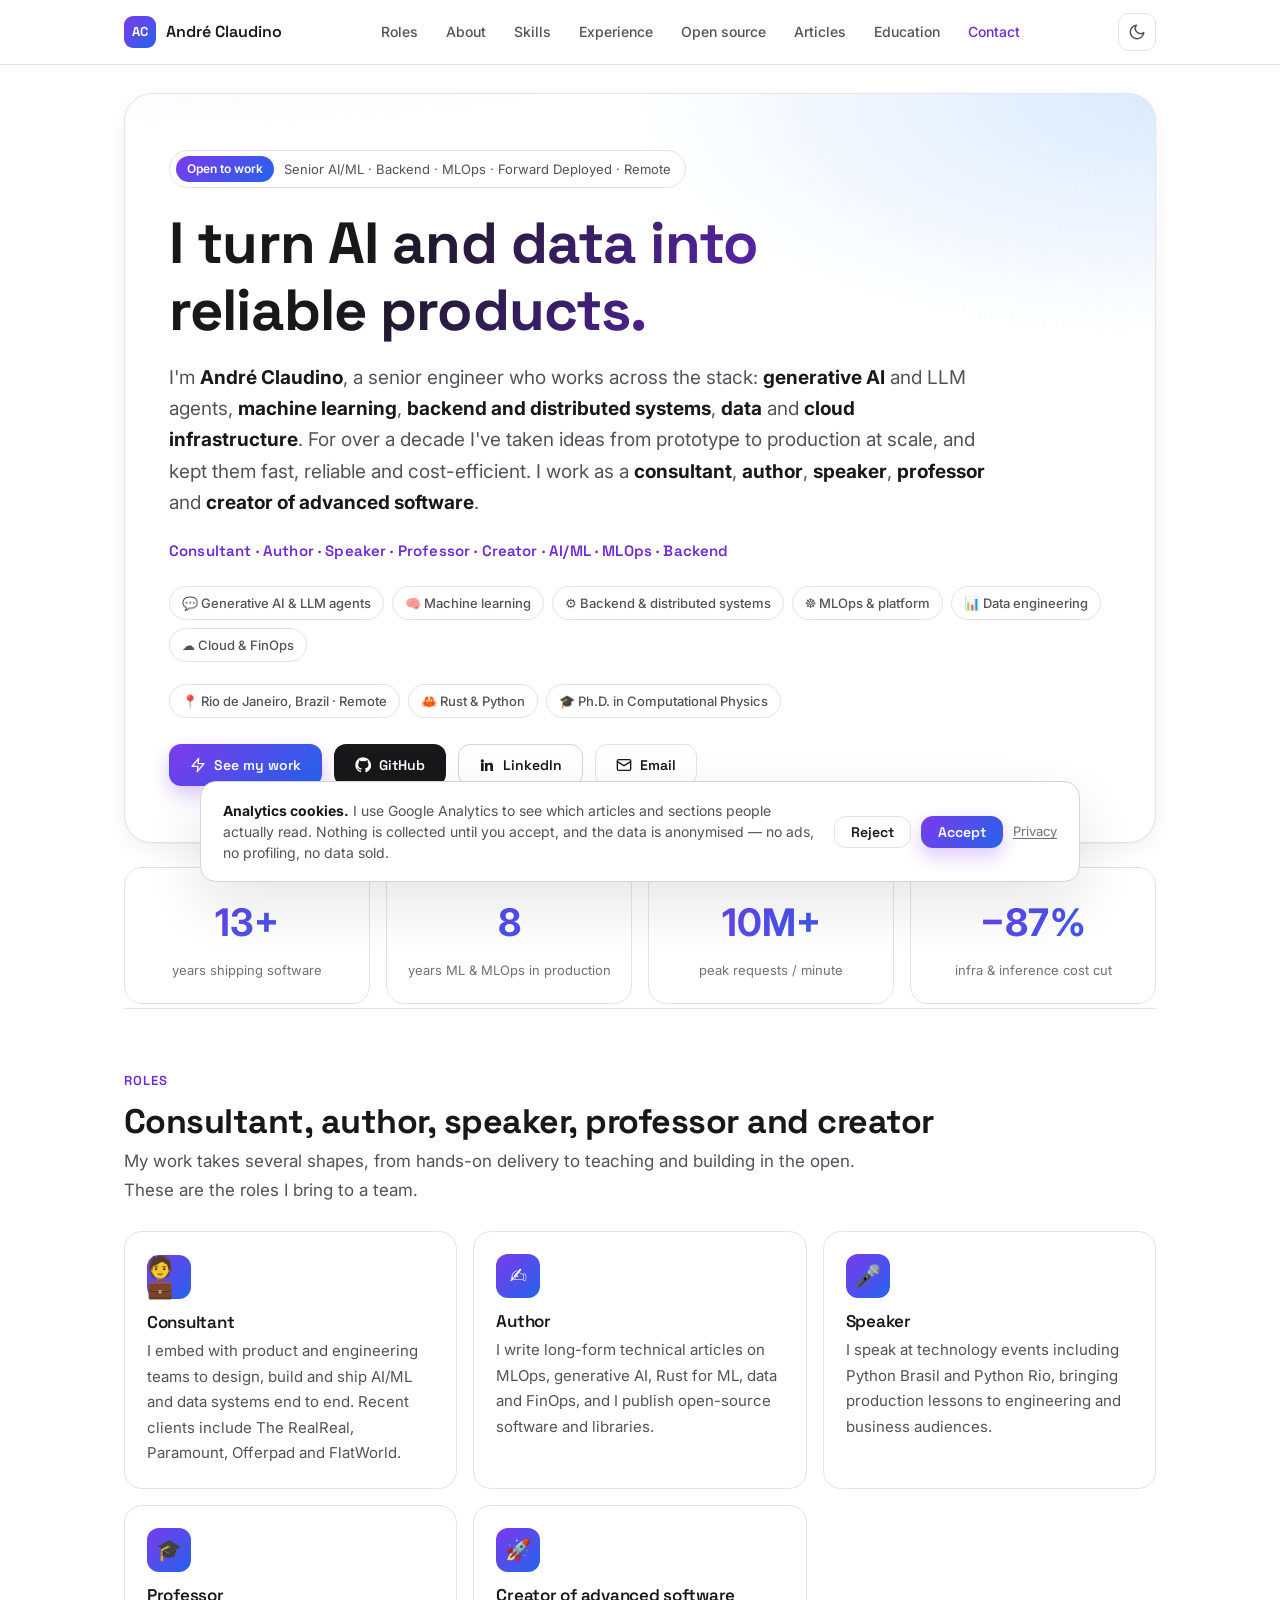
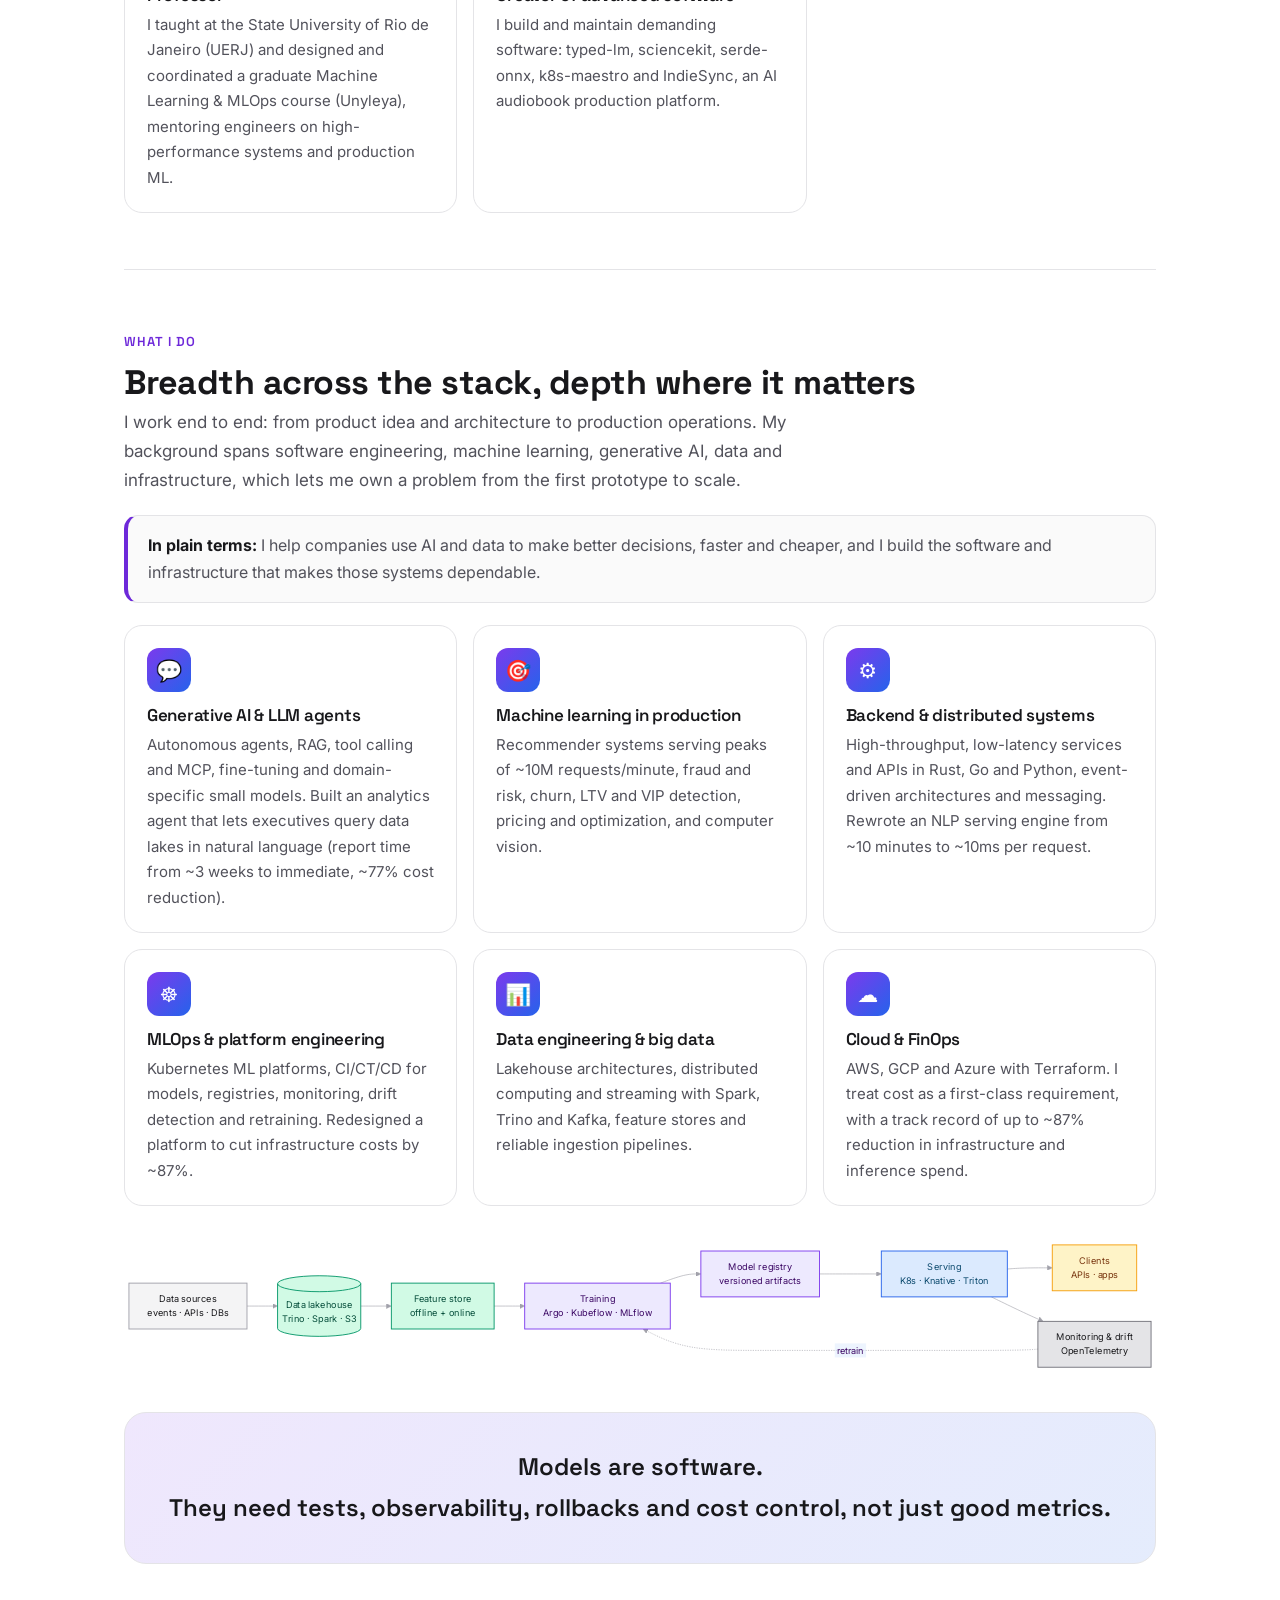
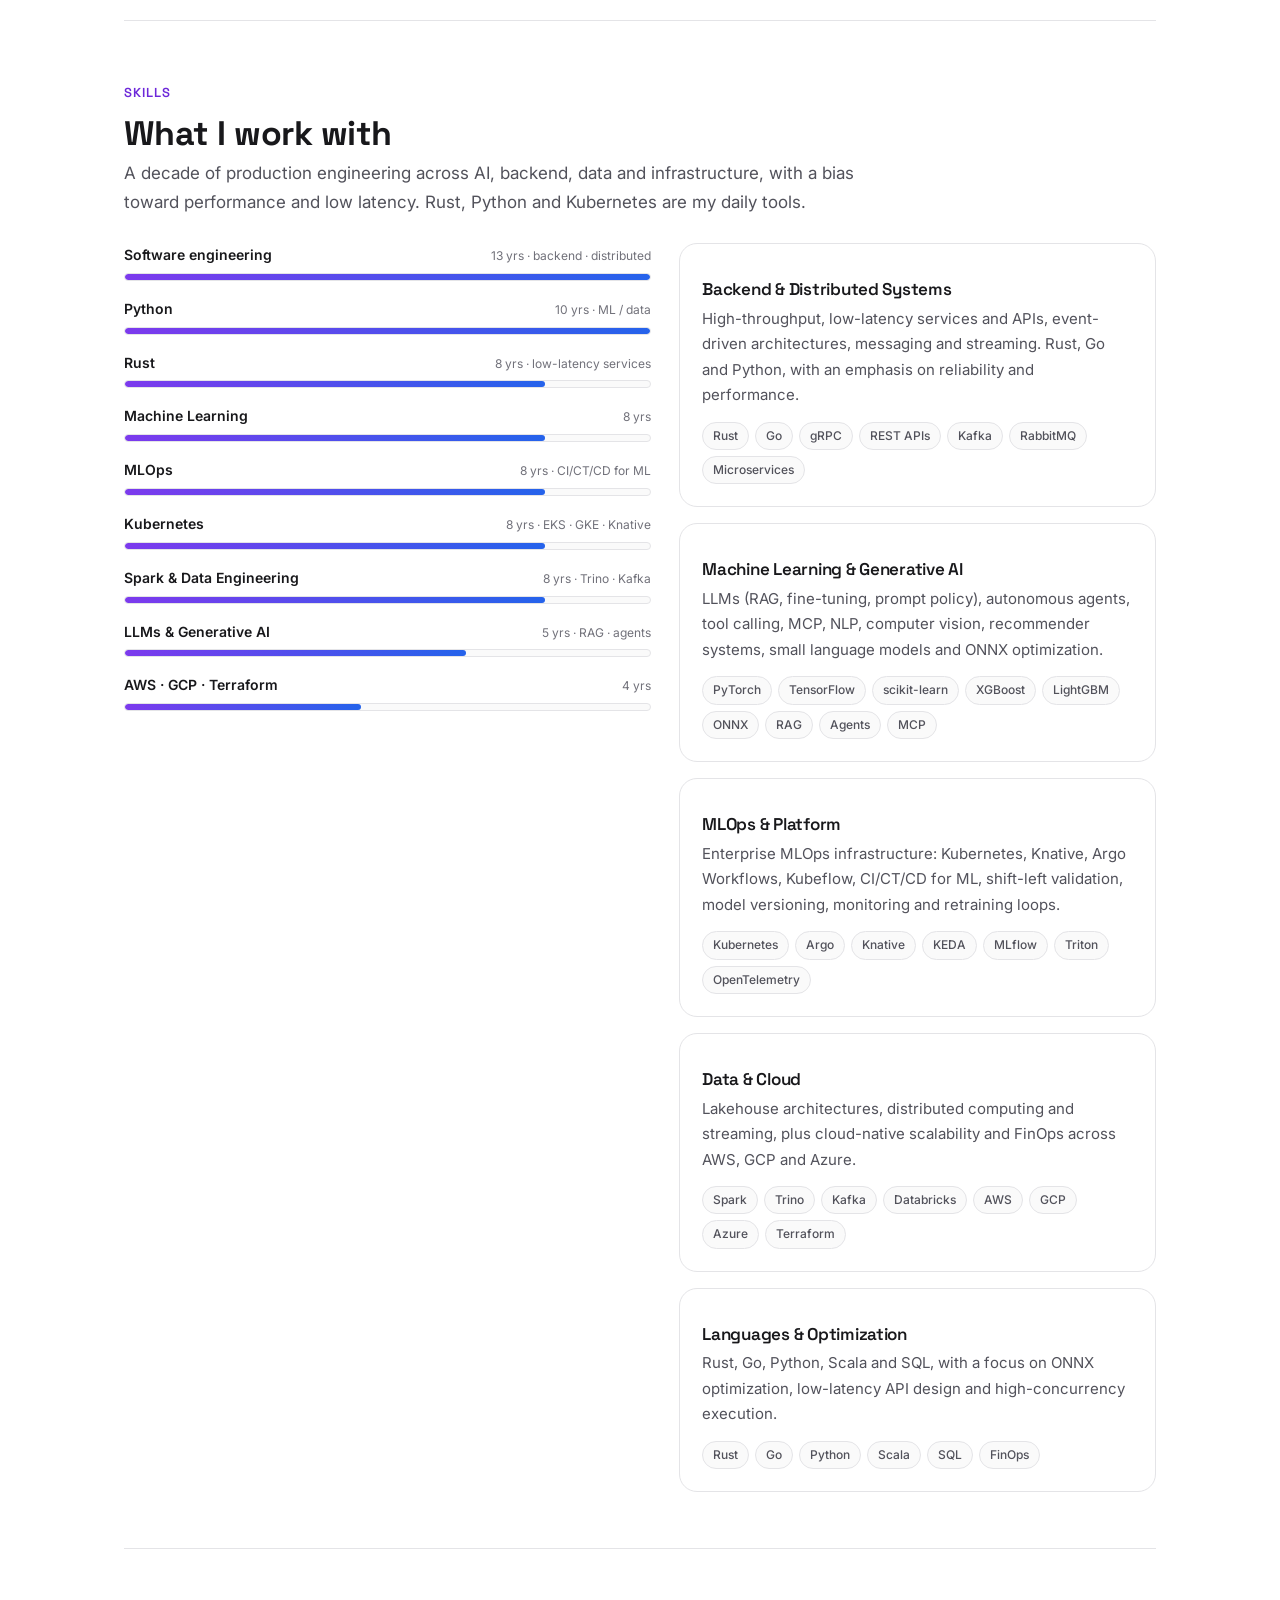
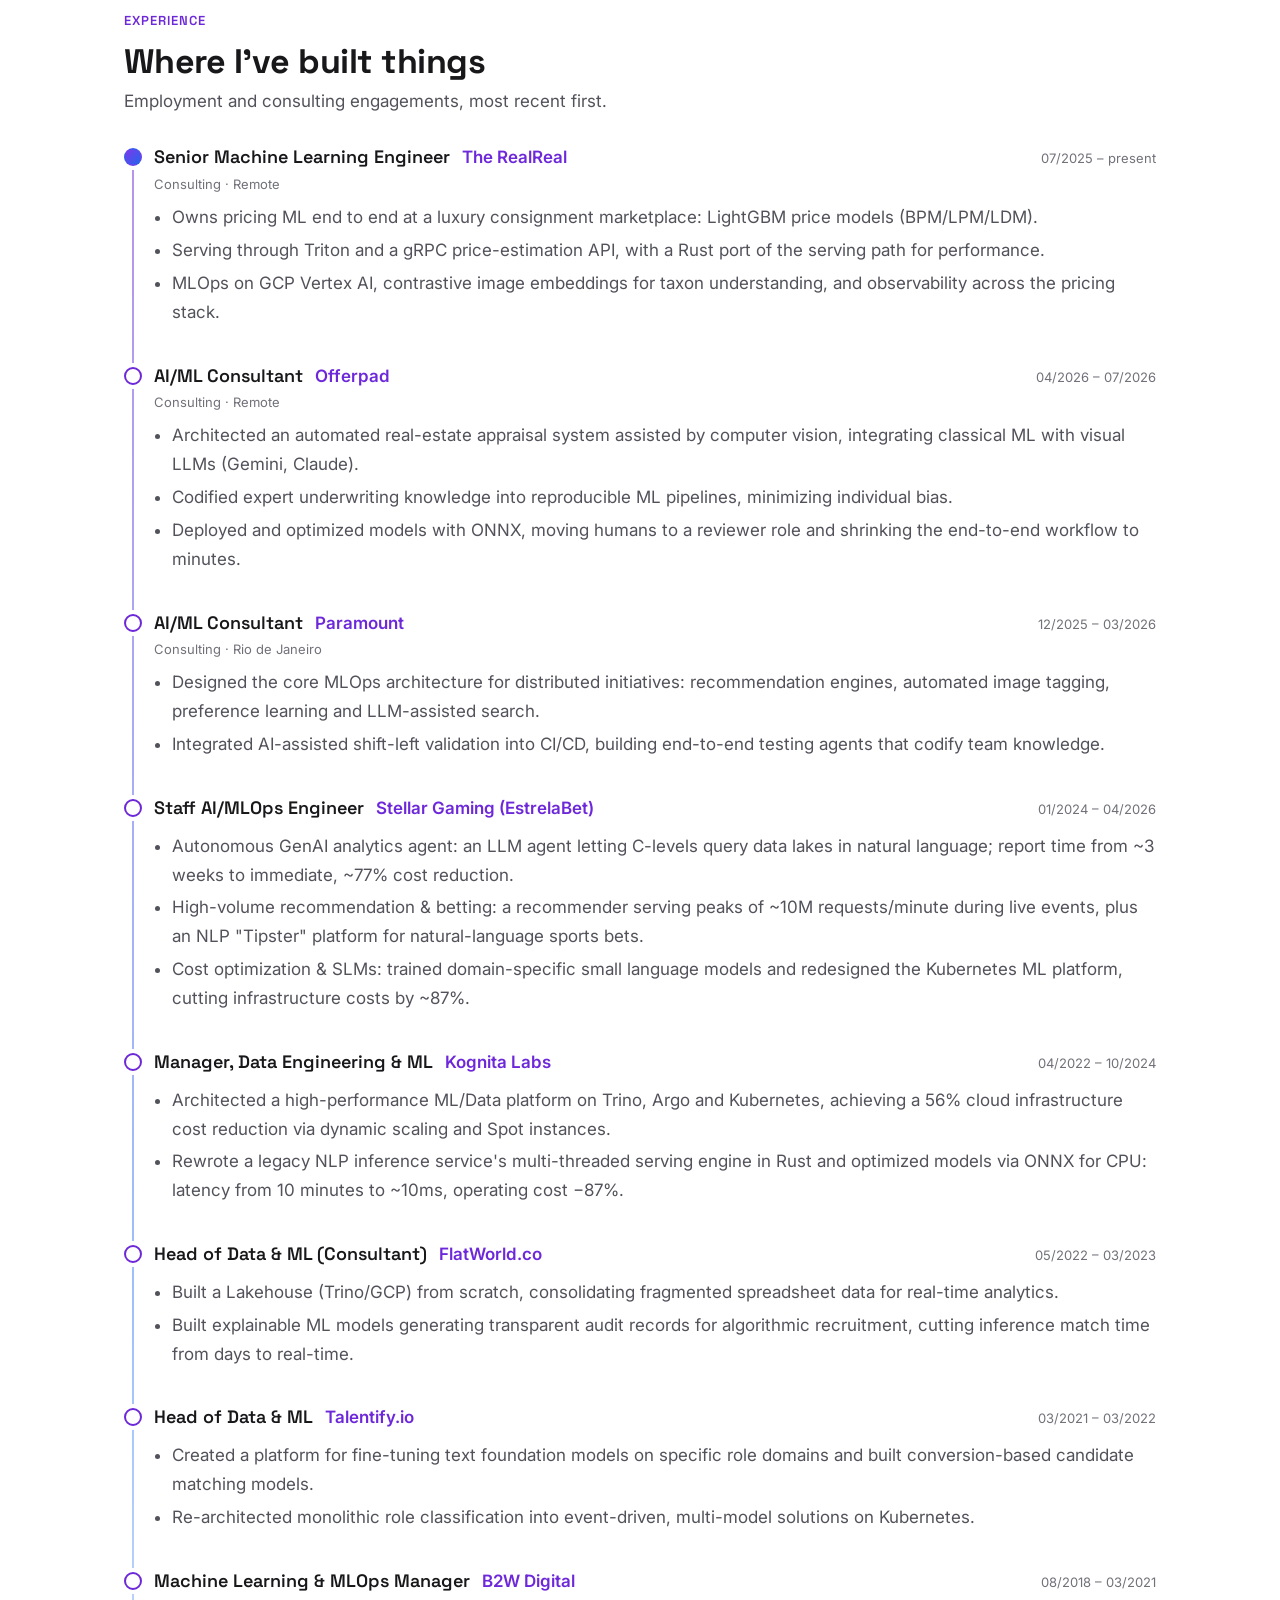
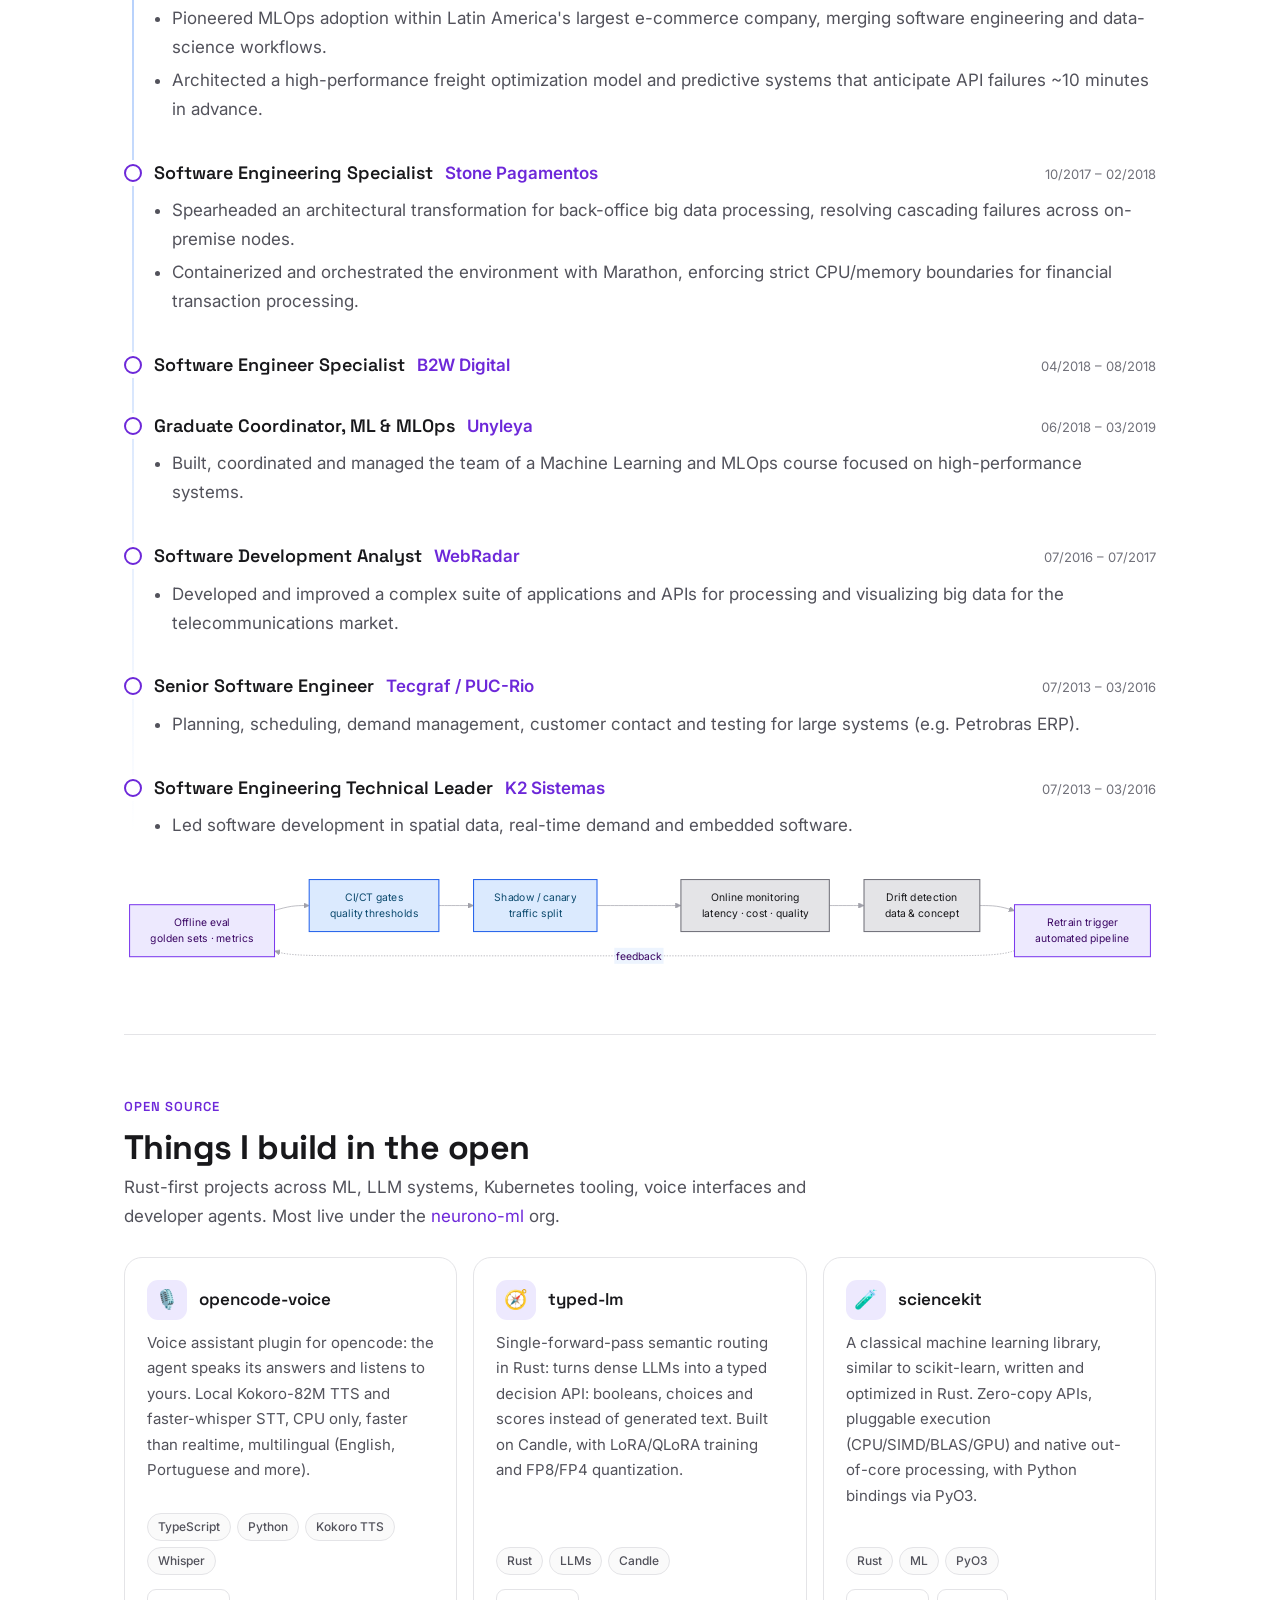
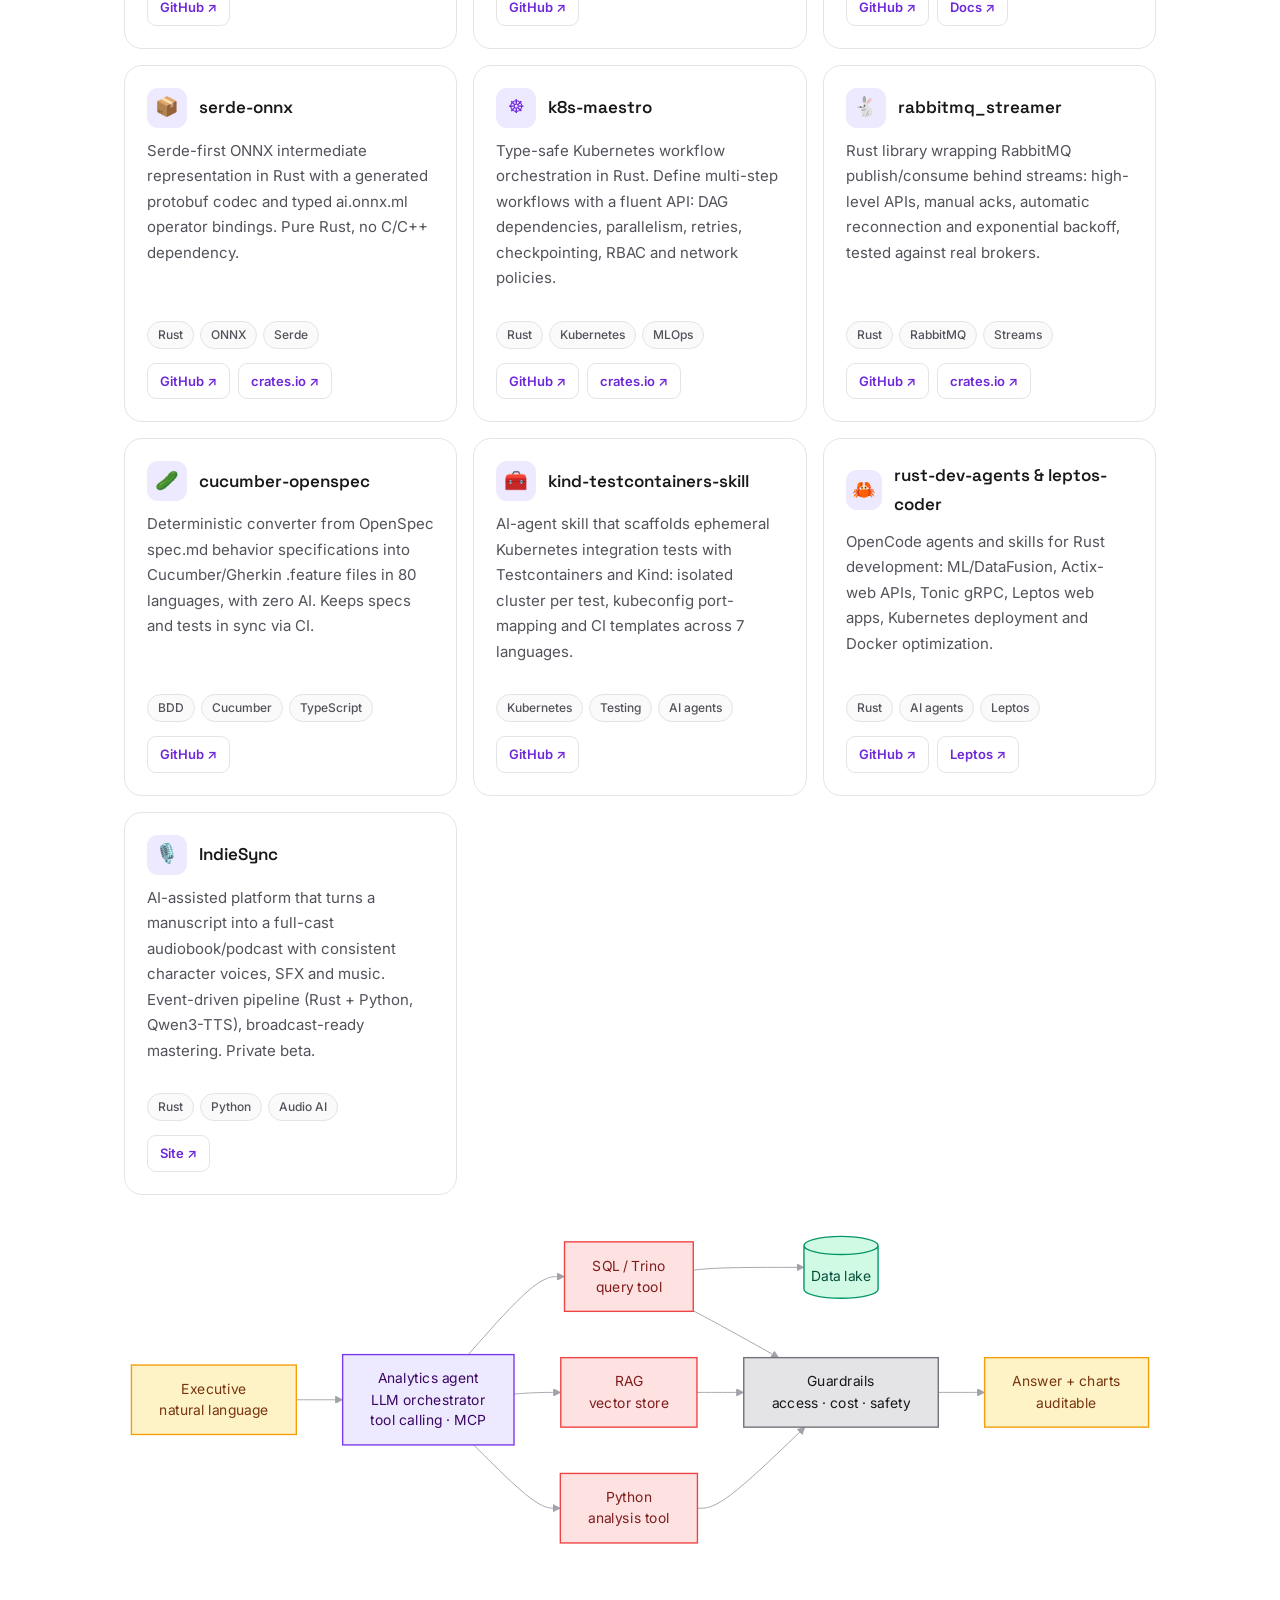
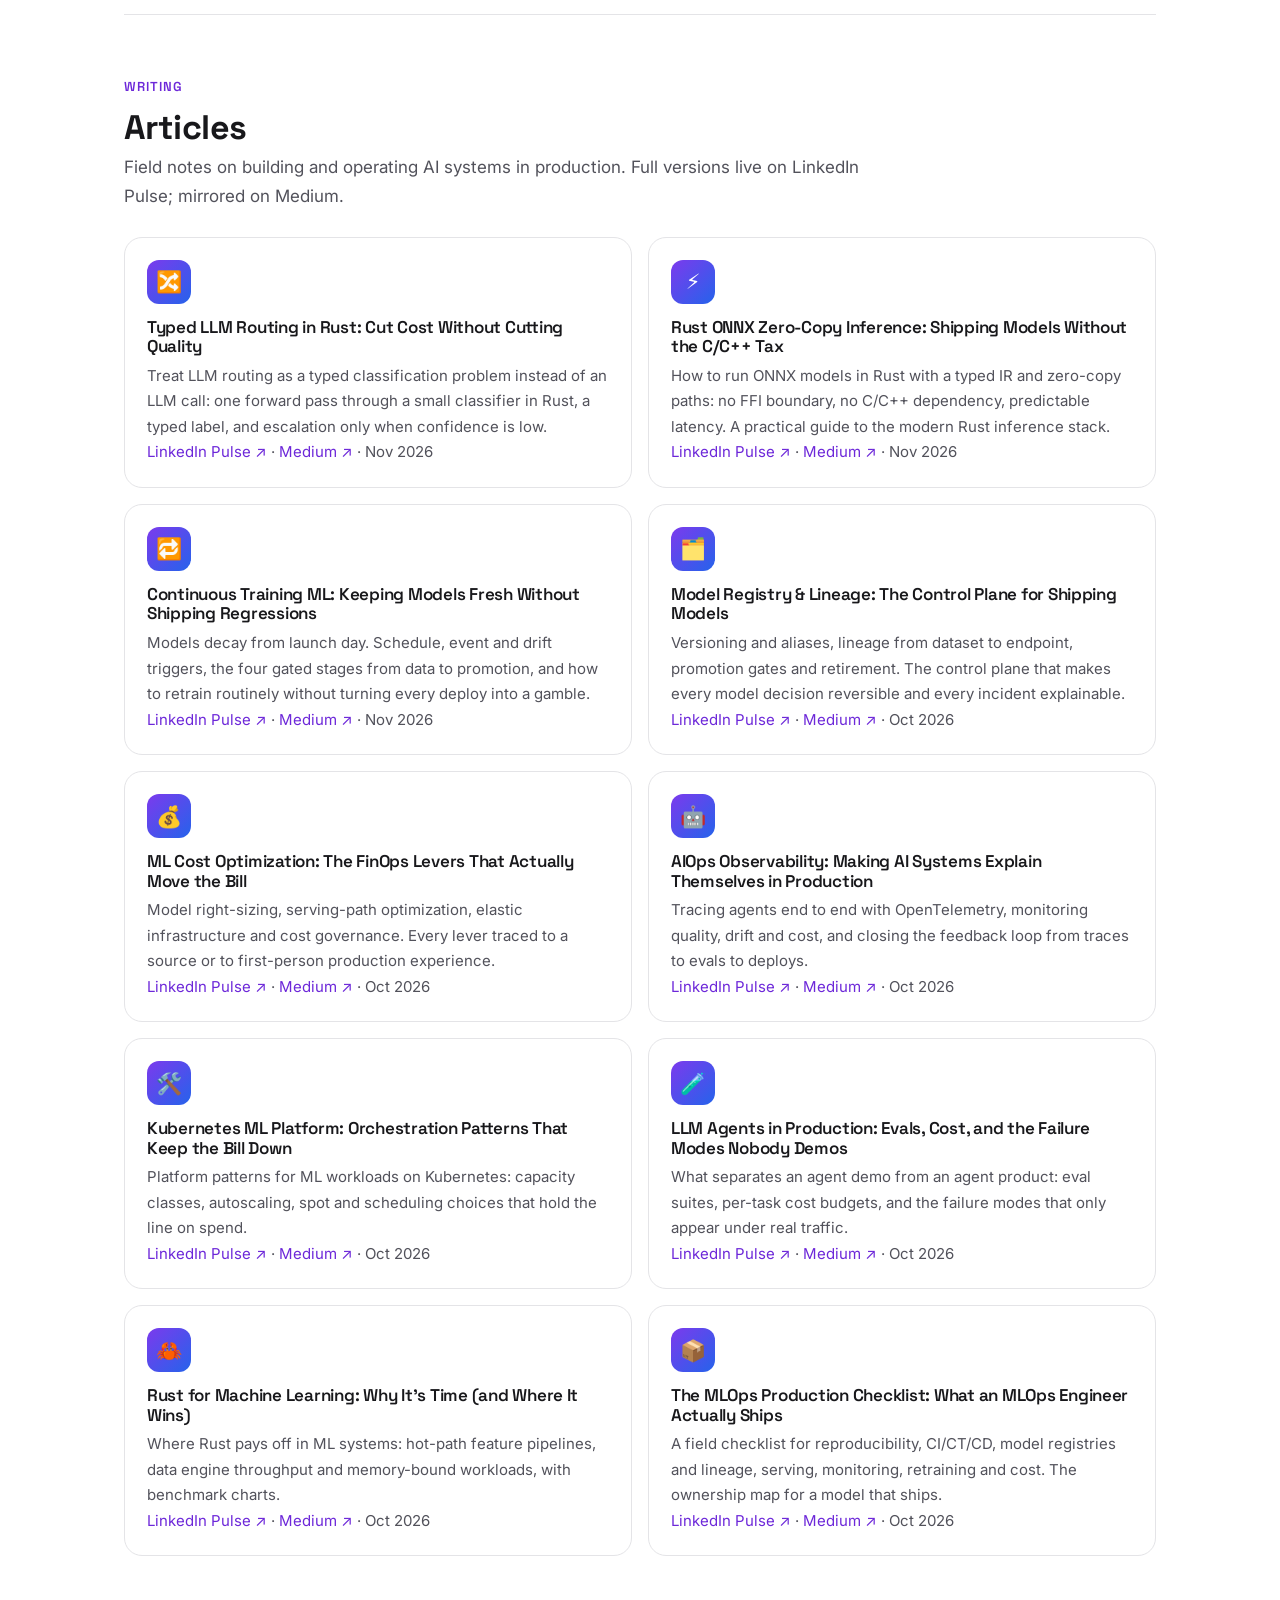
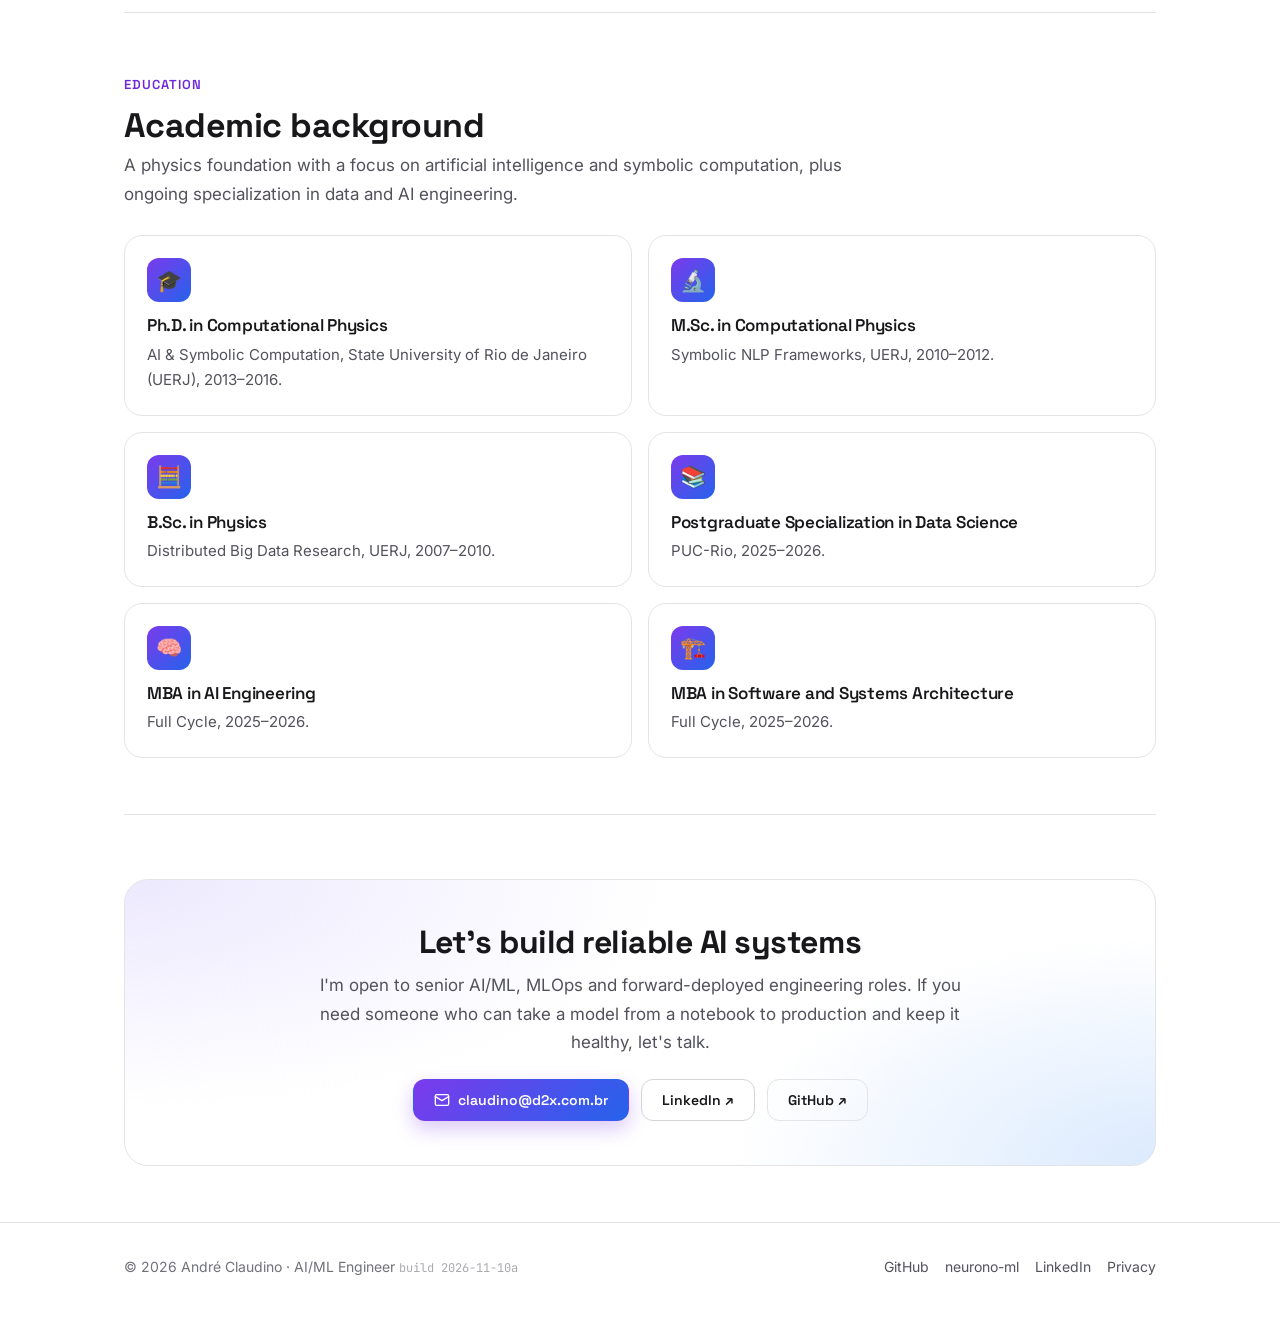
==== index.html @ b2ed4639 "content: add Typed LLM Routing in Rust article (LinkedIn + Medium)" ====
<!DOCTYPE html>
<html lang="en" data-theme="light">
<head>
  <meta charset="UTF-8" />
  <meta name="viewport" content="width=device-width, initial-scale=1" />
  <title>André Claudino · AI/ML Engineer · MLOps · Generative AI</title>
  <meta name="description" content="André Claudino, consultant, author, speaker, professor and creator of advanced software. Senior AI/ML, backend and MLOps engineer building generative AI, machine learning, data and cloud systems end to end, from prototype to production at scale. Rust · Python · Kubernetes. Ph.D. in Computational Physics." />
  <link rel="canonical" href="https://andreclaudino.com/" />
  <link rel="alternate" hreflang="en" href="https://andreclaudino.com/" />
  <link rel="alternate" hreflang="x-default" href="https://andreclaudino.com/" />
  <link rel="sitemap" type="application/xml" title="Sitemap" href="/sitemap.xml" />
  <meta name="author" content="André Claudino" />
  <meta name="google-site-verification" content="292mduwAueVsBA1PfSaZYf0FO817oGxtYTHn1RV4Vu8" />
  <meta name="robots" content="index, follow, max-image-preview:large, max-snippet:-1, max-video-preview:-1" />
  <meta name="googlebot" content="index, follow, max-image-preview:large, max-snippet:-1" />
  <meta name="theme-color" content="#ffffff" media="(prefers-color-scheme: light)" />
  <meta name="theme-color" content="#0b0b0f" media="(prefers-color-scheme: dark)" />

  <!-- Open Graph / Twitter -->
  <meta property="og:type" content="profile" />
  <meta property="og:site_name" content="André Claudino" />
  <meta property="og:locale" content="en_US" />
  <meta property="og:title" content="André Claudino · AI/ML Engineer · MLOps · Generative AI" />
  <meta property="og:description" content="Consultant, author, speaker, professor and creator of advanced software. Senior AI/ML, backend and MLOps engineer building generative AI, machine learning, data and cloud systems end to end. Rust · Python · Kubernetes." />
  <meta property="og:url" content="https://andreclaudino.com/" />
  <meta property="og:image" content="https://andreclaudino.com/assets/og-image.png" />
  <meta property="og:image:type" content="image/png" />
  <meta property="og:image:width" content="1200" />
  <meta property="og:image:height" content="630" />
  <meta property="og:image:alt" content="André Claudino — AI/ML, backend and MLOps engineer: I turn AI and data into reliable products." />
  <meta property="profile:first_name" content="André" />
  <meta property="profile:last_name" content="Claudino" />
  <meta property="profile:username" content="andreclaudino" />
  <meta name="twitter:card" content="summary_large_image" />
  <meta name="twitter:title" content="André Claudino · AI/ML Engineer · MLOps · Generative AI" />
  <meta name="twitter:description" content="Machine learning systems end to end, from the model to the product. Rust · Python · Kubernetes." />
  <meta name="twitter:image" content="https://andreclaudino.com/assets/og-image.png" />
  <meta name="twitter:image:alt" content="André Claudino — AI/ML, backend and MLOps engineer." />

  <link rel="icon" type="image/svg+xml" href="assets/favicon.svg" />
  <link rel="apple-touch-icon" sizes="180x180" href="assets/apple-touch-icon.png" />
  <link rel="manifest" href="/site.webmanifest" />

  <link rel="preconnect" href="https://fonts.googleapis.com" />
  <link rel="preconnect" href="https://fonts.gstatic.com" crossorigin />
  <link rel="dns-prefetch" href="https://www.googletagmanager.com" />
  <link rel="dns-prefetch" href="https://www.google-analytics.com" />
  <link href="https://fonts.googleapis.com/css2?family=Inter:wght@400;500;600;700&family=Space+Grotesk:wght@500;600;700&family=JetBrains+Mono:wght@400;500&display=swap" rel="stylesheet" />
  <style>
/* ==========================================================================
   André Claudino — profile page
   Design system inspired by the typed-lm (mdBook) skin: purple/blue gradients,
   Space Grotesk + Inter, hero, animated stats, cards, Mermaid, scroll reveal,
   light/dark themes.
   ========================================================================== */

/* ---------- Tokens (light) ---------- */
:root {
  --brand-primary: #6d28d9;
  --brand-primary-hover: #5b21b6;
  --brand-primary-light: #ede9fe;
  --brand-accent: #3b82f6;
  --brand-accent-hover: #2563eb;
  --brand-accent-light: #dbeafe;
  --brand-success: #10b981;
  --brand-success-light: #d1fae5;
  --brand-warning: #f59e0b;
  --brand-warning-light: #fef3c7;
  --brand-danger: #ef4444;
  --brand-danger-light: #fee2e2;
  --grad-from: #7c3aed;
  --grad-to: #2563eb;

  --font-body: Inter, system-ui, -apple-system, sans-serif;
  --font-display: "Space Grotesk", Inter, sans-serif;
  --font-mono: "JetBrains Mono", ui-monospace, SFMono-Regular, Menlo, monospace;

  --bg: #ffffff;
  --bg-soft: #fafafa;
  --bg-elevated: #ffffff;
  --fg: #18181b;
  --fg-muted: #52525b;
  --fg-subtle: #71717a;
  --border: #e4e4e7;
  --border-strong: #d4d4d8;
  --shadow: 0 1px 2px rgba(24, 24, 27, 0.04), 0 8px 24px rgba(24, 24, 27, 0.05);
  --shadow-lg: 0 24px 60px rgba(24, 24, 27, 0.10);
  --topbar-bg: rgba(255, 255, 255, 0.82);
  --links: #6d28d9;
  --content-max: 1080px;
}

/* ---------- Tokens (dark) ---------- */
html[data-theme="dark"] {
  --brand-primary-light: #2e1a4d;
  --brand-accent-light: #14263f;
  --brand-success-light: #0f2e26;
  --brand-warning-light: #33260d;
  --brand-danger-light: #3a1417;

  --bg: #0b0b0f;
  --bg-soft: #101015;
  --bg-elevated: #151519;
  --fg: #f4f4f5;
  --fg-muted: #c7c7d1;
  --fg-subtle: #a1a1aa;
  --border: #2a2a33;
  --border-strong: #3f3f46;
  --shadow: 0 1px 2px rgba(0, 0, 0, 0.5), 0 12px 32px rgba(0, 0, 0, 0.45);
  --shadow-lg: 0 28px 70px rgba(0, 0, 0, 0.55);
  --topbar-bg: rgba(11, 11, 15, 0.78);
  --links: #c4b5fd;
}

/* ---------- Base ---------- */
*,
*::before,
*::after {
  box-sizing: border-box;
}

html {
  scroll-behavior: smooth;
  scroll-padding-top: 84px;
  -webkit-text-size-adjust: 100%;
}

body {
  margin: 0;
  font-family: var(--font-body);
  font-size: 17px;
  line-height: 1.7;
  color: var(--fg);
  background: var(--bg);
  -webkit-font-smoothing: antialiased;
  text-rendering: optimizeLegibility;
}

@media (prefers-reduced-motion: reduce) {
  html {
    scroll-behavior: auto;
  }
}

h1,
h2,
h3,
h4,
h5,
h6,
.brand-name,
.sk-hero__title,
.sk-card__title,
.sk-stat__value {
  font-family: var(--font-display);
  letter-spacing: -0.015em;
  line-height: 1.15;
  color: var(--fg);
}

h2 {
  font-size: clamp(24px, 3.2vw, 34px);
  margin: 0 0 6px;
}

h3 {
  font-size: 20px;
  margin: 0 0 6px;
}

p {
  margin: 0 0 16px;
}

a {
  color: var(--links);
  text-decoration: none;
}

a:hover {
  text-decoration: underline;
}

code {
  font-family: var(--font-mono);
  font-size: 0.88em;
  background: var(--brand-primary-light);
  color: var(--brand-primary);
  border-radius: 6px;
  padding: 2px 6px;
}

img {
  max-width: 100%;
  height: auto;
}

::selection {
  background: var(--brand-primary);
  color: #fff;
}

/* ---------- Layout ---------- */
.container {
  width: 100%;
  max-width: var(--content-max);
  margin: 0 auto;
  padding: 0 24px;
}

.section {
  padding: 56px 0;
  border-top: 1px solid var(--border);
}

.section:first-of-type {
  border-top: 0;
}

.section__eyebrow {
  display: inline-block;
  font-family: var(--font-display);
  font-size: 13px;
  font-weight: 600;
  letter-spacing: 0.08em;
  text-transform: uppercase;
  color: var(--brand-primary);
  margin-bottom: 10px;
}

.section__lead {
  max-width: 760px;
  color: var(--fg-muted);
  font-size: 17px;
}

/* ---------- Top bar ---------- */
.topbar {
  position: sticky;
  top: 0;
  z-index: 100;
  backdrop-filter: saturate(180%) blur(12px);
  -webkit-backdrop-filter: saturate(180%) blur(12px);
  background: var(--topbar-bg);
  border-bottom: 1px solid var(--border);
}

.topbar__inner {
  display: flex;
  align-items: center;
  justify-content: space-between;
  gap: 16px;
  height: 64px;
}

.brand {
  display: inline-flex;
  align-items: center;
  gap: 10px;
  color: var(--fg);
  font-weight: 600;
}

.brand:hover {
  text-decoration: none;
}

.brand__mark {
  display: inline-flex;
  align-items: center;
  justify-content: center;
  width: 32px;
  height: 32px;
  border-radius: 9px;
  font-family: var(--font-display);
  font-weight: 700;
  font-size: 13px;
  color: #fff;
  background-image: linear-gradient(135deg, var(--grad-from), var(--grad-to));
}

.brand__name {
  font-family: var(--font-display);
  font-size: 16px;
  font-weight: 600;
}

.nav {
  display: flex;
  align-items: center;
  gap: 4px;
}

.nav__link {
  color: var(--fg-muted);
  font-size: 14px;
  font-weight: 500;
  padding: 8px 12px;
  border-radius: 9px;
  transition: background 0.15s ease, color 0.15s ease;
}

.nav__link:hover {
  text-decoration: none;
  color: var(--fg);
  background: var(--bg-soft);
}

.nav__link.is-active {
  color: var(--brand-primary);
}

.topbar__actions {
  display: flex;
  align-items: center;
  gap: 8px;
}

.icon-btn {
  display: inline-flex;
  align-items: center;
  justify-content: center;
  width: 38px;
  height: 38px;
  border-radius: 10px;
  border: 1px solid var(--border);
  background: var(--bg-elevated);
  color: var(--fg-muted);
  cursor: pointer;
  transition: all 0.15s ease;
}

.icon-btn:hover {
  color: var(--fg);
  border-color: var(--border-strong);
}

.icon-btn svg {
  width: 18px;
  height: 18px;
}

.nav-toggle {
  display: none;
}

/* ---------- Hero ---------- */
.hero {
  position: relative;
  margin: 28px 0 8px;
  padding: 56px 44px;
  border-radius: 28px;
  border: 1px solid var(--border);
  overflow: hidden;
  background:
    radial-gradient(1200px 420px at 8% -30%, var(--brand-primary-light), transparent 62%),
    radial-gradient(900px 420px at 100% 0%, var(--brand-accent-light), transparent 58%),
    var(--bg-elevated);
  box-shadow: var(--shadow);
}

.hero__announce {
  display: inline-flex;
  align-items: center;
  gap: 10px;
  font-size: 13px;
  color: var(--fg-muted);
  border: 1px solid var(--border);
  background: var(--bg);
  border-radius: 999px;
  padding: 5px 14px 5px 6px;
  margin-bottom: 22px;
}

.hero__tag {
  background-image: linear-gradient(135deg, var(--grad-from), var(--grad-to));
  color: #fff;
  border-radius: 999px;
  padding: 3px 11px;
  font-weight: 600;
  font-size: 12px;
}

.hero__title {
  font-size: clamp(32px, 5.2vw, 58px);
  margin: 0 0 18px;
  max-width: 18ch;
  background-image: linear-gradient(120deg, var(--fg) 30%, var(--brand-primary) 100%);
  -webkit-background-clip: text;
  background-clip: text;
  -webkit-text-fill-color: transparent;
}

html[data-theme="dark"] .hero__title {
  background-image: linear-gradient(120deg, #fff 20%, #c4b5fd 100%);
  -webkit-background-clip: text;
  background-clip: text;
  -webkit-text-fill-color: transparent;
}

.hero__subtitle {
  font-size: clamp(16px, 1.6vw, 19px);
  line-height: 1.65;
  color: var(--fg-muted);
  max-width: 68ch;
}

.hero__subtitle strong {
  color: var(--fg);
}

.hero__meta {
  display: flex;
  flex-wrap: wrap;
  gap: 8px;
  margin-top: 22px;
}

.hero__roles {
  margin: 20px 0 0;
  font-family: var(--font-display);
  font-size: 15px;
  font-weight: 600;
  letter-spacing: 0.01em;
  color: var(--brand-primary);
}

html[data-theme="dark"] .hero__roles {
  color: #c4b5fd;
}

.note {
  margin: 20px 0 0;
  padding: 16px 20px;
  border-radius: 14px;
  border: 1px solid var(--border);
  border-left: 4px solid var(--brand-primary);
  background: var(--bg-soft);
  color: var(--fg-muted);
  font-size: 16px;
}

.note strong {
  color: var(--fg);
}

.chip {
  display: inline-flex;
  align-items: center;
  gap: 6px;
  font-size: 13px;
  font-weight: 500;
  color: var(--fg-muted);
  background: var(--bg);
  border: 1px solid var(--border);
  border-radius: 999px;
  padding: 5px 12px;
}

/* ---------- Buttons ---------- */
.btn-row {
  display: flex;
  flex-wrap: wrap;
  gap: 12px;
  margin-top: 26px;
}

.btn {
  display: inline-flex;
  align-items: center;
  gap: 8px;
  font-family: var(--font-display);
  font-size: 14px;
  font-weight: 600;
  line-height: 1;
  padding: 12px 20px;
  border-radius: 12px;
  border: 1px solid transparent;
  cursor: pointer;
  transition: transform 0.15s ease, background 0.15s ease, border-color 0.15s ease;
}

.btn:hover {
  text-decoration: none;
  transform: translateY(-1px);
}

.btn svg {
  width: 16px;
  height: 16px;
}

.btn--primary {
  background-image: linear-gradient(135deg, var(--grad-from), var(--grad-to));
  color: #fff;
  box-shadow: 0 8px 20px rgba(124, 58, 237, 0.28);
}

.btn--secondary {
  background: var(--bg);
  color: var(--fg);
  border-color: var(--border-strong);
}

.btn--ghost {
  background: transparent;
  color: var(--fg);
  border-color: var(--border);
}

.btn--dark {
  background: #18181b;
  color: #fff;
}

html[data-theme="dark"] .btn--dark {
  background: #f4f4f5;
  color: #18181b;
}

/* ---------- Stats ---------- */
.stats {
  display: grid;
  grid-template-columns: repeat(4, 1fr);
  gap: 16px;
  margin: 24px 0 4px;
}

.stat {
  border: 1px solid var(--border);
  border-radius: 18px;
  padding: 22px 18px;
  background: var(--bg-elevated);
  text-align: center;
  transition: transform 0.2s ease, border-color 0.2s ease, box-shadow 0.2s ease;
}

.stat:hover {
  transform: translateY(-3px);
  border-color: var(--border-strong);
  box-shadow: var(--shadow);
}

.stat__value {
  font-size: clamp(28px, 3.4vw, 38px);
  font-weight: 700;
  background-image: linear-gradient(135deg, var(--grad-from), var(--grad-to));
  -webkit-background-clip: text;
  background-clip: text;
  -webkit-text-fill-color: transparent;
}

.stat__label {
  display: block;
  margin-top: 4px;
  font-size: 13px;
  color: var(--fg-subtle);
}

/* ---------- Grids ---------- */
.grid {
  display: grid;
  gap: 16px;
}

.grid--2 {
  grid-template-columns: repeat(2, 1fr);
}

.grid--3 {
  grid-template-columns: repeat(3, 1fr);
}

.grid--4 {
  grid-template-columns: repeat(4, 1fr);
}

/* ---------- Cards ---------- */
.card {
  border: 1px solid var(--border);
  border-radius: 18px;
  padding: 22px;
  background: var(--bg-elevated);
  transition: transform 0.2s ease, border-color 0.2s ease, box-shadow 0.2s ease;
}

.card:hover {
  transform: translateY(-3px);
  border-color: var(--border-strong);
  box-shadow: var(--shadow);
}

.card__icon {
  display: inline-flex;
  align-items: center;
  justify-content: center;
  width: 44px;
  height: 44px;
  border-radius: 12px;
  font-size: 21px;
  line-height: 1;
  background-image: linear-gradient(135deg, var(--grad-from), var(--grad-to));
  color: #fff;
}

.card__title {
  font-size: 17px;
  font-weight: 600;
  margin: 14px 0 6px;
}

.card p {
  margin: 0;
  color: var(--fg-muted);
  font-size: 15px;
}

/* ---------- Highlight cards (metrics) ---------- */
.metric-card {
  border: 1px solid var(--border);
  border-radius: 18px;
  padding: 22px;
  background: var(--bg-elevated);
}

.metric-card__value {
  font-family: var(--font-display);
  font-size: 30px;
  font-weight: 700;
  color: var(--brand-primary);
  line-height: 1;
}

html[data-theme="dark"] .metric-card__value {
  color: #c4b5fd;
}

.metric-card__label {
  font-size: 14px;
  color: var(--fg-muted);
  margin-top: 8px;
}

/* ---------- Tags / chips ---------- */
.tags {
  display: flex;
  flex-wrap: wrap;
  gap: 6px;
  margin-top: 14px;
}

.tag {
  font-size: 12px;
  font-weight: 500;
  color: var(--fg-muted);
  background: var(--bg-soft);
  border: 1px solid var(--border);
  border-radius: 999px;
  padding: 3px 10px;
}

html[data-theme="dark"] .tag {
  background: #1c1c22;
}

/* ---------- Skill bars ---------- */
.skills-layout {
  display: grid;
  grid-template-columns: 1.05fr 0.95fr;
  gap: 28px;
  align-items: start;
}

.skillbar {
  margin-bottom: 16px;
}

.skillbar__head {
  display: flex;
  justify-content: space-between;
  align-items: baseline;
  font-size: 14px;
  margin-bottom: 6px;
}

.skillbar__name {
  font-weight: 600;
}

.skillbar__years {
  color: var(--fg-subtle);
  font-size: 12px;
}

.skillbar__track {
  height: 8px;
  border-radius: 999px;
  background: var(--bg-soft);
  border: 1px solid var(--border);
  overflow: hidden;
}

html[data-theme="dark"] .skillbar__track {
  background: #1c1c22;
}

.skillbar__fill {
  height: 100%;
  width: 0;
  border-radius: 999px;
  background-image: linear-gradient(90deg, var(--grad-from), var(--grad-to));
  transition: width 1s cubic-bezier(0.22, 1, 0.36, 1);
}

.skills-side .card + .card {
  margin-top: 16px;
}

/* ---------- Diagrams (borderless: part of the page, not an embedded frame) ---------- */
.diagram {
  margin: 26px 0 0;
  padding: 8px 0;
  border: 0;
  background: transparent;
  overflow: hidden;
}

.diagram .mermaid {
  display: flex;
  justify-content: center;
  align-items: center;
  min-height: 40px;
  min-width: 0;
  overflow: hidden;
}

.diagram pre.mermaid {
  margin: 0;
  white-space: pre-wrap;
  word-break: break-word;
  color: var(--fg-subtle);
  font-size: 13px;
}

.diagram svg {
  max-width: 100% !important;
  height: auto !important;
}

/* ---------- Timeline ---------- */
.timeline {
  position: relative;
  margin-top: 8px;
  padding-left: 30px;
}

.timeline::before {
  content: "";
  position: absolute;
  left: 8px;
  top: 6px;
  bottom: 6px;
  width: 2px;
  background: linear-gradient(180deg, var(--brand-primary), var(--brand-accent), transparent);
  opacity: 0.5;
}

.timeline__item {
  position: relative;
  padding: 0 0 30px;
}

.timeline__item:last-child {
  padding-bottom: 0;
}

.timeline__item::before {
  content: "";
  position: absolute;
  left: -30px;
  top: 6px;
  width: 18px;
  height: 18px;
  border-radius: 50%;
  background: var(--bg);
  border: 2px solid var(--brand-primary);
  box-shadow: 0 0 0 4px var(--bg);
}

.timeline__item--current::before {
  background-image: linear-gradient(135deg, var(--grad-from), var(--grad-to));
  border-color: transparent;
}

.timeline__head {
  display: flex;
  flex-wrap: wrap;
  align-items: baseline;
  gap: 8px 12px;
}

.timeline__role {
  font-family: var(--font-display);
  font-size: 18px;
  font-weight: 600;
}

.timeline__company {
  color: var(--brand-primary);
  font-weight: 600;
}

html[data-theme="dark"] .timeline__company {
  color: #c4b5fd;
}

.timeline__period {
  margin-left: auto;
  font-size: 13px;
  color: var(--fg-subtle);
  white-space: nowrap;
}

.timeline__place {
  font-size: 13px;
  color: var(--fg-subtle);
}

.timeline__body {
  margin-top: 8px;
}

.timeline__body ul {
  margin: 0;
  padding-left: 18px;
}

.timeline__body li {
  color: var(--fg-muted);
  margin-bottom: 4px;
}

/* ---------- Project cards ---------- */
.project {
  display: flex;
  flex-direction: column;
  border: 1px solid var(--border);
  border-radius: 18px;
  padding: 22px;
  background: var(--bg-elevated);
  transition: transform 0.2s ease, border-color 0.2s ease, box-shadow 0.2s ease;
}

.project:hover {
  transform: translateY(-3px);
  border-color: var(--border-strong);
  box-shadow: var(--shadow);
}

.project__top {
  display: flex;
  align-items: center;
  gap: 12px;
  margin-bottom: 10px;
}

.project__icon {
  display: inline-flex;
  align-items: center;
  justify-content: center;
  width: 40px;
  height: 40px;
  border-radius: 11px;
  font-size: 19px;
  background: var(--brand-primary-light);
  color: var(--brand-primary);
}

html[data-theme="dark"] .project__icon {
  color: #c4b5fd;
}

.project__name {
  font-family: var(--font-display);
  font-size: 17px;
  font-weight: 600;
}

.project__desc {
  color: var(--fg-muted);
  font-size: 15px;
  flex: 1;
}

.project__links {
  display: flex;
  flex-wrap: wrap;
  gap: 8px;
  margin-top: 14px;
}

.project__link {
  display: inline-flex;
  align-items: center;
  gap: 6px;
  font-size: 13px;
  font-weight: 600;
  color: var(--brand-primary);
  border: 1px solid var(--border);
  border-radius: 9px;
  padding: 6px 12px;
  transition: all 0.15s ease;
}

html[data-theme="dark"] .project__link {
  color: #c4b5fd;
}

.project__link:hover {
  text-decoration: none;
  border-color: var(--brand-primary);
  background: var(--brand-primary-light);
}

.project__link svg {
  width: 14px;
  height: 14px;
}

/* ---------- Statement / CTA ---------- */
.statement {
  margin: 32px 0 0;
  padding: 34px;
  border-radius: 22px;
  text-align: center;
  border: 1px solid var(--border);
  background-image: linear-gradient(135deg, rgba(124, 58, 237, 0.12), rgba(37, 99, 235, 0.12));
}

.statement__text {
  font-family: var(--font-display);
  font-size: clamp(18px, 2.4vw, 24px);
  font-weight: 600;
  margin: 0;
}

.cta {
  margin-top: 8px;
  padding: 44px;
  border-radius: 24px;
  border: 1px solid var(--border);
  background:
    radial-gradient(900px 380px at 0% 0%, var(--brand-primary-light), transparent 60%),
    radial-gradient(700px 380px at 100% 100%, var(--brand-accent-light), transparent 60%),
    var(--bg-elevated);
  text-align: center;
}

.cta__title {
  font-size: clamp(24px, 3vw, 32px);
  margin: 0 0 10px;
}

.cta p {
  color: var(--fg-muted);
  max-width: 60ch;
  margin: 0 auto 22px;
}

.cta .btn-row {
  justify-content: center;
  margin-top: 0;
}

/* ---------- Footer ---------- */
.footer {
  border-top: 1px solid var(--border);
  padding: 32px 0;
  color: var(--fg-subtle);
  font-size: 14px;
}

.footer__inner {
  display: flex;
  flex-wrap: wrap;
  align-items: center;
  justify-content: space-between;
  gap: 12px;
}

.footer__links {
  display: flex;
  gap: 16px;
}

.footer a {
  color: var(--fg-muted);
}

.footer__build {
  opacity: 0.6;
  font-family: var(--font-mono);
  font-size: 12px;
}

/* ---------- Scroll reveal ---------- */
.reveal {
  opacity: 0;
  transform: translateY(18px);
  transition: opacity 0.4s ease-out, transform 0.4s ease-out;
}

.reveal.is-visible {
  opacity: 1;
  transform: translateY(0);
}

@media (prefers-reduced-motion: reduce) {
  .reveal {
    opacity: 1;
    transform: none;
    transition: none;
  }
}

/* ---------- Responsive ---------- */
@media (max-width: 900px) {
  .grid--4 {
    grid-template-columns: repeat(2, 1fr);
  }
  .grid--3 {
    grid-template-columns: repeat(2, 1fr);
  }
  .skills-layout {
    grid-template-columns: 1fr;
  }
}

@media (max-width: 880px) {
  .nav {
    display: none;
    position: absolute;
    top: 64px;
    left: 0;
    right: 0;
    flex-direction: column;
    align-items: stretch;
    gap: 2px;
    padding: 12px 18px 18px;
    background: var(--bg-elevated);
    border-bottom: 1px solid var(--border);
    box-shadow: var(--shadow);
  }
  .nav.is-open {
    display: flex;
  }
  .nav-toggle {
    display: inline-flex;
  }
}

@media (max-width: 720px) {
  body {
    font-size: 16px;
  }
  .container {
    padding: 0 18px;
  }
  .hero {
    padding: 40px 24px;
    border-radius: 22px;
  }
  .stats {
    grid-template-columns: repeat(2, 1fr);
  }
  .grid--2,
  .grid--3,
  .grid--4 {
    grid-template-columns: 1fr;
  }
  .timeline__period {
    margin-left: 0;
  }
  .cta {
    padding: 32px 22px;
  }
}

@media (max-width: 420px) {
  .stats {
    grid-template-columns: 1fr;
  }
}

/* ---------- Cookie consent banner ---------- */
.consent {
  position: fixed;
  left: 50%;
  bottom: 18px;
  transform: translateX(-50%) translateY(0);
  width: min(880px, calc(100% - 32px));
  z-index: 120;
  display: flex;
  flex-wrap: wrap;
  align-items: center;
  gap: 14px 20px;
  padding: 18px 22px;
  background: var(--bg-elevated);
  border: 1px solid var(--border-strong);
  border-radius: 16px;
  box-shadow: var(--shadow-lg);
  font-size: 14px;
  color: var(--fg-muted);
  transition: opacity 0.25s ease, transform 0.25s ease;
}

.consent[hidden] {
  display: none;
}

.consent.is-hiding {
  opacity: 0;
  transform: translateX(-50%) translateY(12px);
}

.consent__text {
  flex: 1 1 340px;
  margin: 0;
  line-height: 1.5;
}

.consent__text strong {
  color: var(--fg);
}

.consent__actions {
  display: flex;
  align-items: center;
  gap: 10px;
  margin-left: auto;
}

.consent__link {
  font-size: 13px;
  color: var(--fg-subtle);
  text-decoration: underline;
  text-underline-offset: 2px;
}

.btn--sm {
  padding: 8px 16px;
  font-size: 14px;
}

@media (max-width: 640px) {
  .consent__actions {
    margin-left: 0;
    width: 100%;
  }
}

/* ---------- Print ---------- */
@media print {
  .topbar,
  .btn-row,
  .consent,
  .footer__links {
    display: none;
  }
  .reveal {
    opacity: 1;
    transform: none;
  }
  body {
    font-size: 12pt;
  }
}

  </style>

  <script>
    /* Set theme before first paint to avoid a flash. */
    (function () {
      try {
        var t = localStorage.getItem("ac-theme");
        if (t !== "light" && t !== "dark") {
          t = window.matchMedia("(prefers-color-scheme: dark)").matches ? "dark" : "light";
        }
        document.documentElement.setAttribute("data-theme", t);
      } catch (e) {}
    })();
  </script>

  <!-- =================== Analytics (Google Analytics 4) ===================
       Consent Mode v2: everything is denied until the visitor opts in through
       the cookie banner. No cookie is written and no hit is sent before that.
       Replace GA4_ID in one place to point at another property. -->
  <script>
    (function () {
      window.GA4_ID = "G-N0STBT71P9";

      window.dataLayer = window.dataLayer || [];
      window.gtag = function () { window.dataLayer.push(arguments); };

      var stored = null;
      try { stored = localStorage.getItem("ac-consent"); } catch (e) {}
      var granted = stored === "granted";

      gtag("consent", "default", {
        ad_storage: "denied",
        ad_user_data: "denied",
        ad_personalization: "denied",
        analytics_storage: "denied",
        functionality_storage: "granted",
        security_storage: "granted",
        wait_for_update: 500
      });
      gtag("set", "ads_data_redaction", true);
      gtag("set", "url_passthrough", true);

      if (granted) {
        gtag("consent", "update", {
          ad_storage: "granted",
          ad_user_data: "granted",
          ad_personalization: "granted",
          analytics_storage: "granted"
        });
      }

      gtag("js", new Date());
      gtag("config", window.GA4_ID, { anonymize_ip: true, send_page_view: true });

      /* Injects gtag.js only after consent, so a rejecting visitor downloads nothing. */
      window.loadAnalytics = function () {
        if (window.__gaLoaded || !window.GA4_ID || window.GA4_ID.indexOf("X") !== -1) return;
        window.__gaLoaded = true;
        var s = document.createElement("script");
        s.async = true;
        s.src = "https://www.googletagmanager.com/gtag/js?id=" + encodeURIComponent(window.GA4_ID);
        document.head.appendChild(s);
      };
      if (granted) window.loadAnalytics();
    })();
  </script>
  <noscript>
    <img src="https://www.googletagmanager.com/ns.html?id=G-N0STBT71P9" height="1" width="1" style="display:none" alt="" />
  </noscript>

  <!-- ================= Structured data (schema.org) ================= -->
  <script type="application/ld+json">
  {
    "@context": "https://schema.org",
    "@graph": [
      {
        "@type": "Person",
        "@id": "https://andreclaudino.com/#person",
        "name": "André Claudino",
        "givenName": "André",
        "familyName": "Claudino",
        "url": "https://andreclaudino.com/",
        "mainEntityOfPage": { "@id": "https://andreclaudino.com/#profilepage" },
        "image": "https://andreclaudino.com/assets/og-image.png",
        "description": "Senior AI/ML, backend and MLOps engineer building generative AI, machine learning, data and cloud systems end to end, from prototype to production at scale.",
        "jobTitle": "AI/ML Engineer",
        "email": "claudino@d2x.com.br",
        "worksFor": { "@type": "Organization", "name": "D2X" },
        "address": {
          "@type": "PostalAddress",
          "addressLocality": "Rio de Janeiro",
          "addressCountry": "BR"
        },
        "knowsLanguage": ["pt-BR", "en"],
        "alumniOf": [
          { "@type": "CollegeOrUniversity", "name": "State University of Rio de Janeiro (UERJ)" },
          { "@type": "CollegeOrUniversity", "name": "PUC-Rio" }
        ],
        "hasCredential": {
          "@type": "EducationalOccupationalCredential",
          "credentialCategory": "degree",
          "name": "Ph.D. in Computational Physics"
        },
        "knowsAbout": [
          "Machine Learning", "MLOps", "Generative AI", "Large Language Models",
          "AI agents", "Recommender Systems", "Retrieval-Augmented Generation",
          "Kubernetes", "Rust", "Python", "Data Engineering", "Observability", "FinOps"
        ],
        "sameAs": [
          "https://github.com/andreclaudino",
          "https://github.com/neurono-ml",
          "https://www.linkedin.com/in/andreclaudino",
          "https://medium.com/@andrelgcclaudino"
        ]
      },
      {
        "@type": "WebSite",
        "@id": "https://andreclaudino.com/#website",
        "url": "https://andreclaudino.com/",
        "name": "André Claudino",
        "description": "André Claudino — AI/ML, backend and MLOps engineer. Articles, open source and experience.",
        "inLanguage": "en",
        "publisher": { "@id": "https://andreclaudino.com/#person" }
      },
      {
        "@type": "ProfilePage",
        "@id": "https://andreclaudino.com/#profilepage",
        "url": "https://andreclaudino.com/",
        "name": "André Claudino · AI/ML Engineer · MLOps · Generative AI",
        "isPartOf": { "@id": "https://andreclaudino.com/#website" },
        "mainEntity": { "@id": "https://andreclaudino.com/#person" },
        "inLanguage": "en",
        "primaryImageOfPage": { "@type": "ImageObject", "url": "https://andreclaudino.com/assets/og-image.png" }
      },
      {
        "@type": "ItemList",
        "@id": "https://andreclaudino.com/#articles",
        "name": "Articles by André Claudino",
        "itemListOrder": "https://schema.org/ItemListOrderDescending",
        "numberOfItems": 7,
        "itemListElement": [
          {
            "@type": "ListItem", "position": 1,
            "item": {
              "@type": "BlogPosting",
              "headline": "Model Registry & Lineage: The Control Plane for Shipping Models",
              "datePublished": "2026-10",
              "inLanguage": "en",
              "author": { "@id": "https://andreclaudino.com/#person" },
              "url": "https://www.linkedin.com/pulse/model-registry-lineage-control-plane-shipping-models-andr%C3%A9-claudino-liwef/",
              "sameAs": "https://medium.com/@andrelgcclaudino/model-registry-lineage-the-control-plane-for-shipping-models-4fe692e5a862"
            }
          },
          {
            "@type": "ListItem", "position": 2,
            "item": {
              "@type": "BlogPosting",
              "headline": "ML Cost Optimization: The FinOps Levers That Actually Move the Bill",
              "datePublished": "2026-10",
              "inLanguage": "en",
              "author": { "@id": "https://andreclaudino.com/#person" },
              "url": "https://www.linkedin.com/pulse/ml-cost-optimization-finops-levers-actually-move-bill-andr%C3%A9-claudino-vvfdf/"
            }
          },
          {
            "@type": "ListItem", "position": 3,
            "item": {
              "@type": "BlogPosting",
              "headline": "AIOps Observability: Making AI Systems Explain Themselves in Production",
              "datePublished": "2026-10",
              "inLanguage": "en",
              "author": { "@id": "https://andreclaudino.com/#person" },
              "url": "https://www.linkedin.com/pulse/aiops-observability-making-ai-systems-explain-andr%C3%A9-claudino-injif/"
            }
          },
          {
            "@type": "ListItem", "position": 4,
            "item": {
              "@type": "BlogPosting",
              "headline": "Kubernetes ML Platform: Orchestration Patterns That Keep the Bill Down",
              "datePublished": "2026-10",
              "inLanguage": "en",
              "author": { "@id": "https://andreclaudino.com/#person" },
              "url": "https://www.linkedin.com/pulse/kubernetes-ml-platform-orchestration-patterns-keep-bill-claudino-1er3c/"
            }
          },
          {
            "@type": "ListItem", "position": 5,
            "item": {
              "@type": "BlogPosting",
              "headline": "LLM Agents in Production: Evals, Cost, and the Failure Modes Nobody Demos",
              "datePublished": "2026-10",
              "inLanguage": "en",
              "author": { "@id": "https://andreclaudino.com/#person" },
              "url": "https://www.linkedin.com/pulse/llm-agents-production-evals-cost-failure-modes-nobody-andr%C3%A9-claudino-l5xvf/"
            }
          },
          {
            "@type": "ListItem", "position": 6,
            "item": {
              "@type": "BlogPosting",
              "headline": "Rust for Machine Learning: Why It's Time (and Where It Wins)",
              "datePublished": "2026-10",
              "inLanguage": "en",
              "author": { "@id": "https://andreclaudino.com/#person" },
              "url": "https://www.linkedin.com/pulse/rust-machine-learning-why-its-time-where-wins-andr%C3%A9-claudino-swbxf/"
            }
          },
          {
            "@type": "ListItem", "position": 7,
            "item": {
              "@type": "BlogPosting",
              "headline": "The MLOps Production Checklist: What an MLOps Engineer Actually Ships",
              "datePublished": "2026-10",
              "inLanguage": "en",
              "author": { "@id": "https://andreclaudino.com/#person" },
              "url": "https://www.linkedin.com/pulse/mlops-production-checklist-what-engineer-actually-ships-claudino-6htaf/"
            }
          }
        ]
      }
    ]
  }
  </script>
</head>

<body>
  <header class="topbar">
    <div class="container topbar__inner">
      <a class="brand" href="#top" aria-label="André Claudino, home">
        <span class="brand__mark">AC</span>
        <span class="brand__name">André Claudino</span>
      </a>

      <nav class="nav" id="nav" aria-label="Primary">
        <a class="nav__link" href="#roles">Roles</a>
        <a class="nav__link" href="#about">About</a>
        <a class="nav__link" href="#skills">Skills</a>
        <a class="nav__link" href="#experience">Experience</a>
        <a class="nav__link" href="#projects">Open source</a>
        <a class="nav__link" href="#articles">Articles</a>
        <a class="nav__link" href="#education">Education</a>
        <a class="nav__link" href="#contact">Contact</a>
      </nav>

      <div class="topbar__actions">
        <button class="icon-btn nav-toggle" id="nav-toggle" type="button" aria-label="Toggle menu" aria-expanded="false" aria-controls="nav">
          <svg viewBox="0 0 24 24" fill="none" stroke="currentColor" stroke-width="2" stroke-linecap="round"><path d="M4 6h16M4 12h16M4 18h16"/></svg>
        </button>
        <button class="icon-btn" id="theme-toggle" type="button" aria-label="Switch theme" title="Switch theme">
          <svg viewBox="0 0 24 24" fill="none" stroke="currentColor" stroke-width="2" stroke-linecap="round" stroke-linejoin="round"><path d="M21 12.79A9 9 0 1 1 11.21 3 7 7 0 0 0 21 12.79z"/></svg>
        </button>
      </div>
    </div>
  </header>

  <main class="container" id="top">

    <!-- ================= HERO ================= -->
    <section class="hero reveal" aria-labelledby="hero-title">
      <span class="hero__announce">
        <span class="hero__tag">Open to work</span>
        Senior AI/ML · Backend · MLOps · Forward Deployed · Remote
      </span>
      <h1 class="hero__title" id="hero-title">I turn AI and data into reliable products.</h1>
      <p class="hero__subtitle">
        I'm <strong>André Claudino</strong>, a senior engineer who works across the stack:
        <strong>generative AI</strong> and LLM agents, <strong>machine learning</strong>,
        <strong>backend and distributed systems</strong>, <strong>data</strong> and
        <strong>cloud infrastructure</strong>. For over a decade I've taken ideas from
        prototype to production at scale, and kept them fast, reliable and cost-efficient.
        I work as a <strong>consultant</strong>, <strong>author</strong>,
        <strong>speaker</strong>, <strong>professor</strong> and
        <strong>creator of advanced software</strong>.
      </p>

      <p class="hero__roles">Consultant · Author · Speaker · Professor · Creator · AI/ML · MLOps · Backend</p>

      <div class="hero__meta">
        <span class="chip">💬 Generative AI &amp; LLM agents</span>
        <span class="chip">🧠 Machine learning</span>
        <span class="chip">⚙️ Backend &amp; distributed systems</span>
        <span class="chip">☸️ MLOps &amp; platform</span>
        <span class="chip">📊 Data engineering</span>
        <span class="chip">☁️ Cloud &amp; FinOps</span>
      </div>
      <div class="hero__meta">
        <span class="chip">📍 Rio de Janeiro, Brazil · Remote</span>
        <span class="chip">🦀 Rust &amp; Python</span>
        <span class="chip">🎓 Ph.D. in Computational Physics</span>
      </div>

      <div class="btn-row">
        <a class="btn btn--primary" href="#projects">
          <svg viewBox="0 0 24 24" fill="none" stroke="currentColor" stroke-width="2" stroke-linecap="round" stroke-linejoin="round"><path d="M13 2 3 14h9l-1 8 10-12h-9l1-8z"/></svg>
          See my work
        </a>
        <a class="btn btn--dark" href="https://github.com/andreclaudino" target="_blank" rel="noopener">
          <svg viewBox="0 0 24 24" fill="currentColor"><path d="M12 .5C5.7.5.5 5.7.5 12c0 5.1 3.3 9.4 7.9 10.9.6.1.8-.2.8-.6v-2c-3.2.7-3.9-1.5-3.9-1.5-.5-1.3-1.3-1.7-1.3-1.7-1.1-.7.1-.7.1-.7 1.2.1 1.8 1.2 1.8 1.2 1 1.8 2.8 1.3 3.5 1 .1-.8.4-1.3.7-1.6-2.6-.3-5.3-1.3-5.3-5.7 0-1.3.5-2.3 1.2-3.1-.1-.3-.5-1.5.1-3.1 0 0 1-.3 3.3 1.2a11.5 11.5 0 0 1 6 0C17.9 4.6 18.9 5 18.9 5c.6 1.6.2 2.8.1 3.1.8.8 1.2 1.8 1.2 3.1 0 4.4-2.7 5.4-5.3 5.7.4.4.8 1.1.8 2.2v3.3c0 .3.2.7.8.6 4.6-1.5 7.9-5.8 7.9-10.9C23.5 5.7 18.3.5 12 .5z"/></svg>
          GitHub
        </a>
        <a class="btn btn--secondary" href="https://www.linkedin.com/in/andreclaudino" target="_blank" rel="noopener">
          <svg viewBox="0 0 24 24" fill="currentColor"><path d="M4.98 3.5a2.5 2.5 0 1 1 0 5 2.5 2.5 0 0 1 0-5zM3 9h4v12H3V9zm6 0h3.8v1.7h.05c.53-1 1.83-2.05 3.77-2.05C20.4 8.65 21 11 21 14.1V21h-4v-6.1c0-1.45-.03-3.3-2-3.3-2 0-2.3 1.57-2.3 3.2V21H9V9z"/></svg>
          LinkedIn
        </a>
        <a class="btn btn--ghost" href="mailto:claudino@d2x.com.br">
          <svg viewBox="0 0 24 24" fill="none" stroke="currentColor" stroke-width="2" stroke-linecap="round" stroke-linejoin="round"><rect x="2" y="4" width="20" height="16" rx="2"/><path d="m2 7 10 6 10-6"/></svg>
          Email
        </a>
      </div>
    </section>

    <!-- ================= STATS ================= -->
    <section class="stats reveal" aria-label="Highlights">
      <div class="stat">
        <div class="stat__value js-count" data-target="13" data-suffix="+">13+</div>
        <span class="stat__label">years shipping software</span>
      </div>
      <div class="stat">
        <div class="stat__value js-count" data-target="8">8</div>
        <span class="stat__label">years ML &amp; MLOps in production</span>
      </div>
      <div class="stat">
        <div class="stat__value js-count" data-target="10" data-suffix="M+">10M+</div>
        <span class="stat__label">peak requests / minute</span>
      </div>
      <div class="stat">
        <div class="stat__value js-count" data-target="87" data-prefix="−" data-suffix="%">−87%</div>
        <span class="stat__label">infra &amp; inference cost cut</span>
      </div>
    </section>

    <!-- ================= ROLES ================= -->
    <section class="section reveal" id="roles" aria-labelledby="roles-title">
      <span class="section__eyebrow">Roles</span>
      <h2 id="roles-title">Consultant, author, speaker, professor and creator</h2>
      <p class="section__lead">
        My work takes several shapes, from hands-on delivery to teaching and building in the
        open. These are the roles I bring to a team.
      </p>

      <div class="grid grid--3" style="margin-top:26px">
        <article class="card">
          <span class="card__icon">🧑💼</span>
          <h3 class="card__title">Consultant</h3>
          <p>I embed with product and engineering teams to design, build and ship AI/ML and data systems end to end. Recent clients include The RealReal, Paramount, Offerpad and FlatWorld.</p>
        </article>
        <article class="card">
          <span class="card__icon">✍️</span>
          <h3 class="card__title">Author</h3>
          <p>I write long-form technical articles on MLOps, generative AI, Rust for ML, data and FinOps, and I publish open-source software and libraries.</p>
        </article>
        <article class="card">
          <span class="card__icon">🎤</span>
          <h3 class="card__title">Speaker</h3>
          <p>I speak at technology events including Python Brasil and Python Rio, bringing production lessons to engineering and business audiences.</p>
        </article>
        <article class="card">
          <span class="card__icon">🎓</span>
          <h3 class="card__title">Professor</h3>
          <p>I taught at the State University of Rio de Janeiro (UERJ) and designed and coordinated a graduate Machine Learning &amp; MLOps course (Unyleya), mentoring engineers on high-performance systems and production ML.</p>
        </article>
        <article class="card">
          <span class="card__icon">🚀</span>
          <h3 class="card__title">Creator of advanced software</h3>
          <p>I build and maintain demanding software: typed-lm, sciencekit, serde-onnx, k8s-maestro and IndieSync, an AI audiobook production platform.</p>
        </article>
      </div>
    </section>

    <!-- ================= ABOUT ================= -->
    <section class="section reveal" id="about" aria-labelledby="about-title">
      <span class="section__eyebrow">What I do</span>
      <h2 id="about-title">Breadth across the stack, depth where it matters</h2>
      <p class="section__lead">
        I work end to end: from product idea and architecture to production operations.
        My background spans software engineering, machine learning, generative AI, data and
        infrastructure, which lets me own a problem from the first prototype to scale.
      </p>

      <div class="note">
        <strong>In plain terms:</strong> I help companies use AI and data to make better
        decisions, faster and cheaper, and I build the software and infrastructure that makes
        those systems dependable.
      </div>

      <div class="grid grid--3" style="margin-top:22px">
        <article class="card">
          <span class="card__icon">💬</span>
          <h3 class="card__title">Generative AI &amp; LLM agents</h3>
          <p>Autonomous agents, RAG, tool calling and MCP, fine-tuning and domain-specific small models. Built an analytics agent that lets executives query data lakes in natural language (report time from ~3 weeks to immediate, ~77% cost reduction).</p>
        </article>
        <article class="card">
          <span class="card__icon">🎯</span>
          <h3 class="card__title">Machine learning in production</h3>
          <p>Recommender systems serving peaks of ~10M requests/minute, fraud and risk, churn, LTV and VIP detection, pricing and optimization, and computer vision.</p>
        </article>
        <article class="card">
          <span class="card__icon">⚙️</span>
          <h3 class="card__title">Backend &amp; distributed systems</h3>
          <p>High-throughput, low-latency services and APIs in Rust, Go and Python, event-driven architectures and messaging. Rewrote an NLP serving engine from ~10 minutes to ~10ms per request.</p>
        </article>
        <article class="card">
          <span class="card__icon">☸️</span>
          <h3 class="card__title">MLOps &amp; platform engineering</h3>
          <p>Kubernetes ML platforms, CI/CT/CD for models, registries, monitoring, drift detection and retraining. Redesigned a platform to cut infrastructure costs by ~87%.</p>
        </article>
        <article class="card">
          <span class="card__icon">📊</span>
          <h3 class="card__title">Data engineering &amp; big data</h3>
          <p>Lakehouse architectures, distributed computing and streaming with Spark, Trino and Kafka, feature stores and reliable ingestion pipelines.</p>
        </article>
        <article class="card">
          <span class="card__icon">☁️</span>
          <h3 class="card__title">Cloud &amp; FinOps</h3>
          <p>AWS, GCP and Azure with Terraform. I treat cost as a first-class requirement, with a track record of up to ~87% reduction in infrastructure and inference spend.</p>
        </article>
      </div>

      <!-- Architecture diagram -->
      <div class="diagram reveal">
        <pre class="mermaid">
flowchart LR
  src["Data sources&lt;br/&gt;events · APIs · DBs"]:::neutral
  lake[("Data lakehouse&lt;br/&gt;Trino · Spark · S3")]:::data
  feat["Feature store&lt;br/&gt;offline + online"]:::data
  train["Training&lt;br/&gt;Argo · Kubeflow · MLflow"]:::ai
  reg["Model registry&lt;br/&gt;versioned artifacts"]:::ai
  serve["Serving&lt;br/&gt;K8s · Knative · Triton"]:::system
  obs["Monitoring &amp; drift&lt;br/&gt;OpenTelemetry"]:::infra
  client["Clients&lt;br/&gt;APIs · apps"]:::actor

  src --&gt; lake --&gt; feat --&gt; train --&gt; reg --&gt; serve --&gt; client
  serve --&gt; obs
  obs -. retrain .-&gt; train

  classDef actor fill:#fef3c7,stroke:#f59e0b,color:#78350f,stroke-width:1.5px
  classDef system fill:#dbeafe,stroke:#2563eb,color:#0c4a6e,stroke-width:1.5px
  classDef data fill:#d1fae5,stroke:#059669,color:#064e3b,stroke-width:1.5px
  classDef ai fill:#ede9fe,stroke:#7c3aed,color:#3b0764,stroke-width:1.5px
  classDef infra fill:#e4e4e7,stroke:#71717a,color:#18181b,stroke-width:1.5px
          classDef neutral fill:#f4f4f5,stroke:#a1a1aa,color:#18181b,stroke-width:1.5px
        </pre>
      </div>

      <div class="statement reveal">
        <p class="statement__text">Models are software.<br />They need tests, observability, rollbacks and cost control, not just good metrics.</p>
      </div>
    </section>

    <!-- ================= SKILLS ================= -->
    <section class="section reveal" id="skills" aria-labelledby="skills-title">
      <span class="section__eyebrow">Skills</span>
      <h2 id="skills-title">What I work with</h2>
      <p class="section__lead">
        A decade of production engineering across AI, backend, data and infrastructure,
        with a bias toward performance and low latency. Rust, Python and Kubernetes are
        my daily tools.
      </p>

      <div class="skills-layout" style="margin-top:26px">
        <div class="skills-bars">
          <div class="skillbar">
            <div class="skillbar__head"><span class="skillbar__name">Software engineering</span><span class="skillbar__years">13 yrs · backend · distributed</span></div>
            <div class="skillbar__track"><div class="skillbar__fill" data-value="100"></div></div>
          </div>
          <div class="skillbar">
            <div class="skillbar__head"><span class="skillbar__name">Python</span><span class="skillbar__years">10 yrs · ML / data</span></div>
            <div class="skillbar__track"><div class="skillbar__fill" data-value="100"></div></div>
          </div>
          <div class="skillbar">
            <div class="skillbar__head"><span class="skillbar__name">Rust</span><span class="skillbar__years">8 yrs · low-latency services</span></div>
            <div class="skillbar__track"><div class="skillbar__fill" data-value="80"></div></div>
          </div>
          <div class="skillbar">
            <div class="skillbar__head"><span class="skillbar__name">Machine Learning</span><span class="skillbar__years">8 yrs</span></div>
            <div class="skillbar__track"><div class="skillbar__fill" data-value="80"></div></div>
          </div>
          <div class="skillbar">
            <div class="skillbar__head"><span class="skillbar__name">MLOps</span><span class="skillbar__years">8 yrs · CI/CT/CD for ML</span></div>
            <div class="skillbar__track"><div class="skillbar__fill" data-value="80"></div></div>
          </div>
          <div class="skillbar">
            <div class="skillbar__head"><span class="skillbar__name">Kubernetes</span><span class="skillbar__years">8 yrs · EKS · GKE · Knative</span></div>
            <div class="skillbar__track"><div class="skillbar__fill" data-value="80"></div></div>
          </div>
          <div class="skillbar">
            <div class="skillbar__head"><span class="skillbar__name">Spark &amp; Data Engineering</span><span class="skillbar__years">8 yrs · Trino · Kafka</span></div>
            <div class="skillbar__track"><div class="skillbar__fill" data-value="80"></div></div>
          </div>
          <div class="skillbar">
            <div class="skillbar__head"><span class="skillbar__name">LLMs &amp; Generative AI</span><span class="skillbar__years">5 yrs · RAG · agents</span></div>
            <div class="skillbar__track"><div class="skillbar__fill" data-value="65"></div></div>
          </div>
          <div class="skillbar">
            <div class="skillbar__head"><span class="skillbar__name">AWS · GCP · Terraform</span><span class="skillbar__years">4 yrs</span></div>
            <div class="skillbar__track"><div class="skillbar__fill" data-value="45"></div></div>
          </div>
        </div>

        <div class="skills-side">
          <article class="card">
            <h3 class="card__title">Backend &amp; Distributed Systems</h3>
            <p>High-throughput, low-latency services and APIs, event-driven architectures, messaging and streaming. Rust, Go and Python, with an emphasis on reliability and performance.</p>
            <div class="tags">
              <span class="tag">Rust</span><span class="tag">Go</span><span class="tag">gRPC</span>
              <span class="tag">REST APIs</span><span class="tag">Kafka</span><span class="tag">RabbitMQ</span>
              <span class="tag">Microservices</span>
            </div>
          </article>
          <article class="card">
            <h3 class="card__title">Machine Learning &amp; Generative AI</h3>
            <p>LLMs (RAG, fine-tuning, prompt policy), autonomous agents, tool calling, MCP, NLP, computer vision, recommender systems, small language models and ONNX optimization.</p>
            <div class="tags">
              <span class="tag">PyTorch</span><span class="tag">TensorFlow</span><span class="tag">scikit-learn</span>
              <span class="tag">XGBoost</span><span class="tag">LightGBM</span><span class="tag">ONNX</span>
              <span class="tag">RAG</span><span class="tag">Agents</span><span class="tag">MCP</span>
            </div>
          </article>
          <article class="card">
            <h3 class="card__title">MLOps &amp; Platform</h3>
            <p>Enterprise MLOps infrastructure: Kubernetes, Knative, Argo Workflows, Kubeflow, CI/CT/CD for ML, shift-left validation, model versioning, monitoring and retraining loops.</p>
            <div class="tags">
              <span class="tag">Kubernetes</span><span class="tag">Argo</span><span class="tag">Knative</span>
              <span class="tag">KEDA</span><span class="tag">MLflow</span><span class="tag">Triton</span>
              <span class="tag">OpenTelemetry</span>
            </div>
          </article>
          <article class="card">
            <h3 class="card__title">Data &amp; Cloud</h3>
            <p>Lakehouse architectures, distributed computing and streaming, plus cloud-native scalability and FinOps across AWS, GCP and Azure.</p>
            <div class="tags">
              <span class="tag">Spark</span><span class="tag">Trino</span><span class="tag">Kafka</span>
              <span class="tag">Databricks</span><span class="tag">AWS</span><span class="tag">GCP</span>
              <span class="tag">Azure</span><span class="tag">Terraform</span>
            </div>
          </article>
          <article class="card">
            <h3 class="card__title">Languages &amp; Optimization</h3>
            <p>Rust, Go, Python, Scala and SQL, with a focus on ONNX optimization, low-latency API design and high-concurrency execution.</p>
            <div class="tags">
              <span class="tag">Rust</span><span class="tag">Go</span><span class="tag">Python</span>
              <span class="tag">Scala</span><span class="tag">SQL</span><span class="tag">FinOps</span>
            </div>
          </article>
        </div>
      </div>
    </section>

    <!-- ================= EXPERIENCE ================= -->
    <section class="section reveal" id="experience" aria-labelledby="experience-title">
      <span class="section__eyebrow">Experience</span>
      <h2 id="experience-title">Where I've built things</h2>
      <p class="section__lead">Employment and consulting engagements, most recent first.</p>

      <div class="timeline" style="margin-top:26px">
        <article class="timeline__item timeline__item--current">
          <div class="timeline__head">
            <span class="timeline__role">Senior Machine Learning Engineer</span>
            <span class="timeline__company">The RealReal</span>
            <span class="timeline__period">07/2025 – present</span>
          </div>
          <div class="timeline__place">Consulting · Remote</div>
          <div class="timeline__body">
            <ul>
              <li>Owns pricing ML end to end at a luxury consignment marketplace: LightGBM price models (BPM/LPM/LDM).</li>
              <li>Serving through Triton and a gRPC price-estimation API, with a Rust port of the serving path for performance.</li>
              <li>MLOps on GCP Vertex AI, contrastive image embeddings for taxon understanding, and observability across the pricing stack.</li>
            </ul>
          </div>
        </article>

        <article class="timeline__item">
          <div class="timeline__head">
            <span class="timeline__role">AI/ML Consultant</span>
            <span class="timeline__company">Offerpad</span>
            <span class="timeline__period">04/2026 – 07/2026</span>
          </div>
          <div class="timeline__place">Consulting · Remote</div>
          <div class="timeline__body">
            <ul>
              <li>Architected an automated real-estate appraisal system assisted by computer vision, integrating classical ML with visual LLMs (Gemini, Claude).</li>
              <li>Codified expert underwriting knowledge into reproducible ML pipelines, minimizing individual bias.</li>
              <li>Deployed and optimized models with ONNX, moving humans to a reviewer role and shrinking the end-to-end workflow to minutes.</li>
            </ul>
          </div>
        </article>

        <article class="timeline__item">
          <div class="timeline__head">
            <span class="timeline__role">AI/ML Consultant</span>
            <span class="timeline__company">Paramount</span>
            <span class="timeline__period">12/2025 – 03/2026</span>
          </div>
          <div class="timeline__place">Consulting · Rio de Janeiro</div>
          <div class="timeline__body">
            <ul>
              <li>Designed the core MLOps architecture for distributed initiatives: recommendation engines, automated image tagging, preference learning and LLM-assisted search.</li>
              <li>Integrated AI-assisted shift-left validation into CI/CD, building end-to-end testing agents that codify team knowledge.</li>
            </ul>
          </div>
        </article>

        <article class="timeline__item">
          <div class="timeline__head">
            <span class="timeline__role">Staff AI/MLOps Engineer</span>
            <span class="timeline__company">Stellar Gaming (EstrelaBet)</span>
            <span class="timeline__period">01/2024 – 04/2026</span>
          </div>
          <div class="timeline__body">
            <ul>
              <li>Autonomous GenAI analytics agent: an LLM agent letting C-levels query data lakes in natural language; report time from ~3 weeks to immediate, ~77% cost reduction.</li>
              <li>High-volume recommendation &amp; betting: a recommender serving peaks of ~10M requests/minute during live events, plus an NLP "Tipster" platform for natural-language sports bets.</li>
              <li>Cost optimization &amp; SLMs: trained domain-specific small language models and redesigned the Kubernetes ML platform, cutting infrastructure costs by ~87%.</li>
            </ul>
          </div>
        </article>

        <article class="timeline__item">
          <div class="timeline__head">
            <span class="timeline__role">Manager, Data Engineering &amp; ML</span>
            <span class="timeline__company">Kognita Labs</span>
            <span class="timeline__period">04/2022 – 10/2024</span>
          </div>
          <div class="timeline__body">
            <ul>
              <li>Architected a high-performance ML/Data platform on Trino, Argo and Kubernetes, achieving a 56% cloud infrastructure cost reduction via dynamic scaling and Spot instances.</li>
              <li>Rewrote a legacy NLP inference service's multi-threaded serving engine in Rust and optimized models via ONNX for CPU: latency from 10 minutes to ~10ms, operating cost −87%.</li>
            </ul>
          </div>
        </article>

        <article class="timeline__item">
          <div class="timeline__head">
            <span class="timeline__role">Head of Data &amp; ML (Consultant)</span>
            <span class="timeline__company">FlatWorld.co</span>
            <span class="timeline__period">05/2022 – 03/2023</span>
          </div>
          <div class="timeline__body">
            <ul>
              <li>Built a Lakehouse (Trino/GCP) from scratch, consolidating fragmented spreadsheet data for real-time analytics.</li>
              <li>Built explainable ML models generating transparent audit records for algorithmic recruitment, cutting inference match time from days to real-time.</li>
            </ul>
          </div>
        </article>

        <article class="timeline__item">
          <div class="timeline__head">
            <span class="timeline__role">Head of Data &amp; ML</span>
            <span class="timeline__company">Talentify.io</span>
            <span class="timeline__period">03/2021 – 03/2022</span>
          </div>
          <div class="timeline__body">
            <ul>
              <li>Created a platform for fine-tuning text foundation models on specific role domains and built conversion-based candidate matching models.</li>
              <li>Re-architected monolithic role classification into event-driven, multi-model solutions on Kubernetes.</li>
            </ul>
          </div>
        </article>

        <article class="timeline__item">
          <div class="timeline__head">
            <span class="timeline__role">Machine Learning &amp; MLOps Manager</span>
            <span class="timeline__company">B2W Digital</span>
            <span class="timeline__period">08/2018 – 03/2021</span>
          </div>
          <div class="timeline__body">
            <ul>
              <li>Pioneered MLOps adoption within Latin America's largest e-commerce company, merging software engineering and data-science workflows.</li>
              <li>Architected a high-performance freight optimization model and predictive systems that anticipate API failures ~10 minutes in advance.</li>
            </ul>
          </div>
        </article>

        <article class="timeline__item">
          <div class="timeline__head">
            <span class="timeline__role">Software Engineering Specialist</span>
            <span class="timeline__company">Stone Pagamentos</span>
            <span class="timeline__period">10/2017 – 02/2018</span>
          </div>
          <div class="timeline__body">
            <ul>
              <li>Spearheaded an architectural transformation for back-office big data processing, resolving cascading failures across on-premise nodes.</li>
              <li>Containerized and orchestrated the environment with Marathon, enforcing strict CPU/memory boundaries for financial transaction processing.</li>
            </ul>
          </div>
        </article>

        <article class="timeline__item">
          <div class="timeline__head">
            <span class="timeline__role">Software Engineer Specialist</span>
            <span class="timeline__company">B2W Digital</span>
            <span class="timeline__period">04/2018 – 08/2018</span>
          </div>
        </article>

        <article class="timeline__item">
          <div class="timeline__head">
            <span class="timeline__role">Graduate Coordinator, ML &amp; MLOps</span>
            <span class="timeline__company">Unyleya</span>
            <span class="timeline__period">06/2018 – 03/2019</span>
          </div>
          <div class="timeline__body">
            <ul>
              <li>Built, coordinated and managed the team of a Machine Learning and MLOps course focused on high-performance systems.</li>
            </ul>
          </div>
        </article>

        <article class="timeline__item">
          <div class="timeline__head">
            <span class="timeline__role">Software Development Analyst</span>
            <span class="timeline__company">WebRadar</span>
            <span class="timeline__period">07/2016 – 07/2017</span>
          </div>
          <div class="timeline__body">
            <ul>
              <li>Developed and improved a complex suite of applications and APIs for processing and visualizing big data for the telecommunications market.</li>
            </ul>
          </div>
        </article>

        <article class="timeline__item">
          <div class="timeline__head">
            <span class="timeline__role">Senior Software Engineer</span>
            <span class="timeline__company">Tecgraf / PUC-Rio</span>
            <span class="timeline__period">07/2013 – 03/2016</span>
          </div>
          <div class="timeline__body">
            <ul>
              <li>Planning, scheduling, demand management, customer contact and testing for large systems (e.g. Petrobras ERP).</li>
            </ul>
          </div>
        </article>

        <article class="timeline__item">
          <div class="timeline__head">
            <span class="timeline__role">Software Engineering Technical Leader</span>
            <span class="timeline__company">K2 Sistemas</span>
            <span class="timeline__period">07/2013 – 03/2016</span>
          </div>
          <div class="timeline__body">
            <ul>
              <li>Led software development in spatial data, real-time demand and embedded software.</li>
            </ul>
          </div>
        </article>
      </div>

      <!-- Eval / observability pipeline diagram -->
      <div class="diagram reveal">
        <pre class="mermaid">
flowchart LR
  offline["Offline eval&lt;br/&gt;golden sets · metrics"]:::ai
  gate["CI/CT gates&lt;br/&gt;quality thresholds"]:::system
  canary["Shadow / canary&lt;br/&gt;traffic split"]:::system
  online["Online monitoring&lt;br/&gt;latency · cost · quality"]:::infra
  drift["Drift detection&lt;br/&gt;data &amp; concept"]:::infra
  retrain["Retrain trigger&lt;br/&gt;automated pipeline"]:::ai

  offline --&gt; gate --&gt; canary --&gt; online --&gt; drift --&gt; retrain
  retrain -. feedback .-&gt; offline

  classDef system fill:#dbeafe,stroke:#2563eb,color:#0c4a6e,stroke-width:1.5px
  classDef ai fill:#ede9fe,stroke:#7c3aed,color:#3b0764,stroke-width:1.5px
  classDef infra fill:#e4e4e7,stroke:#71717a,color:#18181b,stroke-width:1.5px
        </pre>
      </div>
    </section>

    <!-- ================= PROJECTS ================= -->
    <section class="section reveal" id="projects" aria-labelledby="projects-title">
      <span class="section__eyebrow">Open source</span>
      <h2 id="projects-title">Things I build in the open</h2>
      <p class="section__lead">
        Rust-first projects across ML, LLM systems, Kubernetes tooling, voice interfaces and developer agents.
        Most live under the <a href="https://github.com/neurono-ml" target="_blank" rel="noopener">neurono-ml</a> org.
      </p>

      <div class="grid grid--3" style="margin-top:26px">
        <article class="project">
          <div class="project__top">
            <span class="project__icon">🎙️</span>
            <span class="project__name">opencode-voice</span>
          </div>
          <p class="project__desc">Voice assistant plugin for opencode: the agent speaks its answers and listens to yours. Local Kokoro-82M TTS and faster-whisper STT, CPU only, faster than realtime, multilingual (English, Portuguese and more).</p>
          <div class="tags"><span class="tag">TypeScript</span><span class="tag">Python</span><span class="tag">Kokoro TTS</span><span class="tag">Whisper</span></div>
          <div class="project__links">
            <a class="project__link" href="https://github.com/neurono-ml/opencode-voice" target="_blank" rel="noopener">GitHub ↗</a>
          </div>
        </article>

        <article class="project">
          <div class="project__top">
            <span class="project__icon">🧭</span>
            <span class="project__name">typed-lm</span>
          </div>
          <p class="project__desc">Single-forward-pass semantic routing in Rust: turns dense LLMs into a typed decision API: booleans, choices and scores instead of generated text. Built on Candle, with LoRA/QLoRA training and FP8/FP4 quantization.</p>
          <div class="tags"><span class="tag">Rust</span><span class="tag">LLMs</span><span class="tag">Candle</span></div>
          <div class="project__links">
            <a class="project__link" href="https://github.com/neurono-ml/typed-lm" target="_blank" rel="noopener">GitHub ↗</a>
          </div>
        </article>

        <article class="project">
          <div class="project__top">
            <span class="project__icon">🧪</span>
            <span class="project__name">sciencekit</span>
          </div>
          <p class="project__desc">A classical machine learning library, similar to scikit-learn, written and optimized in Rust. Zero-copy APIs, pluggable execution (CPU/SIMD/BLAS/GPU) and native out-of-core processing, with Python bindings via PyO3.</p>
          <div class="tags"><span class="tag">Rust</span><span class="tag">ML</span><span class="tag">PyO3</span></div>
          <div class="project__links">
            <a class="project__link" href="https://github.com/neurono-ml/sciencekit" target="_blank" rel="noopener">GitHub ↗</a>
            <a class="project__link" href="https://neurono-ml.github.io/sciencekit/" target="_blank" rel="noopener">Docs ↗</a>
          </div>
        </article>

        <article class="project">
          <div class="project__top">
            <span class="project__icon">📦</span>
            <span class="project__name">serde-onnx</span>
          </div>
          <p class="project__desc">Serde-first ONNX intermediate representation in Rust with a generated protobuf codec and typed ai.onnx.ml operator bindings. Pure Rust, no C/C++ dependency.</p>
          <div class="tags"><span class="tag">Rust</span><span class="tag">ONNX</span><span class="tag">Serde</span></div>
          <div class="project__links">
            <a class="project__link" href="https://github.com/neurono-ml/serde-onnx" target="_blank" rel="noopener">GitHub ↗</a>
            <a class="project__link" href="https://crates.io/crates/serde-onnx" target="_blank" rel="noopener">crates.io ↗</a>
          </div>
        </article>

        <article class="project">
          <div class="project__top">
            <span class="project__icon">☸️</span>
            <span class="project__name">k8s-maestro</span>
          </div>
          <p class="project__desc">Type-safe Kubernetes workflow orchestration in Rust. Define multi-step workflows with a fluent API: DAG dependencies, parallelism, retries, checkpointing, RBAC and network policies.</p>
          <div class="tags"><span class="tag">Rust</span><span class="tag">Kubernetes</span><span class="tag">MLOps</span></div>
          <div class="project__links">
            <a class="project__link" href="https://github.com/neurono-ml/k8s-maestro" target="_blank" rel="noopener">GitHub ↗</a>
            <a class="project__link" href="https://crates.io/crates/k8s-maestro" target="_blank" rel="noopener">crates.io ↗</a>
          </div>
        </article>

        <article class="project">
          <div class="project__top">
            <span class="project__icon">🐇</span>
            <span class="project__name">rabbitmq_streamer</span>
          </div>
          <p class="project__desc">Rust library wrapping RabbitMQ publish/consume behind streams: high-level APIs, manual acks, automatic reconnection and exponential backoff, tested against real brokers.</p>
          <div class="tags"><span class="tag">Rust</span><span class="tag">RabbitMQ</span><span class="tag">Streams</span></div>
          <div class="project__links">
            <a class="project__link" href="https://github.com/neurono-ml/rabbitmq_streamer" target="_blank" rel="noopener">GitHub ↗</a>
            <a class="project__link" href="https://crates.io/crates/rabbitmq_streamer" target="_blank" rel="noopener">crates.io ↗</a>
          </div>
        </article>

        <article class="project">
          <div class="project__top">
            <span class="project__icon">🥒</span>
            <span class="project__name">cucumber-openspec</span>
          </div>
          <p class="project__desc">Deterministic converter from OpenSpec spec.md behavior specifications into Cucumber/Gherkin .feature files in 80 languages, with zero AI. Keeps specs and tests in sync via CI.</p>
          <div class="tags"><span class="tag">BDD</span><span class="tag">Cucumber</span><span class="tag">TypeScript</span></div>
          <div class="project__links">
            <a class="project__link" href="https://github.com/neurono-ml/cucumber-openspec" target="_blank" rel="noopener">GitHub ↗</a>
          </div>
        </article>

        <article class="project">
          <div class="project__top">
            <span class="project__icon">🧰</span>
            <span class="project__name">kind-testcontainers-skill</span>
          </div>
          <p class="project__desc">AI-agent skill that scaffolds ephemeral Kubernetes integration tests with Testcontainers and Kind: isolated cluster per test, kubeconfig port-mapping and CI templates across 7 languages.</p>
          <div class="tags"><span class="tag">Kubernetes</span><span class="tag">Testing</span><span class="tag">AI agents</span></div>
          <div class="project__links">
            <a class="project__link" href="https://github.com/neurono-ml/kind-testcontainers-skill" target="_blank" rel="noopener">GitHub ↗</a>
          </div>
        </article>

        <article class="project">
          <div class="project__top">
            <span class="project__icon">🦀</span>
            <span class="project__name">rust-dev-agents &amp; leptos-coder</span>
          </div>
          <p class="project__desc">OpenCode agents and skills for Rust development: ML/DataFusion, Actix-web APIs, Tonic gRPC, Leptos web apps, Kubernetes deployment and Docker optimization.</p>
          <div class="tags"><span class="tag">Rust</span><span class="tag">AI agents</span><span class="tag">Leptos</span></div>
          <div class="project__links">
            <a class="project__link" href="https://github.com/andreclaudino/rust-dev-agents" target="_blank" rel="noopener">GitHub ↗</a>
            <a class="project__link" href="https://github.com/andreclaudino/leptos-coder" target="_blank" rel="noopener">Leptos ↗</a>
          </div>
        </article>

        <article class="project">
          <div class="project__top">
            <span class="project__icon">🎙️</span>
            <span class="project__name">IndieSync</span>
          </div>
          <p class="project__desc">AI-assisted platform that turns a manuscript into a full-cast audiobook/podcast with consistent character voices, SFX and music. Event-driven pipeline (Rust + Python, Qwen3-TTS), broadcast-ready mastering. Private beta.</p>
          <div class="tags"><span class="tag">Rust</span><span class="tag">Python</span><span class="tag">Audio AI</span></div>
          <div class="project__links">
            <a class="project__link" href="https://indie-sync.pages.dev/" target="_blank" rel="noopener">Site ↗</a>
          </div>
        </article>
      </div>

      <!-- Agent architecture diagram -->
      <div class="diagram reveal">
        <pre class="mermaid">
flowchart LR
  user["Executive&lt;br/&gt;natural language"]:::actor
  agent["Analytics agent&lt;br/&gt;LLM orchestrator&lt;br/&gt;tool calling · MCP"]:::ai
  sql["SQL / Trino&lt;br/&gt;query tool"]:::tool
  rag["RAG&lt;br/&gt;vector store"]:::tool
  code["Python&lt;br/&gt;analysis tool"]:::tool
  guard["Guardrails&lt;br/&gt;access · cost · safety"]:::infra
  lake[("Data lake")]:::data
  answer["Answer + charts&lt;br/&gt;auditable"]:::actor

  user --&gt; agent
  agent --&gt; sql --&gt; lake
  agent --&gt; rag
  agent --&gt; code
  sql --&gt; guard
  rag --&gt; guard
  code --&gt; guard
  guard --&gt; answer

  classDef actor fill:#fef3c7,stroke:#f59e0b,color:#78350f,stroke-width:1.5px
  classDef ai fill:#ede9fe,stroke:#7c3aed,color:#3b0764,stroke-width:1.5px
  classDef tool fill:#fee2e2,stroke:#ef4444,color:#7f1d1d,stroke-width:1.5px
  classDef data fill:#d1fae5,stroke:#059669,color:#064e3b,stroke-width:1.5px
  classDef infra fill:#e4e4e7,stroke:#71717a,color:#18181b,stroke-width:1.5px
        </pre>
      </div>
    </section>

    <!-- ================= ARTICLES ================= -->
    <section class="section reveal" id="articles" aria-labelledby="articles-title">
      <span class="section__eyebrow">Writing</span>
      <h2 id="articles-title">Articles</h2>
      <p class="section__lead">Field notes on building and operating AI systems in production. Full versions live on LinkedIn Pulse; mirrored on Medium.</p>

      <div class="grid grid--2" style="margin-top:26px">
        <article class="card">
          <span class="card__icon">🔀</span>
          <h3 class="card__title">Typed LLM Routing in Rust: Cut Cost Without Cutting Quality</h3>
          <p>Treat LLM routing as a typed classification problem instead of an LLM call: one forward pass through a small classifier in Rust, a typed label, and escalation only when confidence is low.</p>
          <p><a href="https://www.linkedin.com/pulse/typed-llm-routing-rust-cut-cost-without-cutting-quality-claudino-q4iof/" target="_blank" rel="noopener">LinkedIn Pulse ↗</a> · <a href="https://medium.com/@andrelgcclaudino/typed-llm-routing-in-rust-cut-cost-without-cutting-quality-2045ee92dab4" target="_blank" rel="noopener">Medium ↗</a> · Nov 2026</p>
        </article>
        <article class="card">
          <span class="card__icon">⚡</span>
          <h3 class="card__title">Rust ONNX Zero-Copy Inference: Shipping Models Without the C/C++ Tax</h3>
          <p>How to run ONNX models in Rust with a typed IR and zero-copy paths: no FFI boundary, no C/C++ dependency, predictable latency. A practical guide to the modern Rust inference stack.</p>
          <p><a href="https://www.linkedin.com/pulse/rust-onnx-zero-copy-inference-shipping-models-without-andr%C3%A9-claudino-xszef/" target="_blank" rel="noopener">LinkedIn Pulse ↗</a> · <a href="https://medium.com/@andrelgcclaudino/rust-onnx-zero-copy-inference-shipping-models-without-the-c-c-tax-04642dabdbd4" target="_blank" rel="noopener">Medium ↗</a> · Nov 2026</p>
        </article>
        <article class="card">
          <span class="card__icon">🔁</span>
          <h3 class="card__title">Continuous Training ML: Keeping Models Fresh Without Shipping Regressions</h3>
          <p>Models decay from launch day. Schedule, event and drift triggers, the four gated stages from data to promotion, and how to retrain routinely without turning every deploy into a gamble.</p>
          <p><a href="https://www.linkedin.com/pulse/continuous-training-ml-keeping-models-fresh-without-andr%C3%A9-claudino-two0f/" target="_blank" rel="noopener">LinkedIn Pulse ↗</a> · <a href="https://medium.com/@andrelgcclaudino/continuous-training-ml-keeping-models-fresh-without-shipping-regressions-abab3241f01b" target="_blank" rel="noopener">Medium ↗</a> · Nov 2026</p>
        </article>
        <article class="card">
          <span class="card__icon">🗂️</span>
          <h3 class="card__title">Model Registry &amp; Lineage: The Control Plane for Shipping Models</h3>
          <p>Versioning and aliases, lineage from dataset to endpoint, promotion gates and retirement. The control plane that makes every model decision reversible and every incident explainable.</p>
          <p><a href="https://www.linkedin.com/pulse/model-registry-lineage-control-plane-shipping-models-andr%C3%A9-claudino-liwef/" target="_blank" rel="noopener">LinkedIn Pulse ↗</a> · <a href="https://medium.com/@andrelgcclaudino/model-registry-lineage-the-control-plane-for-shipping-models-4fe692e5a862" target="_blank" rel="noopener">Medium ↗</a> · Oct 2026</p>
        </article>
        <article class="card">
          <span class="card__icon">💰</span>
          <h3 class="card__title">ML Cost Optimization: The FinOps Levers That Actually Move the Bill</h3>
          <p>Model right-sizing, serving-path optimization, elastic infrastructure and cost governance. Every lever traced to a source or to first-person production experience.</p>
          <p><a href="https://www.linkedin.com/pulse/ml-cost-optimization-finops-levers-actually-move-bill-andr%C3%A9-claudino-vvfdf/" target="_blank" rel="noopener">LinkedIn Pulse ↗</a> · <a href="https://medium.com/@andrelgcclaudino/ml-cost-optimization-the-finops-levers-that-actually-move-the-bill-3b1b7f122809" target="_blank" rel="noopener">Medium ↗</a> · Oct 2026</p>
        </article>
        <article class="card">
          <span class="card__icon">🤖</span>
          <h3 class="card__title">AIOps Observability: Making AI Systems Explain Themselves in Production</h3>
          <p>Tracing agents end to end with OpenTelemetry, monitoring quality, drift and cost, and closing the feedback loop from traces to evals to deploys.</p>
          <p><a href="https://www.linkedin.com/pulse/aiops-observability-making-ai-systems-explain-andr%C3%A9-claudino-injif/" target="_blank" rel="noopener">LinkedIn Pulse ↗</a> · <a href="https://medium.com/@andrelgcclaudino/aiops-observability-making-ai-systems-explain-themselves-in-production-0816c95ab546" target="_blank" rel="noopener">Medium ↗</a> · Oct 2026</p>
        </article>
        <article class="card">
          <span class="card__icon">🛠️</span>
          <h3 class="card__title">Kubernetes ML Platform: Orchestration Patterns That Keep the Bill Down</h3>
          <p>Platform patterns for ML workloads on Kubernetes: capacity classes, autoscaling, spot and scheduling choices that hold the line on spend.</p>
          <p><a href="https://www.linkedin.com/pulse/kubernetes-ml-platform-orchestration-patterns-keep-bill-claudino-1er3c/" target="_blank" rel="noopener">LinkedIn Pulse ↗</a> · <a href="https://medium.com/@andrelgcclaudino/kubernetes-ml-platform-orchestration-patterns-that-keep-the-bill-down-06b24d283556" target="_blank" rel="noopener">Medium ↗</a> · Oct 2026</p>
        </article>
        <article class="card">
          <span class="card__icon">🧪</span>
          <h3 class="card__title">LLM Agents in Production: Evals, Cost, and the Failure Modes Nobody Demos</h3>
          <p>What separates an agent demo from an agent product: eval suites, per-task cost budgets, and the failure modes that only appear under real traffic.</p>
          <p><a href="https://www.linkedin.com/pulse/llm-agents-production-evals-cost-failure-modes-nobody-andr%C3%A9-claudino-l5xvf/" target="_blank" rel="noopener">LinkedIn Pulse ↗</a> · <a href="https://medium.com/@andrelgcclaudino/llm-agents-in-production-evals-cost-and-the-failure-modes-nobody-demos-bf0d2db10366" target="_blank" rel="noopener">Medium ↗</a> · Oct 2026</p>
        </article>
        <article class="card">
          <span class="card__icon">🦀</span>
          <h3 class="card__title">Rust for Machine Learning: Why It's Time (and Where It Wins)</h3>
          <p>Where Rust pays off in ML systems: hot-path feature pipelines, data engine throughput and memory-bound workloads, with benchmark charts.</p>
          <p><a href="https://www.linkedin.com/pulse/rust-machine-learning-why-its-time-where-wins-andr%C3%A9-claudino-swbxf/" target="_blank" rel="noopener">LinkedIn Pulse ↗</a> · <a href="https://medium.com/@andrelgcclaudino/rust-for-machine-learning-why-its-time-and-where-it-wins-660bb779c3fe" target="_blank" rel="noopener">Medium ↗</a> · Oct 2026</p>
        </article>
        <article class="card">
          <span class="card__icon">📦</span>
          <h3 class="card__title">The MLOps Production Checklist: What an MLOps Engineer Actually Ships</h3>
          <p>A field checklist for reproducibility, CI/CT/CD, model registries and lineage, serving, monitoring, retraining and cost. The ownership map for a model that ships.</p>
          <p><a href="https://www.linkedin.com/pulse/mlops-production-checklist-what-engineer-actually-ships-claudino-6htaf/" target="_blank" rel="noopener">LinkedIn Pulse ↗</a> · <a href="https://medium.com/@andrelgcclaudino/the-mlops-production-checklist-what-an-mlops-engineer-actually-ships-8375fa683577" target="_blank" rel="noopener">Medium ↗</a> · Oct 2026</p>
        </article>
      </div>
    </section>

    <!-- ================= EDUCATION ================= -->
    <section class="section reveal" id="education" aria-labelledby="education-title">
      <span class="section__eyebrow">Education</span>
      <h2 id="education-title">Academic background</h2>
      <p class="section__lead">A physics foundation with a focus on artificial intelligence and symbolic computation, plus ongoing specialization in data and AI engineering.</p>

      <div class="grid grid--2" style="margin-top:26px">
        <article class="card">
          <span class="card__icon">🎓</span>
          <h3 class="card__title">Ph.D. in Computational Physics</h3>
          <p>AI &amp; Symbolic Computation, State University of Rio de Janeiro (UERJ), 2013–2016.</p>
        </article>
        <article class="card">
          <span class="card__icon">🔬</span>
          <h3 class="card__title">M.Sc. in Computational Physics</h3>
          <p>Symbolic NLP Frameworks, UERJ, 2010–2012.</p>
        </article>
        <article class="card">
          <span class="card__icon">🧮</span>
          <h3 class="card__title">B.Sc. in Physics</h3>
          <p>Distributed Big Data Research, UERJ, 2007–2010.</p>
        </article>
        <article class="card">
          <span class="card__icon">📚</span>
          <h3 class="card__title">Postgraduate Specialization in Data Science</h3>
          <p>PUC-Rio, 2025–2026.</p>
        </article>
        <article class="card">
          <span class="card__icon">🧠</span>
          <h3 class="card__title">MBA in AI Engineering</h3>
          <p>Full Cycle, 2025–2026.</p>
        </article>
        <article class="card">
          <span class="card__icon">🏗️</span>
          <h3 class="card__title">MBA in Software and Systems Architecture</h3>
          <p>Full Cycle, 2025–2026.</p>
        </article>
      </div>
    </section>

    <!-- ================= CONTACT ================= -->
    <section class="section reveal" id="contact" aria-labelledby="contact-title">
      <div class="cta">
        <h2 class="cta__title" id="contact-title">Let's build reliable AI systems</h2>
        <p>
          I'm open to senior AI/ML, MLOps and forward-deployed engineering roles.
          If you need someone who can take a model from a notebook to production and keep it
          healthy, let's talk.
        </p>
        <div class="btn-row">
          <a class="btn btn--primary" href="mailto:claudino@d2x.com.br">
            <svg viewBox="0 0 24 24" fill="none" stroke="currentColor" stroke-width="2" stroke-linecap="round" stroke-linejoin="round"><rect x="2" y="4" width="20" height="16" rx="2"/><path d="m2 7 10 6 10-6"/></svg>
            claudino@d2x.com.br
          </a>
          <a class="btn btn--secondary" href="https://www.linkedin.com/in/andreclaudino" target="_blank" rel="noopener">LinkedIn ↗</a>
          <a class="btn btn--ghost" href="https://github.com/andreclaudino" target="_blank" rel="noopener">GitHub ↗</a>
        </div>
      </div>
    </section>
  </main>

  <footer class="footer">
    <div class="container footer__inner">
      <span>© <span id="year">2026</span> André Claudino · AI/ML Engineer <span class="footer__build">build 2026-11-10a</span></span>
      <span class="footer__links">
        <a href="https://github.com/andreclaudino" target="_blank" rel="noopener">GitHub</a>
        <a href="https://github.com/neurono-ml" target="_blank" rel="noopener">neurono-ml</a>
        <a href="https://www.linkedin.com/in/andreclaudino" target="_blank" rel="noopener">LinkedIn</a>
        <a href="/privacy.html">Privacy</a>
      </span>
    </div>
  </footer>

  <div class="consent" id="consent" role="dialog" aria-labelledby="consent-text" aria-live="polite" hidden>
    <p class="consent__text" id="consent-text">
      <strong>Analytics cookies.</strong> I use Google Analytics to see which articles and
      sections people actually read. Nothing is collected until you accept, and the data is
      anonymised — no ads, no profiling, no data sold.
    </p>
    <div class="consent__actions">
      <button type="button" class="btn btn--ghost btn--sm" data-consent="denied">Reject</button>
      <button type="button" class="btn btn--primary btn--sm" data-consent="granted">Accept</button>
      <a class="consent__link" href="/privacy.html">Privacy</a>
    </div>
  </div>

  <script>
    /* Cookie consent (Consent Mode v2) + lightweight engagement tracking. */
    (function () {
      "use strict";

      var KEY = "ac-consent";
      var banner = document.getElementById("consent");

      function read() {
        try { return localStorage.getItem(KEY); } catch (e) { return null; }
      }

      function store(value) {
        try { localStorage.setItem(KEY, value); } catch (e) {}
      }

      function apply(value) {
        if (typeof window.gtag === "function") {
          window.gtag("consent", "update", {
            ad_storage: value,
            ad_user_data: value,
            ad_personalization: value,
            analytics_storage: value
          });
        }
        if (value === "granted" && typeof window.loadAnalytics === "function") {
          window.loadAnalytics();
        }
      }

      function hide() {
        if (!banner) return;
        banner.classList.add("is-hiding");
        window.setTimeout(function () { banner.hidden = true; }, 250);
      }

      if (banner) {
        banner.addEventListener("click", function (event) {
          var btn = event.target.closest("[data-consent]");
          if (!btn) return;
          var value = btn.getAttribute("data-consent");
          store(value);
          apply(value);
          hide();
          if (typeof window.gtag === "function") {
            window.gtag("event", "consent_choice", { choice: value });
          }
        });

        if (read() === null) {
          window.setTimeout(function () { banner.hidden = false; }, 1200);
        }
      }

      /* Outbound + engagement events for Google Analytics. */
      document.addEventListener("click", function (event) {
        var link = event.target.closest && event.target.closest("a[href]");
        if (!link || typeof window.gtag !== "function") return;

        var href = link.getAttribute("href") || "";
        if (/^mailto:/i.test(href)) {
          window.gtag("event", "contact_click", { method: "email" });
          return;
        }
        if (href.indexOf("http") !== 0) return;

        var url;
        try { url = new URL(href); } catch (e) { return; }
        if (url.hostname === window.location.hostname) return;

        var inArticles = !!link.closest("#articles");
        var payload = {
          link_domain: url.hostname,
          link_url: url.href,
          link_text: (link.textContent || "").trim().slice(0, 80)
        };
        var card = link.closest("article");
        if (card) {
          var title = card.querySelector(".card__title");
          if (title) payload.article_title = title.textContent.trim();
        }
        window.gtag("event", inArticles ? "article_click" : "click_outbound", payload);
      }, true);
    })();
  </script>

  <script>document.getElementById("year").textContent = new Date().getFullYear();</script>
  <script src="assets/vendor/mermaid.min.js"></script>
  <script>
/* André Claudino — profile page interactions:
   theme toggle, mobile nav, scroll reveal, animated counters, skill bars,
   Mermaid rendering (re-rendered on theme change) and active-nav highlight. */
(function () {
  "use strict";

  var root = document.documentElement;
  var STORAGE_KEY = "ac-theme";

  /* ---------- Theme ---------- */
  function preferredTheme() {
    try {
      var stored = window.localStorage.getItem(STORAGE_KEY);
      if (stored === "light" || stored === "dark") return stored;
    } catch (e) {
      /* storage unavailable */
    }
    return window.matchMedia("(prefers-color-scheme: dark)").matches ? "dark" : "light";
  }

  function applyTheme(theme) {
    root.setAttribute("data-theme", theme);
    try {
      window.localStorage.setItem(STORAGE_KEY, theme);
    } catch (e) {
      /* storage unavailable */
    }
    var button = document.getElementById("theme-toggle");
    if (button) {
      button.setAttribute("aria-label", theme === "dark" ? "Switch to light theme" : "Switch to dark theme");
      button.setAttribute("title", theme === "dark" ? "Switch to light theme" : "Switch to dark theme");
    }
    if (window.mermaid && typeof window.renderMermaid === "function") {
      window.renderMermaid();
    }
  }

  applyTheme(preferredTheme());

  document.addEventListener("DOMContentLoaded", function () {
    var toggle = document.getElementById("theme-toggle");
    if (toggle) {
      toggle.addEventListener("click", function () {
        applyTheme(root.getAttribute("data-theme") === "dark" ? "light" : "dark");
      });
    }

    /* ---------- Mobile nav ---------- */
    var navToggle = document.getElementById("nav-toggle");
    var nav = document.getElementById("nav");
    if (navToggle && nav) {
      navToggle.addEventListener("click", function () {
        var open = nav.classList.toggle("is-open");
        navToggle.setAttribute("aria-expanded", open ? "true" : "false");
      });
      nav.querySelectorAll("a").forEach(function (link) {
        link.addEventListener("click", function () {
          nav.classList.remove("is-open");
          navToggle.setAttribute("aria-expanded", "false");
        });
      });
    }

    /* ---------- Scroll reveal ---------- */
    var reveals = document.querySelectorAll(".reveal");
    var reduceMotion = window.matchMedia("(prefers-reduced-motion: reduce)").matches;

    function animateCount(element) {
      var target = parseFloat(element.getAttribute("data-target")) || 0;
      var prefix = element.getAttribute("data-prefix") || "";
      var suffix = element.getAttribute("data-suffix") || "";
      var decimals = parseInt(element.getAttribute("data-decimals") || "0", 10);
      if (reduceMotion) {
        element.textContent = prefix + target.toFixed(decimals) + suffix;
        return;
      }
      var start = null;
      function step(timestamp) {
        if (!start) start = timestamp;
        var progress = Math.min((timestamp - start) / 1100, 1);
        var eased = 1 - Math.pow(1 - progress, 3);
        element.textContent = prefix + (target * eased).toFixed(decimals) + suffix;
        if (progress < 1) requestAnimationFrame(step);
      }
      requestAnimationFrame(step);
    }

    function fillBar(bar) {
      var value = bar.getAttribute("data-value") || "0";
      requestAnimationFrame(function () {
        bar.style.width = value + "%";
      });
    }

    if ("IntersectionObserver" in window && !reduceMotion) {
      var observer = new IntersectionObserver(
        function (entries) {
          entries.forEach(function (entry) {
            if (!entry.isIntersecting) return;
            entry.target.classList.add("is-visible");
            observer.unobserve(entry.target);
            entry.target.querySelectorAll(".js-count").forEach(animateCount);
            entry.target.querySelectorAll(".skillbar__fill").forEach(fillBar);
          });
        },
        { threshold: 0.12 }
      );
      reveals.forEach(function (element) {
        observer.observe(element);
      });
    } else {
      reveals.forEach(function (element) {
        element.classList.add("is-visible");
      });
      document.querySelectorAll(".js-count").forEach(animateCount);
      document.querySelectorAll(".skillbar__fill").forEach(fillBar);
    }

    /* ---------- Active nav link ---------- */
    var sections = Array.prototype.slice.call(document.querySelectorAll("section[id]"));
    var navLinks = Array.prototype.slice.call(document.querySelectorAll('.nav__link[href^="#"]'));
    if (sections.length && navLinks.length && "IntersectionObserver" in window) {
      var spy = new IntersectionObserver(
        function (entries) {
          entries.forEach(function (entry) {
            if (!entry.isIntersecting) return;
            var id = entry.target.getAttribute("id");
            navLinks.forEach(function (link) {
              link.classList.toggle("is-active", link.getAttribute("href") === "#" + id);
            });
          });
        },
        { rootMargin: "-45% 0px -50% 0px" }
      );
      sections.forEach(function (section) {
        spy.observe(section);
      });
    }
  });

  /* ---------- Mermaid ---------- */
  var diagramSources = [];

  function captureDiagrams() {
    document.querySelectorAll("pre.mermaid").forEach(function (node) {
      diagramSources.push({ node: node, source: node.textContent.trim() });
    });
  }

  function mermaidVariables() {
    var dark = root.getAttribute("data-theme") === "dark";
    return dark
      ? {
          background: "#151519",
          primaryColor: "#2e1a4d",
          primaryTextColor: "#ede9fe",
          primaryBorderColor: "#7c3aed",
          lineColor: "#71717a",
          secondaryColor: "#14263f",
          secondaryTextColor: "#dbeafe",
          secondaryBorderColor: "#3b82f6",
          tertiaryColor: "#0f2e26",
          tertiaryTextColor: "#d1fae5",
          tertiaryBorderColor: "#10b981",
          fontSize: "15px",
          fontFamily: "Inter, system-ui, sans-serif"
        }
      : {
          background: "#ffffff",
          primaryColor: "#ede9fe",
          primaryTextColor: "#3b0764",
          primaryBorderColor: "#7c3aed",
          lineColor: "#a1a1aa",
          secondaryColor: "#dbeafe",
          secondaryTextColor: "#0c4a6e",
          secondaryBorderColor: "#3b82f6",
          tertiaryColor: "#d1fae5",
          tertiaryTextColor: "#064e3b",
          tertiaryBorderColor: "#10b981",
          fontSize: "15px",
          fontFamily: "Inter, system-ui, sans-serif"
        };
  }

  window.renderMermaid = function () {
    if (!window.mermaid) return;
    window.mermaid.initialize({
      startOnLoad: false,
      securityLevel: "loose",
      theme: "base",
      themeVariables: mermaidVariables(),
      flowchart: { curve: "basis", htmlLabels: false },
      sequence: { useMaxWidth: true },
      state: { useMaxWidth: true },
      er: { useMaxWidth: true }
    });
    diagramSources.forEach(function (entry) {
      entry.node.removeAttribute("data-processed");
      entry.node.innerHTML = entry.source;
    });
    try {
      window.mermaid.run({ nodes: diagramSources.map(function (e) { return e.node; }) });
    } catch (e) {
      /* leave sources visible as text if rendering fails */
    }
  };

  function bootMermaid() {
    captureDiagrams();
    function start() {
      if (window.mermaid) {
        window.renderMermaid();
        return;
      }
      // Mermaid may still be loading. Wait briefly; if it never arrives, hide
      // the raw source so no code block is shown.
      var tries = 0;
      var timer = setInterval(function () {
        if (window.mermaid) {
          clearInterval(timer);
          window.renderMermaid();
          return;
        }
        if (++tries > 40) {
          clearInterval(timer);
          document.querySelectorAll("pre.mermaid").forEach(function (node) {
            node.style.display = "none";
          });
        }
      }, 250);
    }
    // Wait for web fonts first: Mermaid measures label widths with the actual
    // font, so the node boxes fit the text instead of overflowing.
    if (document.fonts && document.fonts.ready) {
      document.fonts.ready.then(start);
    } else {
      start();
    }
  }

  if (document.readyState === "loading") {
    document.addEventListener("DOMContentLoaded", bootMermaid);
  } else {
    bootMermaid();
  }
})();

  </script>
</body>
</html>
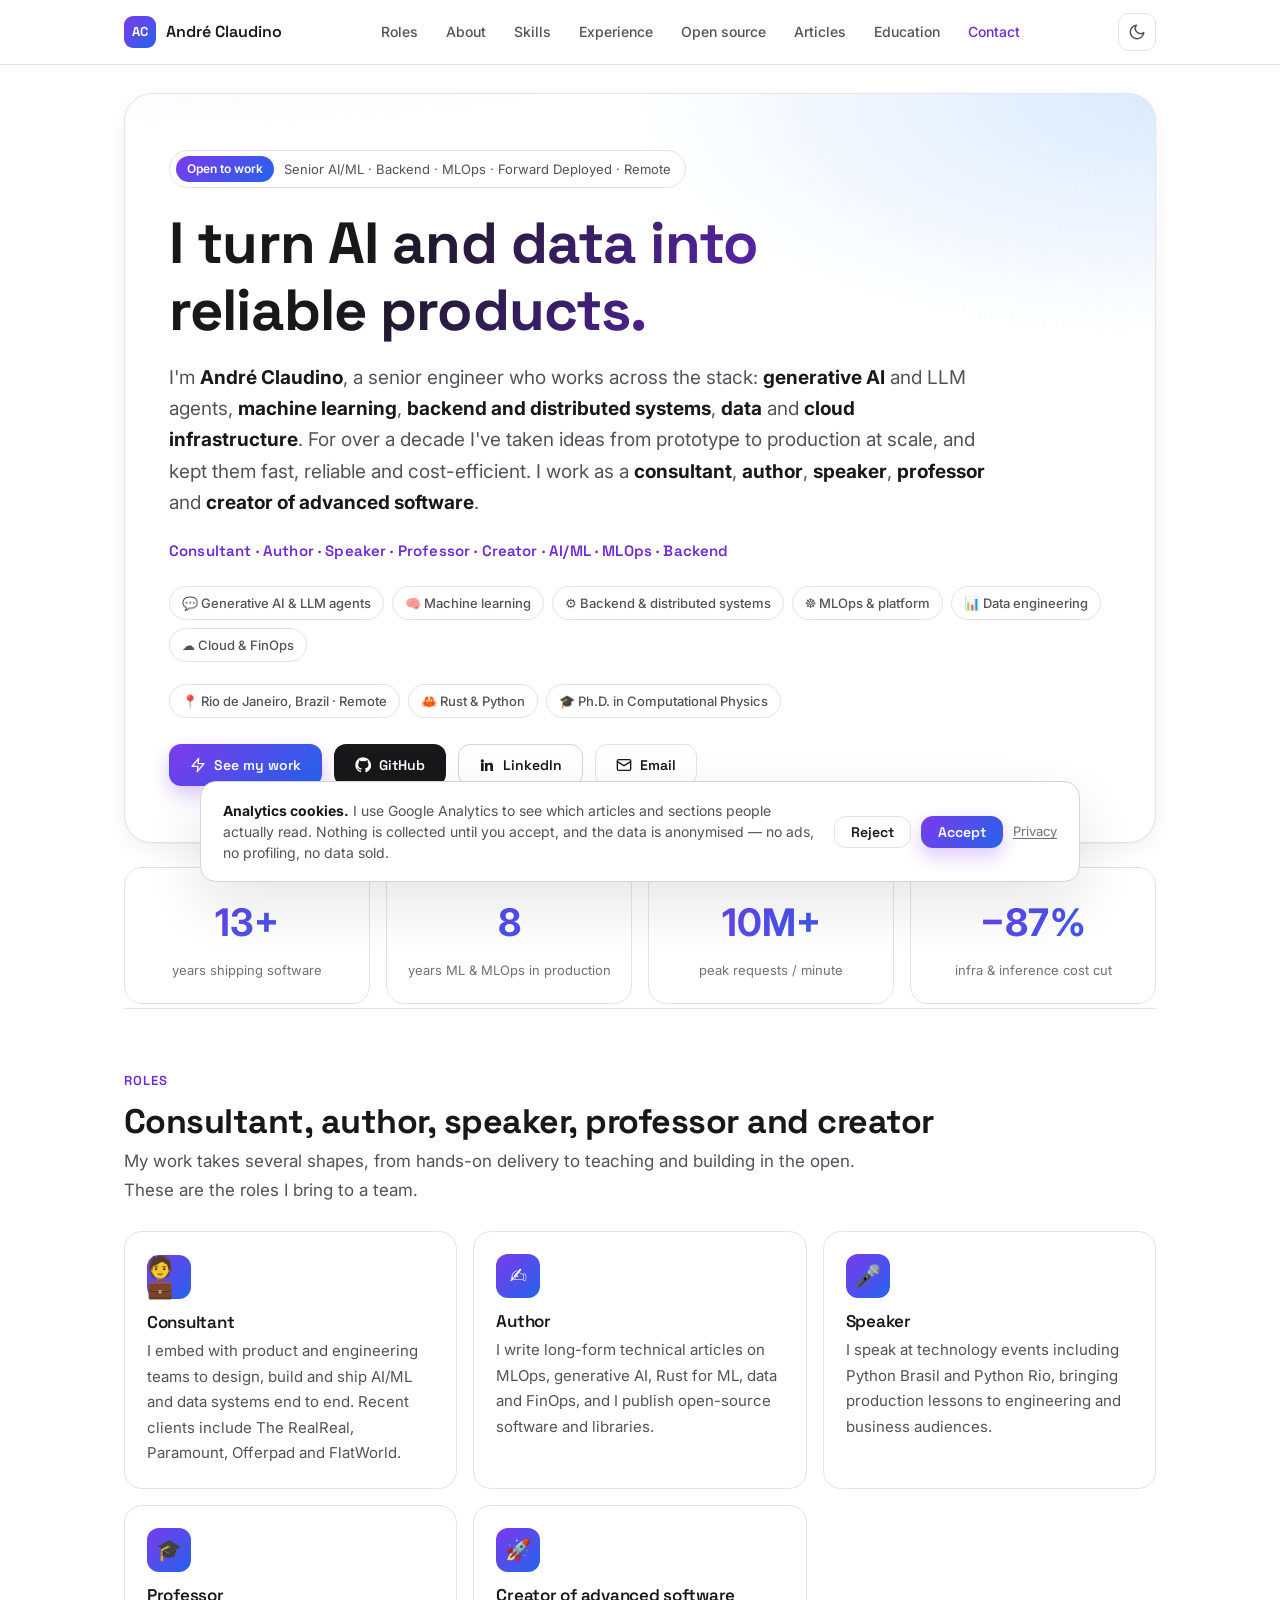
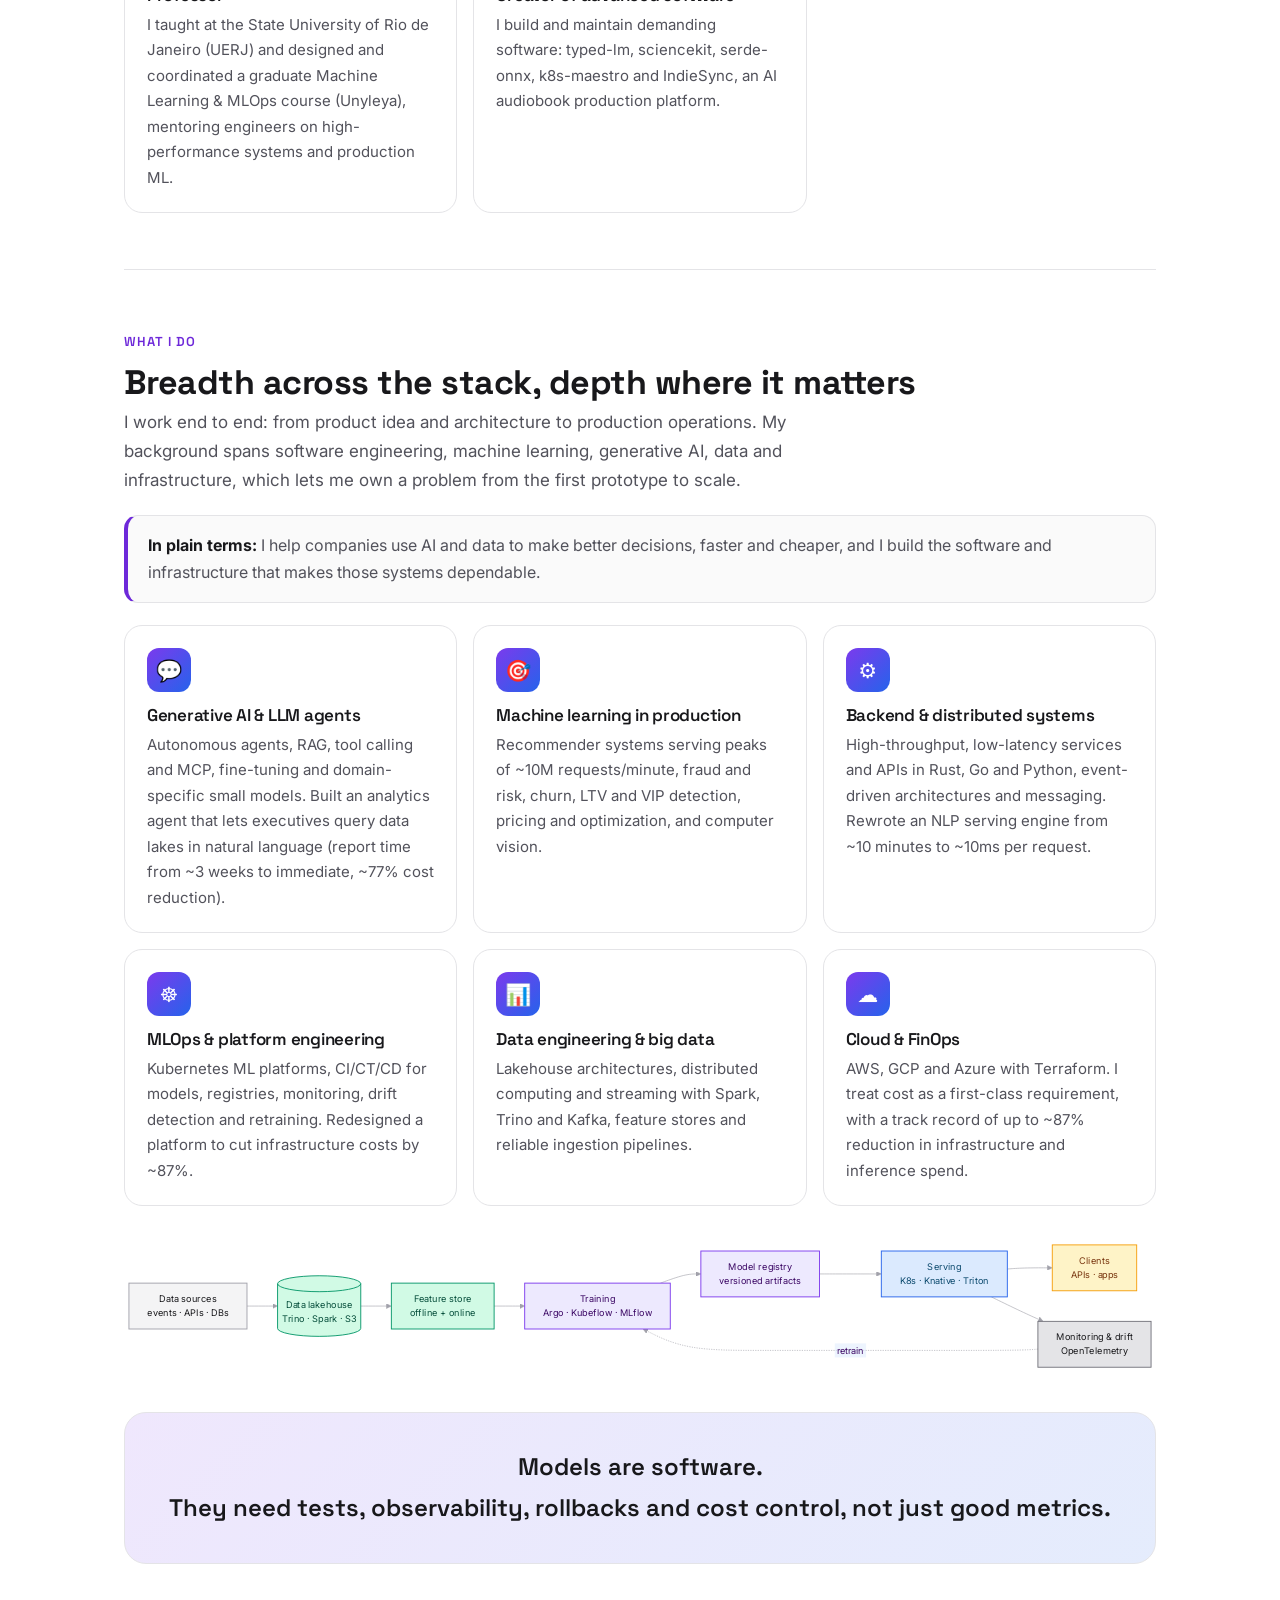
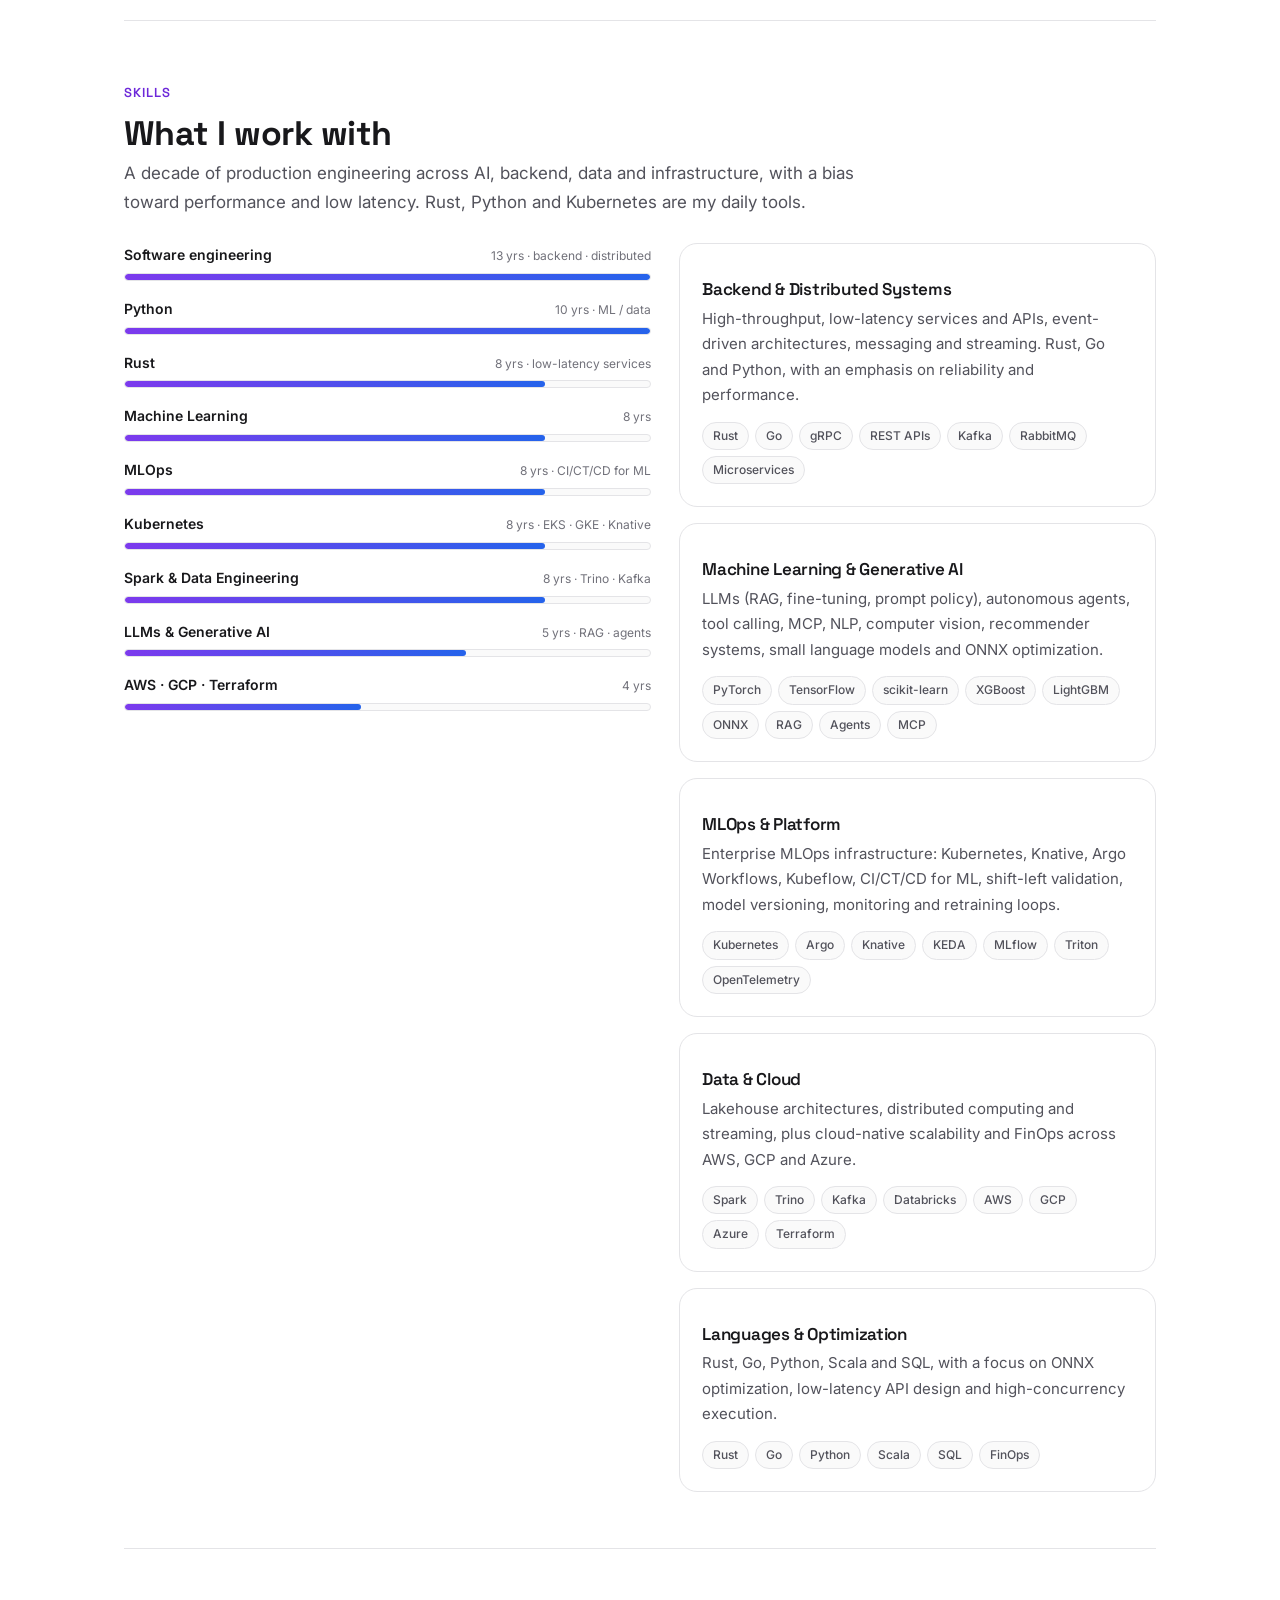
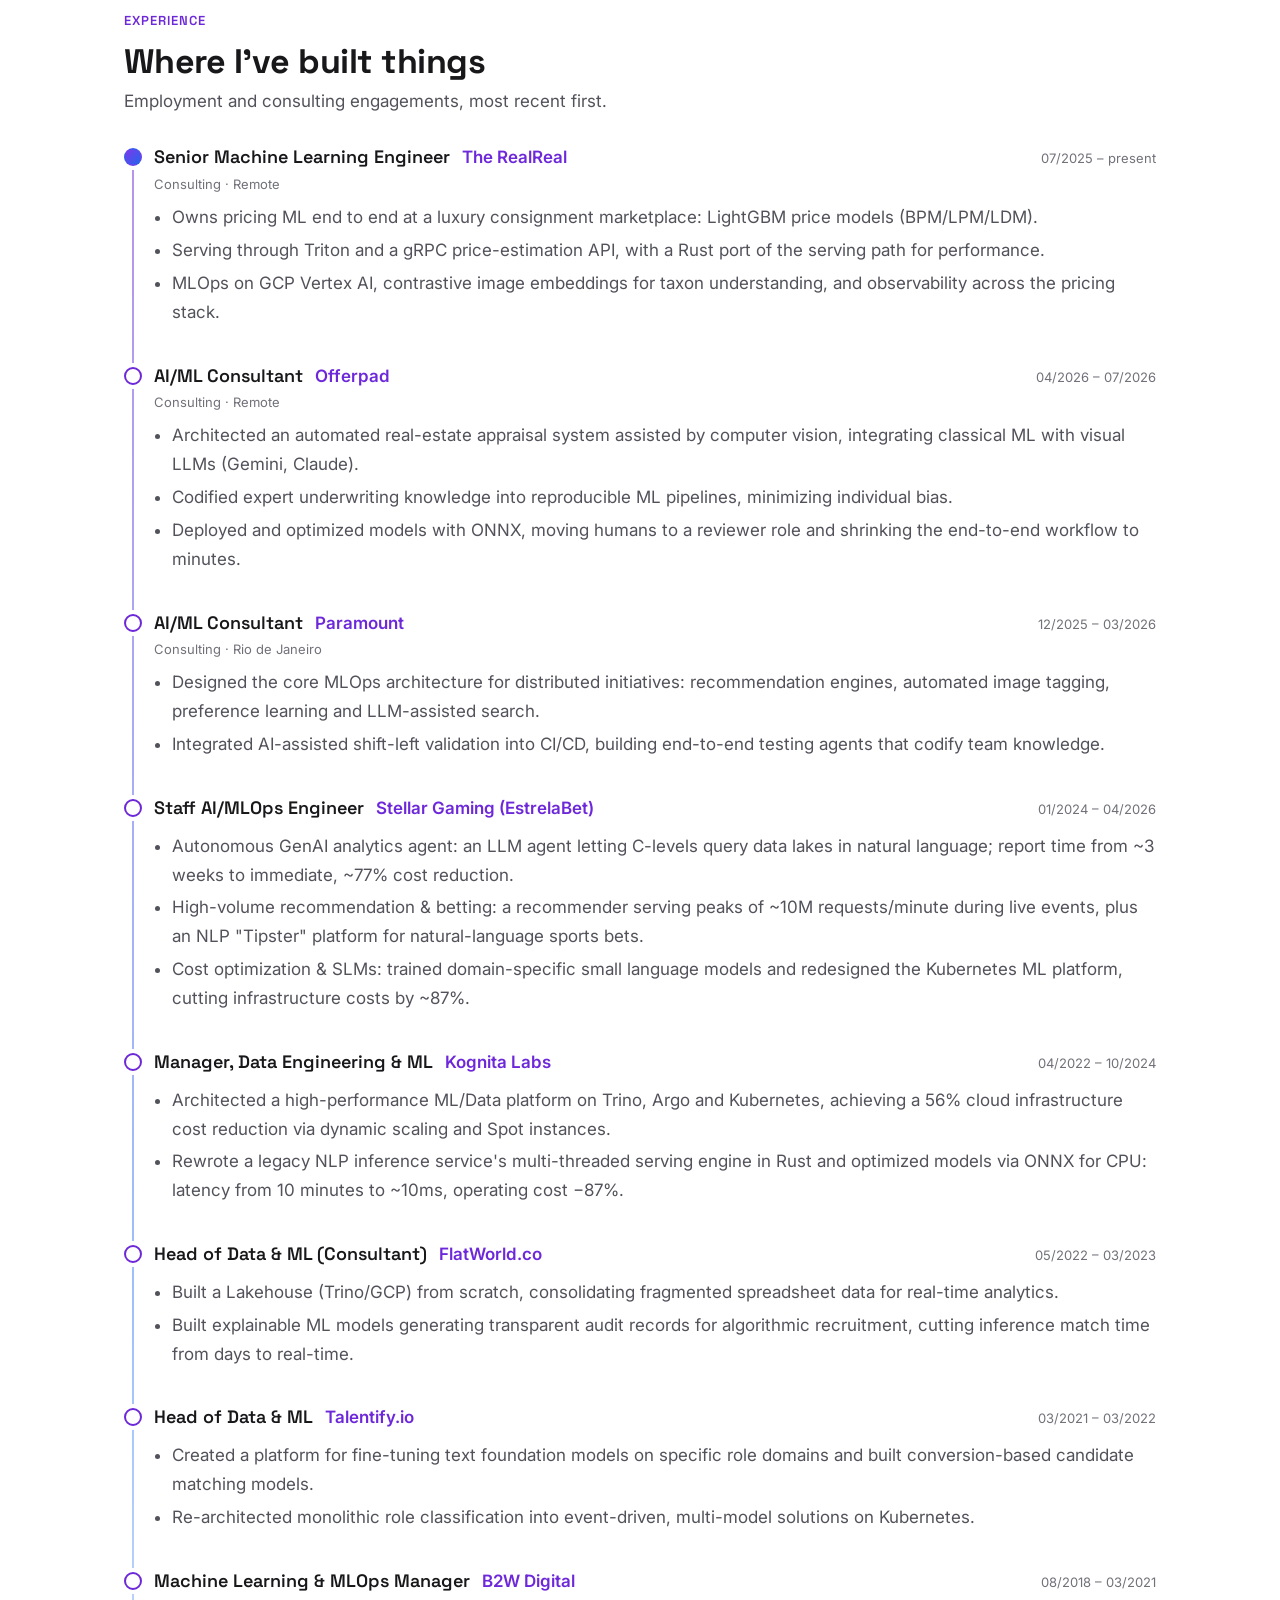
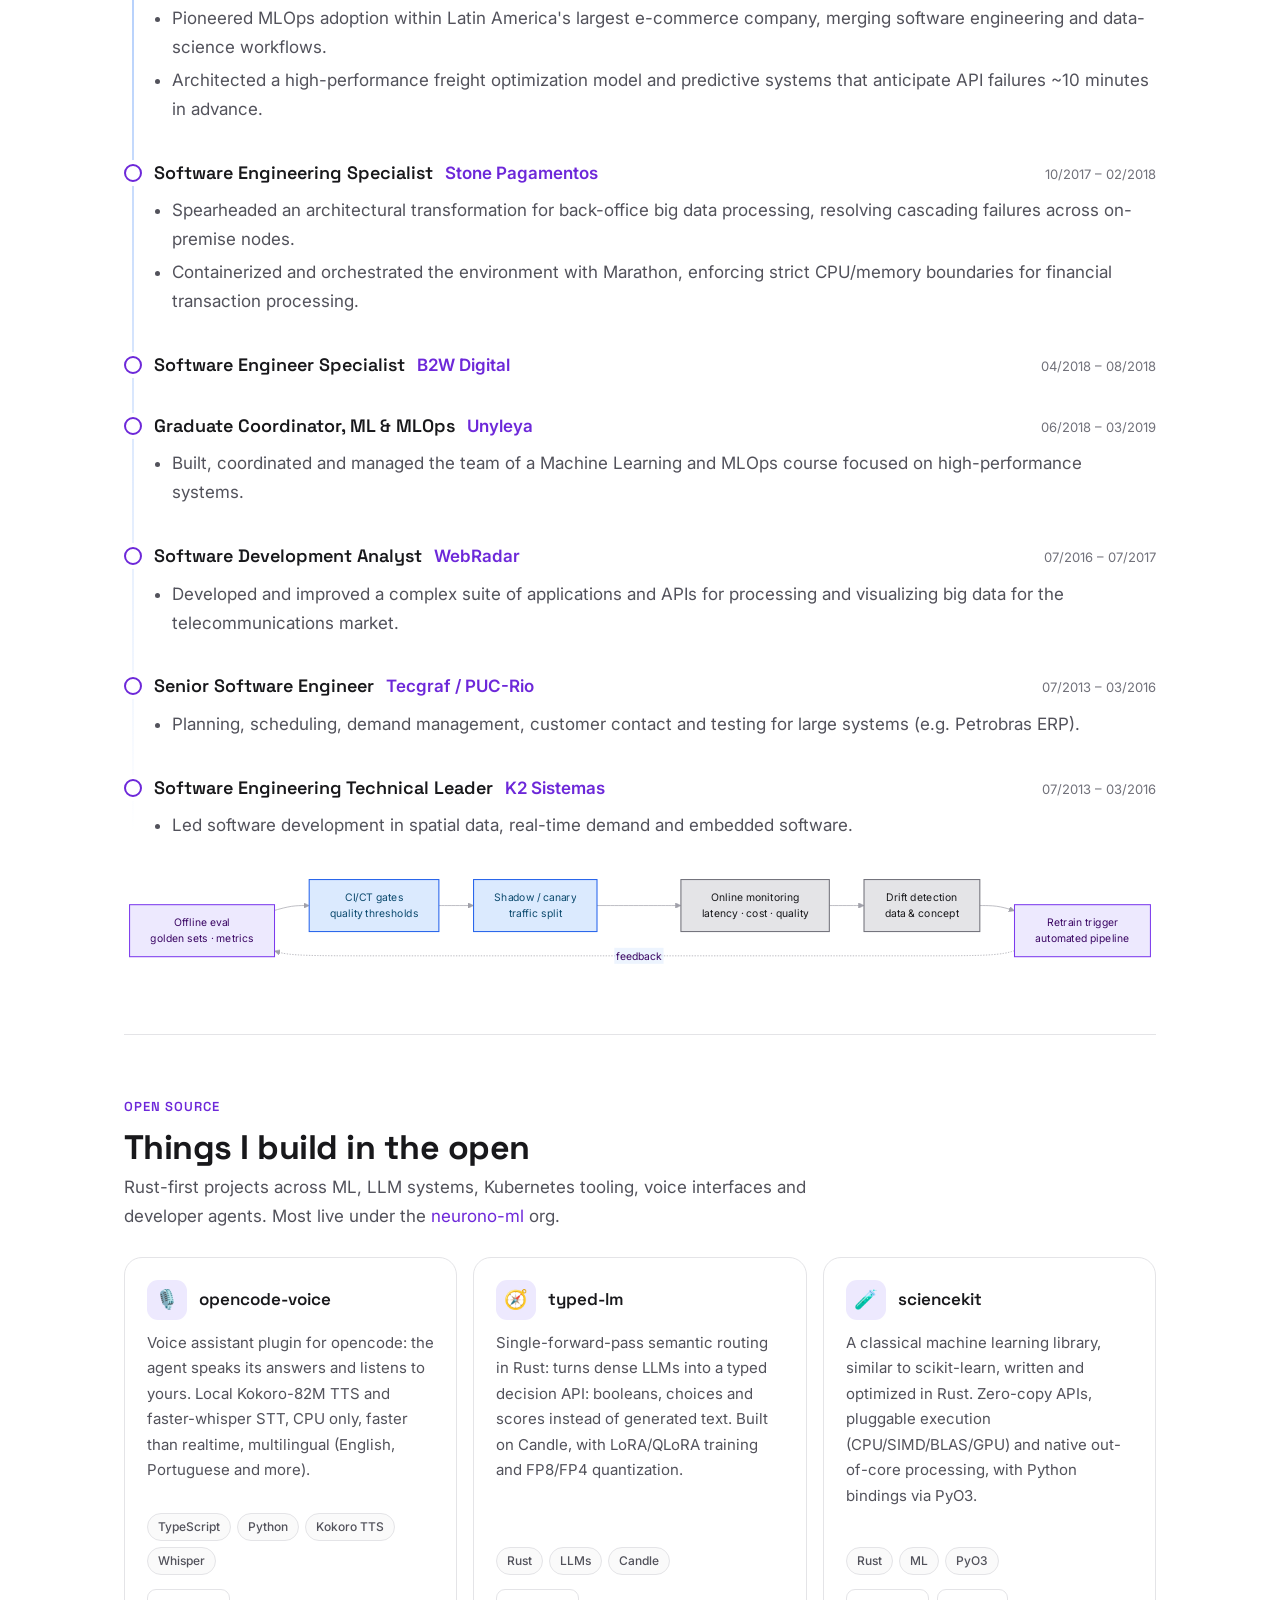
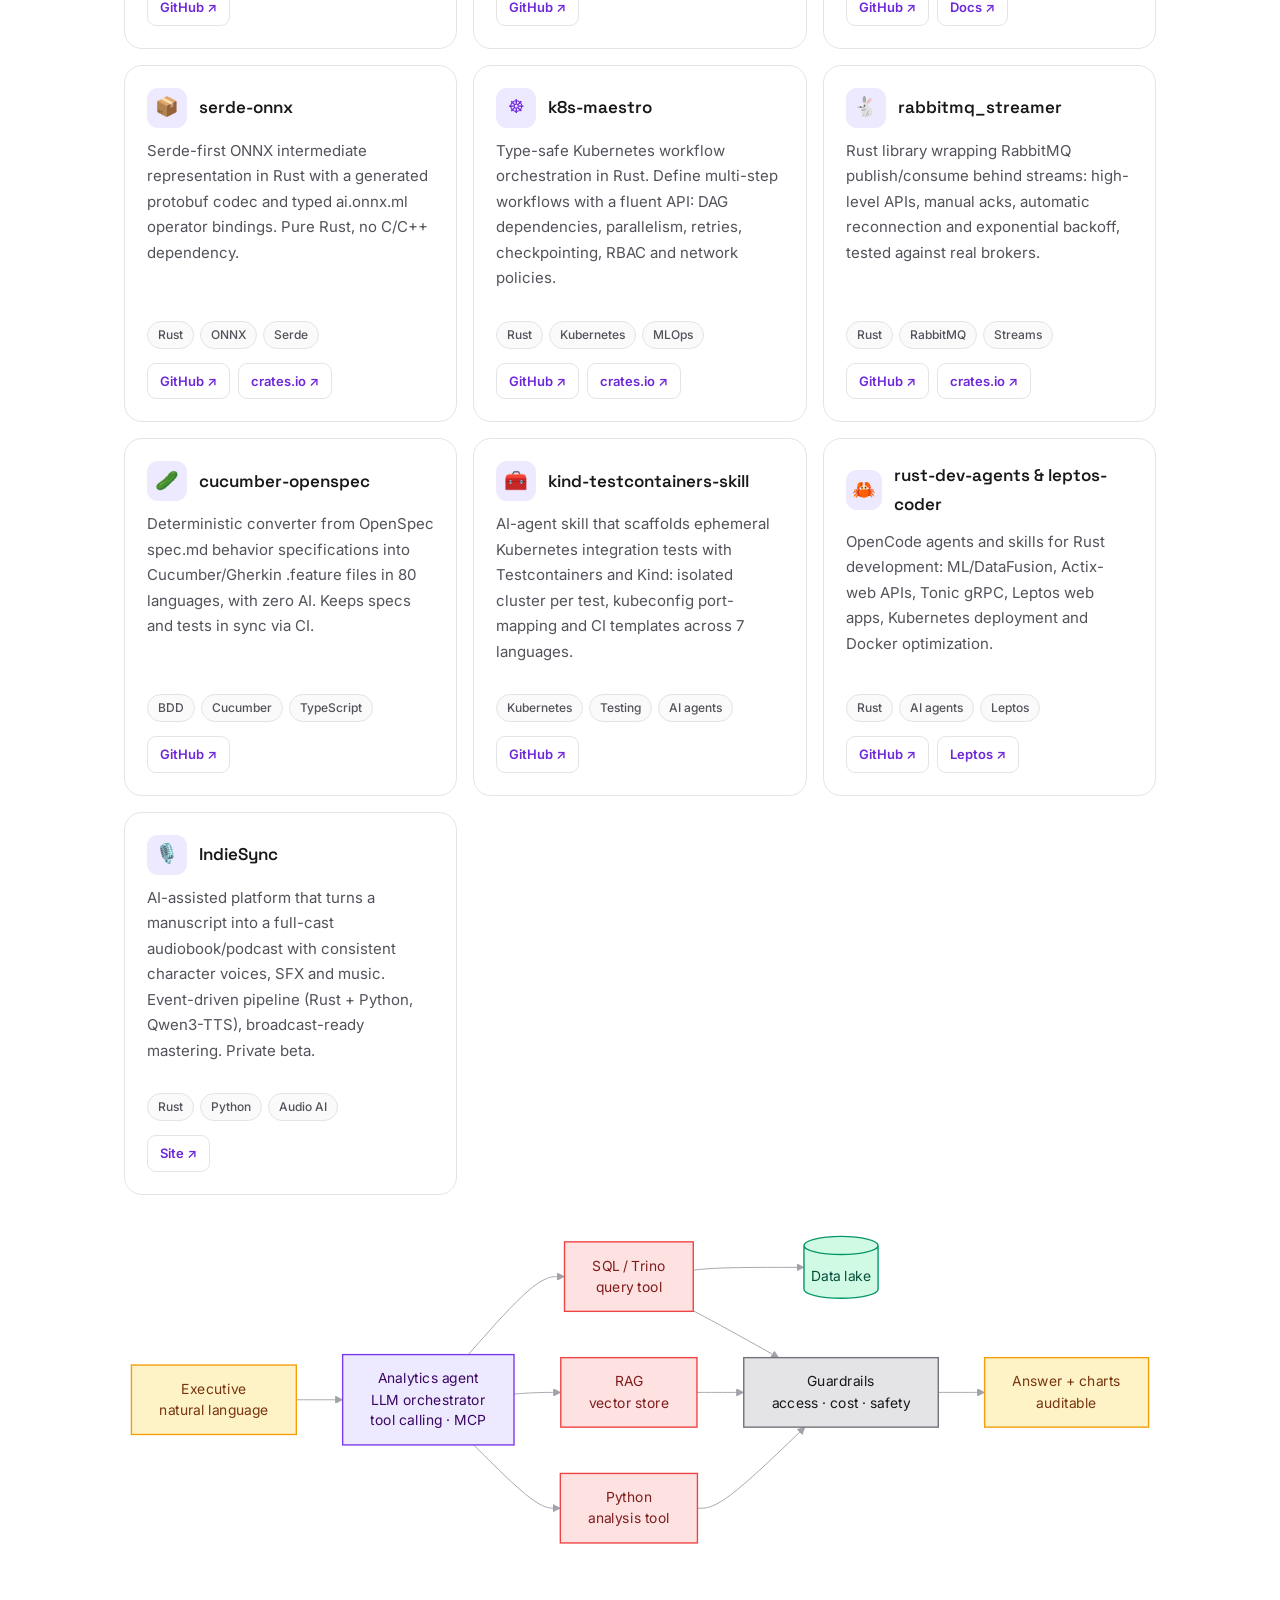
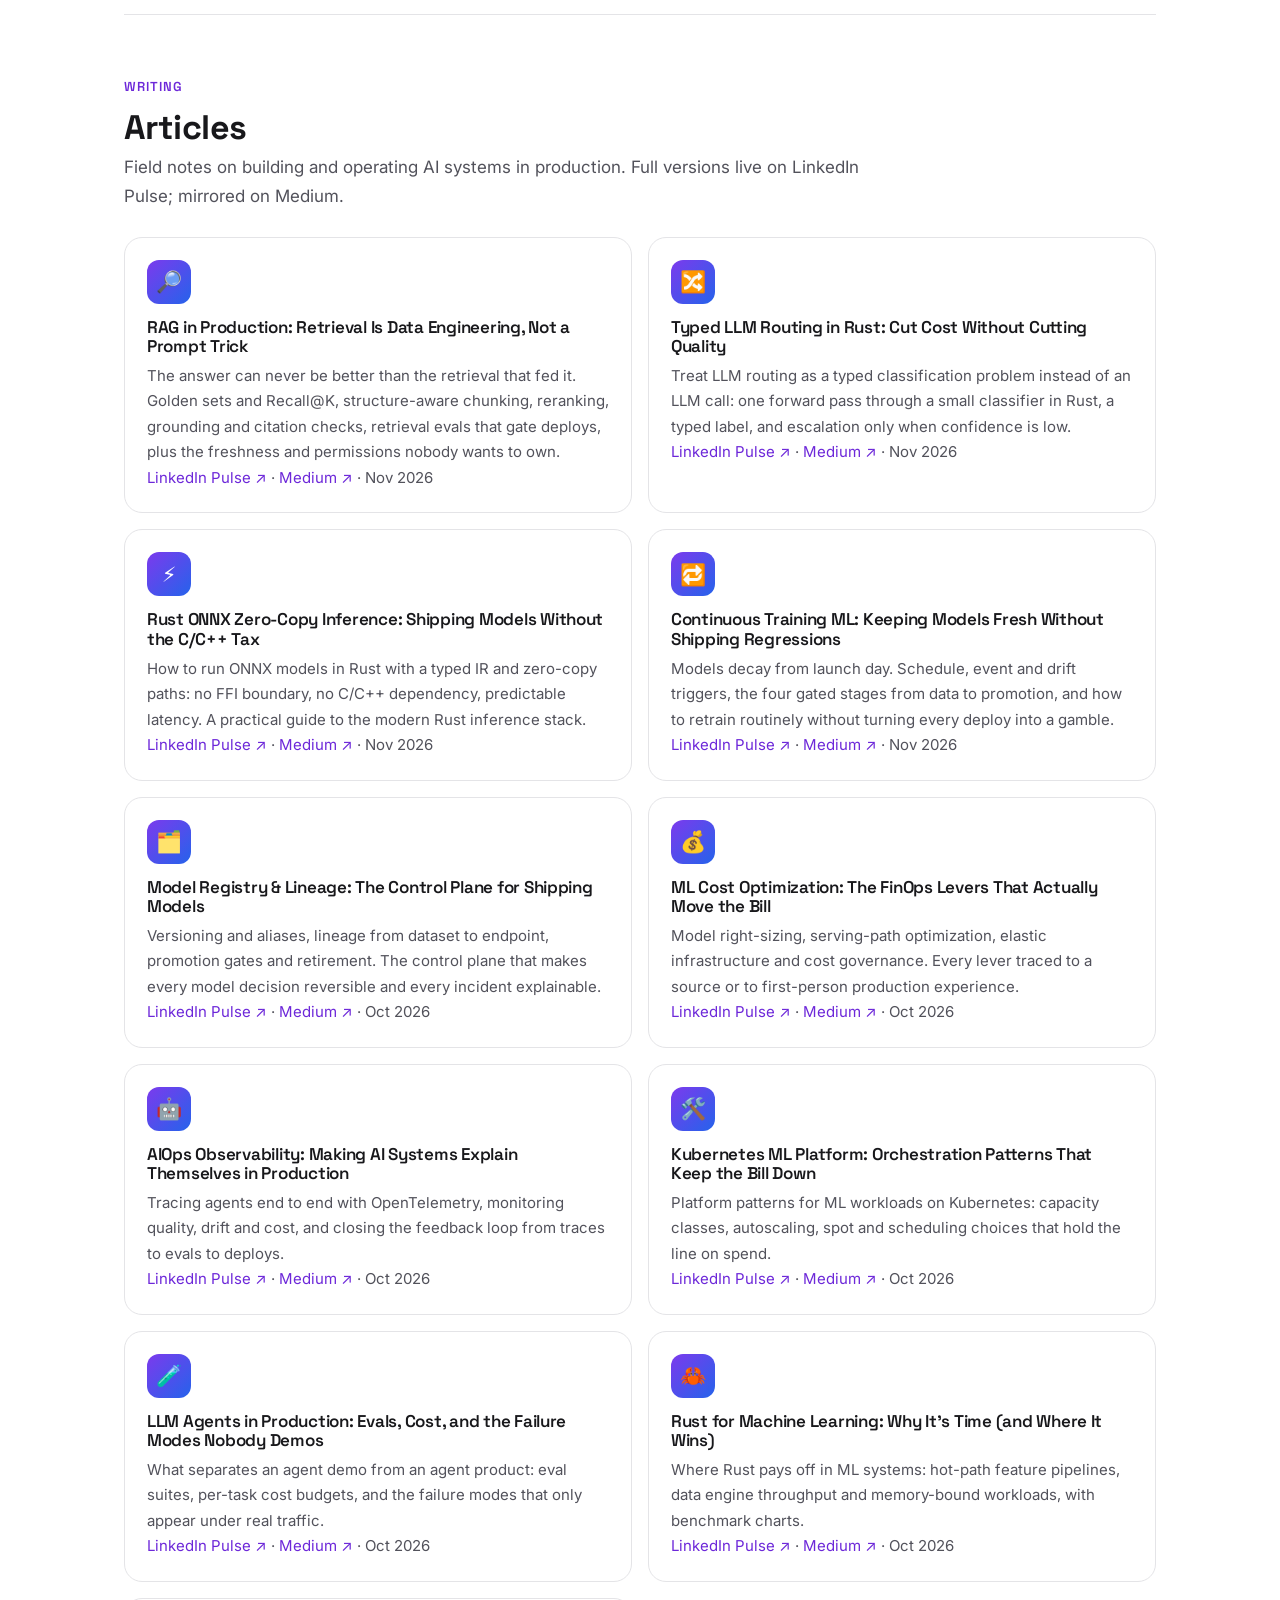
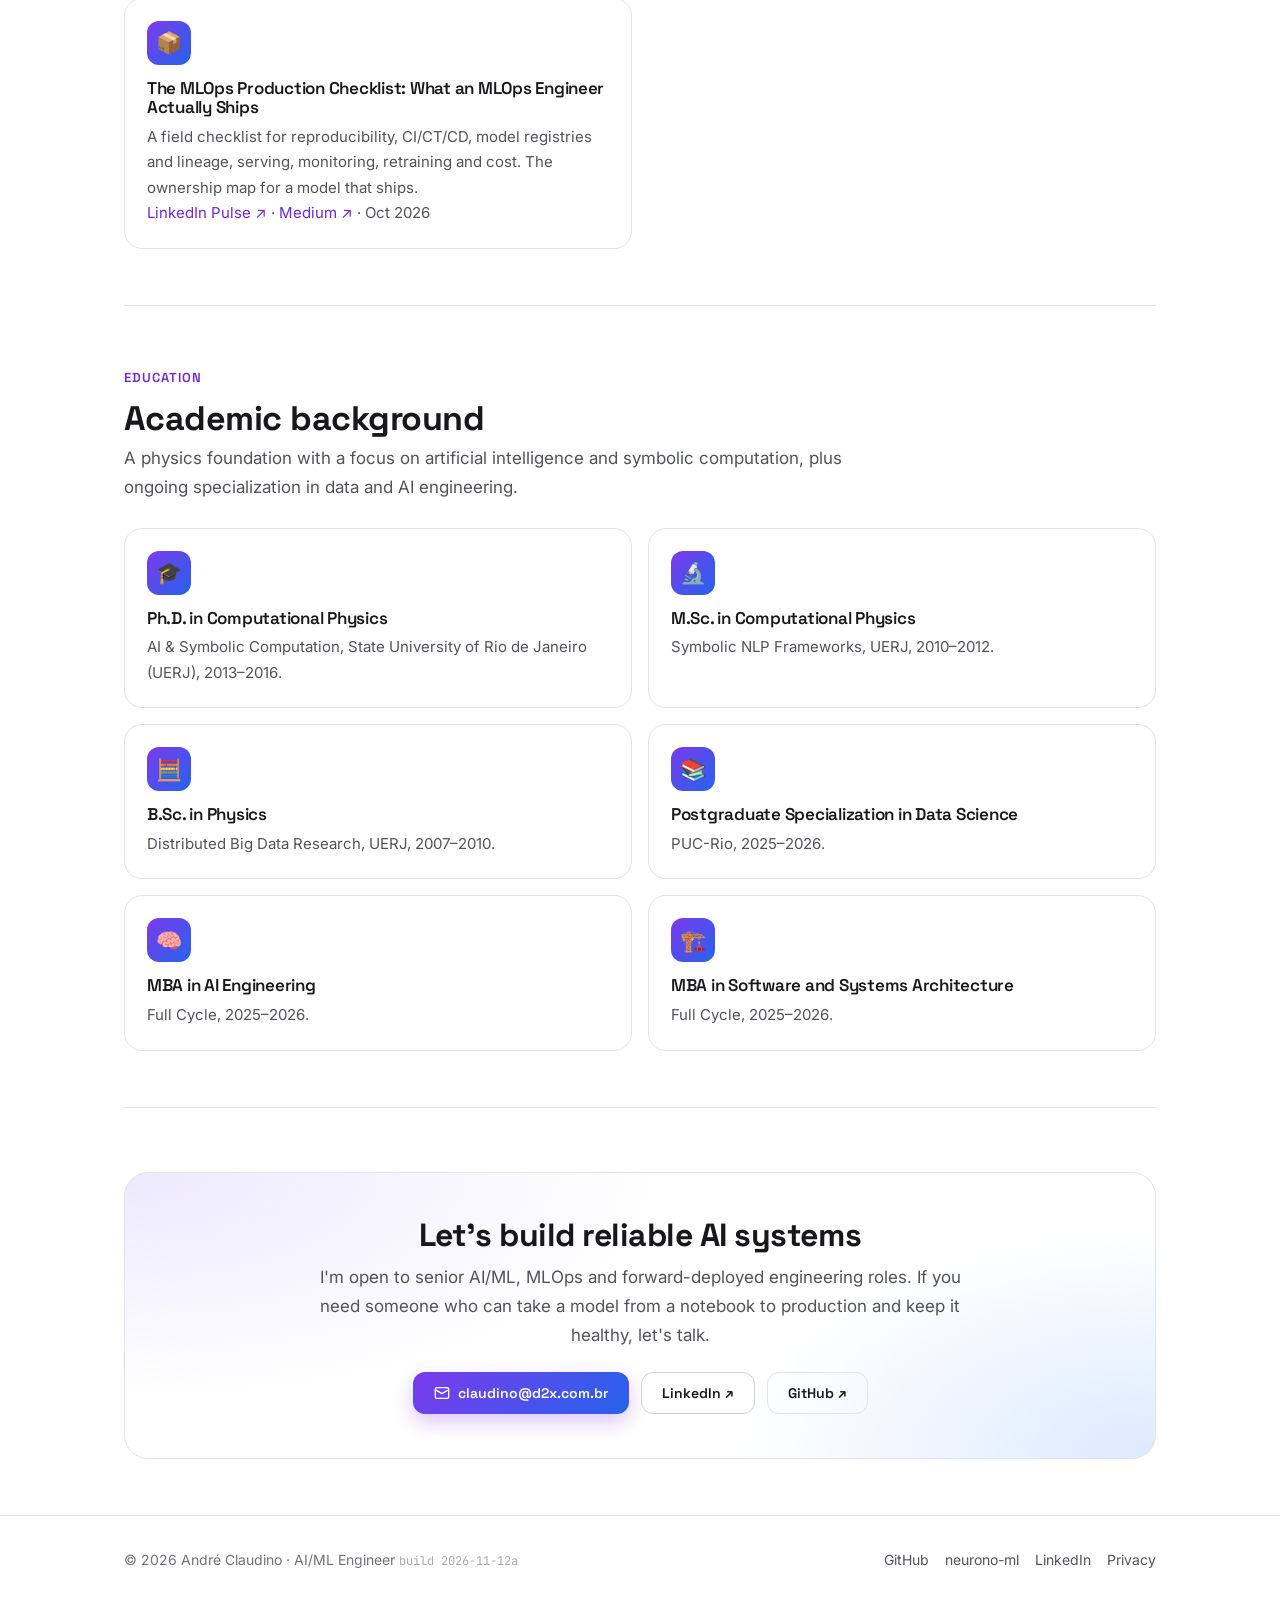
==== commit e39f1ce5: "content: add RAG in Production article (LinkedIn + Medium)" ====
--- a/index.html
+++ b/index.html
@@ -2121,6 +2121,12 @@
 
       <div class="grid grid--2" style="margin-top:26px">
         <article class="card">
+          <span class="card__icon">🔎</span>
+          <h3 class="card__title">RAG in Production: Retrieval Is Data Engineering, Not a Prompt Trick</h3>
+          <p>The answer can never be better than the retrieval that fed it. Golden sets and Recall@K, structure-aware chunking, reranking, grounding and citation checks, retrieval evals that gate deploys, plus the freshness and permissions nobody wants to own.</p>
+          <p><a href="https://www.linkedin.com/pulse/rag-production-retrieval-data-engineering-prompt-trick-andr%C3%A9-claudino-bujwf/" target="_blank" rel="noopener">LinkedIn Pulse ↗</a> · <a href="https://medium.com/@andrelgcclaudino/rag-in-production-retrieval-is-data-engineering-not-a-prompt-trick-d07c3defe223" target="_blank" rel="noopener">Medium ↗</a> · Nov 2026</p>
+        </article>
+        <article class="card">
           <span class="card__icon">🔀</span>
           <h3 class="card__title">Typed LLM Routing in Rust: Cut Cost Without Cutting Quality</h3>
           <p>Treat LLM routing as a typed classification problem instead of an LLM call: one forward pass through a small classifier in Rust, a typed label, and escalation only when confidence is low.</p>
@@ -2246,7 +2252,7 @@
 
   <footer class="footer">
     <div class="container footer__inner">
-      <span>© <span id="year">2026</span> André Claudino · AI/ML Engineer <span class="footer__build">build 2026-11-10a</span></span>
+      <span>© <span id="year">2026</span> André Claudino · AI/ML Engineer <span class="footer__build">build 2026-11-12a</span></span>
       <span class="footer__links">
         <a href="https://github.com/andreclaudino" target="_blank" rel="noopener">GitHub</a>
         <a href="https://github.com/neurono-ml" target="_blank" rel="noopener">neurono-ml</a>
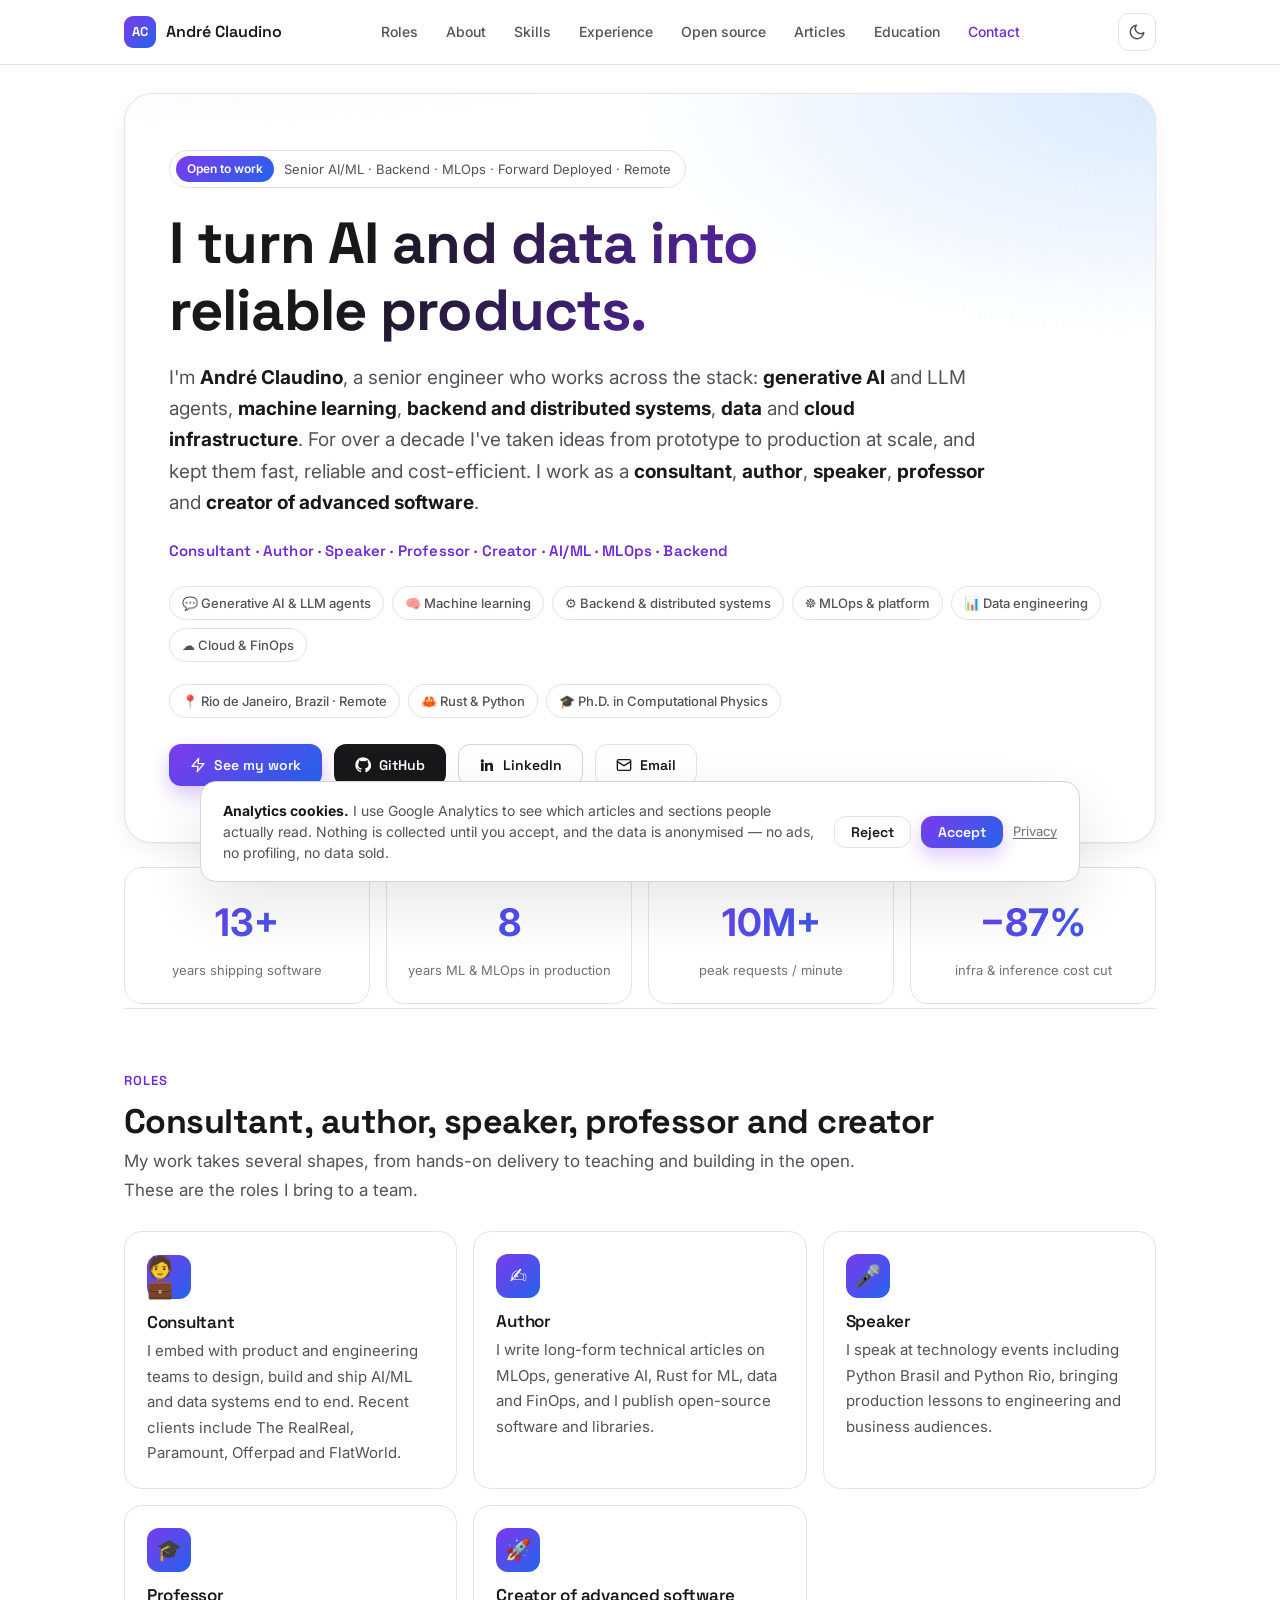
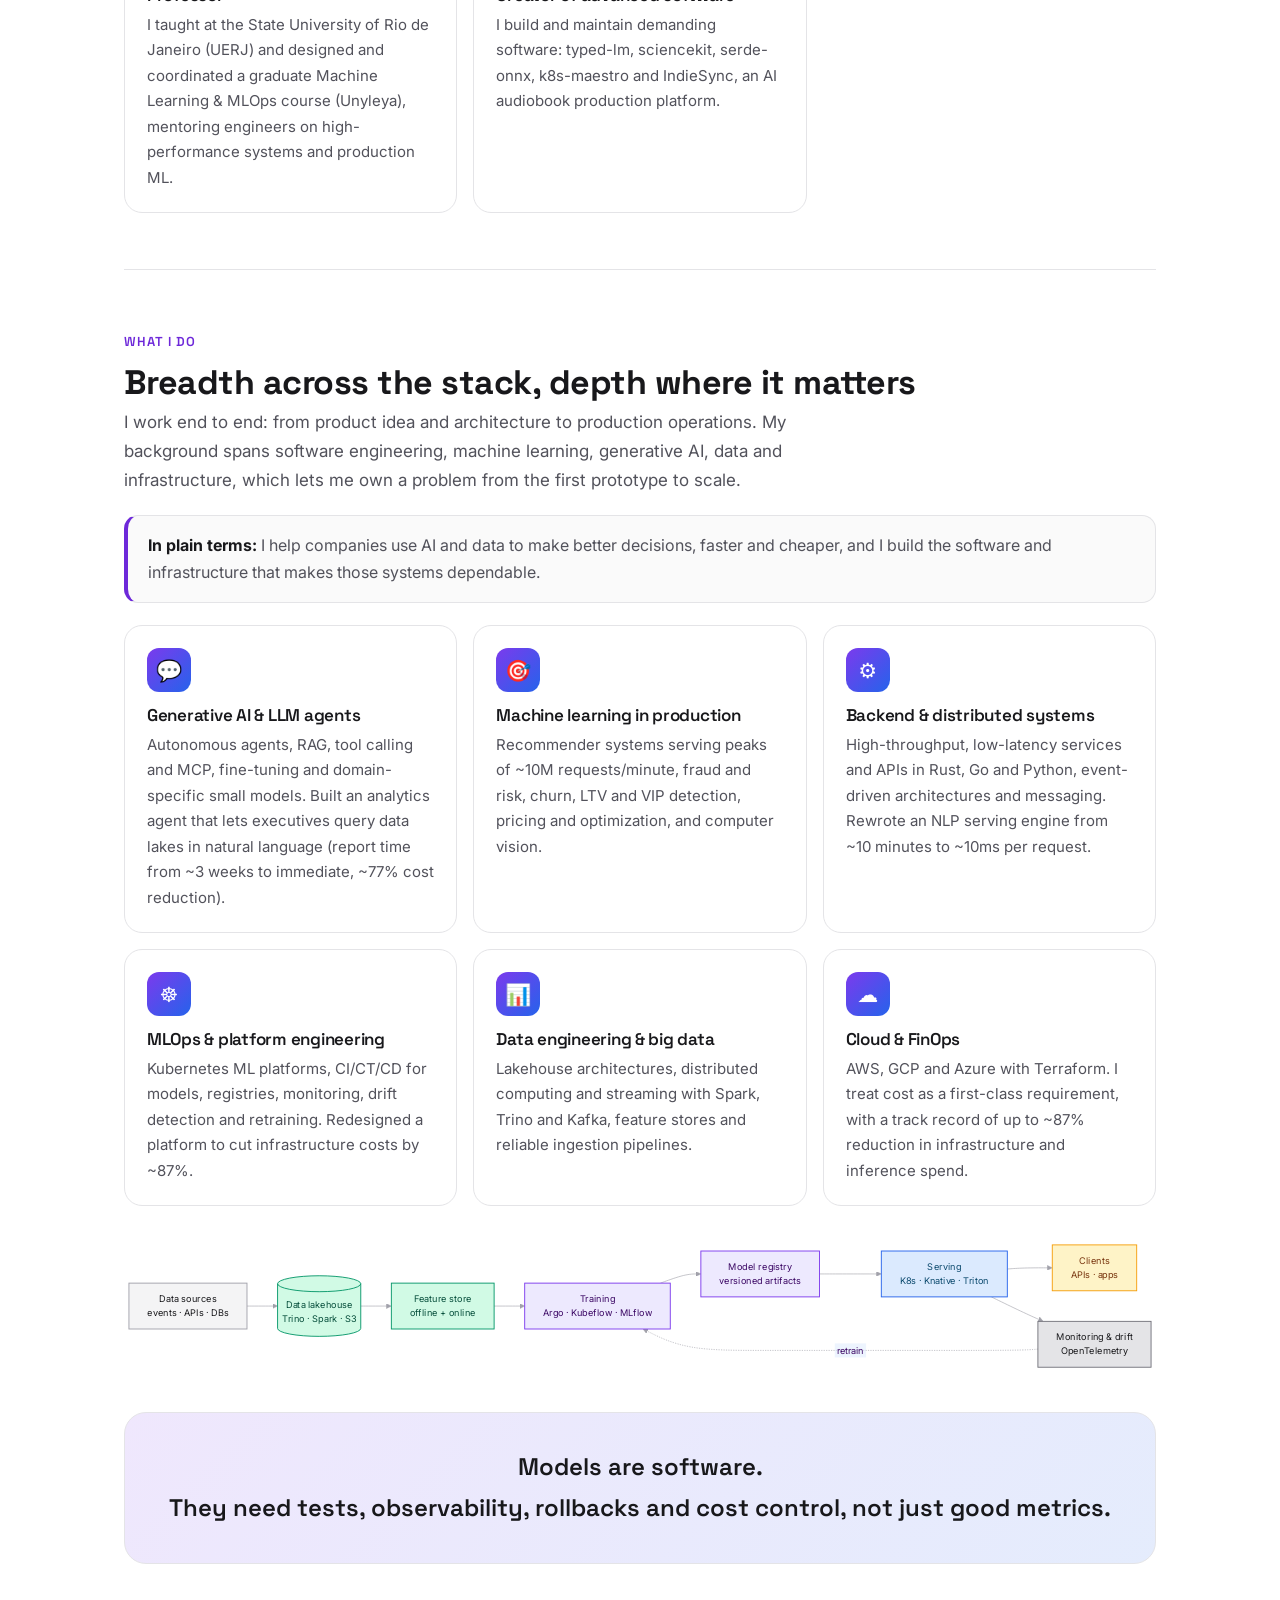
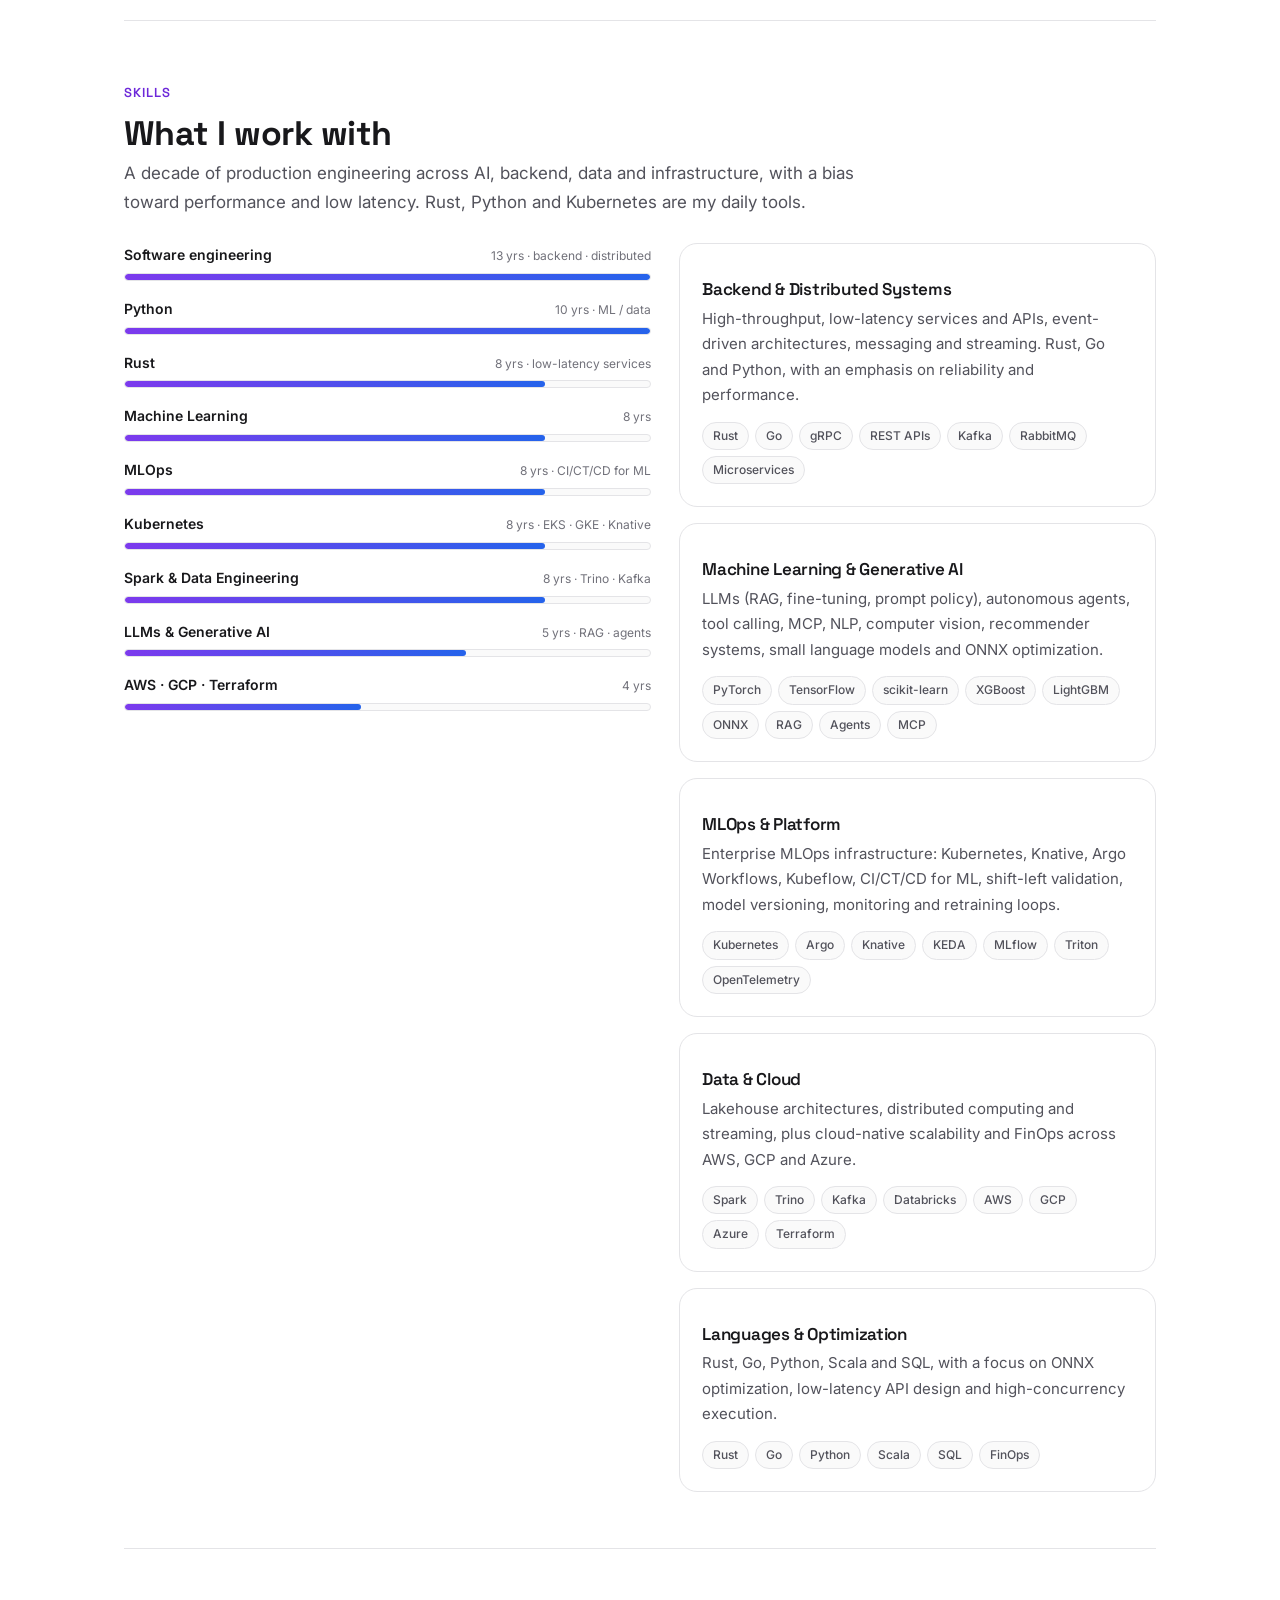
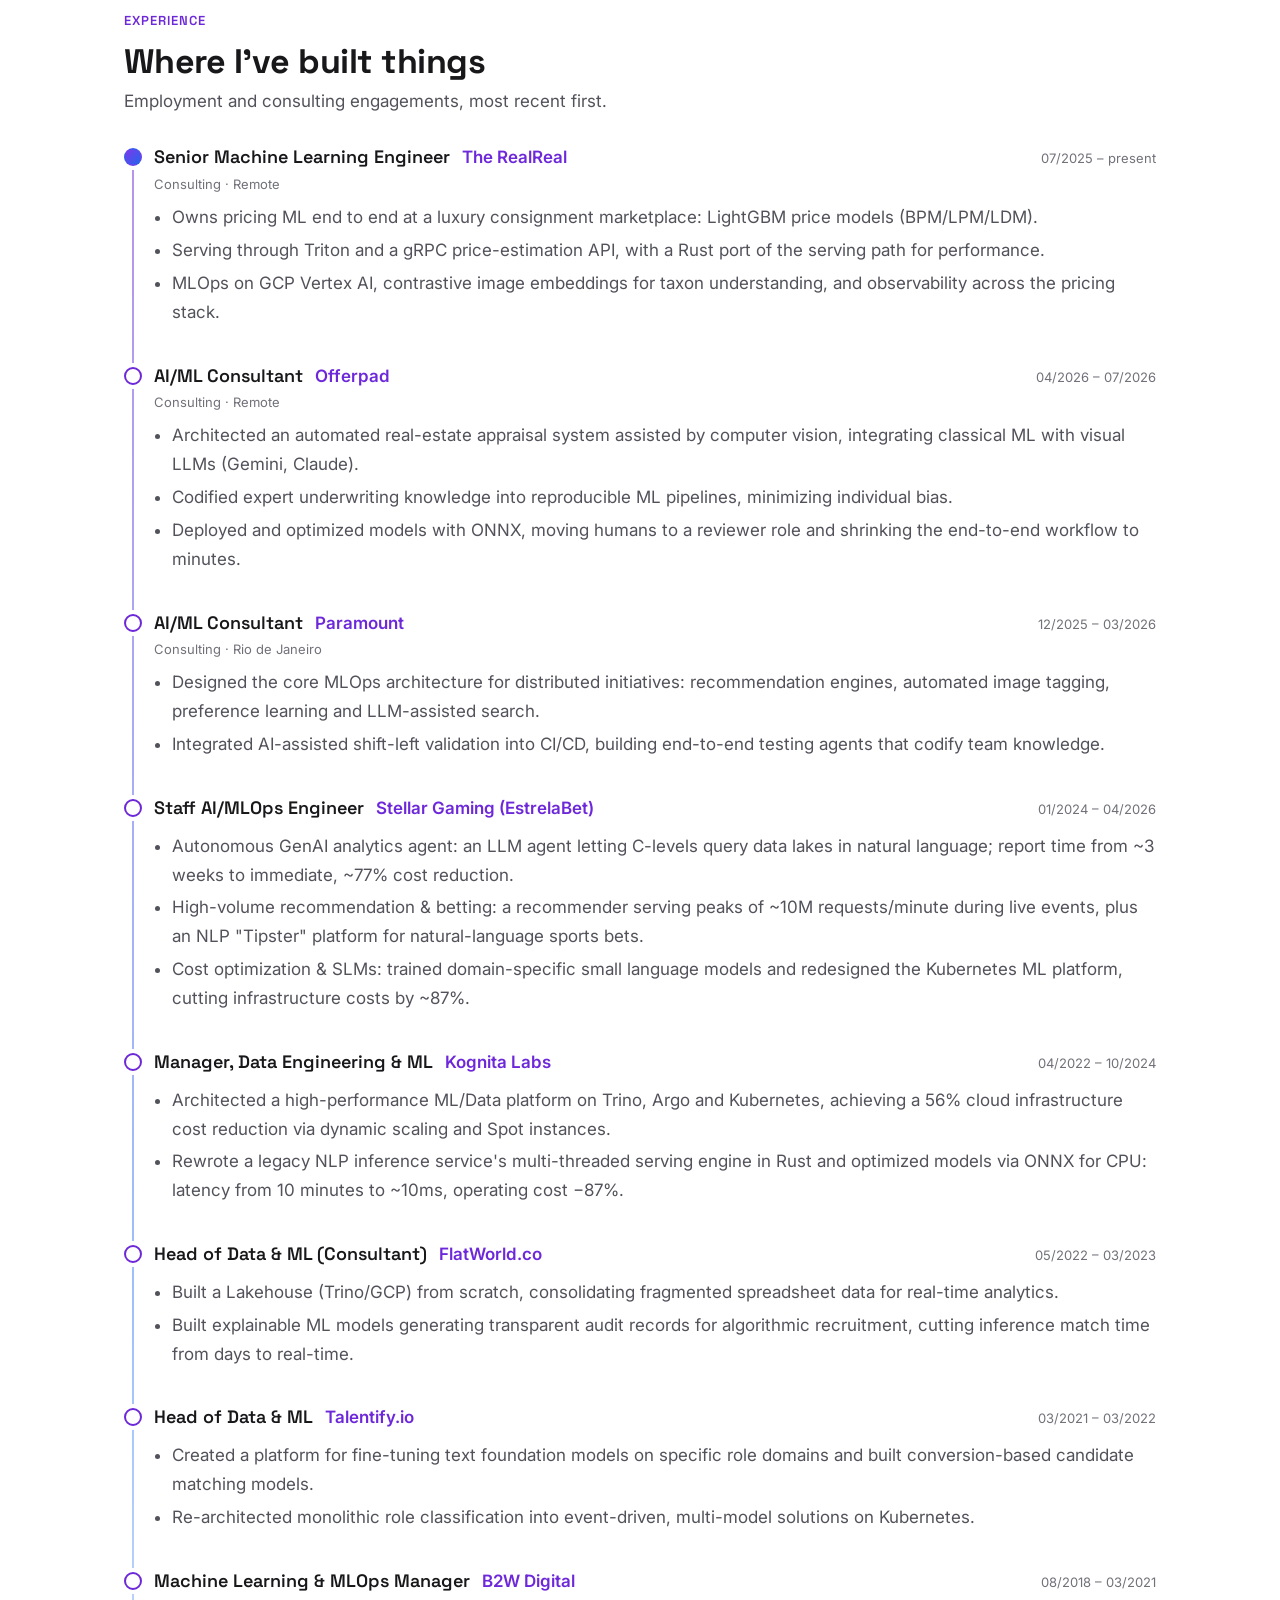
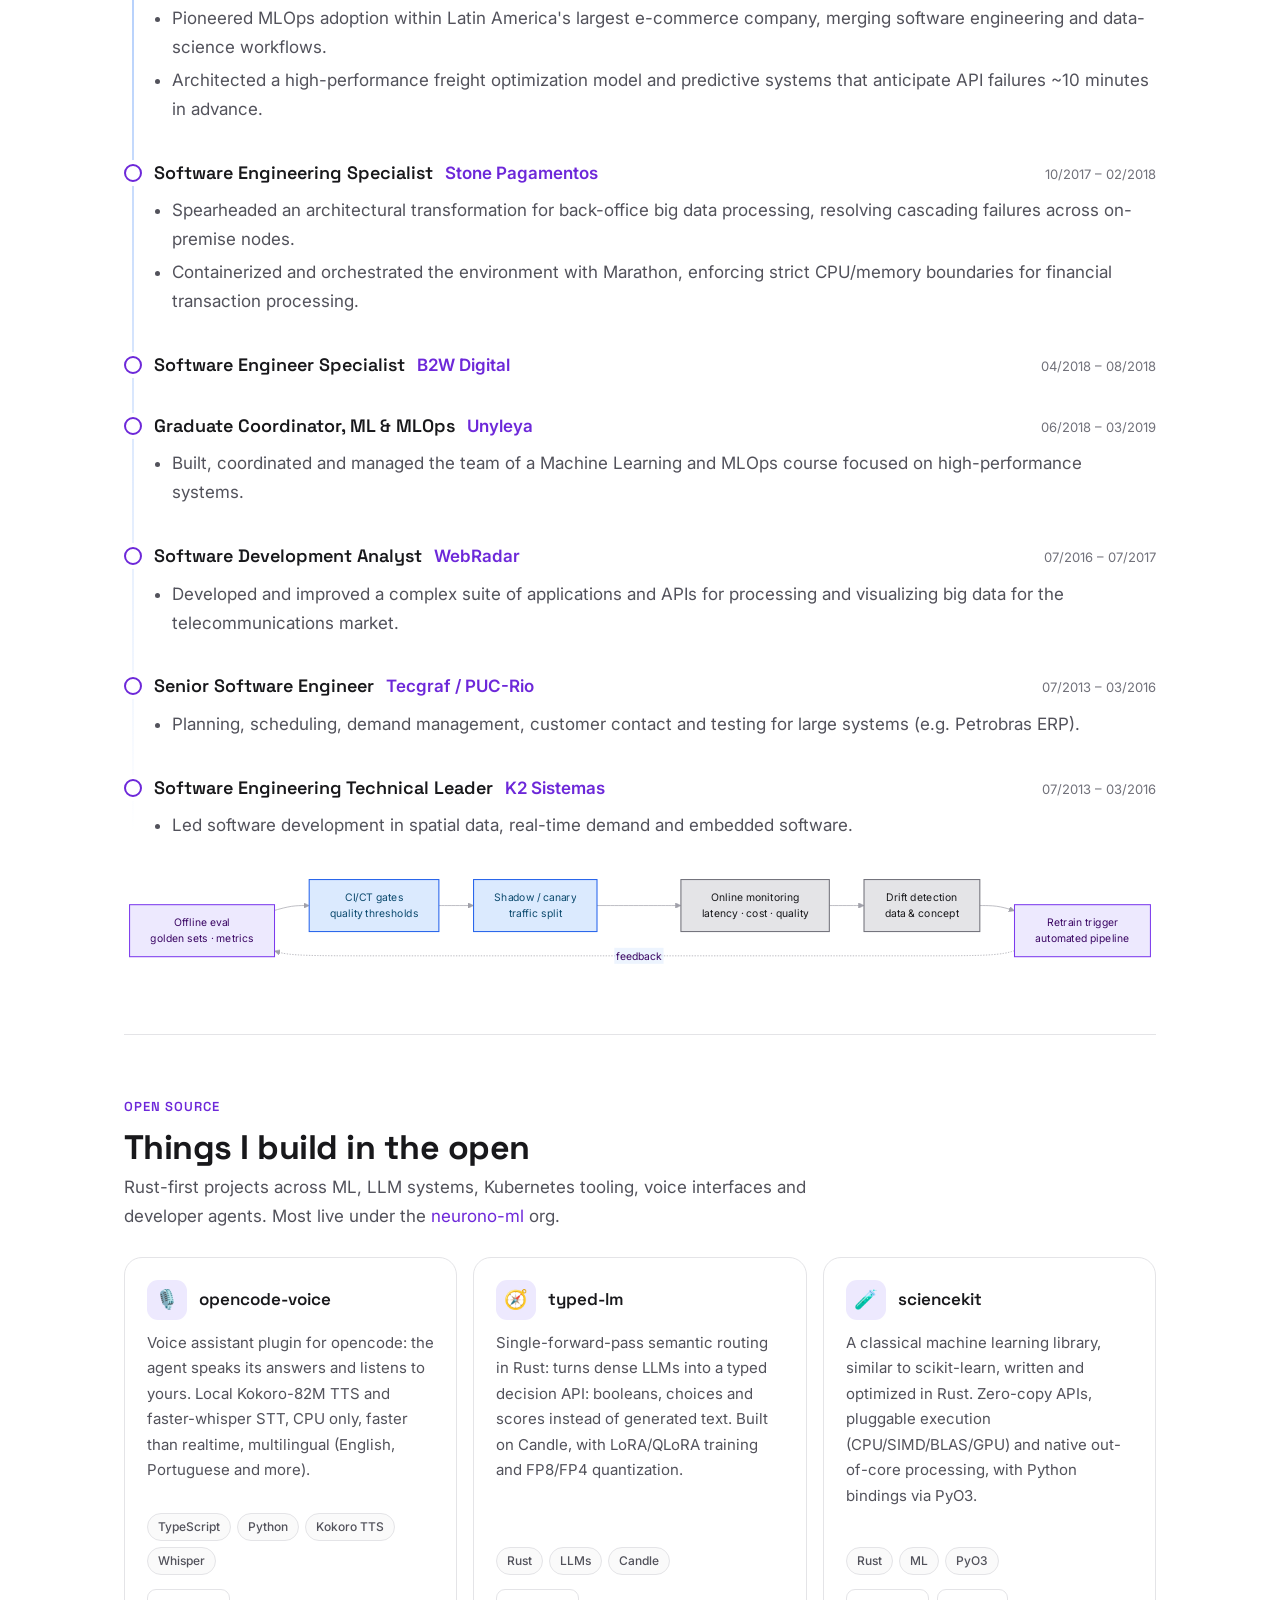
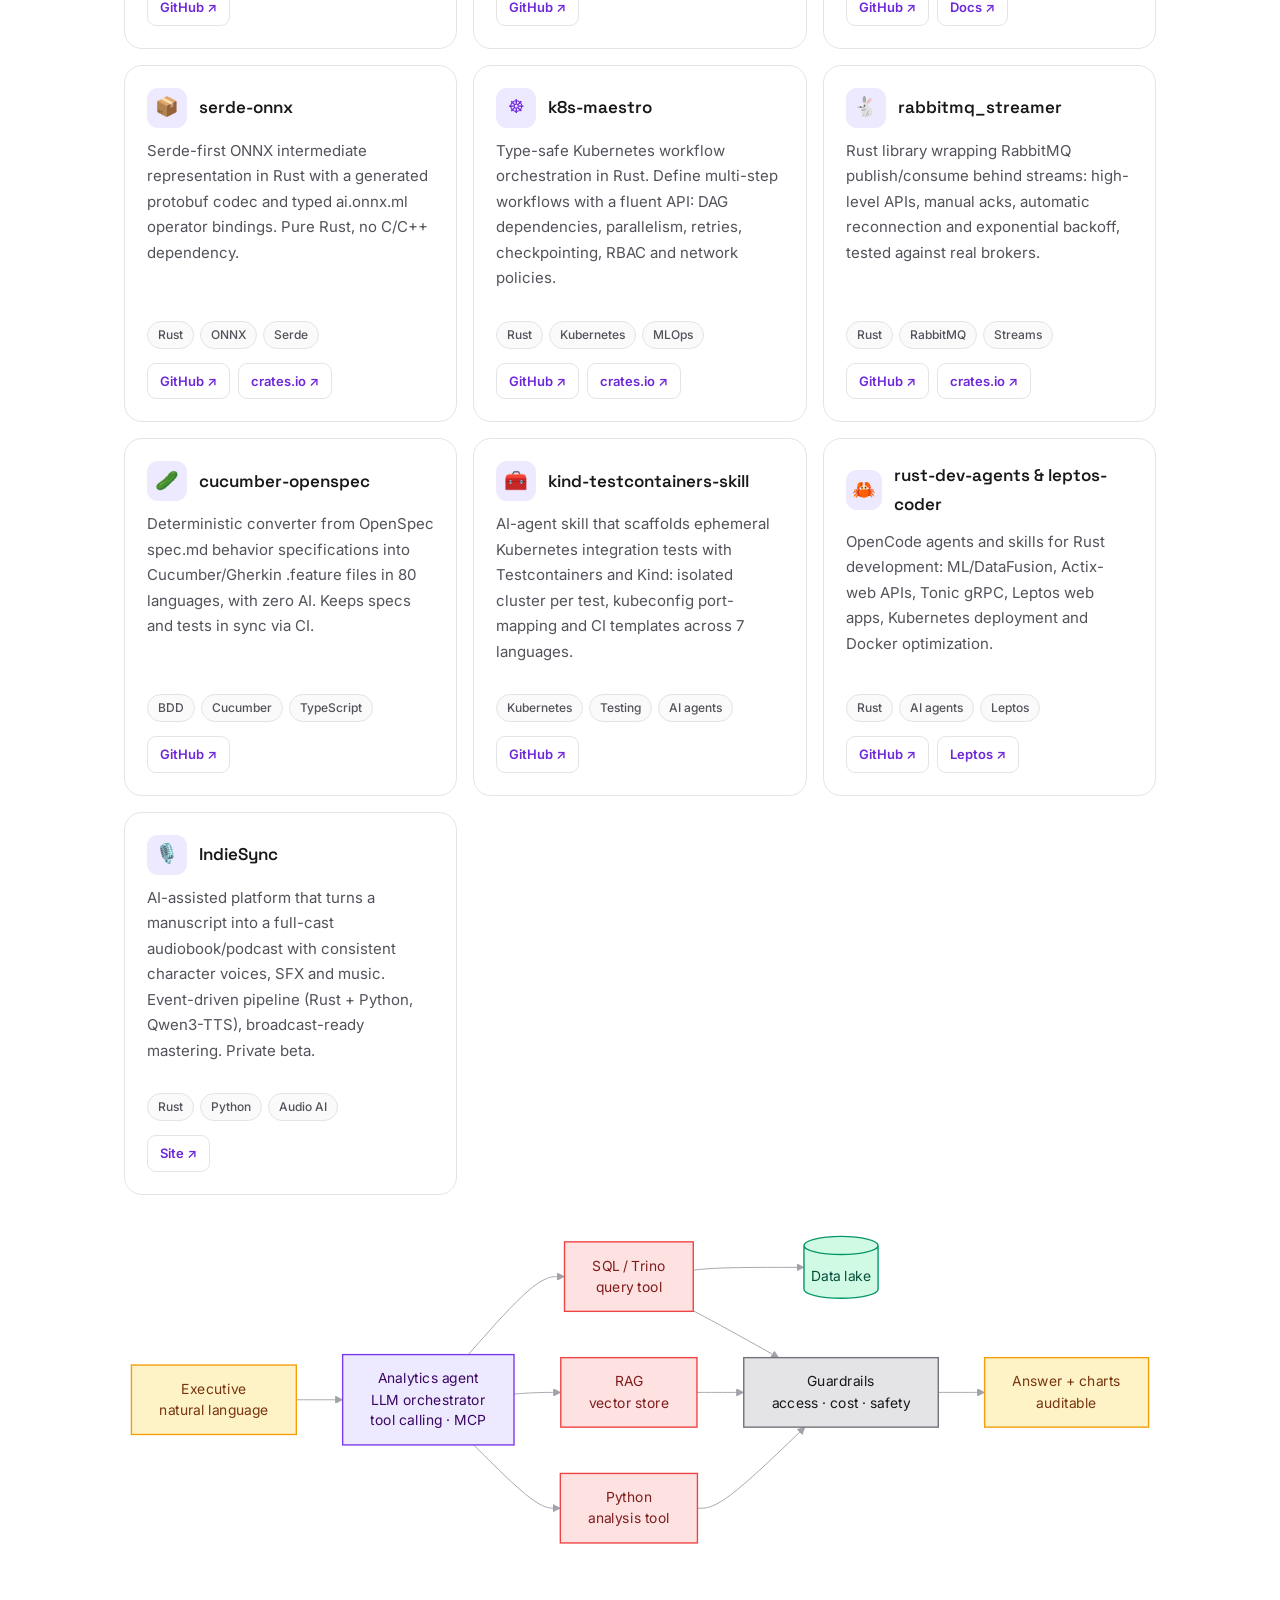
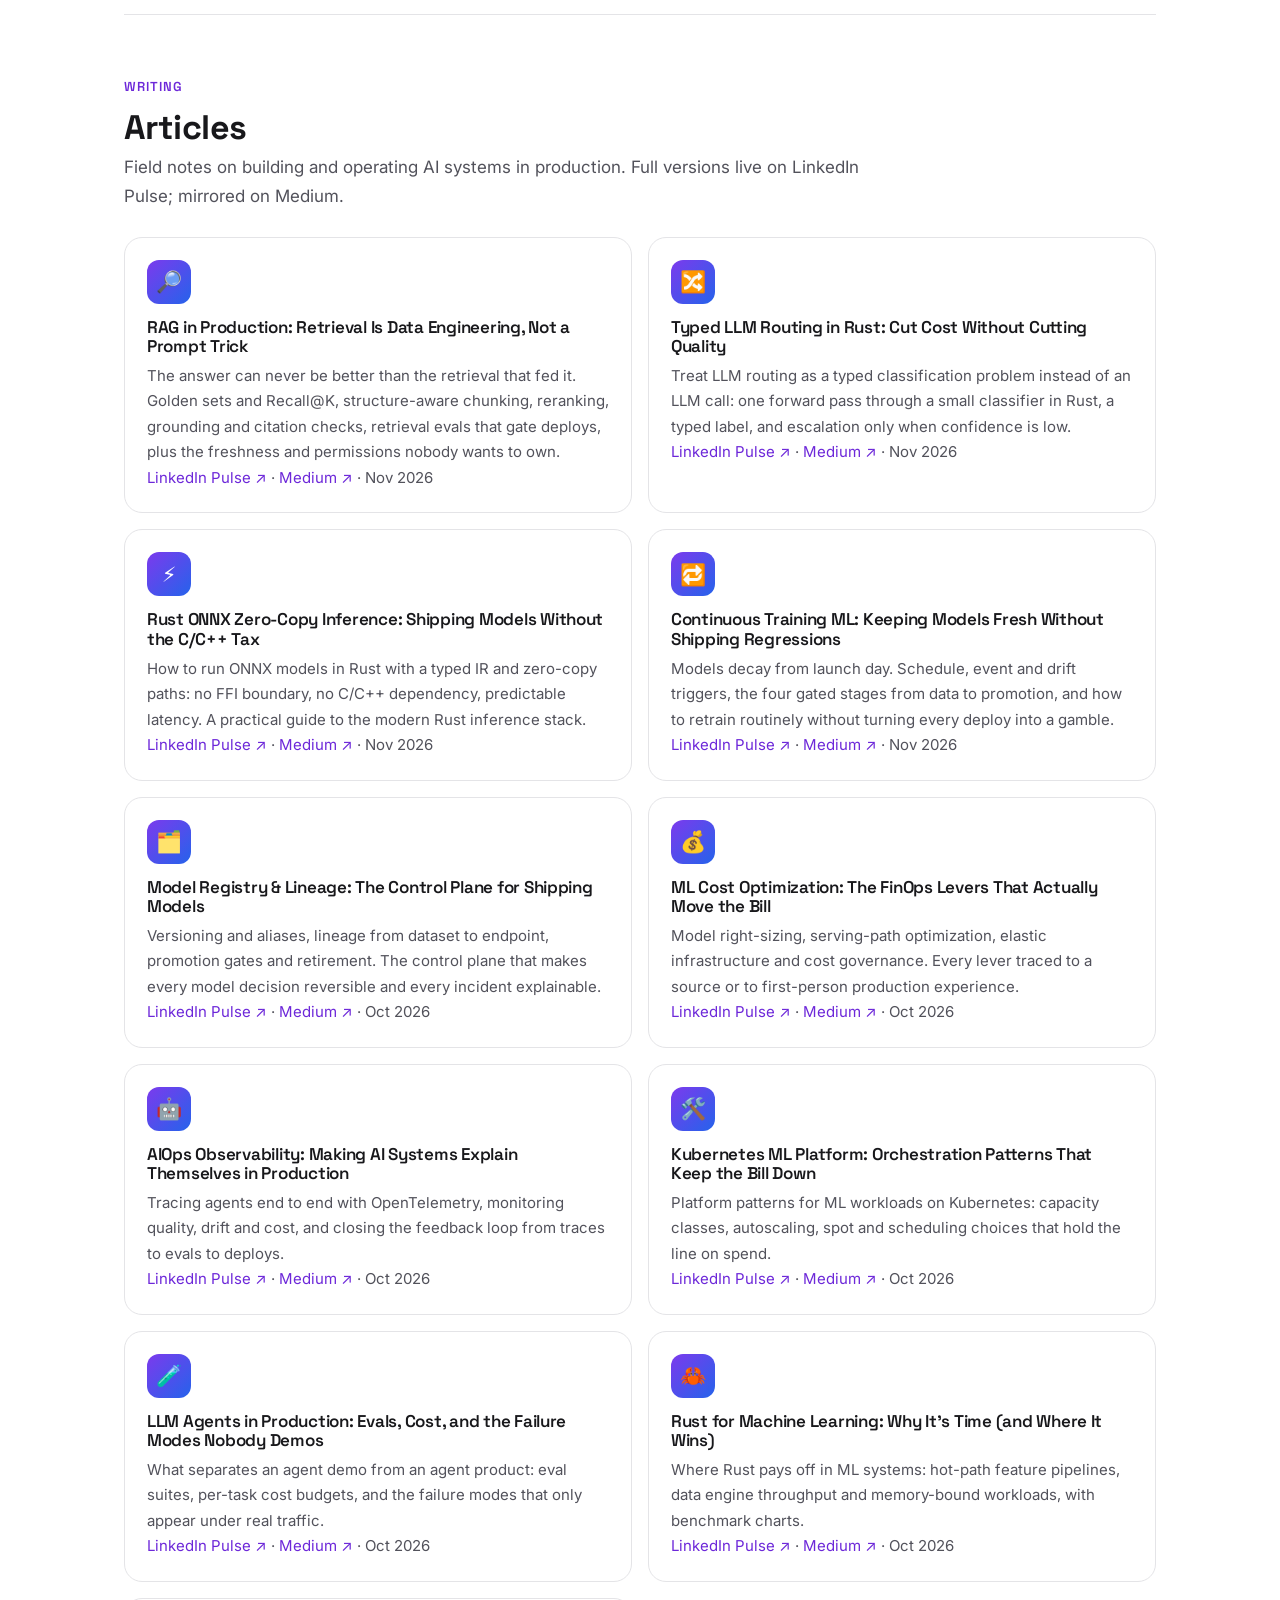
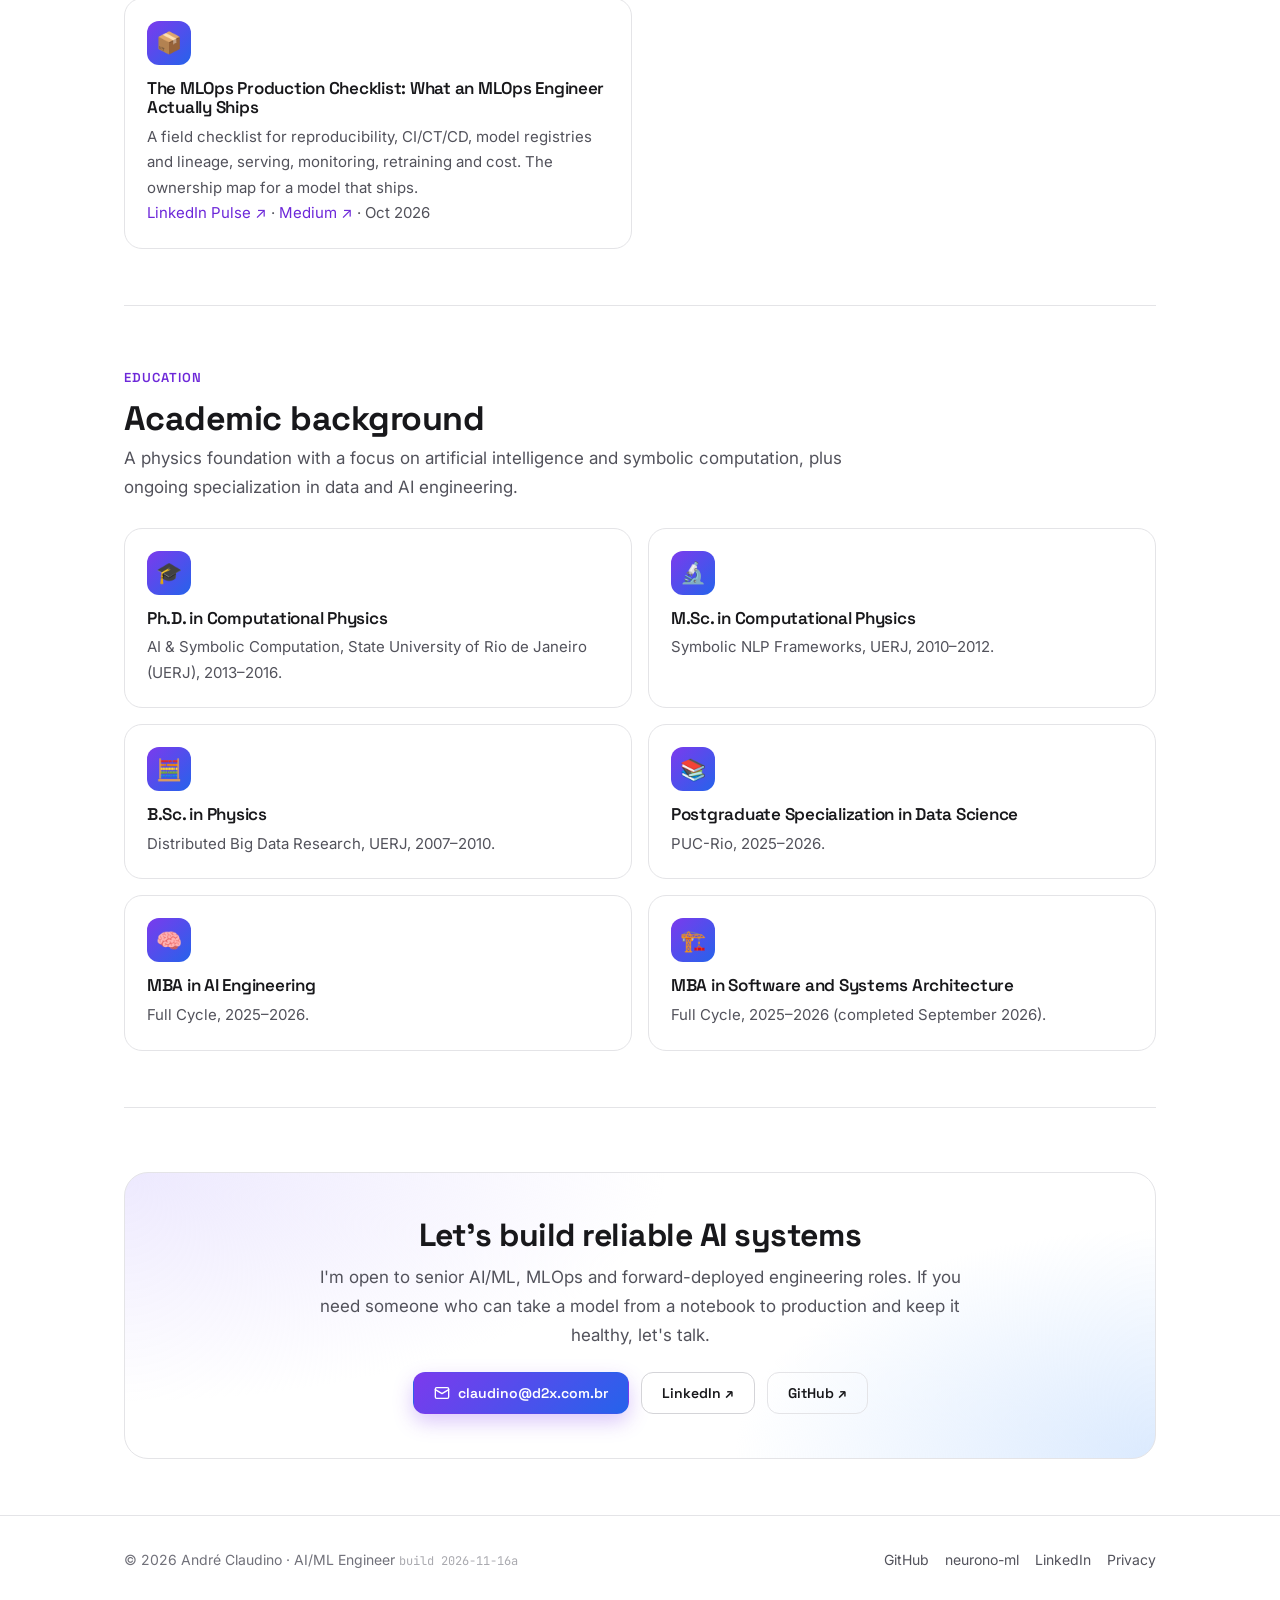
==== commit 91c253af: "content: mark MBA in Software and Systems Architecture as completed (Sep 2026)" ====
--- a/index.html
+++ b/index.html
@@ -2224,7 +2224,7 @@
         <article class="card">
           <span class="card__icon">🏗️</span>
           <h3 class="card__title">MBA in Software and Systems Architecture</h3>
-          <p>Full Cycle, 2025–2026.</p>
+          <p>Full Cycle, 2025–2026 (completed September 2026).</p>
         </article>
       </div>
     </section>
@@ -2252,7 +2252,7 @@
 
   <footer class="footer">
     <div class="container footer__inner">
-      <span>© <span id="year">2026</span> André Claudino · AI/ML Engineer <span class="footer__build">build 2026-11-12a</span></span>
+      <span>© <span id="year">2026</span> André Claudino · AI/ML Engineer <span class="footer__build">build 2026-11-16a</span></span>
       <span class="footer__links">
         <a href="https://github.com/andreclaudino" target="_blank" rel="noopener">GitHub</a>
         <a href="https://github.com/neurono-ml" target="_blank" rel="noopener">neurono-ml</a>
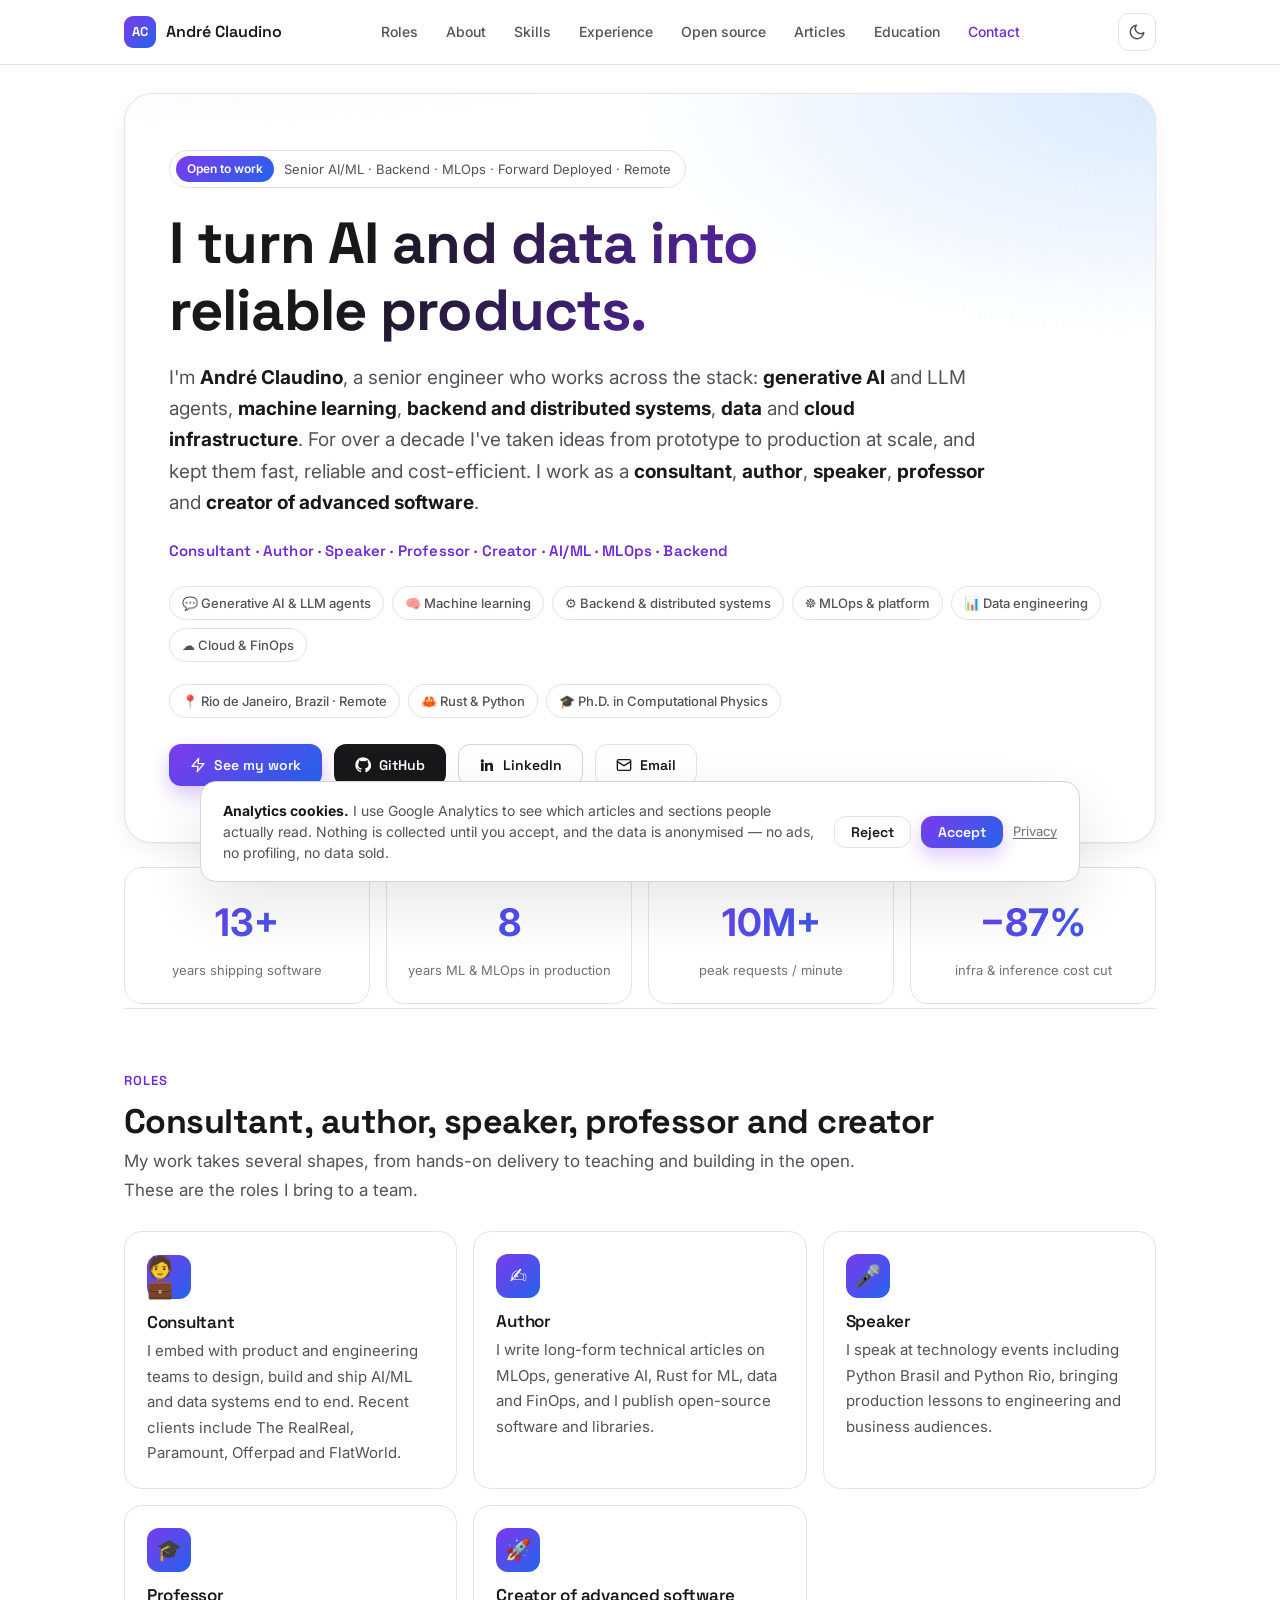
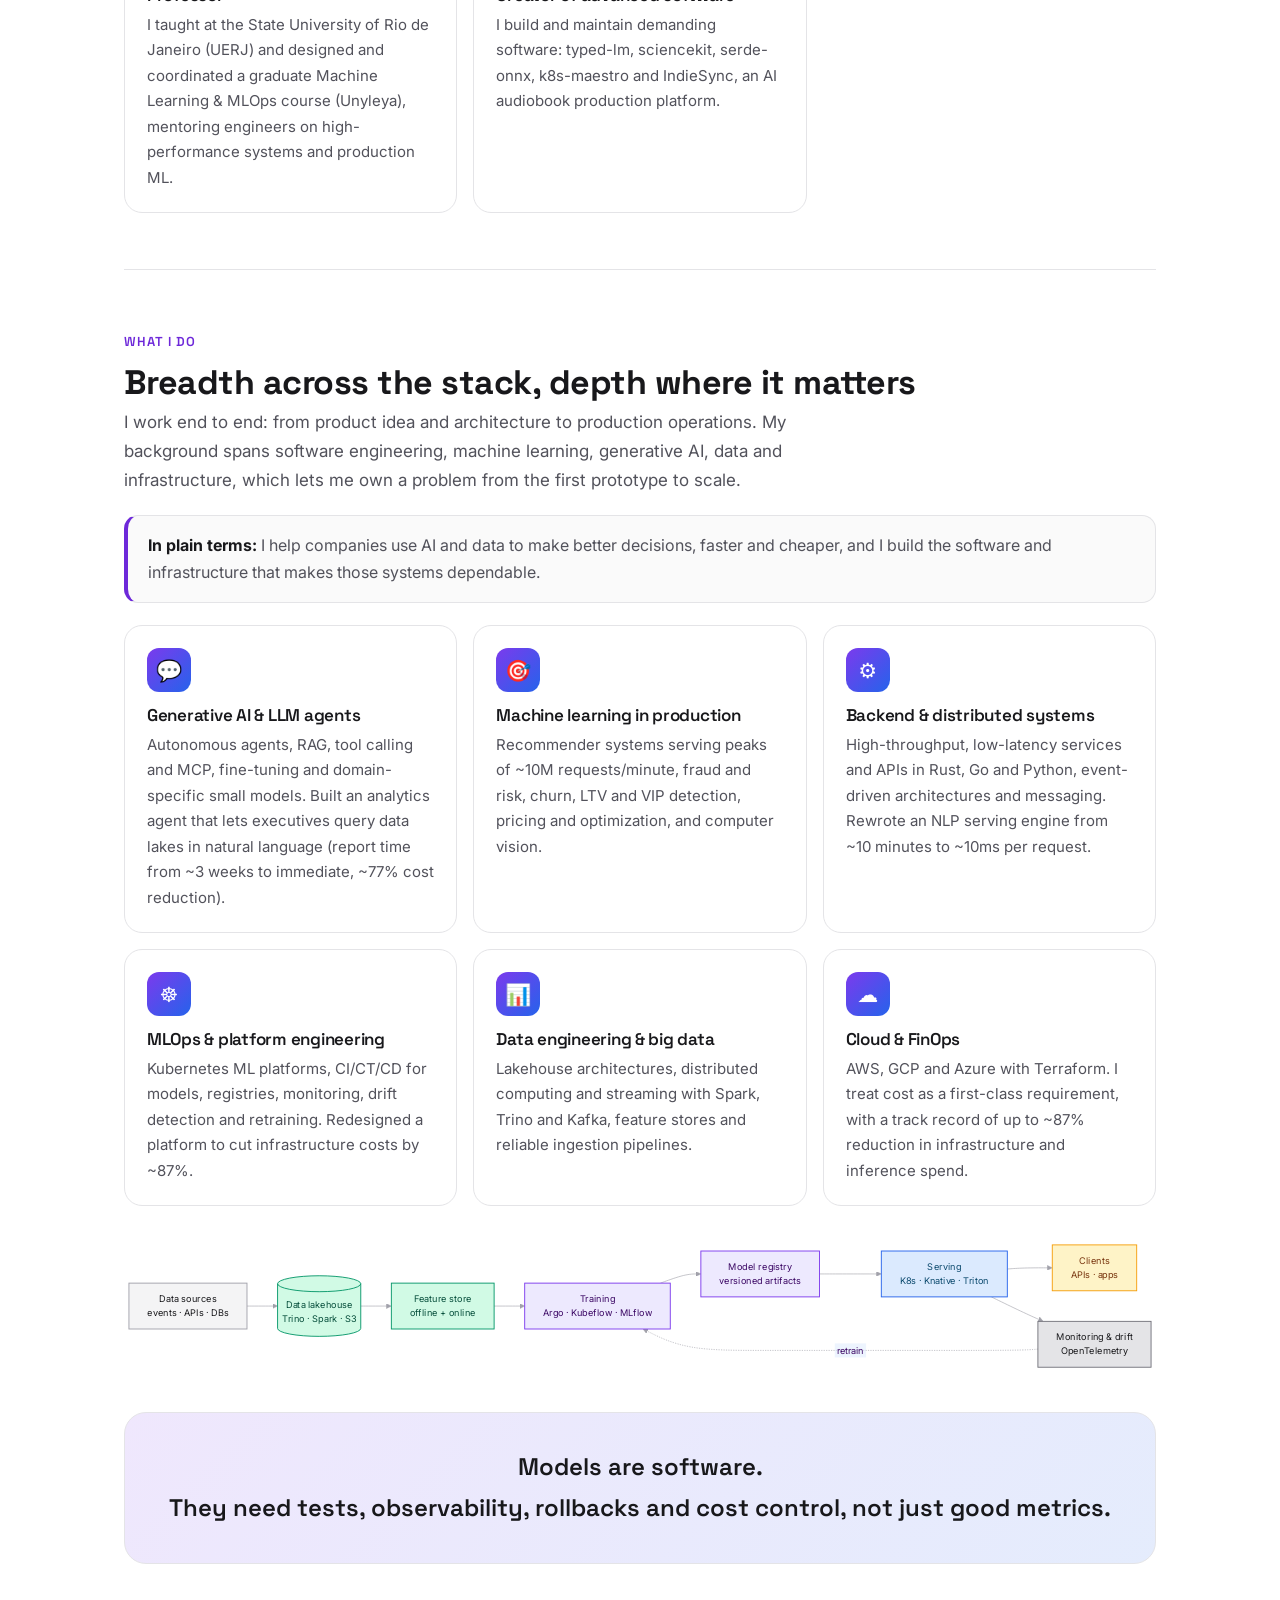
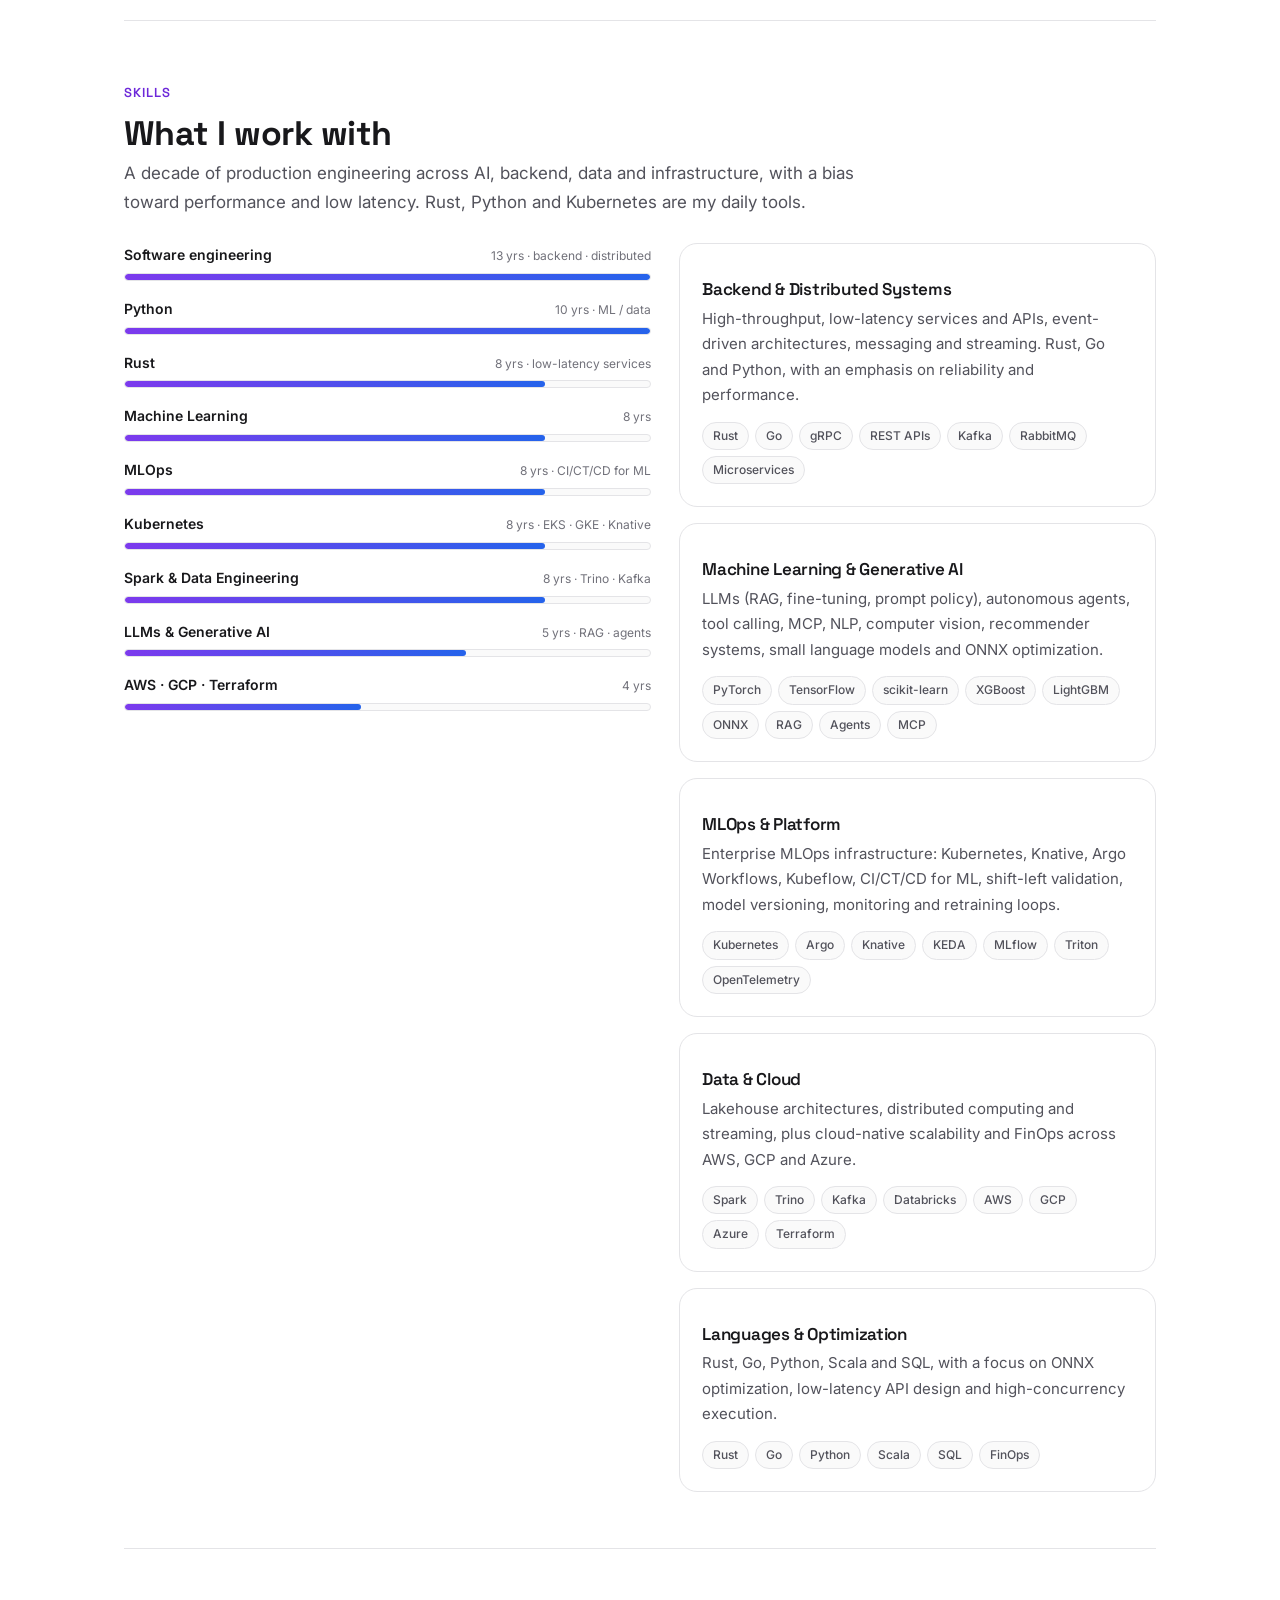
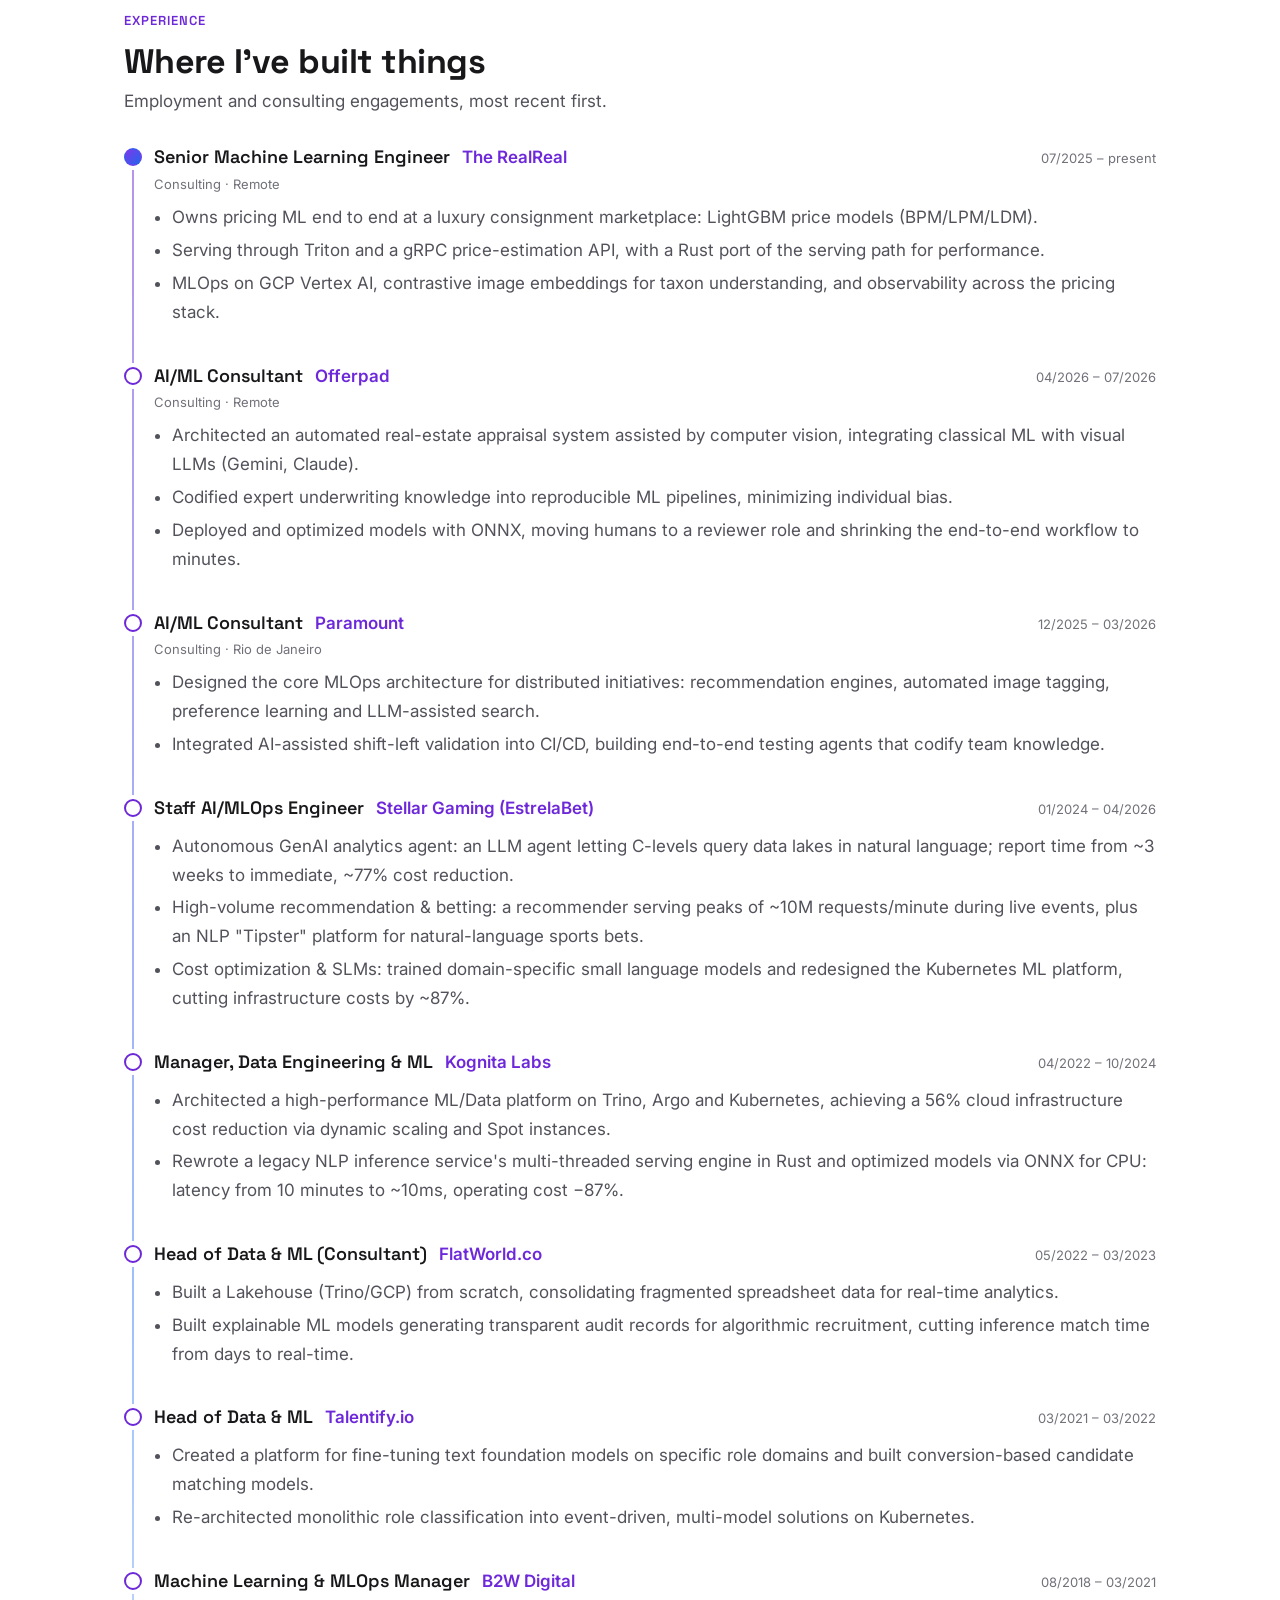
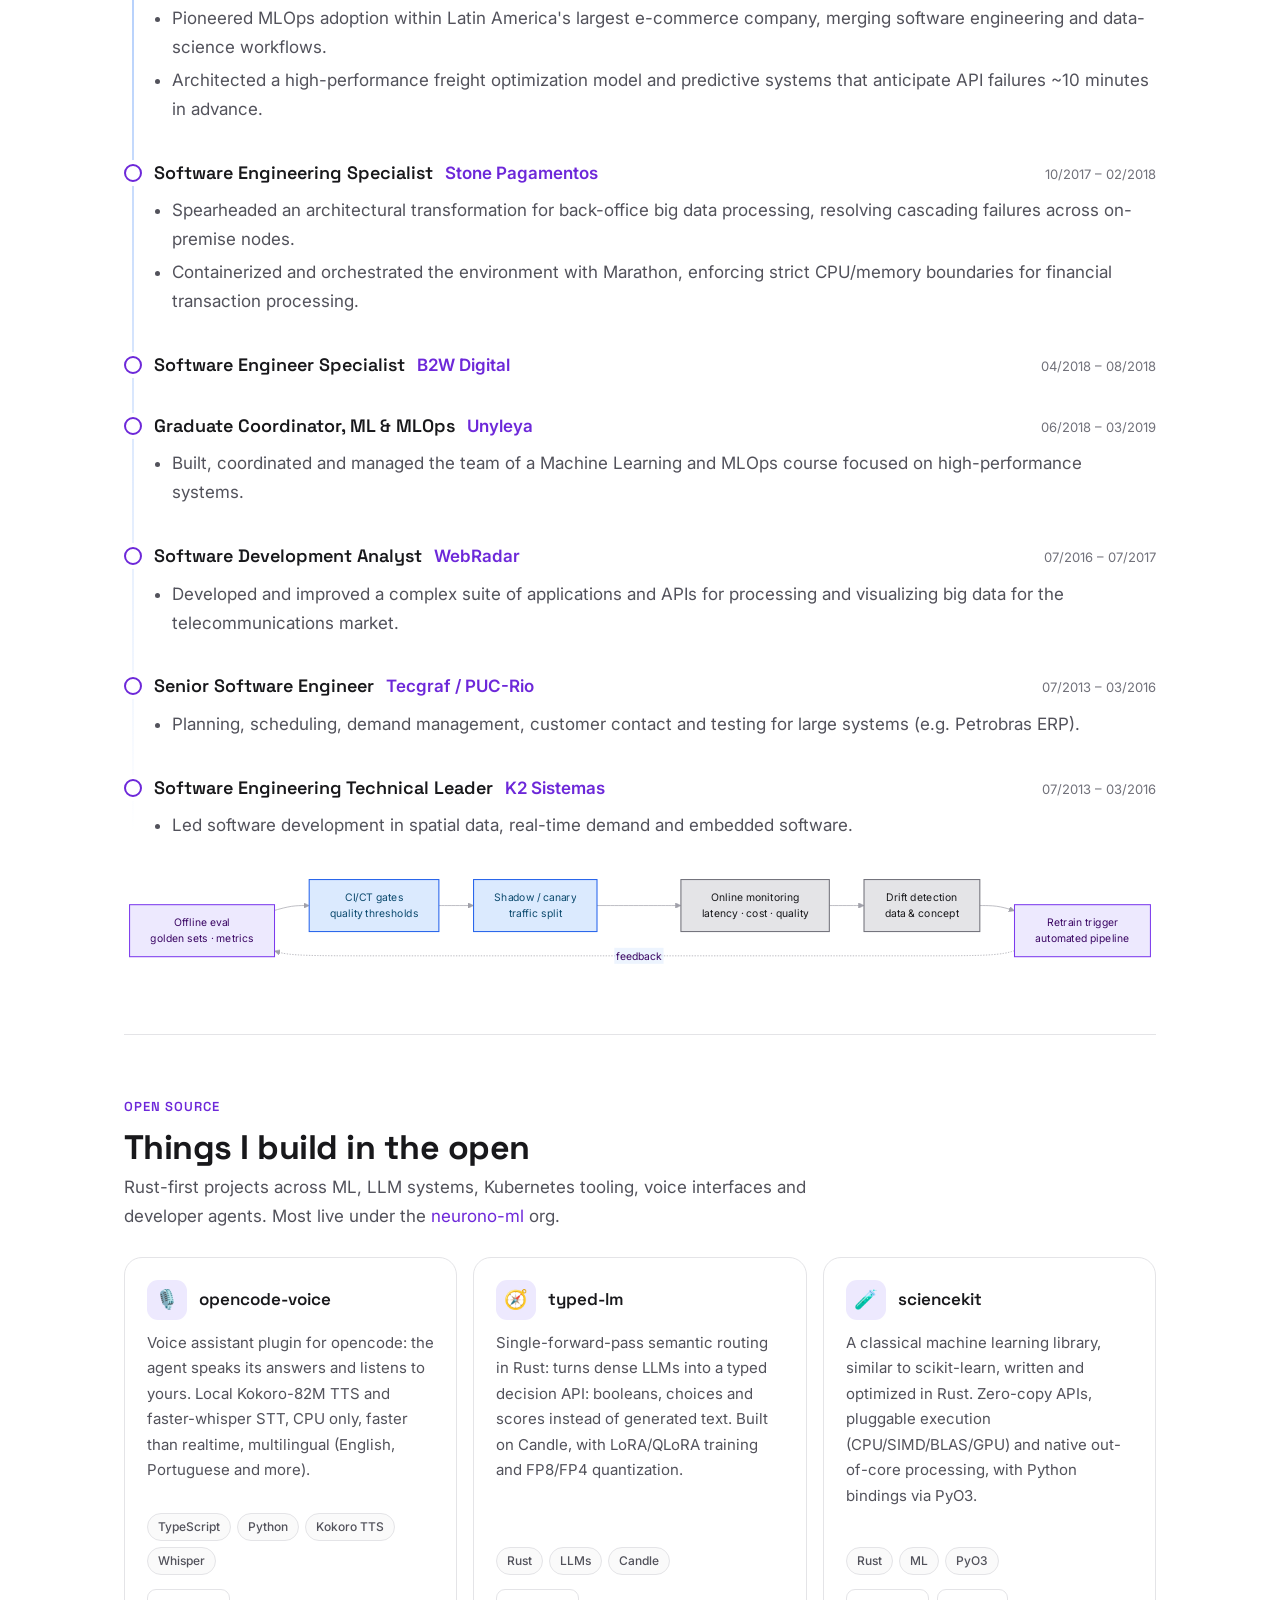
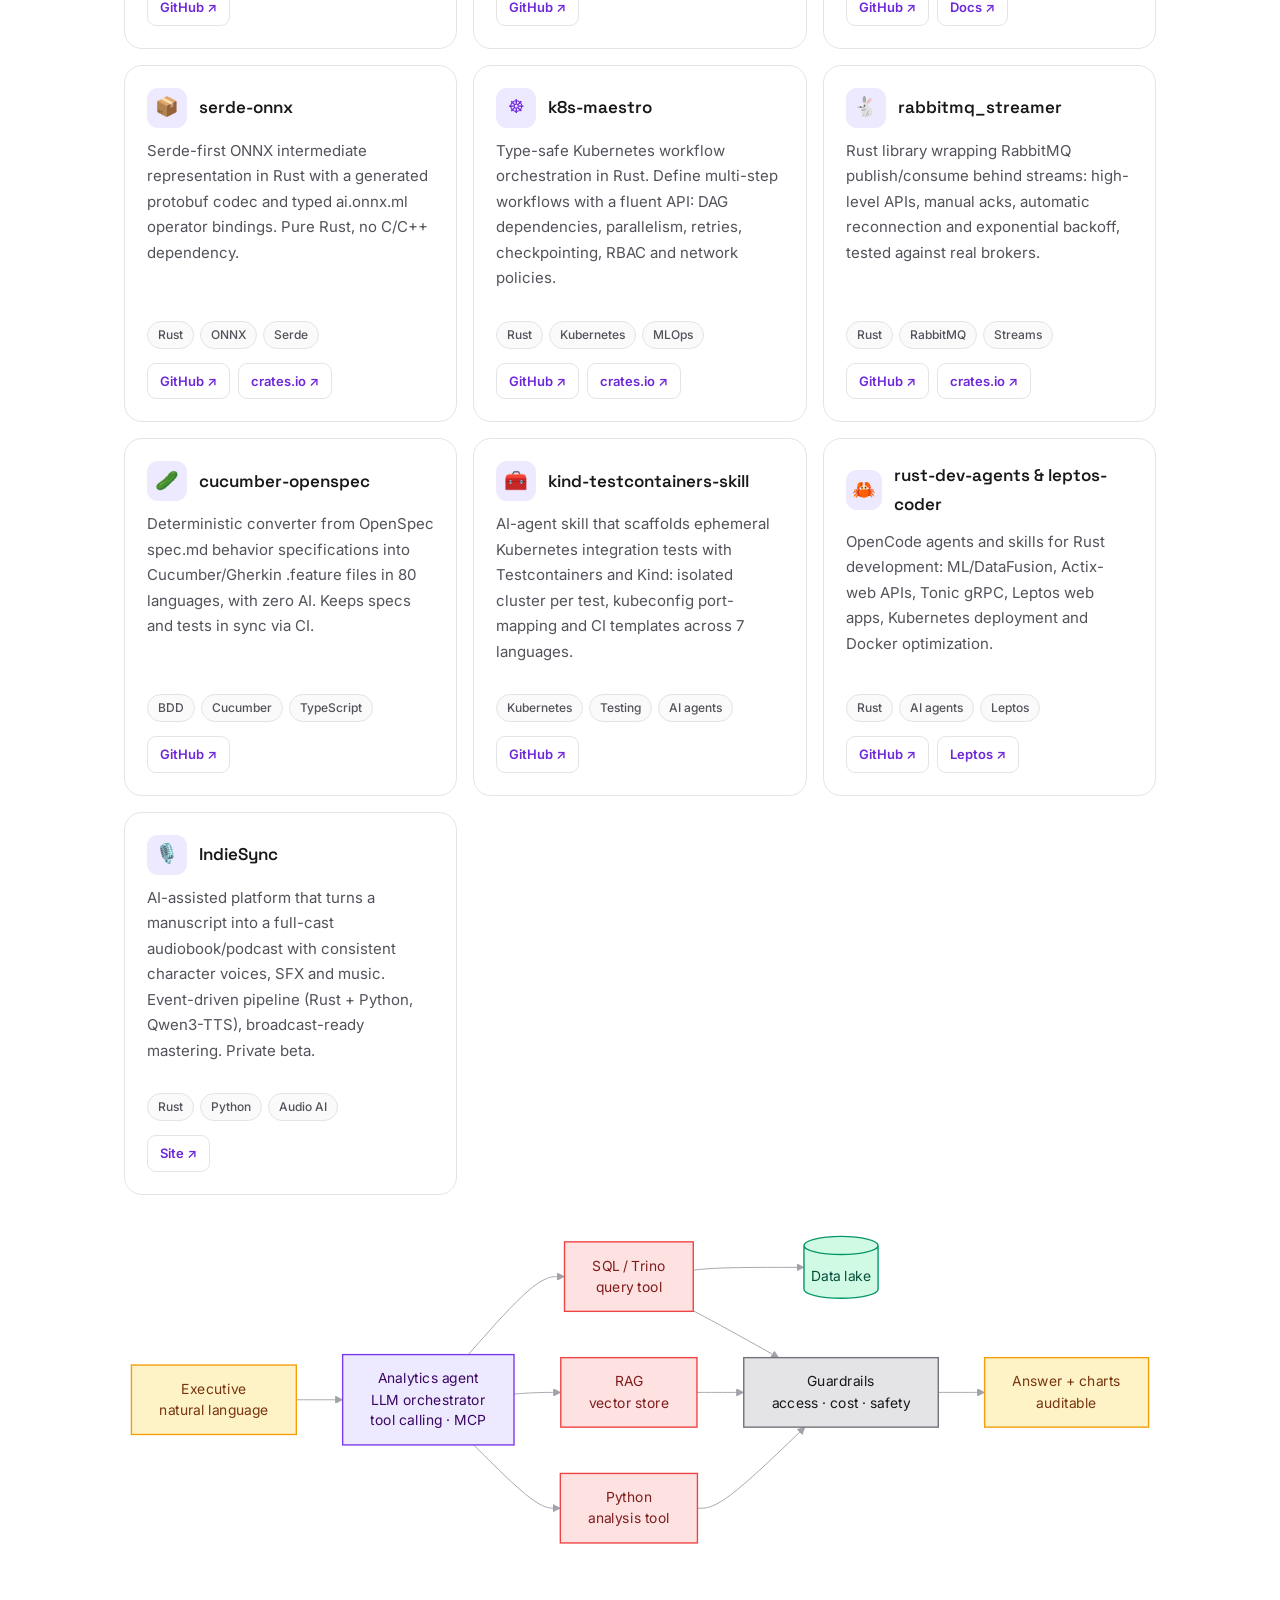
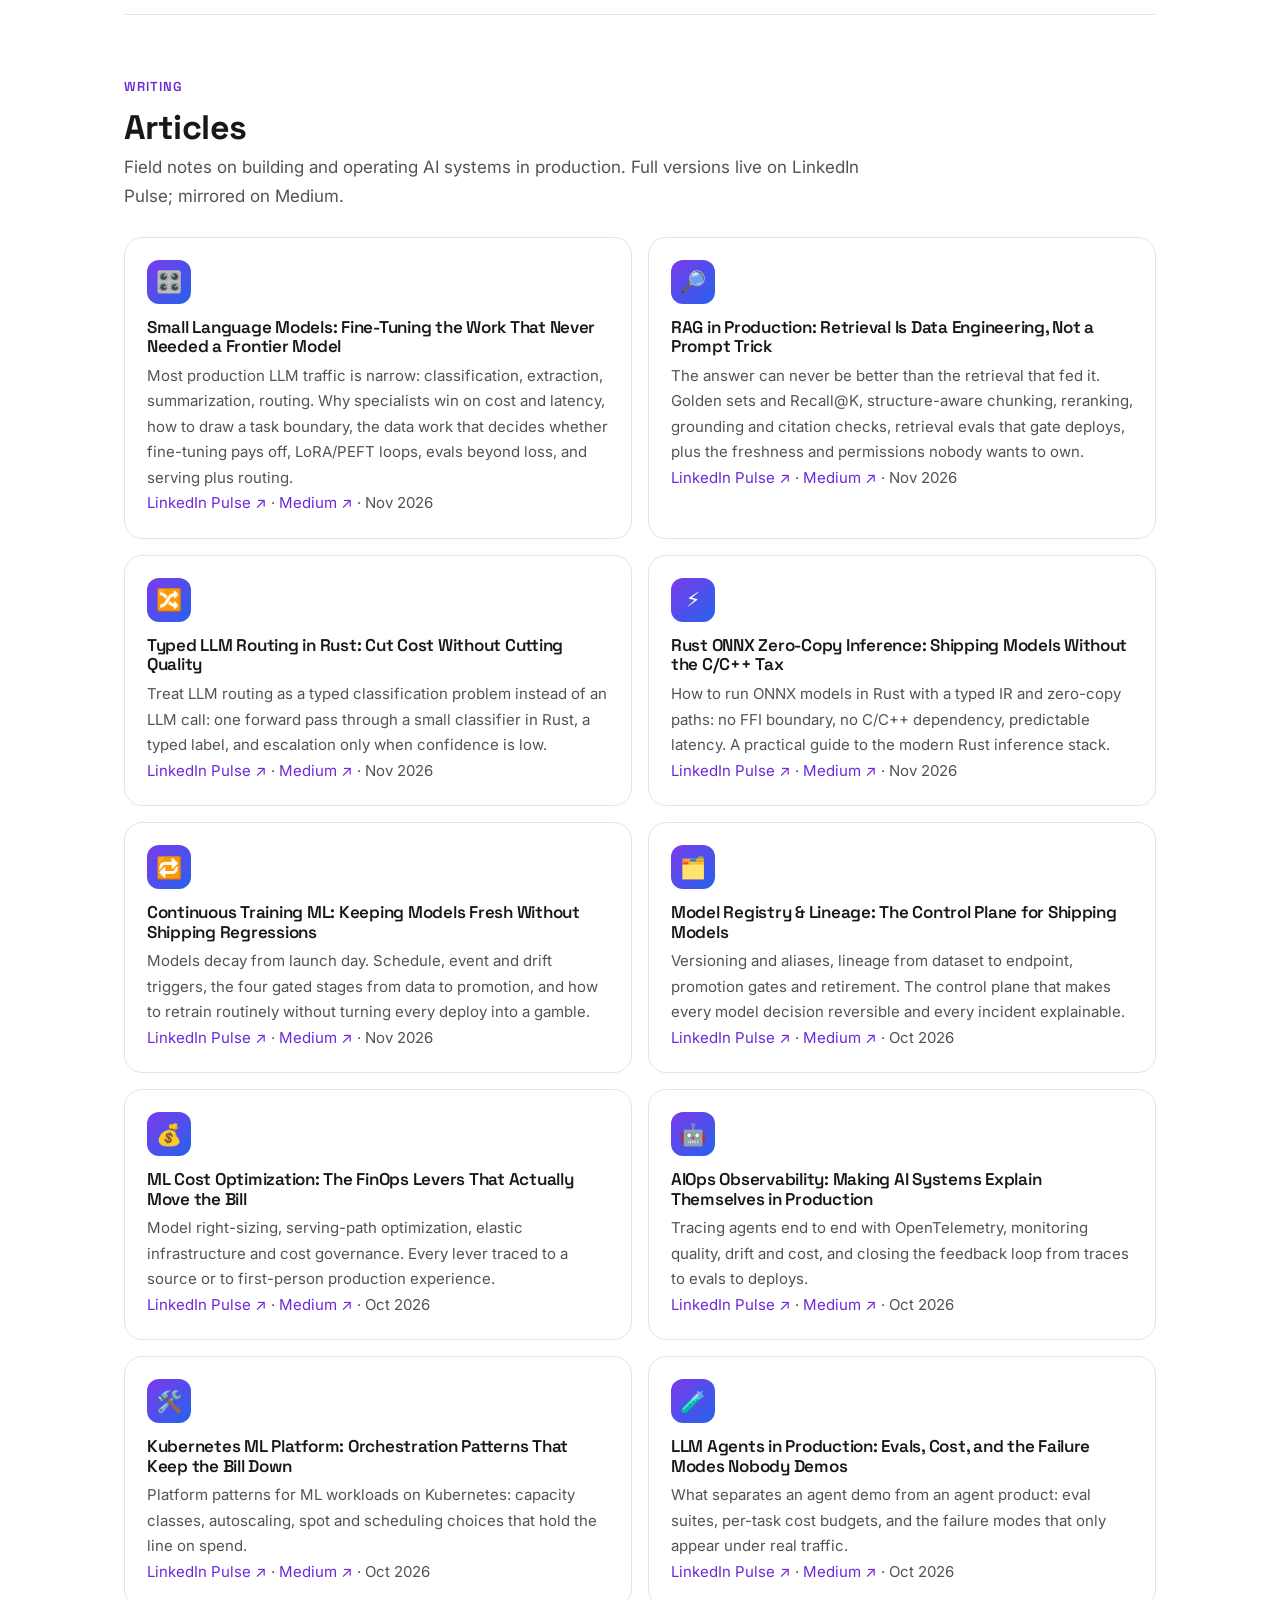
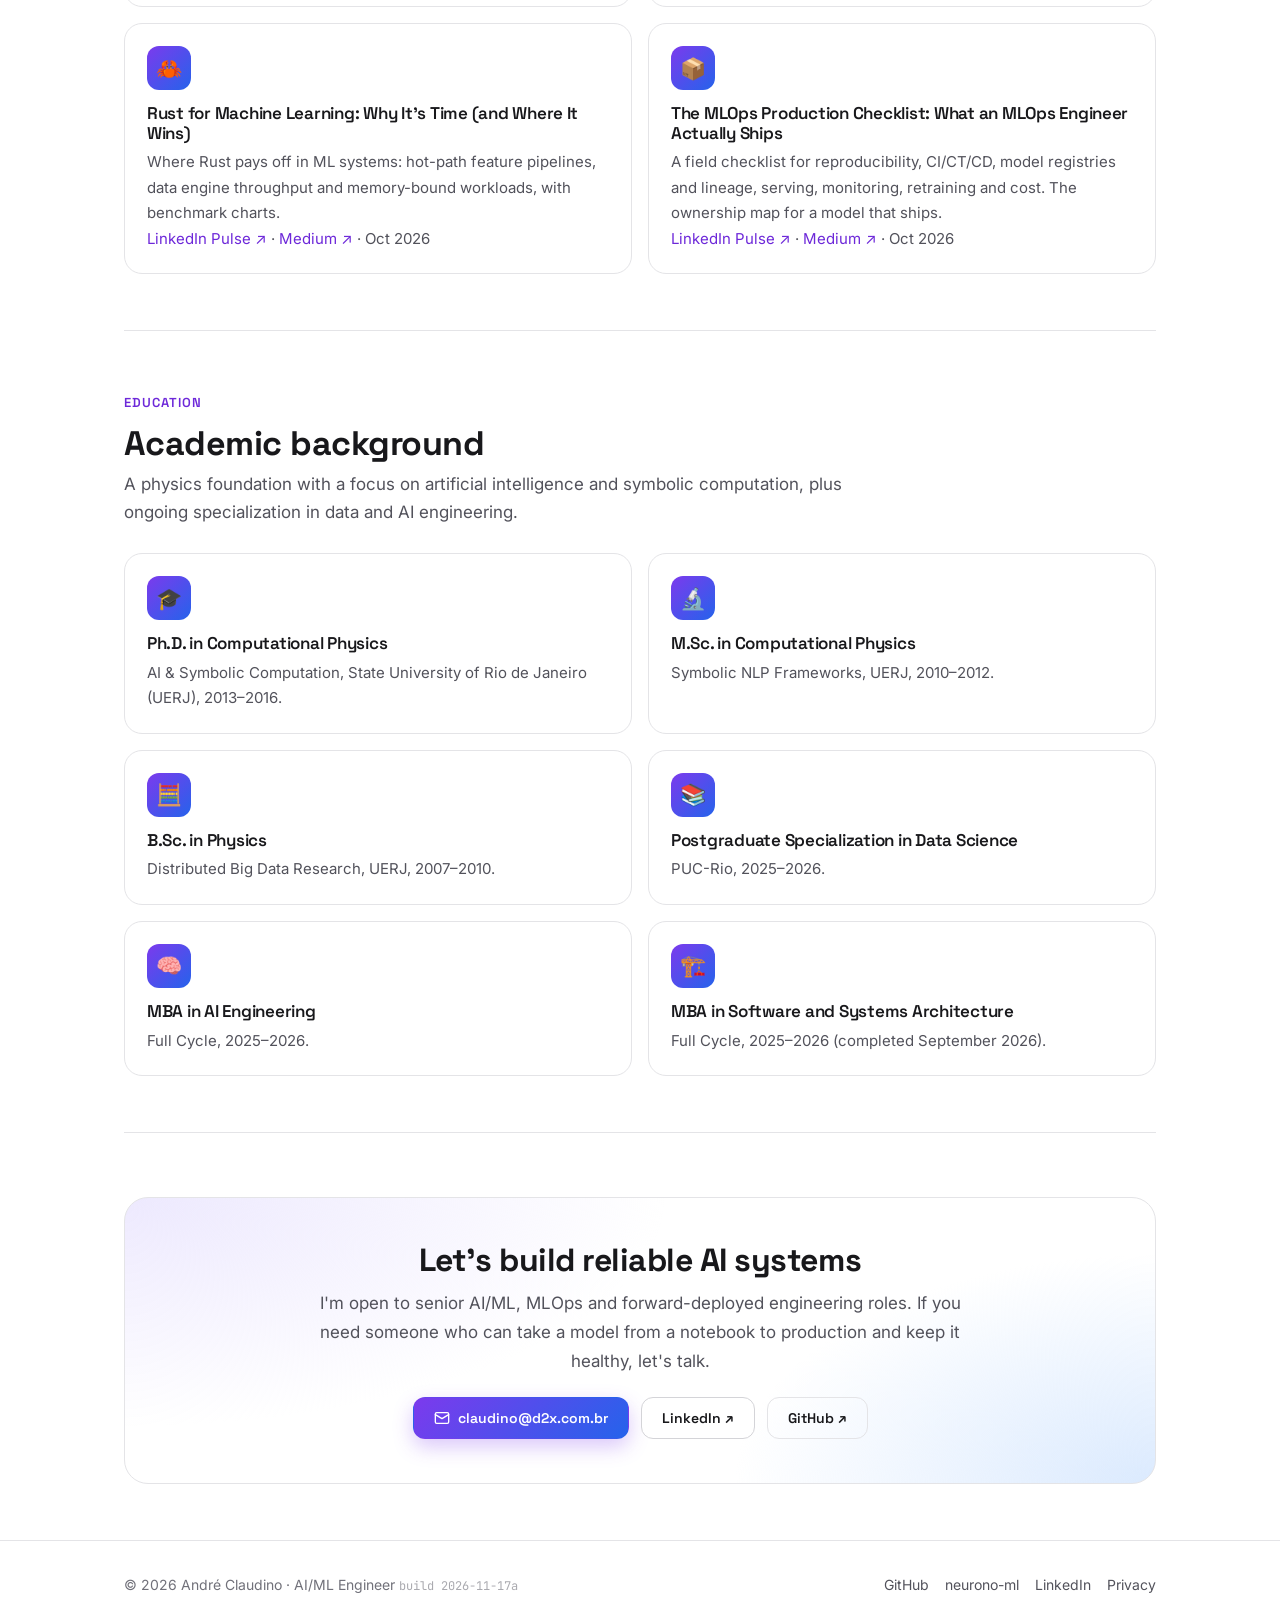
==== commit 20884eac: "content: add Small Language Models article (LinkedIn + Medium)" ====
--- a/index.html
+++ b/index.html
@@ -1315,10 +1315,22 @@
         "@id": "https://andreclaudino.com/#articles",
         "name": "Articles by André Claudino",
         "itemListOrder": "https://schema.org/ItemListOrderDescending",
-        "numberOfItems": 7,
+        "numberOfItems": 8,
         "itemListElement": [
           {
             "@type": "ListItem", "position": 1,
+            "item": {
+              "@type": "BlogPosting",
+              "headline": "Small Language Models: Fine-Tuning the Work That Never Needed a Frontier Model",
+              "datePublished": "2026-11",
+              "inLanguage": "en",
+              "author": { "@id": "https://andreclaudino.com/#person" },
+              "url": "https://www.linkedin.com/pulse/small-language-models-fine-tuning-work-never-needed-model-claudino-ippqf/",
+              "sameAs": "https://medium.com/@andrelgcclaudino/small-language-models-fine-tuning-the-work-that-never-needed-a-frontier-model-d374a1609376"
+            }
+          },
+          {
+            "@type": "ListItem", "position": 2,
             "item": {
               "@type": "BlogPosting",
               "headline": "Model Registry & Lineage: The Control Plane for Shipping Models",
@@ -1330,7 +1342,7 @@
             }
           },
           {
-            "@type": "ListItem", "position": 2,
+            "@type": "ListItem", "position": 3,
             "item": {
               "@type": "BlogPosting",
               "headline": "ML Cost Optimization: The FinOps Levers That Actually Move the Bill",
@@ -1341,7 +1353,7 @@
             }
           },
           {
-            "@type": "ListItem", "position": 3,
+            "@type": "ListItem", "position": 4,
             "item": {
               "@type": "BlogPosting",
               "headline": "AIOps Observability: Making AI Systems Explain Themselves in Production",
@@ -1352,7 +1364,7 @@
             }
           },
           {
-            "@type": "ListItem", "position": 4,
+            "@type": "ListItem", "position": 5,
             "item": {
               "@type": "BlogPosting",
               "headline": "Kubernetes ML Platform: Orchestration Patterns That Keep the Bill Down",
@@ -1363,7 +1375,7 @@
             }
           },
           {
-            "@type": "ListItem", "position": 5,
+            "@type": "ListItem", "position": 6,
             "item": {
               "@type": "BlogPosting",
               "headline": "LLM Agents in Production: Evals, Cost, and the Failure Modes Nobody Demos",
@@ -1374,7 +1386,7 @@
             }
           },
           {
-            "@type": "ListItem", "position": 6,
+            "@type": "ListItem", "position": 7,
             "item": {
               "@type": "BlogPosting",
               "headline": "Rust for Machine Learning: Why It's Time (and Where It Wins)",
@@ -1385,7 +1397,7 @@
             }
           },
           {
-            "@type": "ListItem", "position": 7,
+            "@type": "ListItem", "position": 8,
             "item": {
               "@type": "BlogPosting",
               "headline": "The MLOps Production Checklist: What an MLOps Engineer Actually Ships",
@@ -2121,6 +2133,12 @@
 
       <div class="grid grid--2" style="margin-top:26px">
         <article class="card">
+          <span class="card__icon">🎛️</span>
+          <h3 class="card__title">Small Language Models: Fine-Tuning the Work That Never Needed a Frontier Model</h3>
+          <p>Most production LLM traffic is narrow: classification, extraction, summarization, routing. Why specialists win on cost and latency, how to draw a task boundary, the data work that decides whether fine-tuning pays off, LoRA/PEFT loops, evals beyond loss, and serving plus routing.</p>
+          <p><a href="https://www.linkedin.com/pulse/small-language-models-fine-tuning-work-never-needed-model-claudino-ippqf/" target="_blank" rel="noopener">LinkedIn Pulse ↗</a> · <a href="https://medium.com/@andrelgcclaudino/small-language-models-fine-tuning-the-work-that-never-needed-a-frontier-model-d374a1609376" target="_blank" rel="noopener">Medium ↗</a> · Nov 2026</p>
+        </article>
+        <article class="card">
           <span class="card__icon">🔎</span>
           <h3 class="card__title">RAG in Production: Retrieval Is Data Engineering, Not a Prompt Trick</h3>
           <p>The answer can never be better than the retrieval that fed it. Golden sets and Recall@K, structure-aware chunking, reranking, grounding and citation checks, retrieval evals that gate deploys, plus the freshness and permissions nobody wants to own.</p>
@@ -2252,7 +2270,7 @@
 
   <footer class="footer">
     <div class="container footer__inner">
-      <span>© <span id="year">2026</span> André Claudino · AI/ML Engineer <span class="footer__build">build 2026-11-16a</span></span>
+      <span>© <span id="year">2026</span> André Claudino · AI/ML Engineer <span class="footer__build">build 2026-11-17a</span></span>
       <span class="footer__links">
         <a href="https://github.com/andreclaudino" target="_blank" rel="noopener">GitHub</a>
         <a href="https://github.com/neurono-ml" target="_blank" rel="noopener">neurono-ml</a>
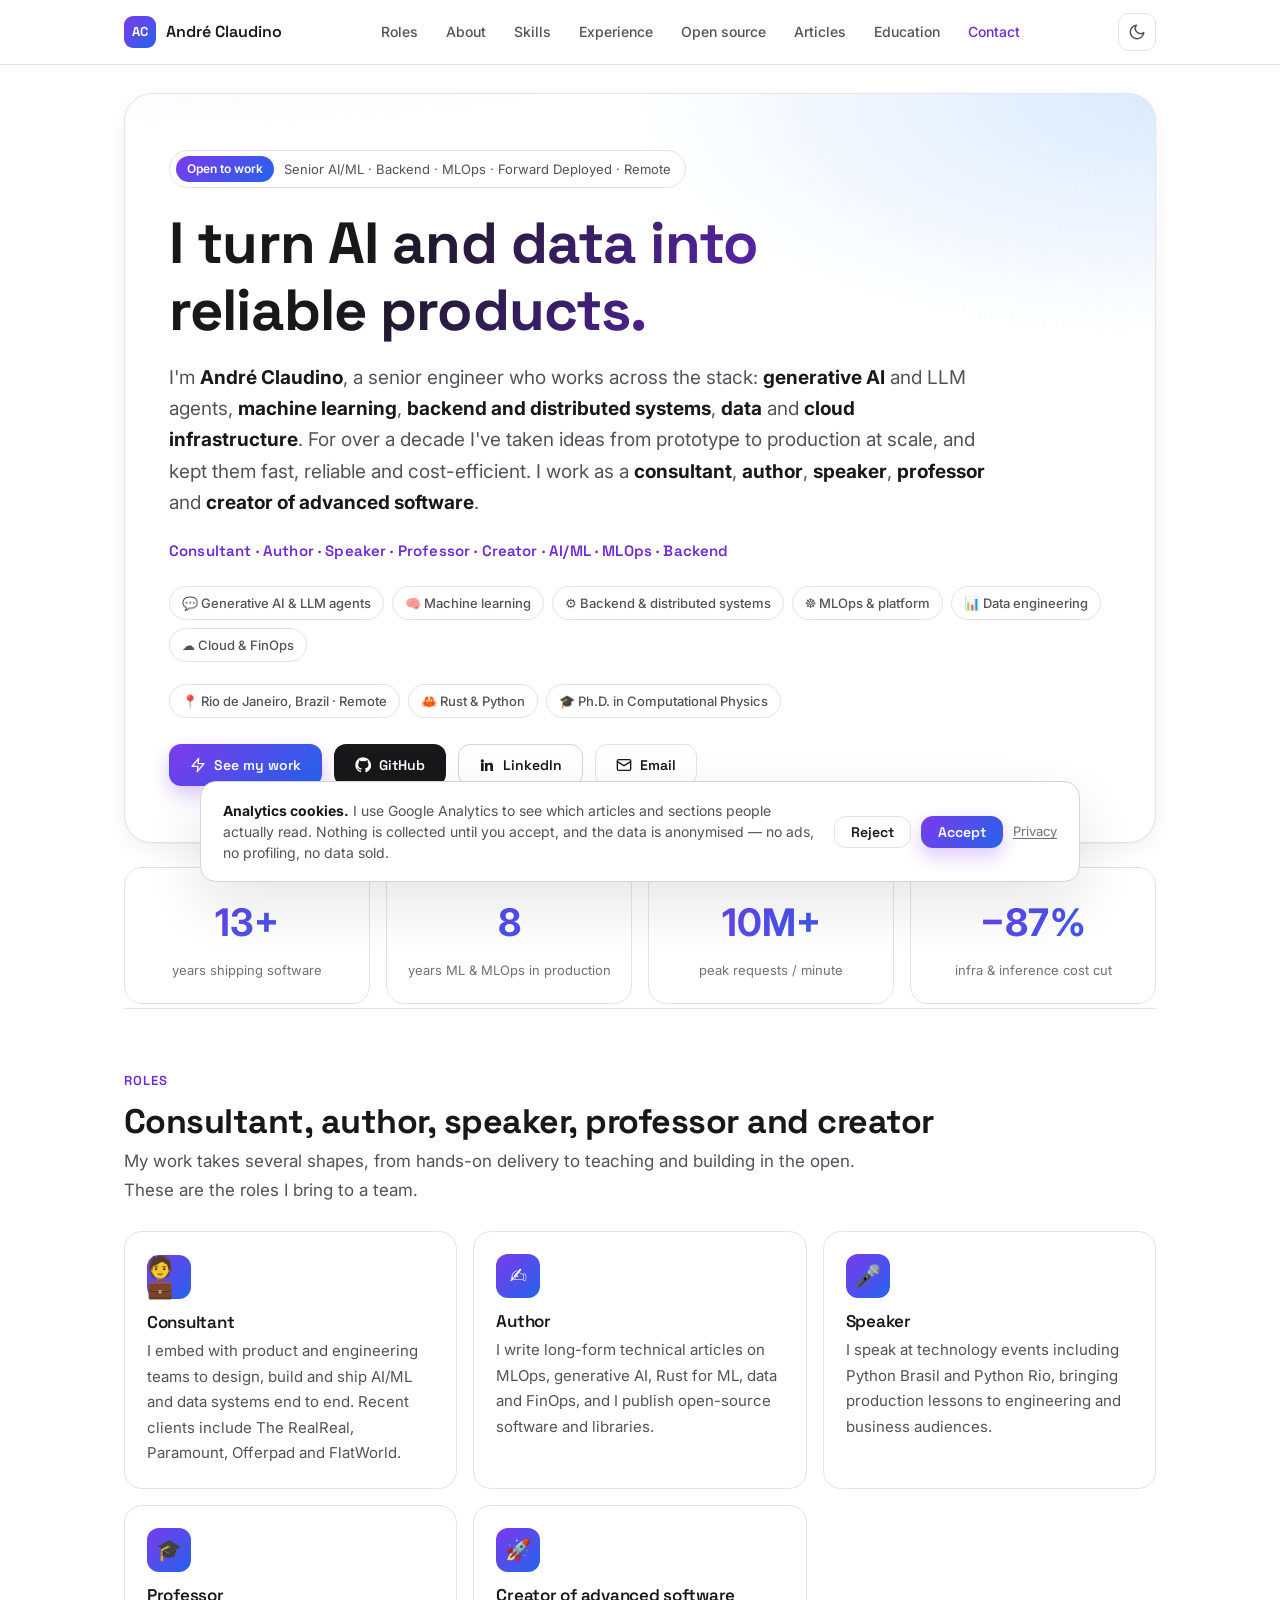
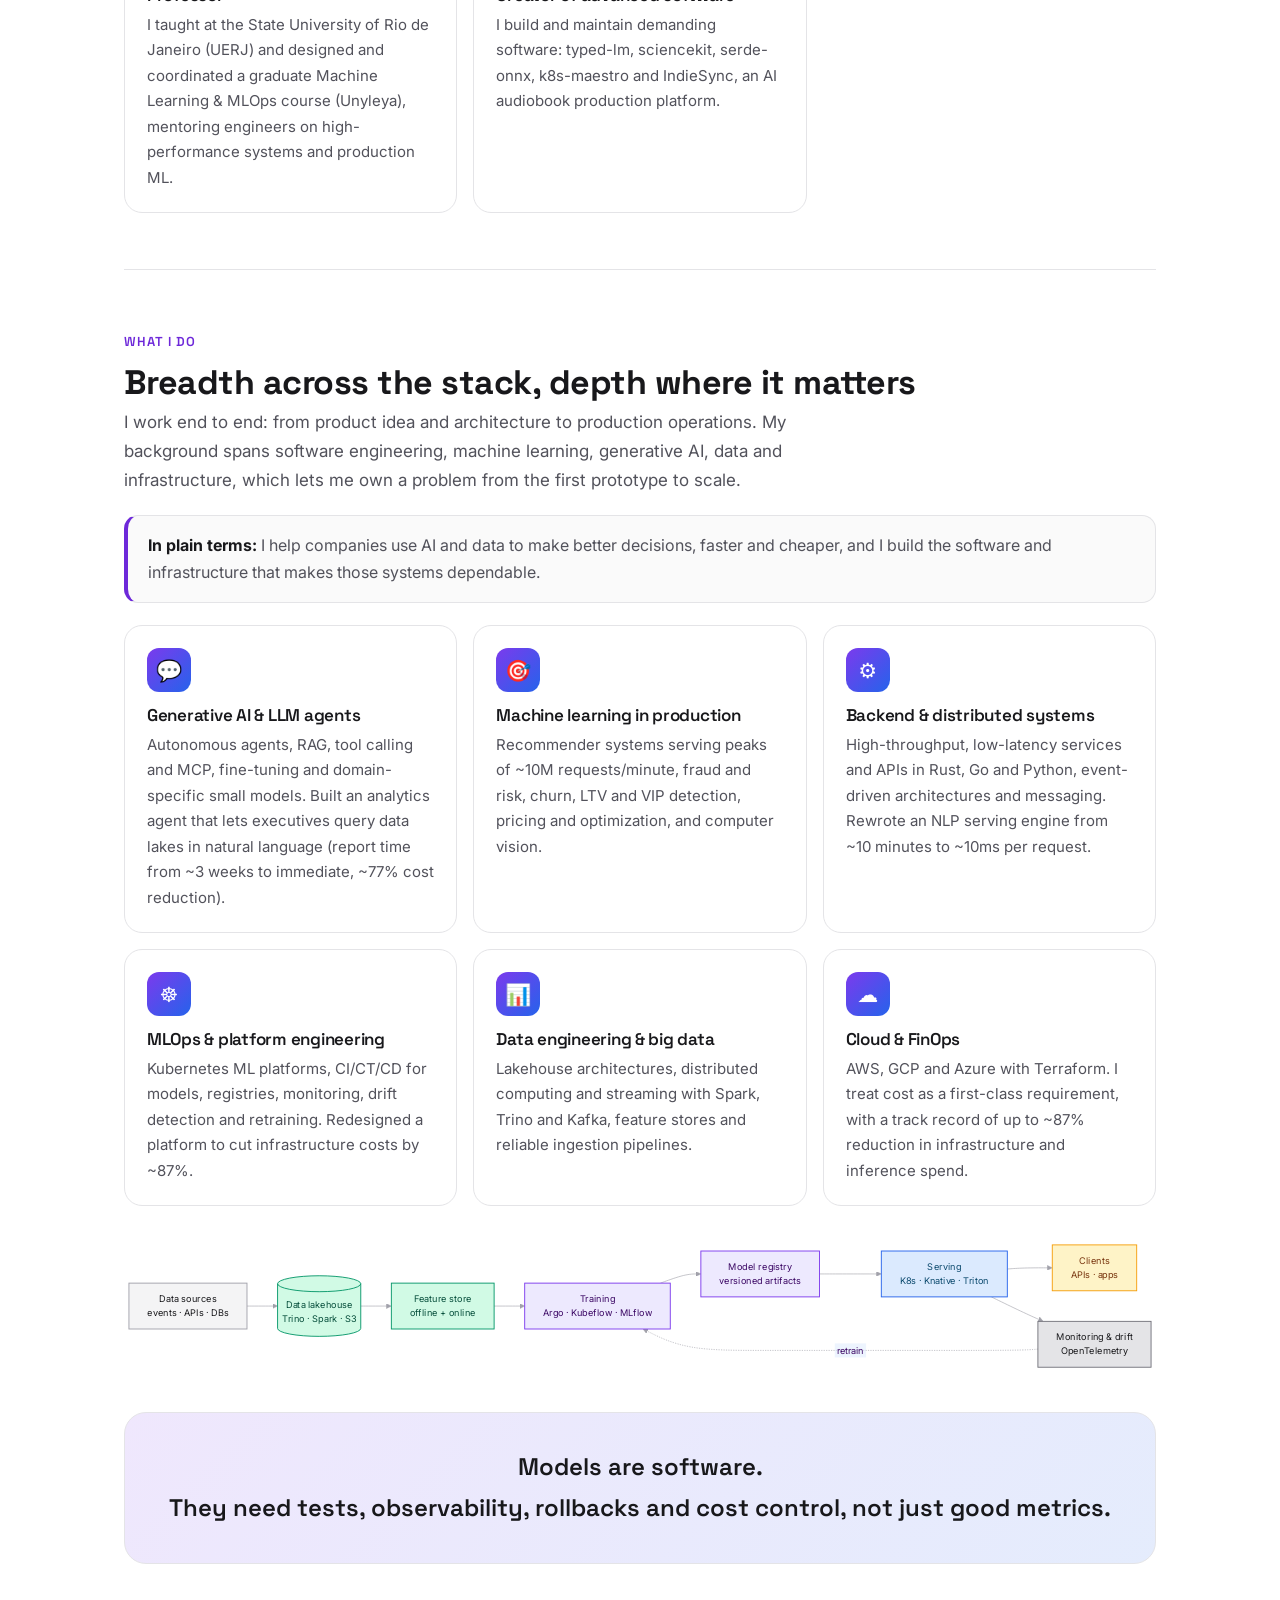
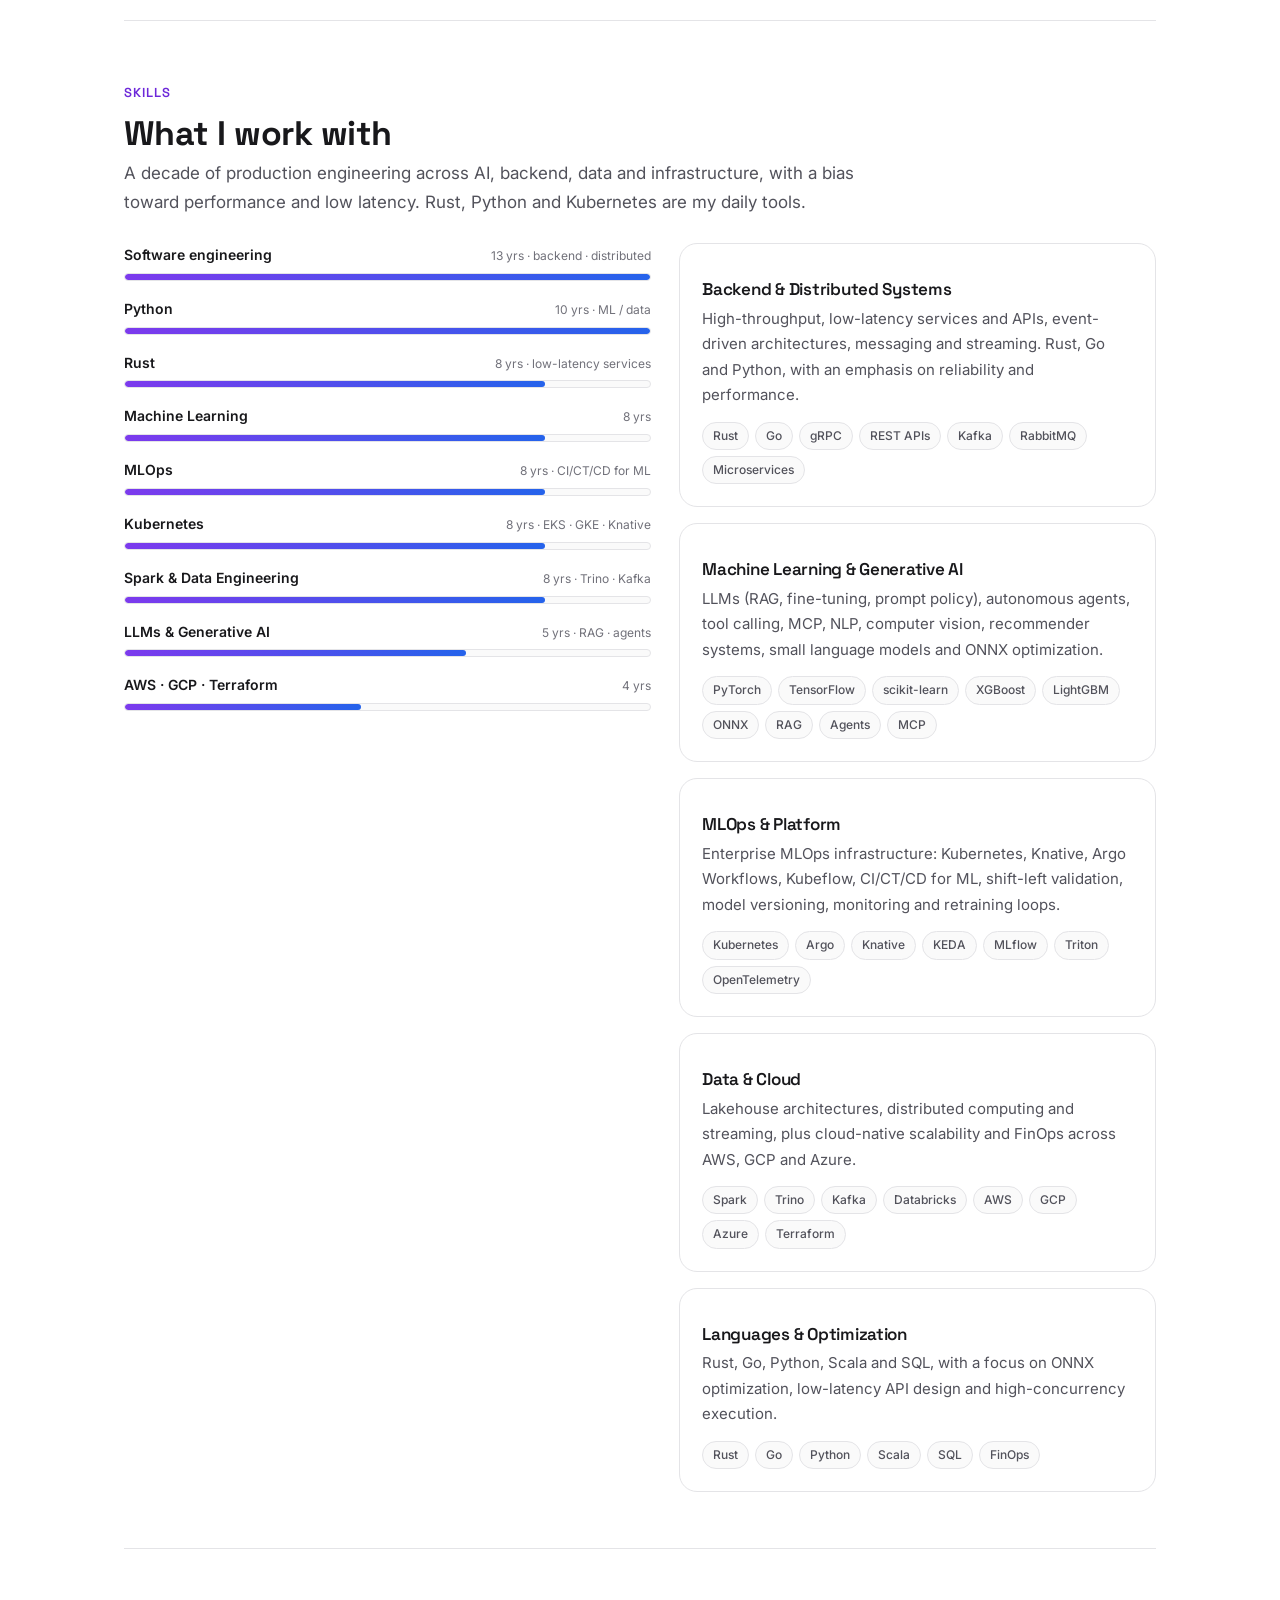
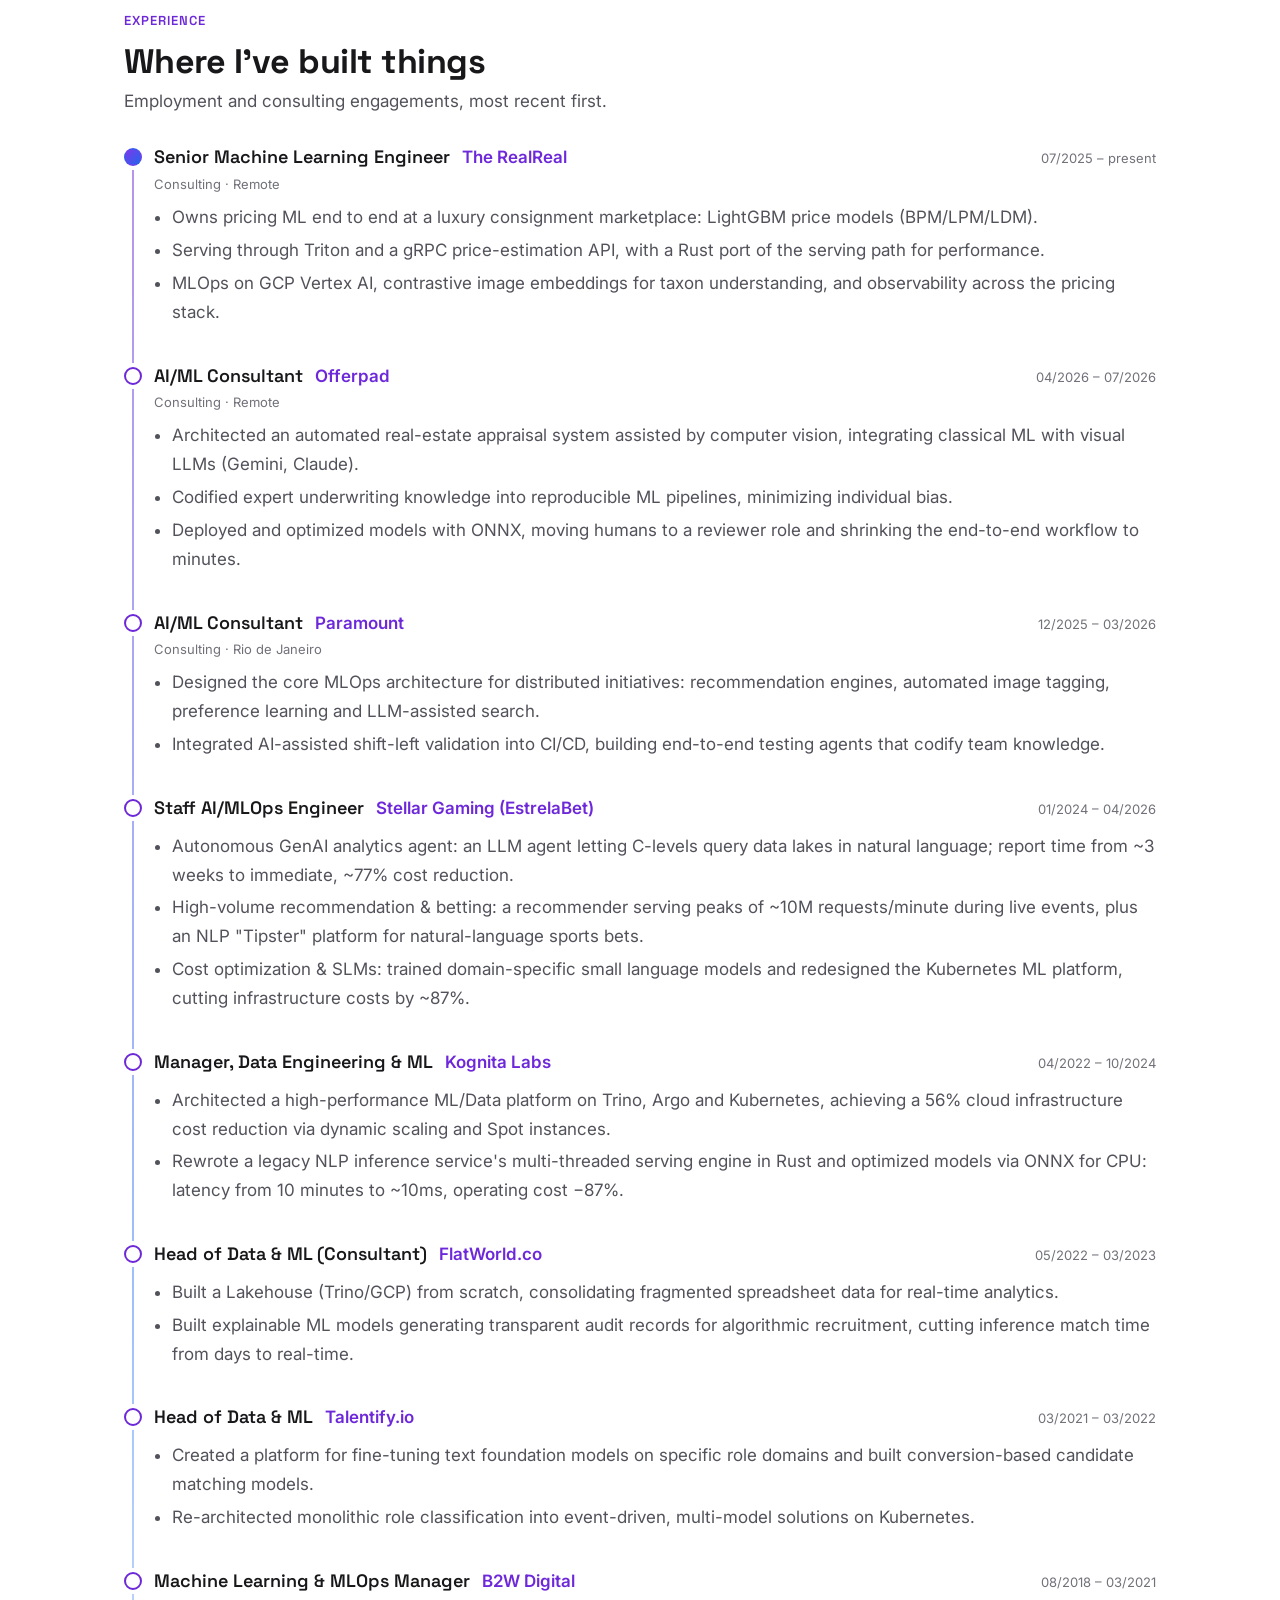
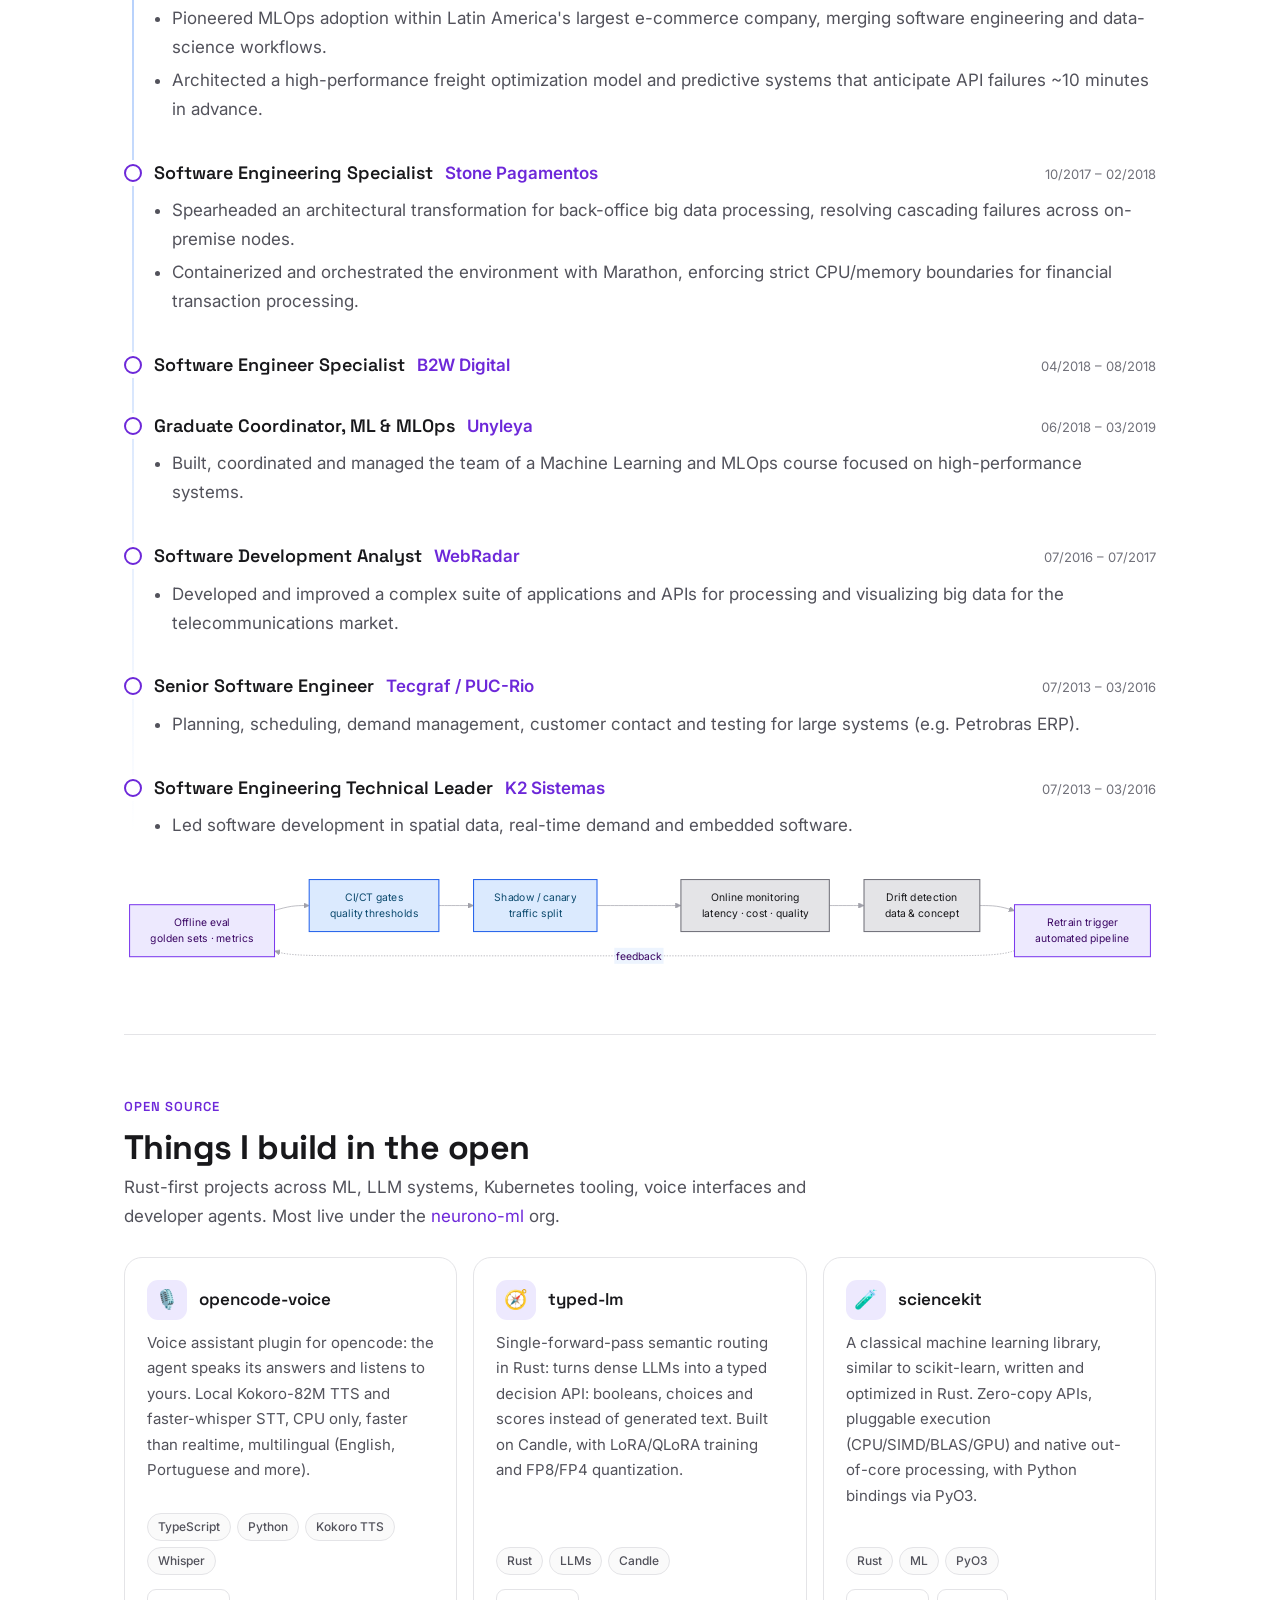
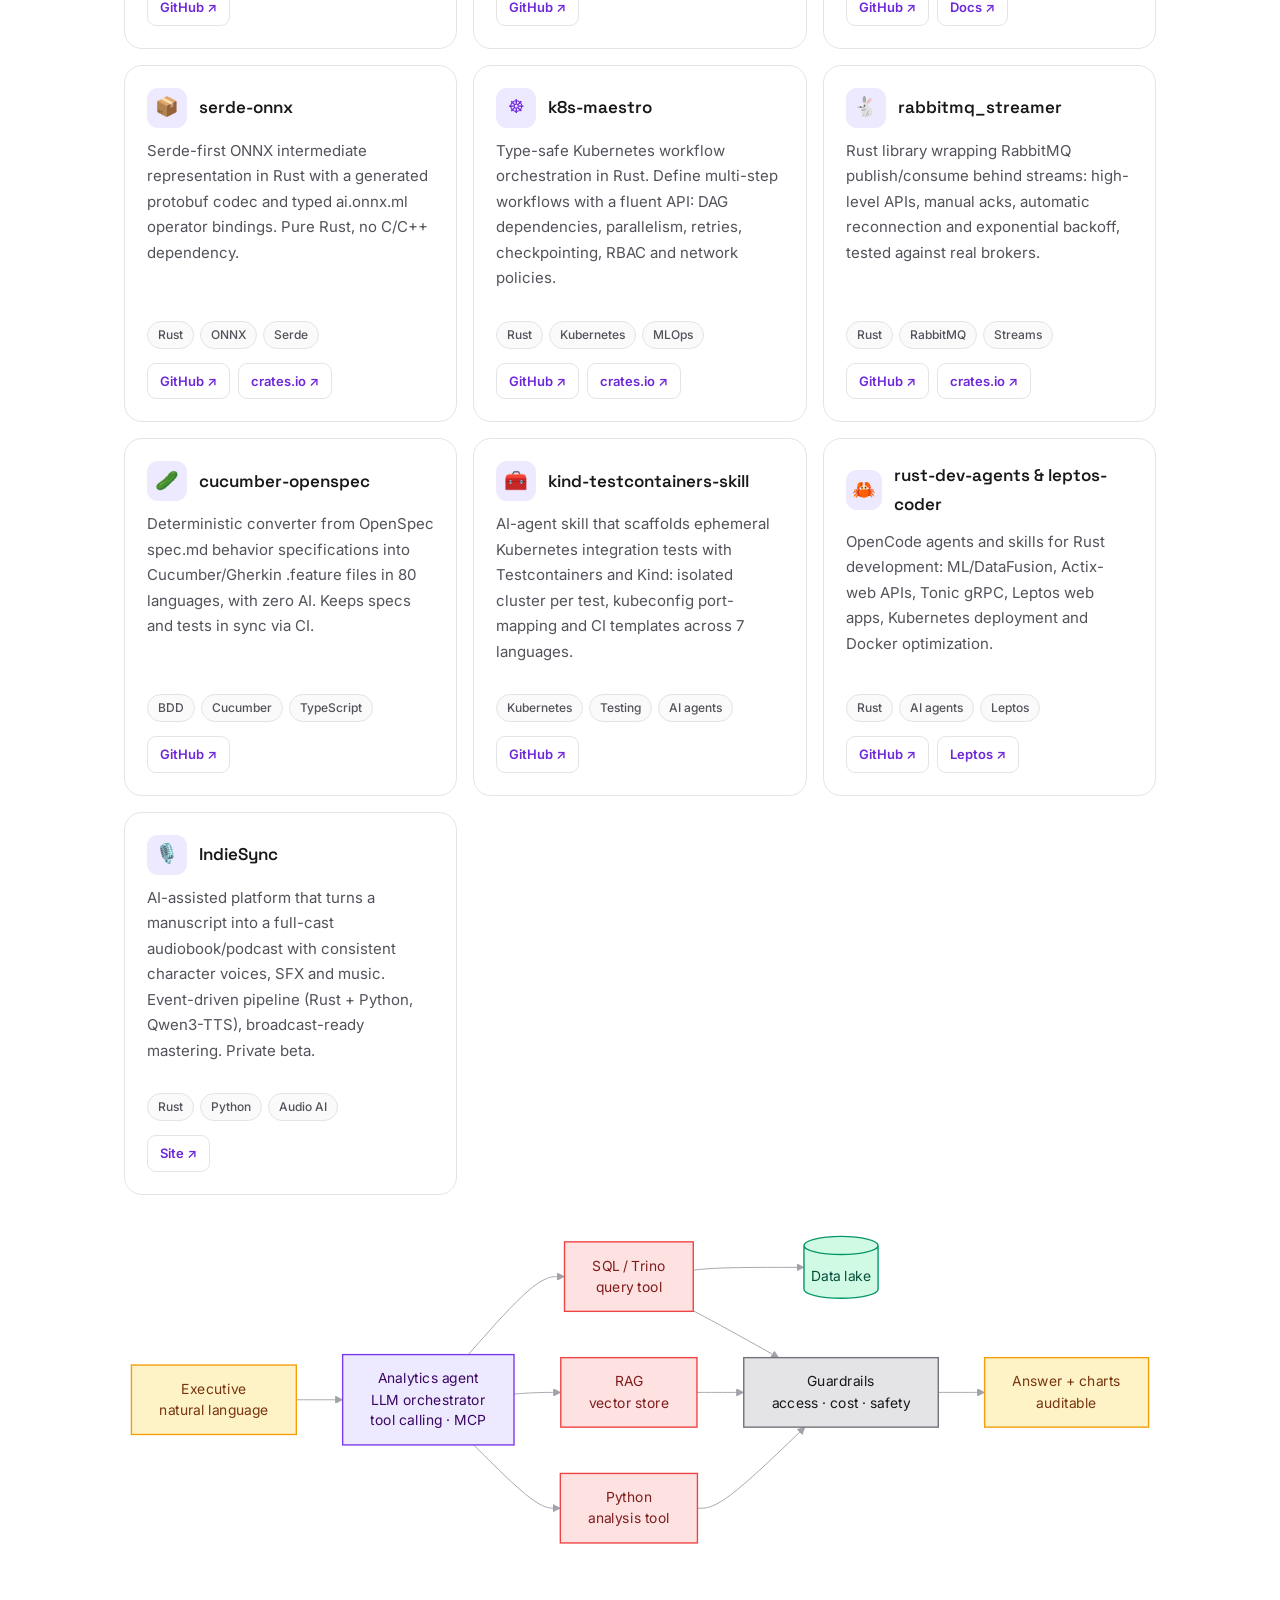
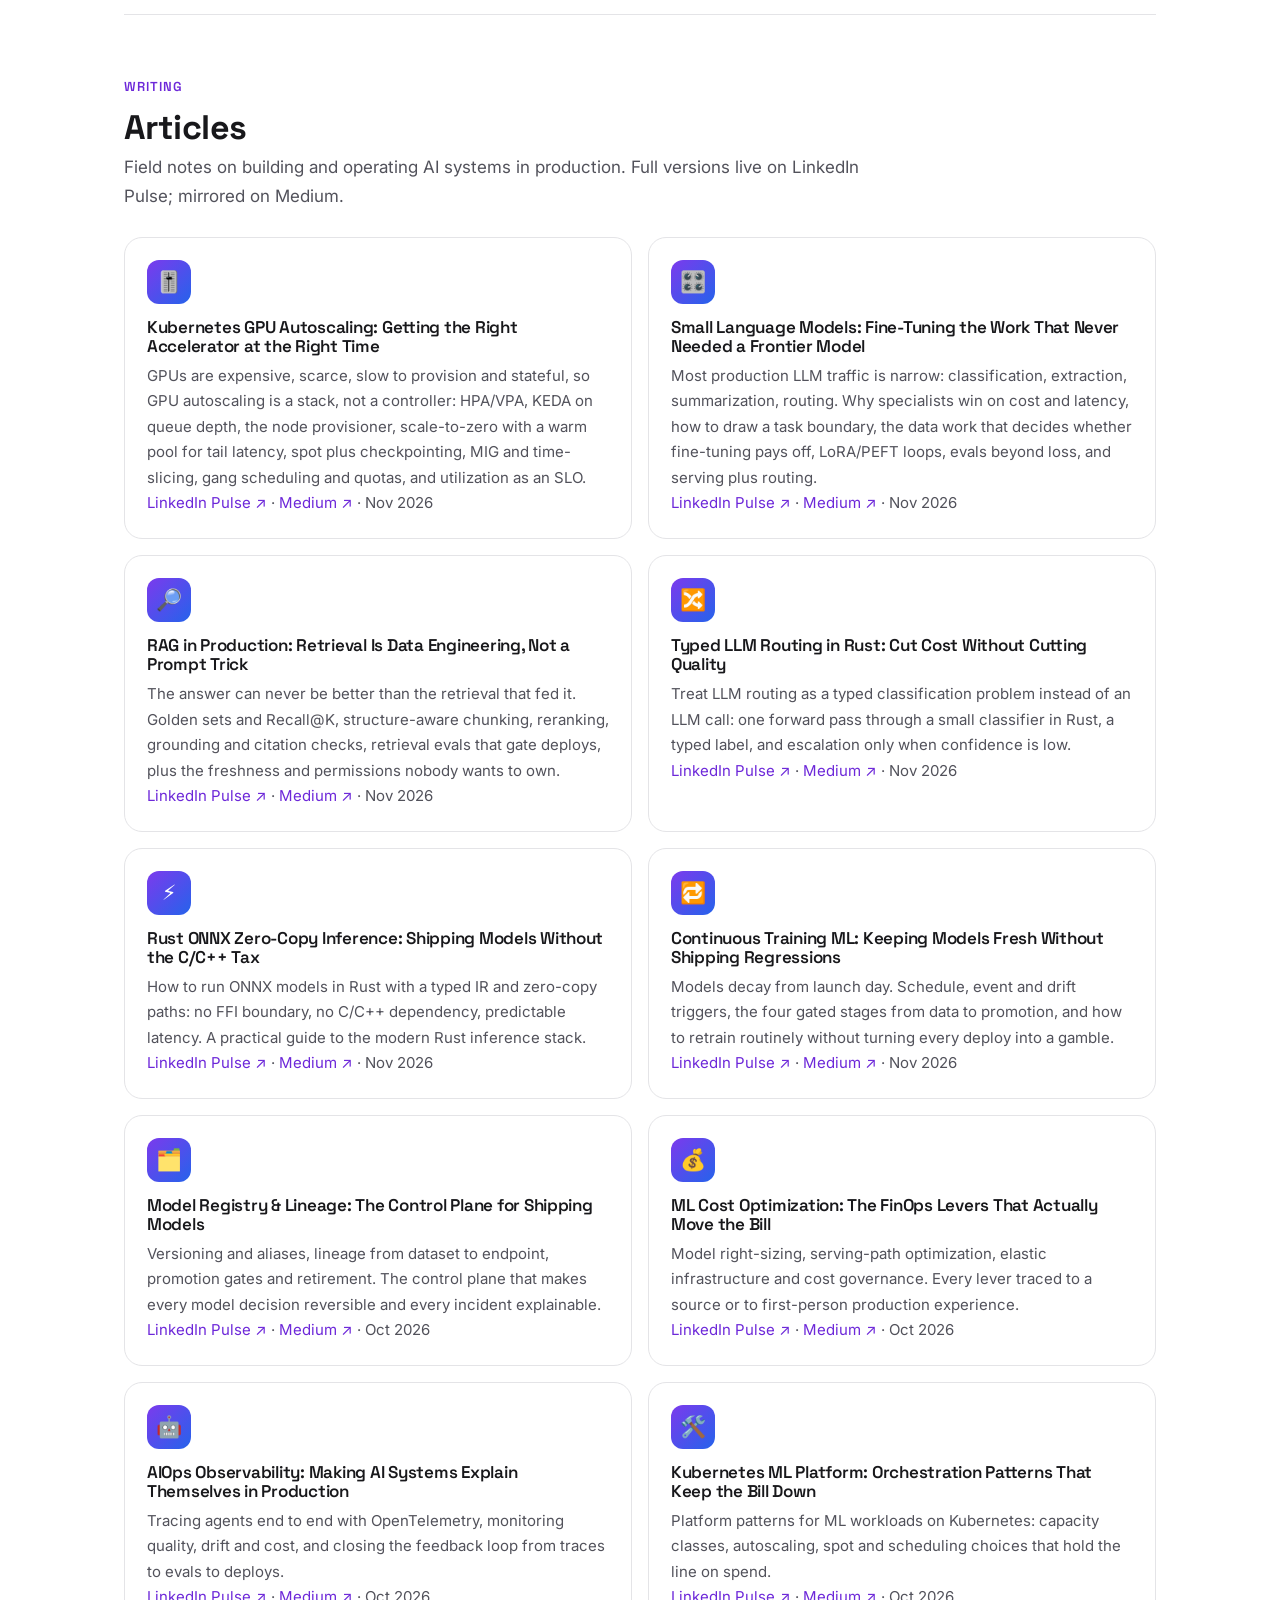
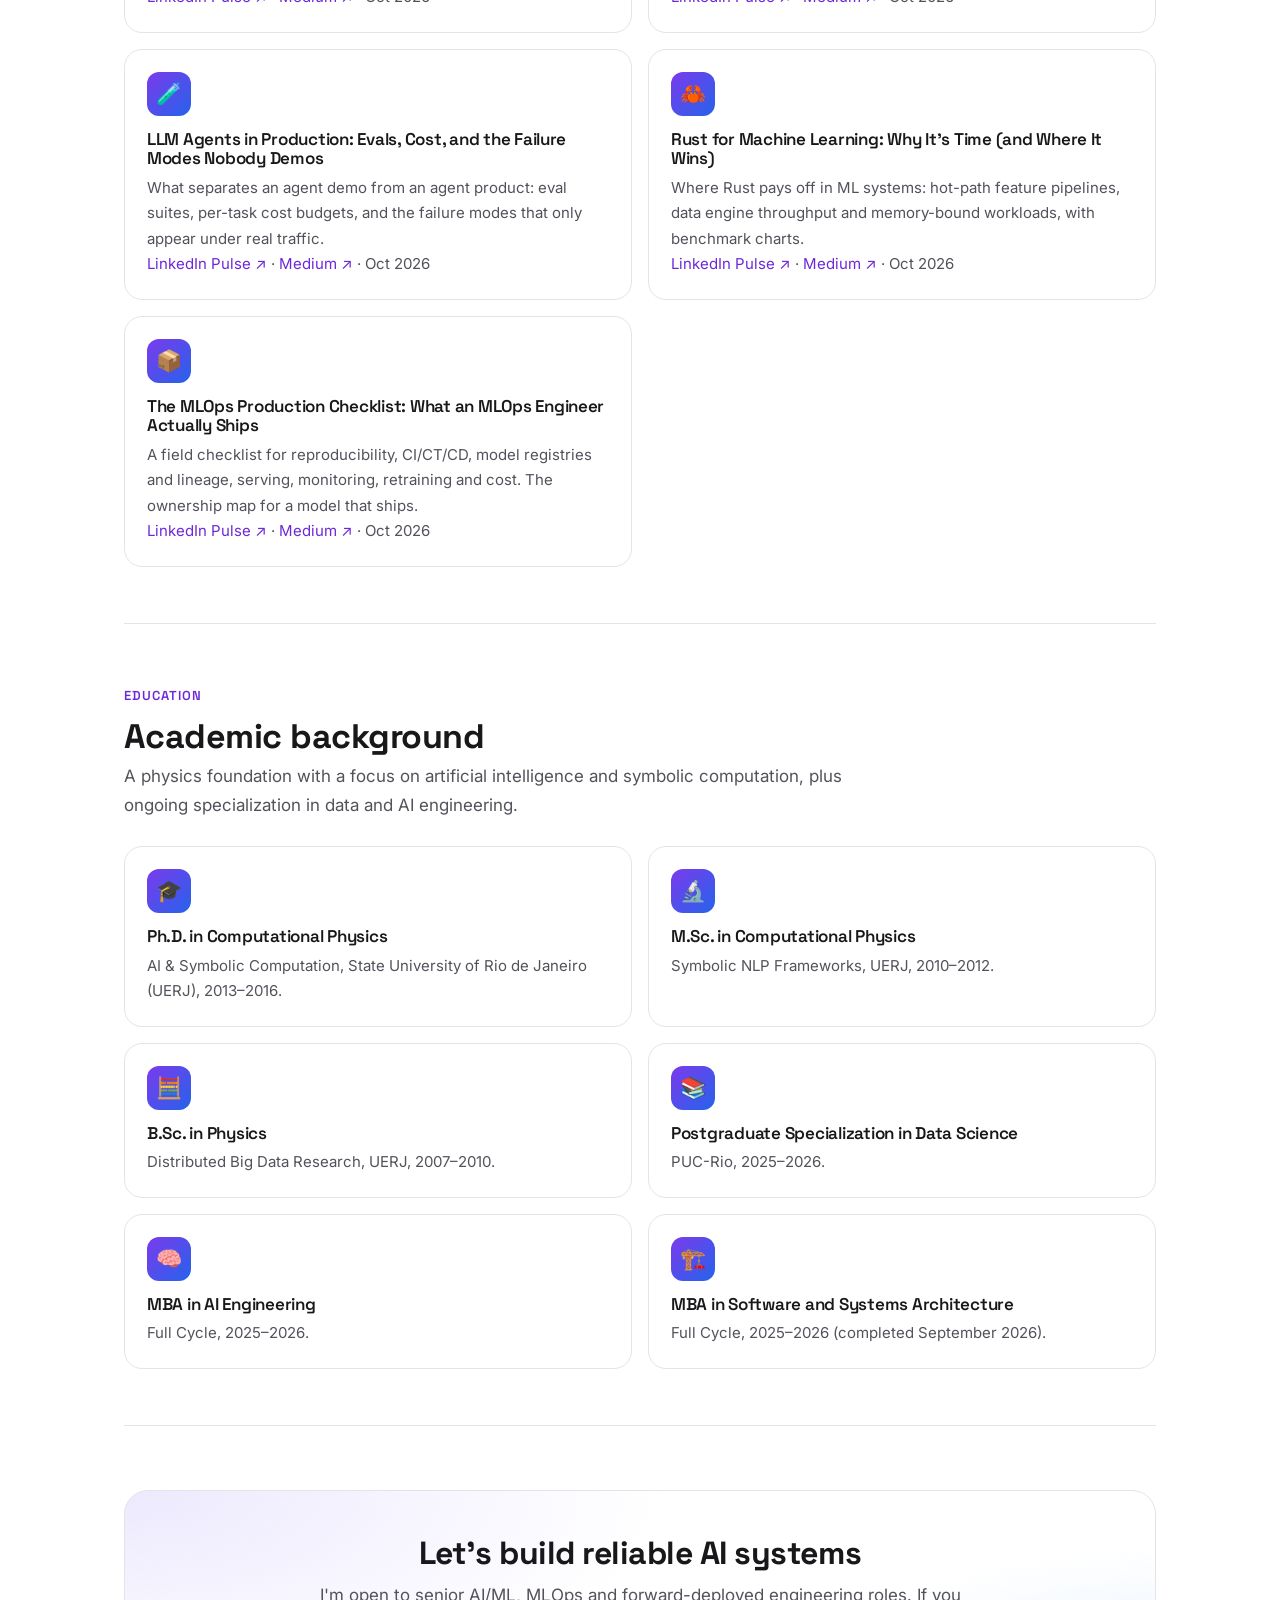
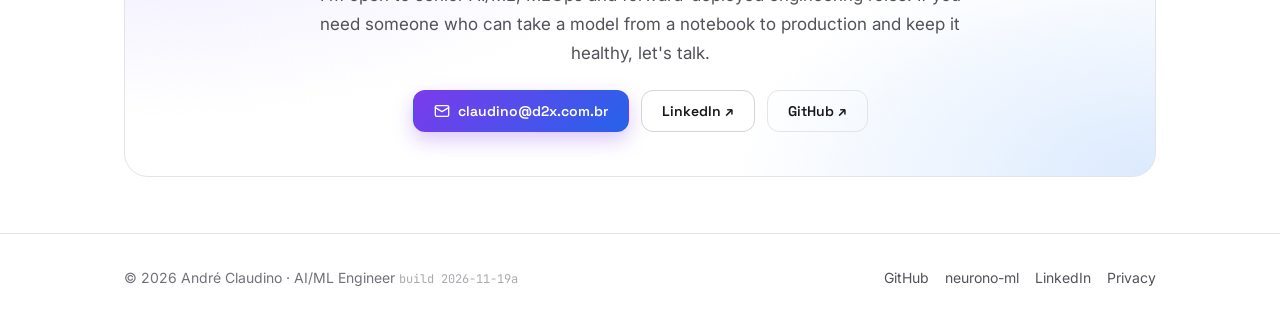
==== commit 666fc694: "content: add Kubernetes GPU Autoscaling article (LinkedIn + Medium)" ====
--- a/index.html
+++ b/index.html
@@ -1315,10 +1315,22 @@
         "@id": "https://andreclaudino.com/#articles",
         "name": "Articles by André Claudino",
         "itemListOrder": "https://schema.org/ItemListOrderDescending",
-        "numberOfItems": 8,
+        "numberOfItems": 9,
         "itemListElement": [
           {
             "@type": "ListItem", "position": 1,
+            "item": {
+              "@type": "BlogPosting",
+              "headline": "Kubernetes GPU Autoscaling: Getting the Right Accelerator at the Right Time",
+              "datePublished": "2026-11",
+              "inLanguage": "en",
+              "author": { "@id": "https://andreclaudino.com/#person" },
+              "url": "https://www.linkedin.com/pulse/kubernetes-gpu-autoscaling-getting-right-accelerator-time-claudino-qoyhf/",
+              "sameAs": "https://medium.com/@andrelgcclaudino/kubernetes-gpu-autoscaling-getting-the-right-accelerator-at-the-right-time-d8cdebc71f02"
+            }
+          },
+          {
+            "@type": "ListItem", "position": 2,
             "item": {
               "@type": "BlogPosting",
               "headline": "Small Language Models: Fine-Tuning the Work That Never Needed a Frontier Model",
@@ -1330,7 +1342,7 @@
             }
           },
           {
-            "@type": "ListItem", "position": 2,
+            "@type": "ListItem", "position": 3,
             "item": {
               "@type": "BlogPosting",
               "headline": "Model Registry & Lineage: The Control Plane for Shipping Models",
@@ -1342,7 +1354,7 @@
             }
           },
           {
-            "@type": "ListItem", "position": 3,
+            "@type": "ListItem", "position": 4,
             "item": {
               "@type": "BlogPosting",
               "headline": "ML Cost Optimization: The FinOps Levers That Actually Move the Bill",
@@ -1353,7 +1365,7 @@
             }
           },
           {
-            "@type": "ListItem", "position": 4,
+            "@type": "ListItem", "position": 5,
             "item": {
               "@type": "BlogPosting",
               "headline": "AIOps Observability: Making AI Systems Explain Themselves in Production",
@@ -1364,7 +1376,7 @@
             }
           },
           {
-            "@type": "ListItem", "position": 5,
+            "@type": "ListItem", "position": 6,
             "item": {
               "@type": "BlogPosting",
               "headline": "Kubernetes ML Platform: Orchestration Patterns That Keep the Bill Down",
@@ -1375,7 +1387,7 @@
             }
           },
           {
-            "@type": "ListItem", "position": 6,
+            "@type": "ListItem", "position": 7,
             "item": {
               "@type": "BlogPosting",
               "headline": "LLM Agents in Production: Evals, Cost, and the Failure Modes Nobody Demos",
@@ -1386,7 +1398,7 @@
             }
           },
           {
-            "@type": "ListItem", "position": 7,
+            "@type": "ListItem", "position": 8,
             "item": {
               "@type": "BlogPosting",
               "headline": "Rust for Machine Learning: Why It's Time (and Where It Wins)",
@@ -1397,7 +1409,7 @@
             }
           },
           {
-            "@type": "ListItem", "position": 8,
+            "@type": "ListItem", "position": 9,
             "item": {
               "@type": "BlogPosting",
               "headline": "The MLOps Production Checklist: What an MLOps Engineer Actually Ships",
@@ -2133,6 +2145,12 @@
 
       <div class="grid grid--2" style="margin-top:26px">
         <article class="card">
+          <span class="card__icon">🎚️</span>
+          <h3 class="card__title">Kubernetes GPU Autoscaling: Getting the Right Accelerator at the Right Time</h3>
+          <p>GPUs are expensive, scarce, slow to provision and stateful, so GPU autoscaling is a stack, not a controller: HPA/VPA, KEDA on queue depth, the node provisioner, scale-to-zero with a warm pool for tail latency, spot plus checkpointing, MIG and time-slicing, gang scheduling and quotas, and utilization as an SLO.</p>
+          <p><a href="https://www.linkedin.com/pulse/kubernetes-gpu-autoscaling-getting-right-accelerator-time-claudino-qoyhf/" target="_blank" rel="noopener">LinkedIn Pulse ↗</a> · <a href="https://medium.com/@andrelgcclaudino/kubernetes-gpu-autoscaling-getting-the-right-accelerator-at-the-right-time-d8cdebc71f02" target="_blank" rel="noopener">Medium ↗</a> · Nov 2026</p>
+        </article>
+        <article class="card">
           <span class="card__icon">🎛️</span>
           <h3 class="card__title">Small Language Models: Fine-Tuning the Work That Never Needed a Frontier Model</h3>
           <p>Most production LLM traffic is narrow: classification, extraction, summarization, routing. Why specialists win on cost and latency, how to draw a task boundary, the data work that decides whether fine-tuning pays off, LoRA/PEFT loops, evals beyond loss, and serving plus routing.</p>
@@ -2270,7 +2288,7 @@
 
   <footer class="footer">
     <div class="container footer__inner">
-      <span>© <span id="year">2026</span> André Claudino · AI/ML Engineer <span class="footer__build">build 2026-11-17a</span></span>
+      <span>© <span id="year">2026</span> André Claudino · AI/ML Engineer <span class="footer__build">build 2026-11-19a</span></span>
       <span class="footer__links">
         <a href="https://github.com/andreclaudino" target="_blank" rel="noopener">GitHub</a>
         <a href="https://github.com/neurono-ml" target="_blank" rel="noopener">neurono-ml</a>
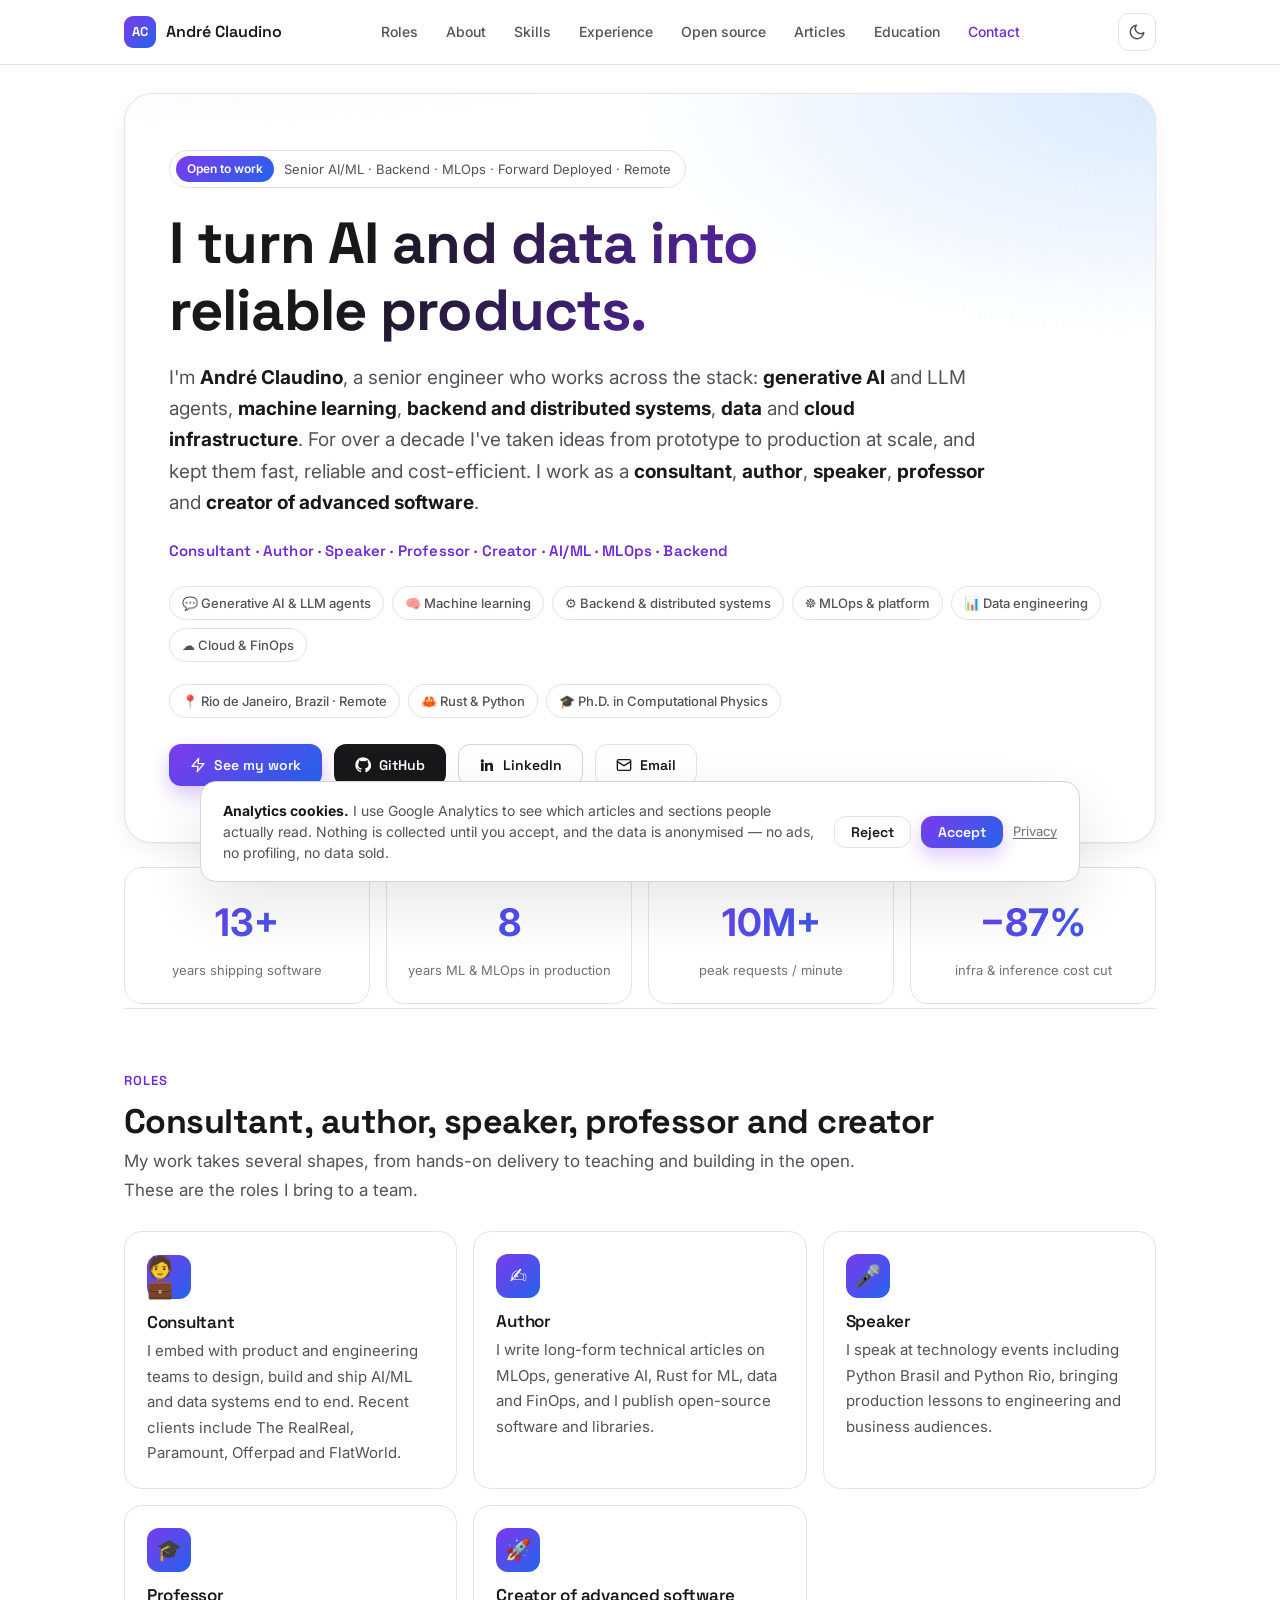
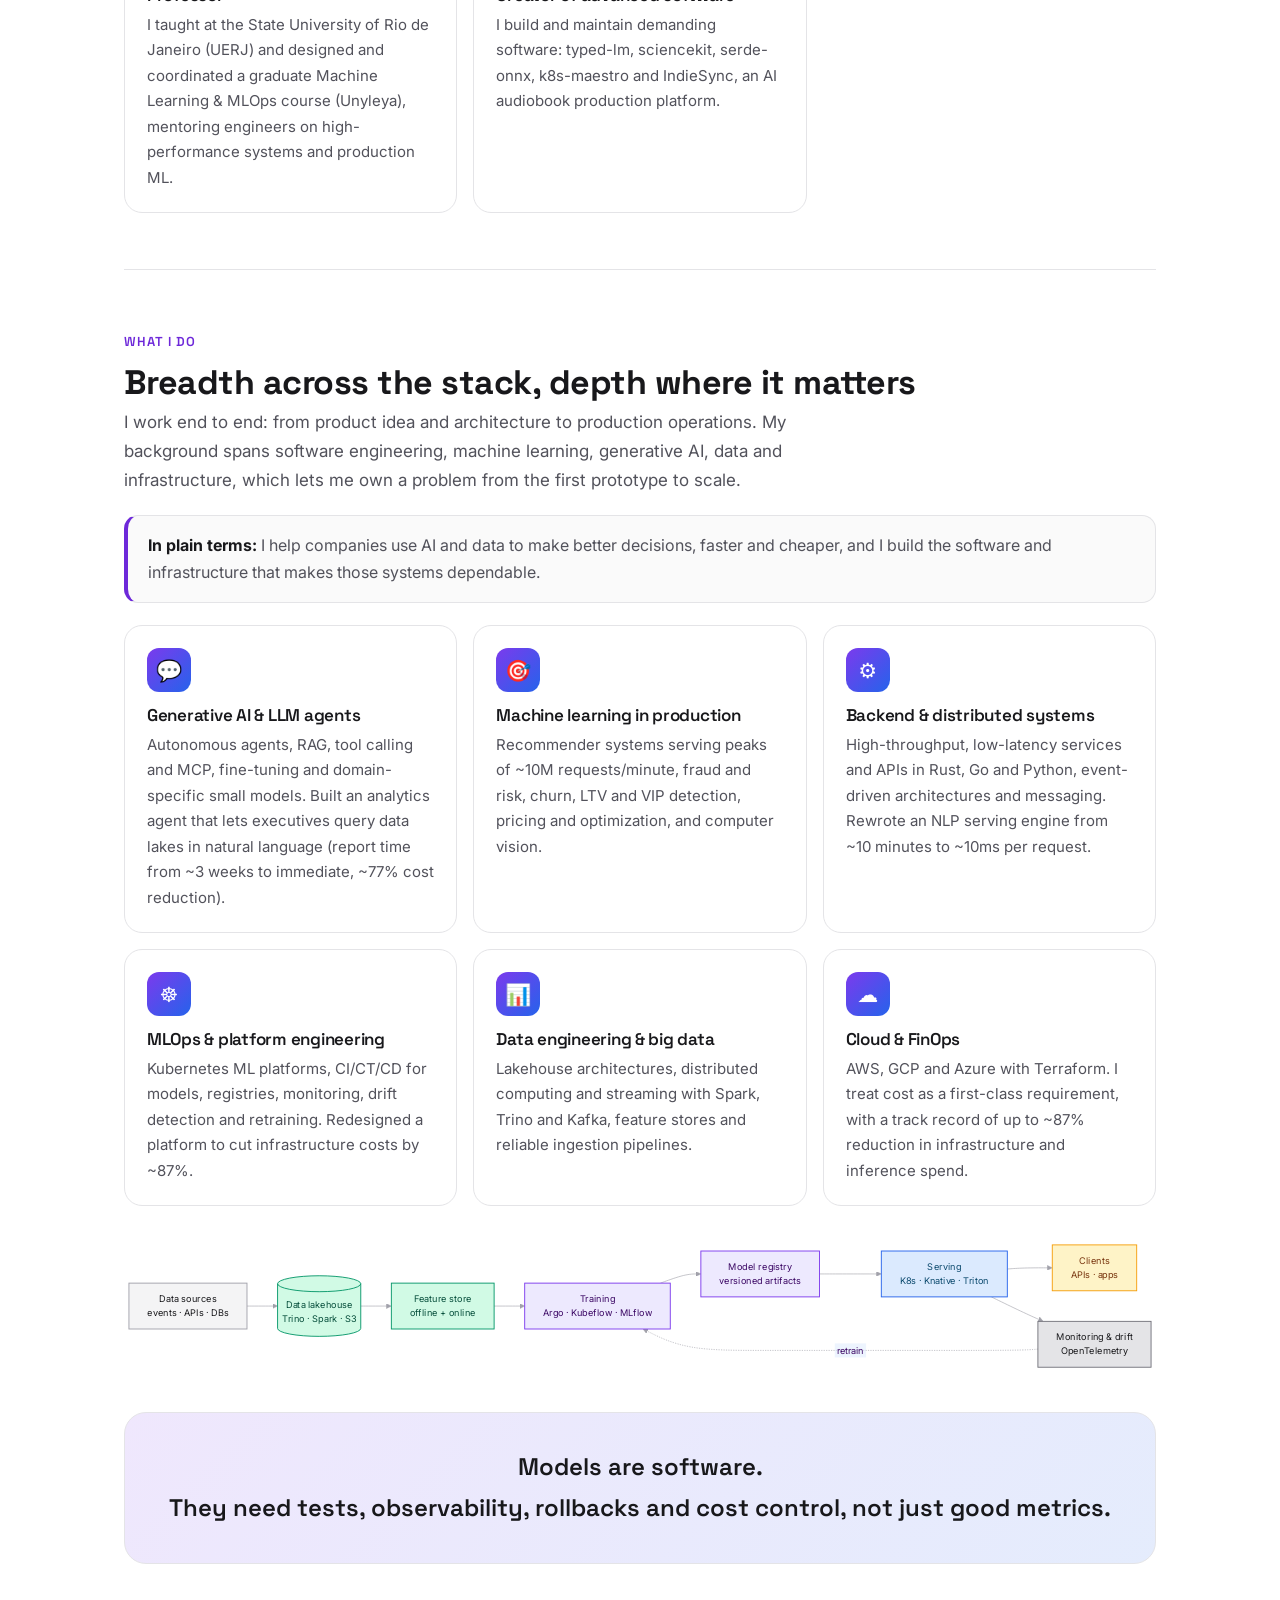
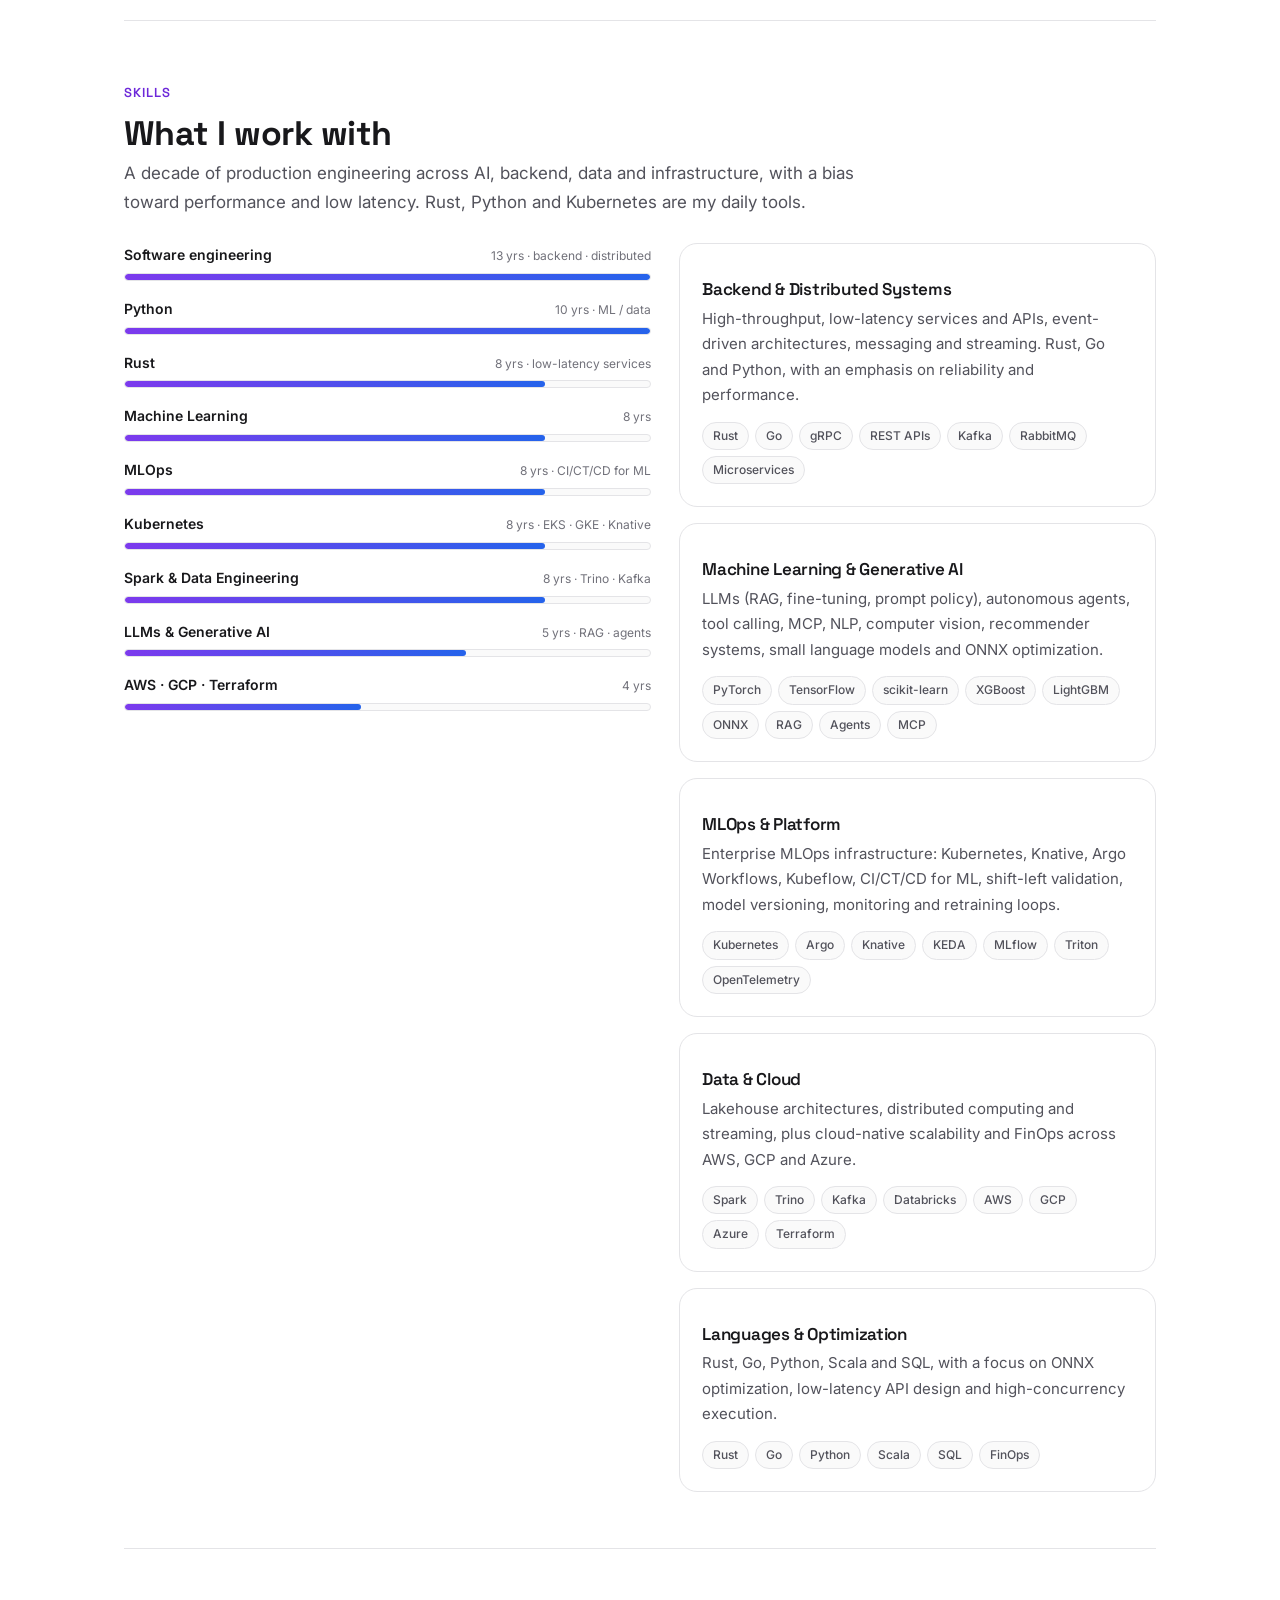
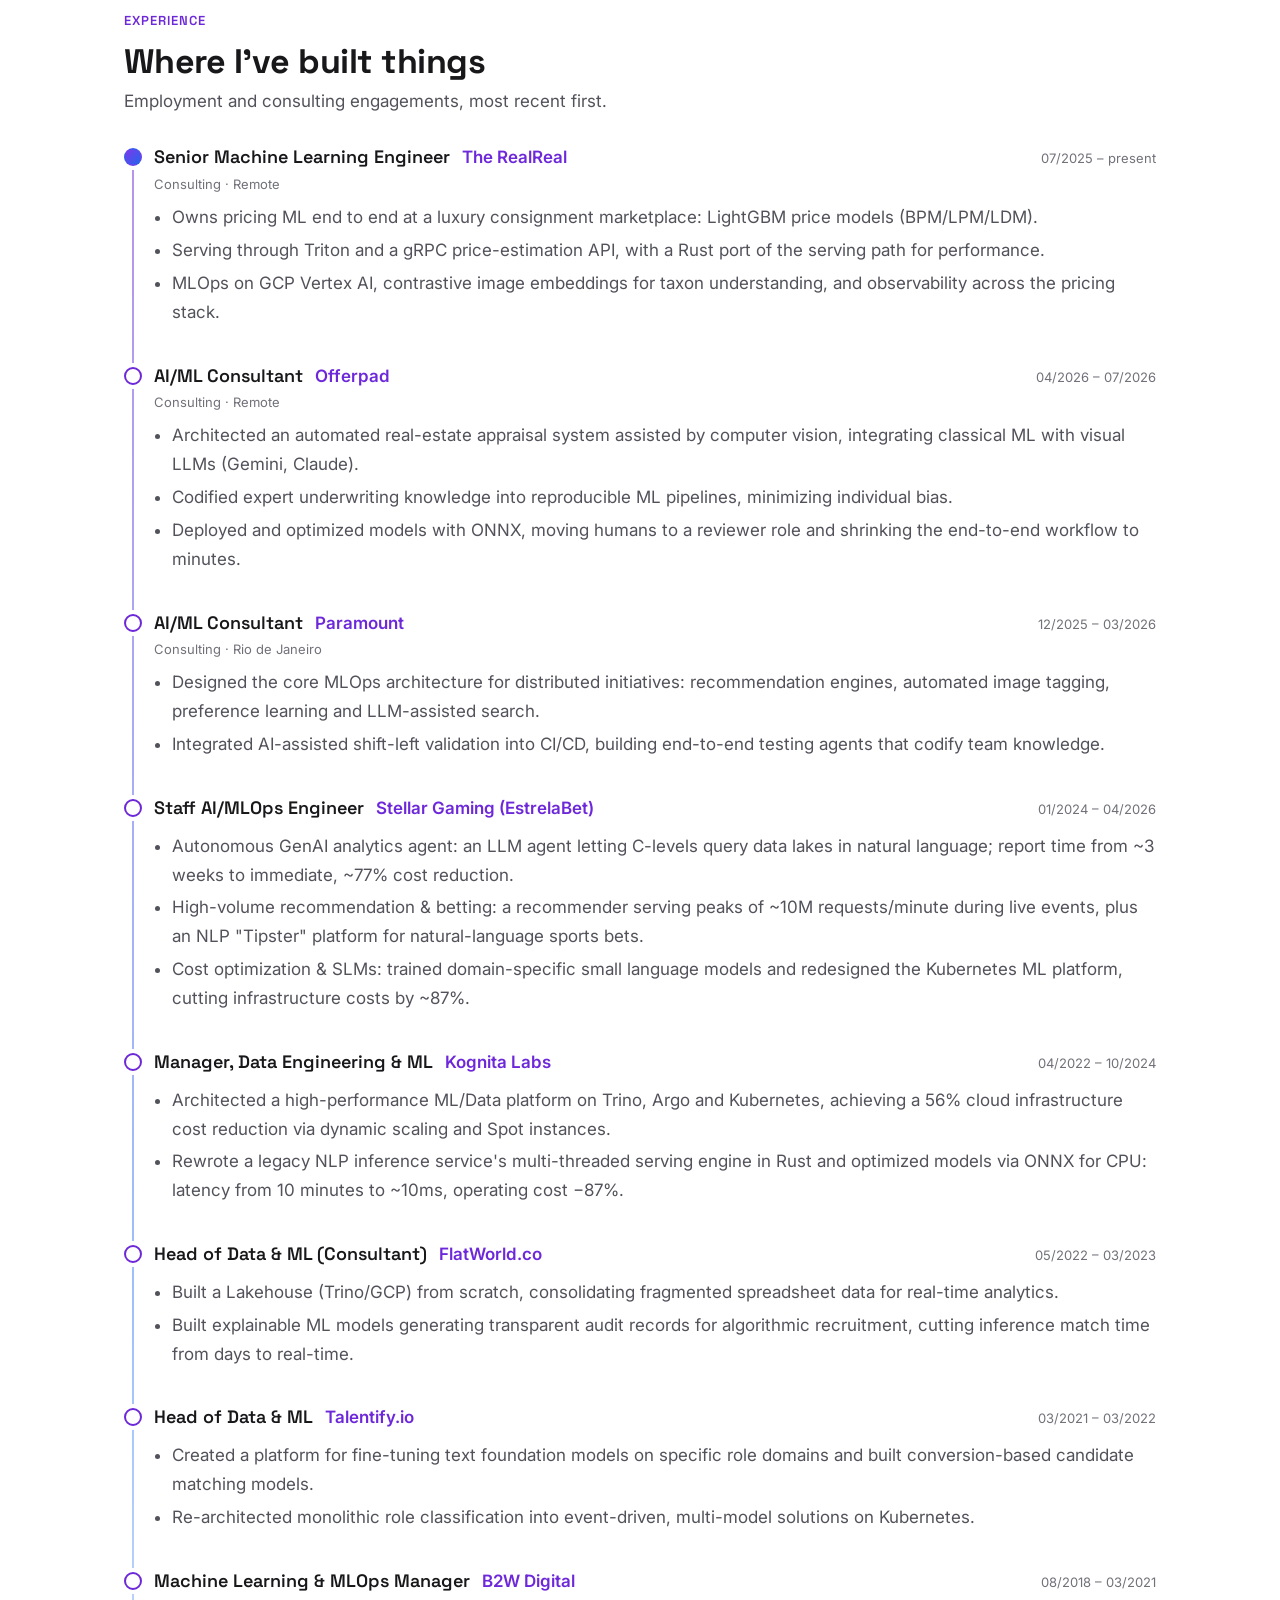
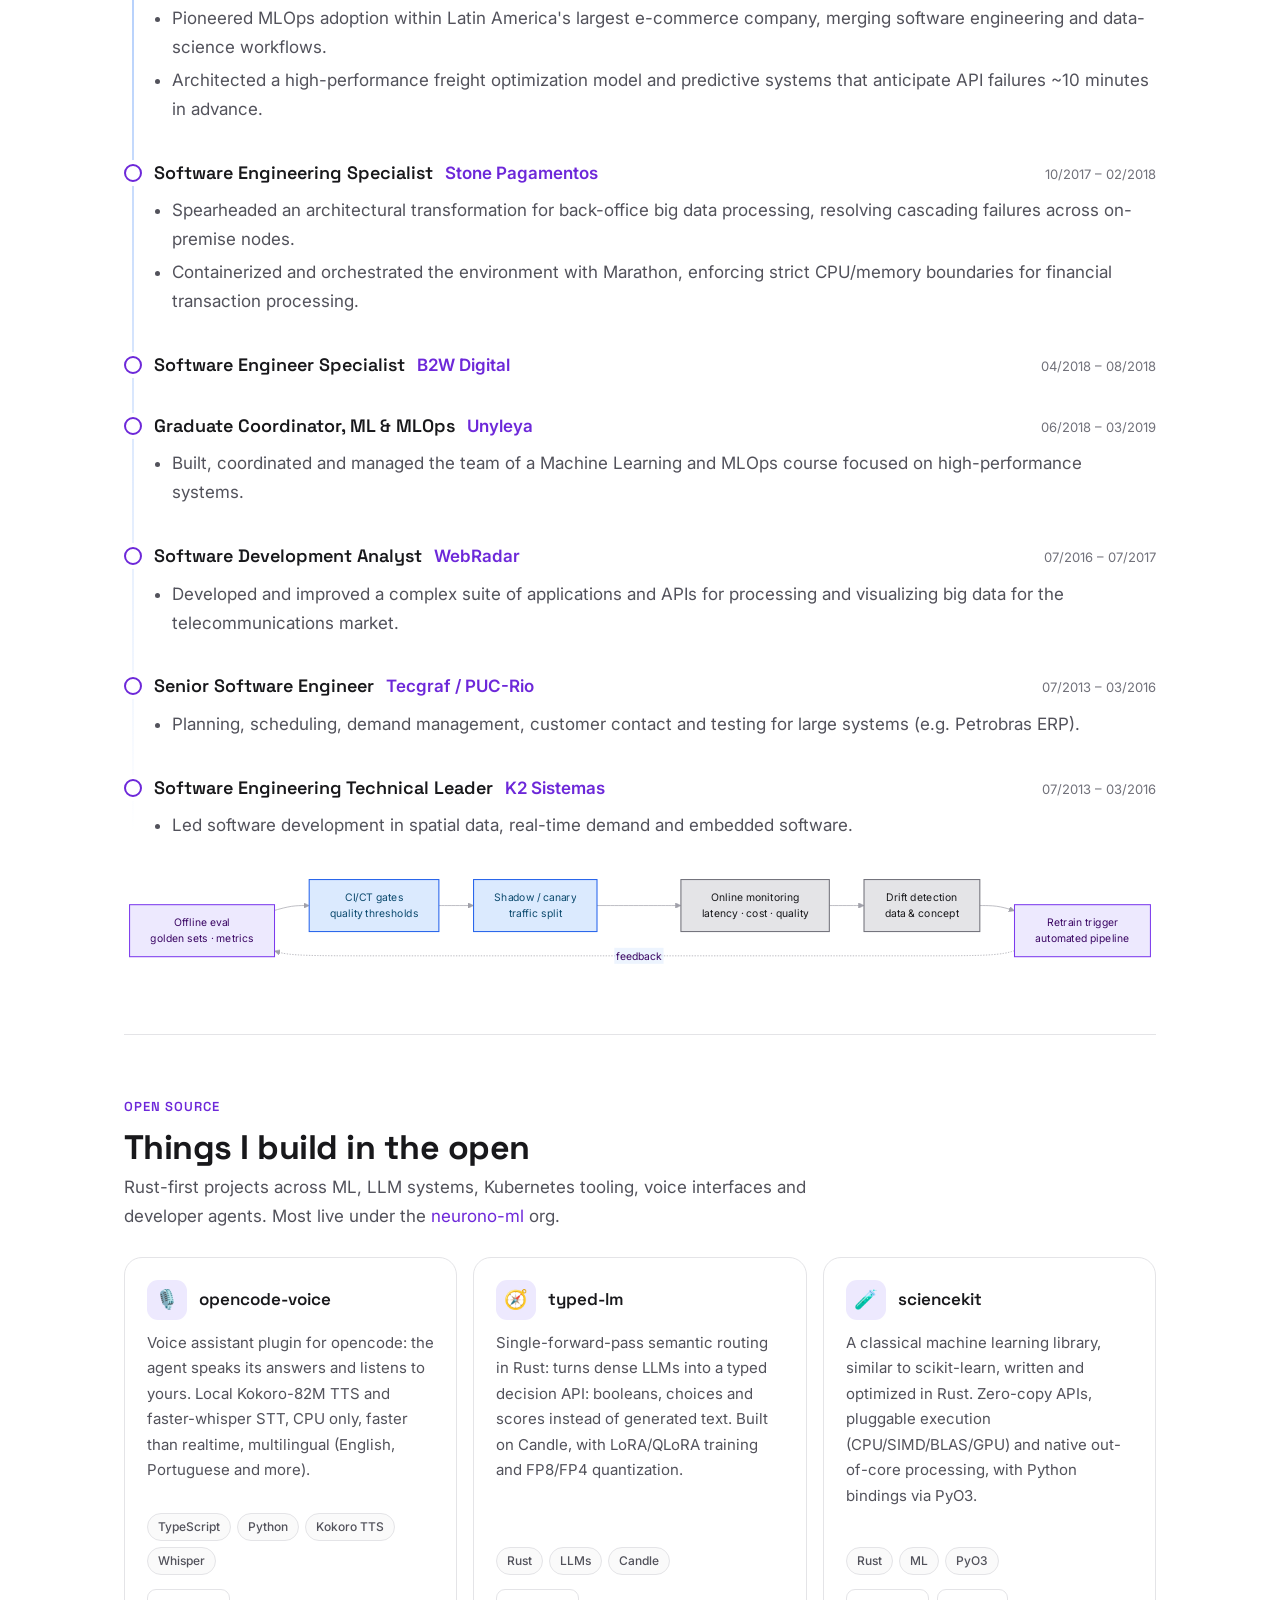
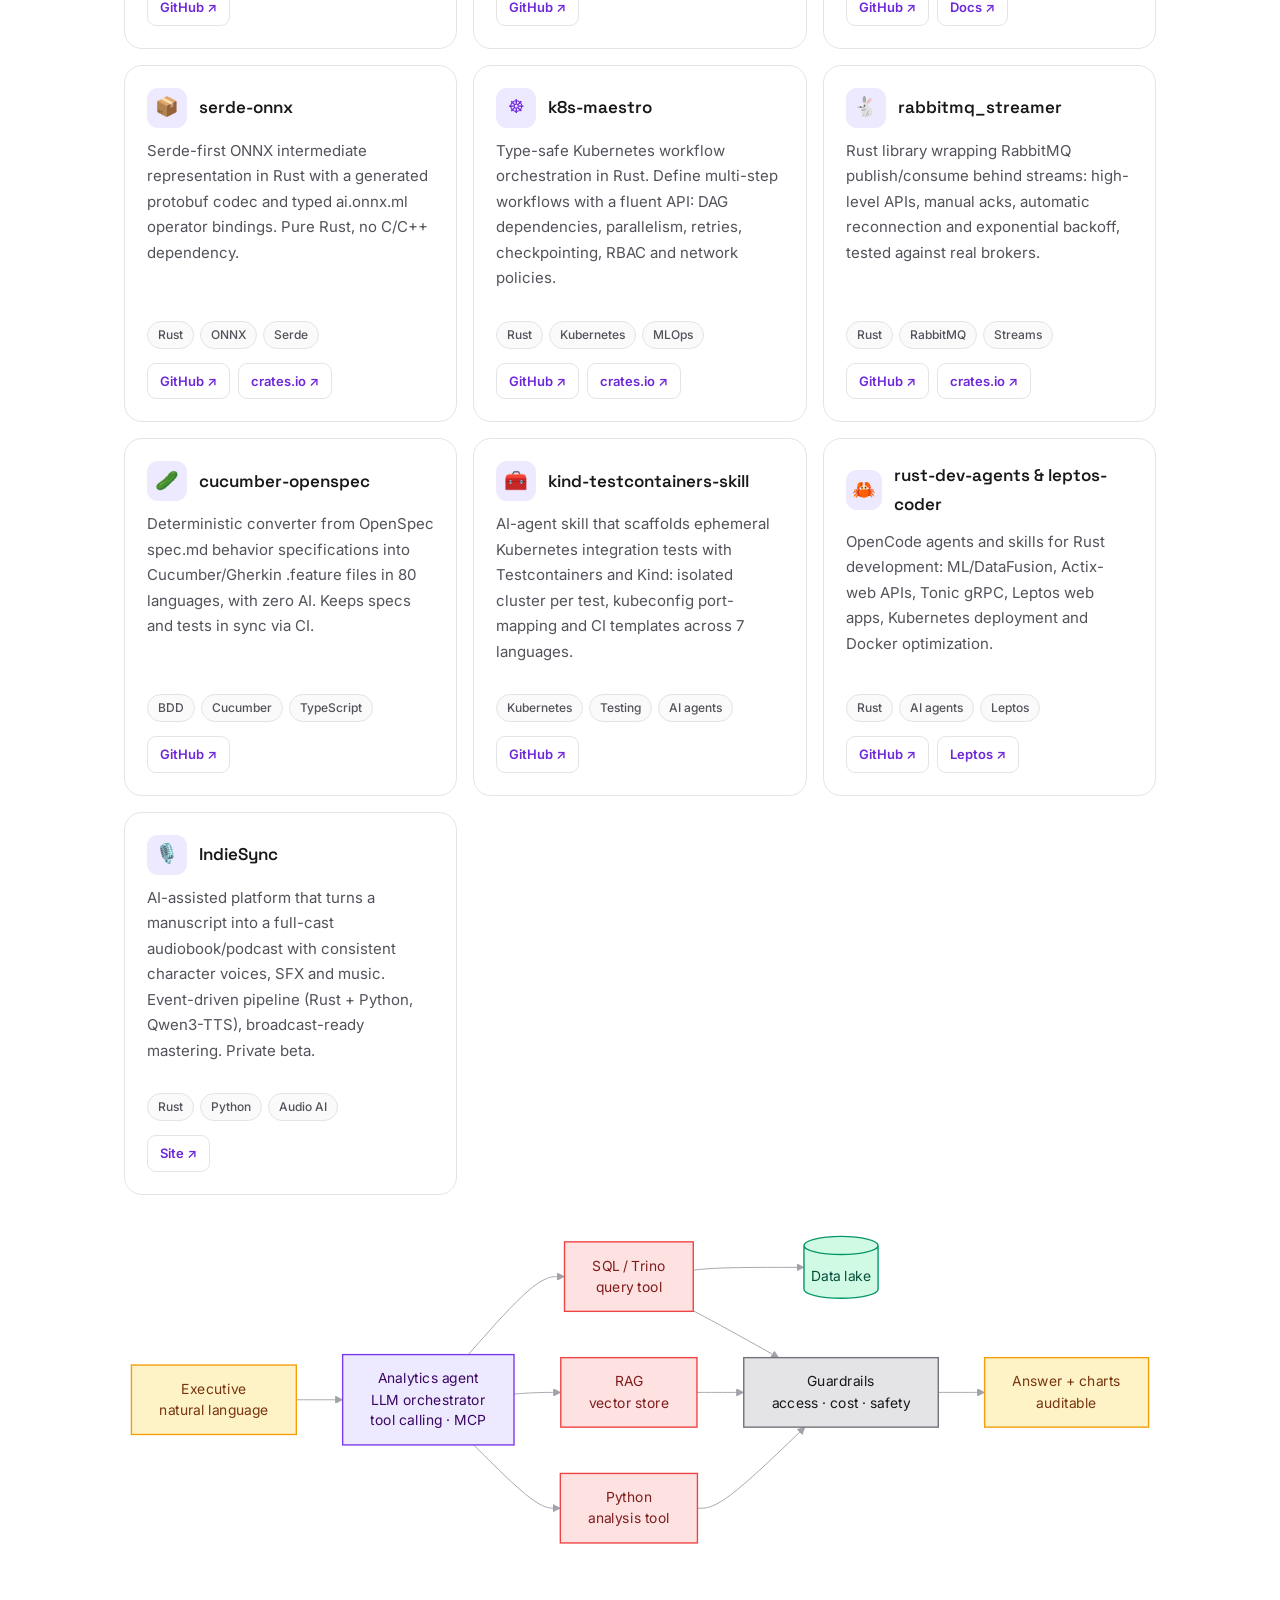
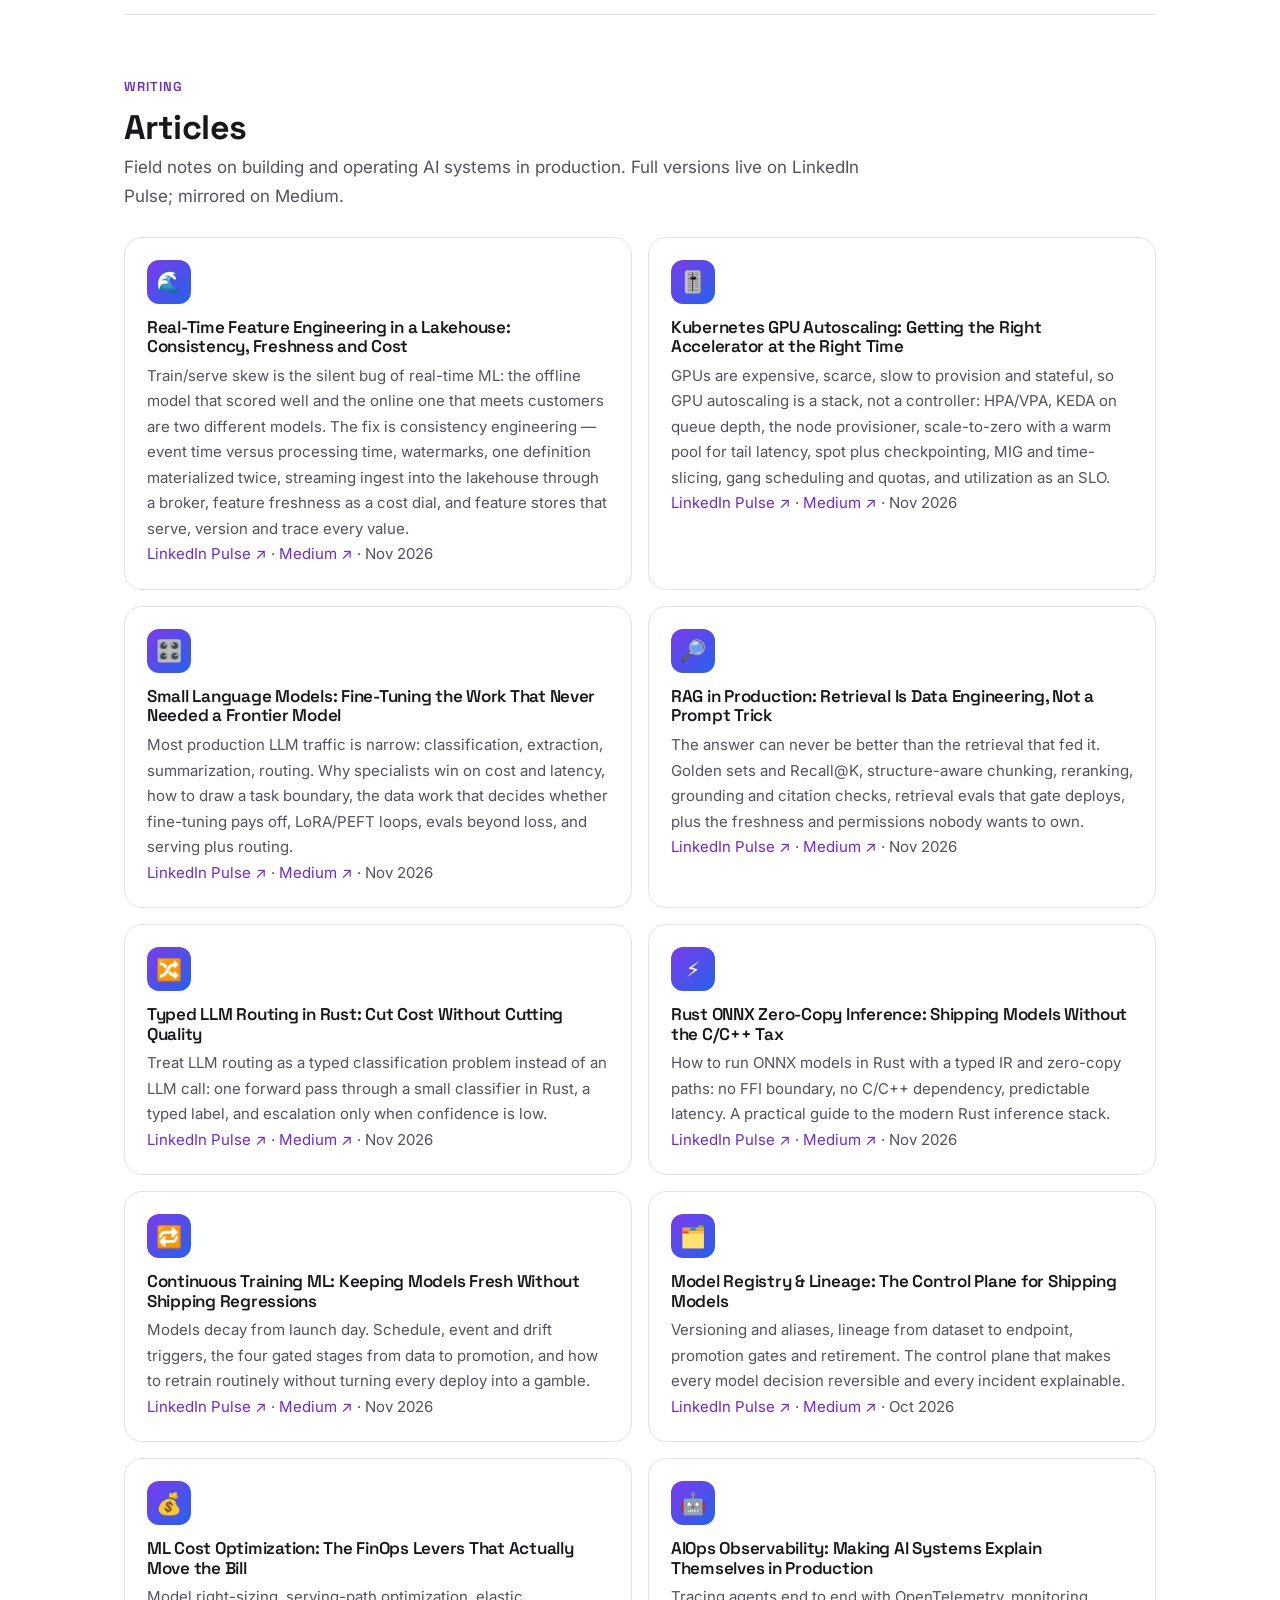
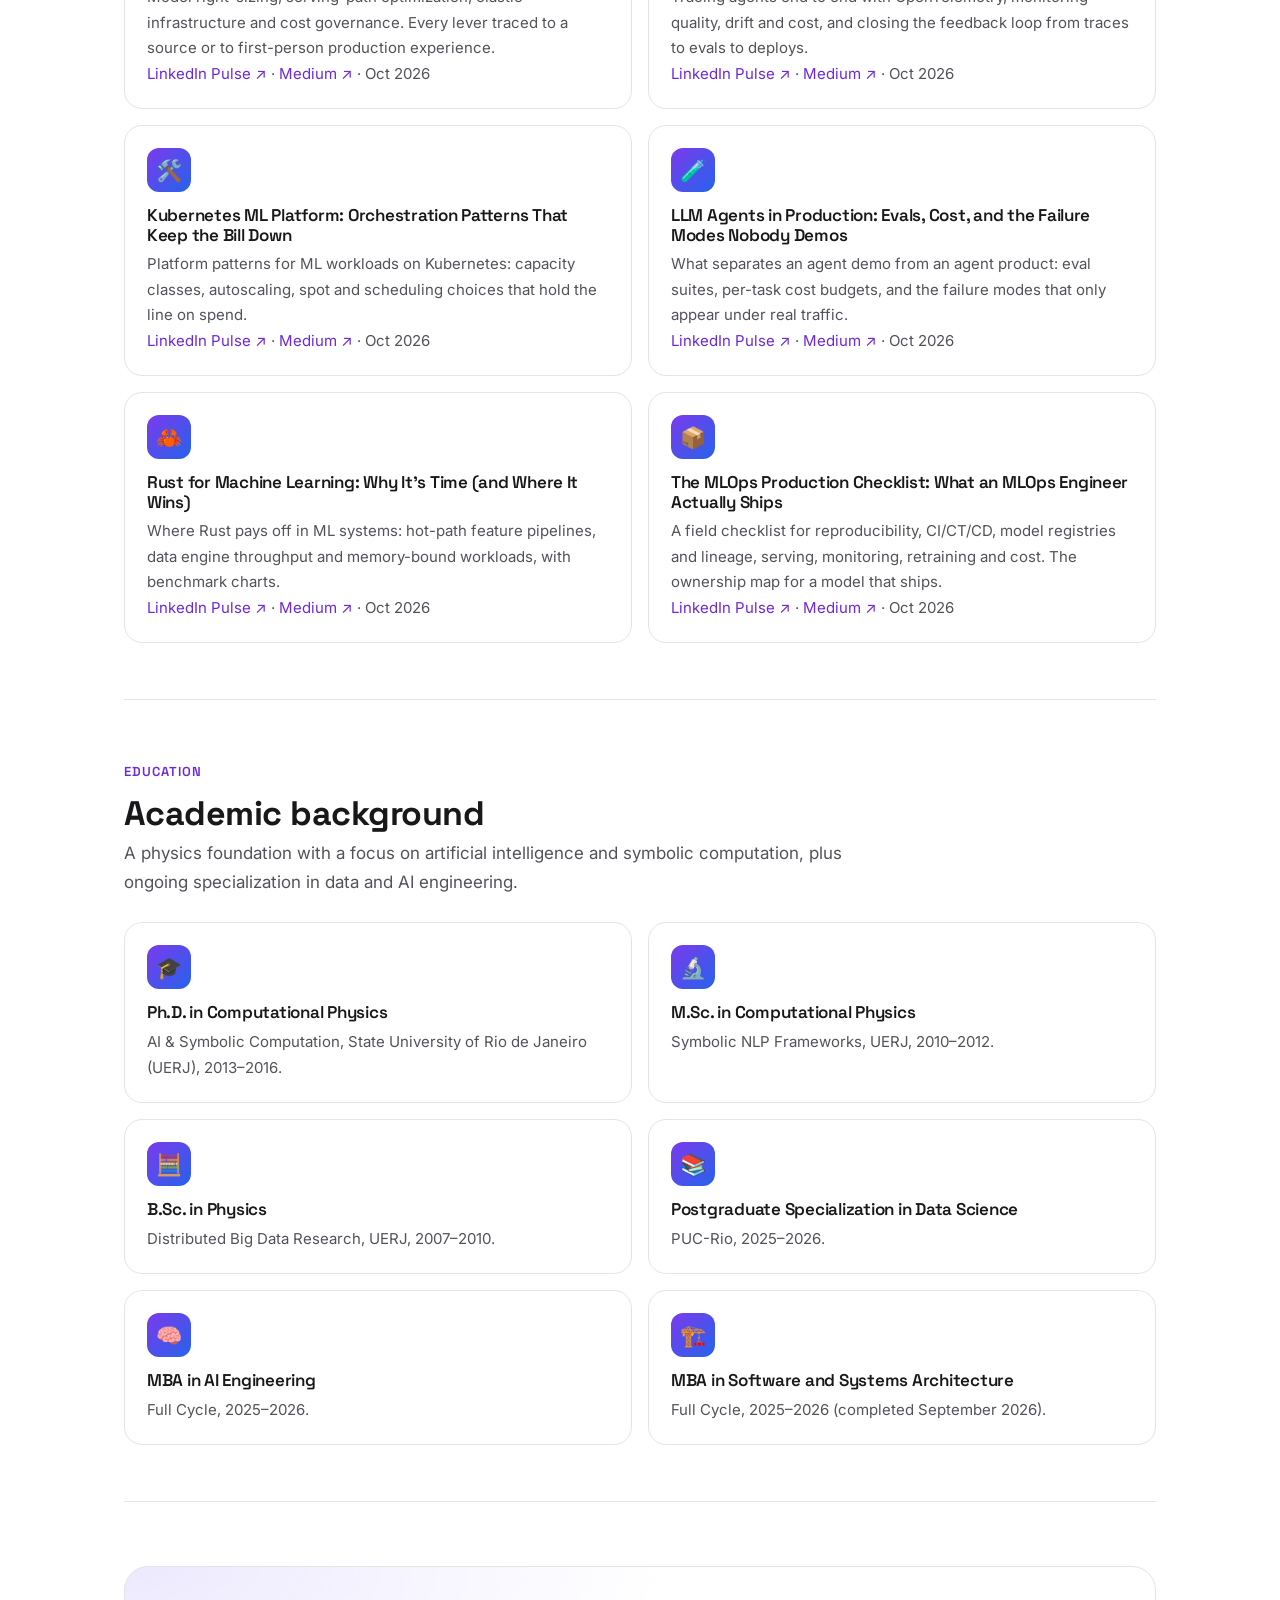
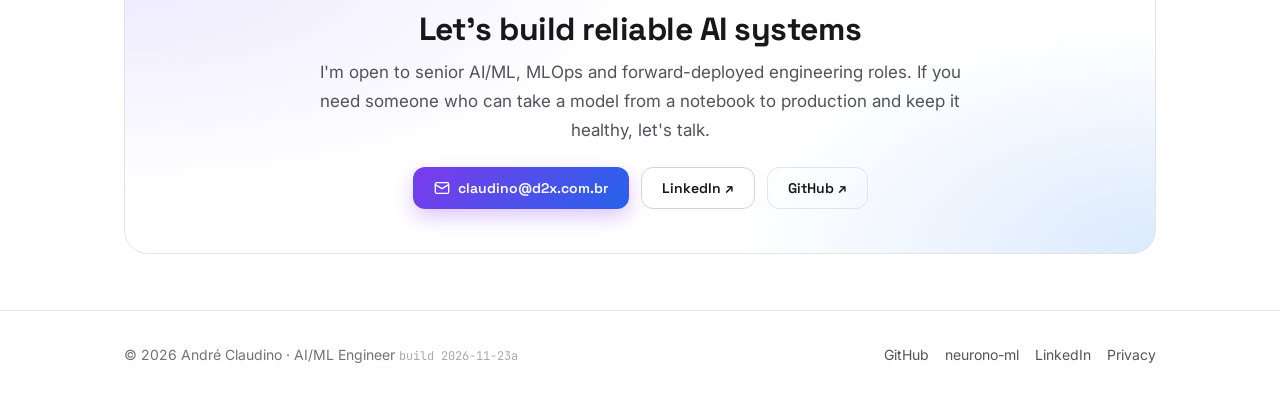
==== commit 242442ec: "content: add Real-Time Feature Engineering in a Lakehouse article (LinkedIn + Medium)" ====
--- a/index.html
+++ b/index.html
@@ -1315,10 +1315,22 @@
         "@id": "https://andreclaudino.com/#articles",
         "name": "Articles by André Claudino",
         "itemListOrder": "https://schema.org/ItemListOrderDescending",
-        "numberOfItems": 9,
+        "numberOfItems": 10,
         "itemListElement": [
           {
             "@type": "ListItem", "position": 1,
+            "item": {
+              "@type": "BlogPosting",
+              "headline": "Real-Time Feature Engineering in a Lakehouse: Consistency, Freshness and Cost",
+              "datePublished": "2026-11",
+              "inLanguage": "en",
+              "author": { "@id": "https://andreclaudino.com/#person" },
+              "url": "https://www.linkedin.com/pulse/real-time-feature-engineering-lakehouse-consistency-cost-claudino-g9ekf/",
+              "sameAs": "https://medium.com/@andrelgcclaudino/real-time-feature-engineering-in-a-lakehouse-consistency-freshness-and-cost-1110dad36878"
+            }
+          },
+          {
+            "@type": "ListItem", "position": 2,
             "item": {
               "@type": "BlogPosting",
               "headline": "Kubernetes GPU Autoscaling: Getting the Right Accelerator at the Right Time",
@@ -1330,7 +1342,7 @@
             }
           },
           {
-            "@type": "ListItem", "position": 2,
+            "@type": "ListItem", "position": 3,
             "item": {
               "@type": "BlogPosting",
               "headline": "Small Language Models: Fine-Tuning the Work That Never Needed a Frontier Model",
@@ -1342,7 +1354,7 @@
             }
           },
           {
-            "@type": "ListItem", "position": 3,
+            "@type": "ListItem", "position": 4,
             "item": {
               "@type": "BlogPosting",
               "headline": "Model Registry & Lineage: The Control Plane for Shipping Models",
@@ -1354,7 +1366,7 @@
             }
           },
           {
-            "@type": "ListItem", "position": 4,
+            "@type": "ListItem", "position": 5,
             "item": {
               "@type": "BlogPosting",
               "headline": "ML Cost Optimization: The FinOps Levers That Actually Move the Bill",
@@ -1365,7 +1377,7 @@
             }
           },
           {
-            "@type": "ListItem", "position": 5,
+            "@type": "ListItem", "position": 6,
             "item": {
               "@type": "BlogPosting",
               "headline": "AIOps Observability: Making AI Systems Explain Themselves in Production",
@@ -1376,7 +1388,7 @@
             }
           },
           {
-            "@type": "ListItem", "position": 6,
+            "@type": "ListItem", "position": 7,
             "item": {
               "@type": "BlogPosting",
               "headline": "Kubernetes ML Platform: Orchestration Patterns That Keep the Bill Down",
@@ -1387,7 +1399,7 @@
             }
           },
           {
-            "@type": "ListItem", "position": 7,
+            "@type": "ListItem", "position": 8,
             "item": {
               "@type": "BlogPosting",
               "headline": "LLM Agents in Production: Evals, Cost, and the Failure Modes Nobody Demos",
@@ -1398,7 +1410,7 @@
             }
           },
           {
-            "@type": "ListItem", "position": 8,
+            "@type": "ListItem", "position": 9,
             "item": {
               "@type": "BlogPosting",
               "headline": "Rust for Machine Learning: Why It's Time (and Where It Wins)",
@@ -1409,7 +1421,7 @@
             }
           },
           {
-            "@type": "ListItem", "position": 9,
+            "@type": "ListItem", "position": 10,
             "item": {
               "@type": "BlogPosting",
               "headline": "The MLOps Production Checklist: What an MLOps Engineer Actually Ships",
@@ -2145,6 +2157,12 @@
 
       <div class="grid grid--2" style="margin-top:26px">
         <article class="card">
+          <span class="card__icon">🌊</span>
+          <h3 class="card__title">Real-Time Feature Engineering in a Lakehouse: Consistency, Freshness and Cost</h3>
+          <p>Train/serve skew is the silent bug of real-time ML: the offline model that scored well and the online one that meets customers are two different models. The fix is consistency engineering — event time versus processing time, watermarks, one definition materialized twice, streaming ingest into the lakehouse through a broker, feature freshness as a cost dial, and feature stores that serve, version and trace every value.</p>
+          <p><a href="https://www.linkedin.com/pulse/real-time-feature-engineering-lakehouse-consistency-cost-claudino-g9ekf/" target="_blank" rel="noopener">LinkedIn Pulse ↗</a> · <a href="https://medium.com/@andrelgcclaudino/real-time-feature-engineering-in-a-lakehouse-consistency-freshness-and-cost-1110dad36878" target="_blank" rel="noopener">Medium ↗</a> · Nov 2026</p>
+        </article>
+        <article class="card">
           <span class="card__icon">🎚️</span>
           <h3 class="card__title">Kubernetes GPU Autoscaling: Getting the Right Accelerator at the Right Time</h3>
           <p>GPUs are expensive, scarce, slow to provision and stateful, so GPU autoscaling is a stack, not a controller: HPA/VPA, KEDA on queue depth, the node provisioner, scale-to-zero with a warm pool for tail latency, spot plus checkpointing, MIG and time-slicing, gang scheduling and quotas, and utilization as an SLO.</p>
@@ -2288,7 +2306,7 @@
 
   <footer class="footer">
     <div class="container footer__inner">
-      <span>© <span id="year">2026</span> André Claudino · AI/ML Engineer <span class="footer__build">build 2026-11-19a</span></span>
+      <span>© <span id="year">2026</span> André Claudino · AI/ML Engineer <span class="footer__build">build 2026-11-23a</span></span>
       <span class="footer__links">
         <a href="https://github.com/andreclaudino" target="_blank" rel="noopener">GitHub</a>
         <a href="https://github.com/neurono-ml" target="_blank" rel="noopener">neurono-ml</a>
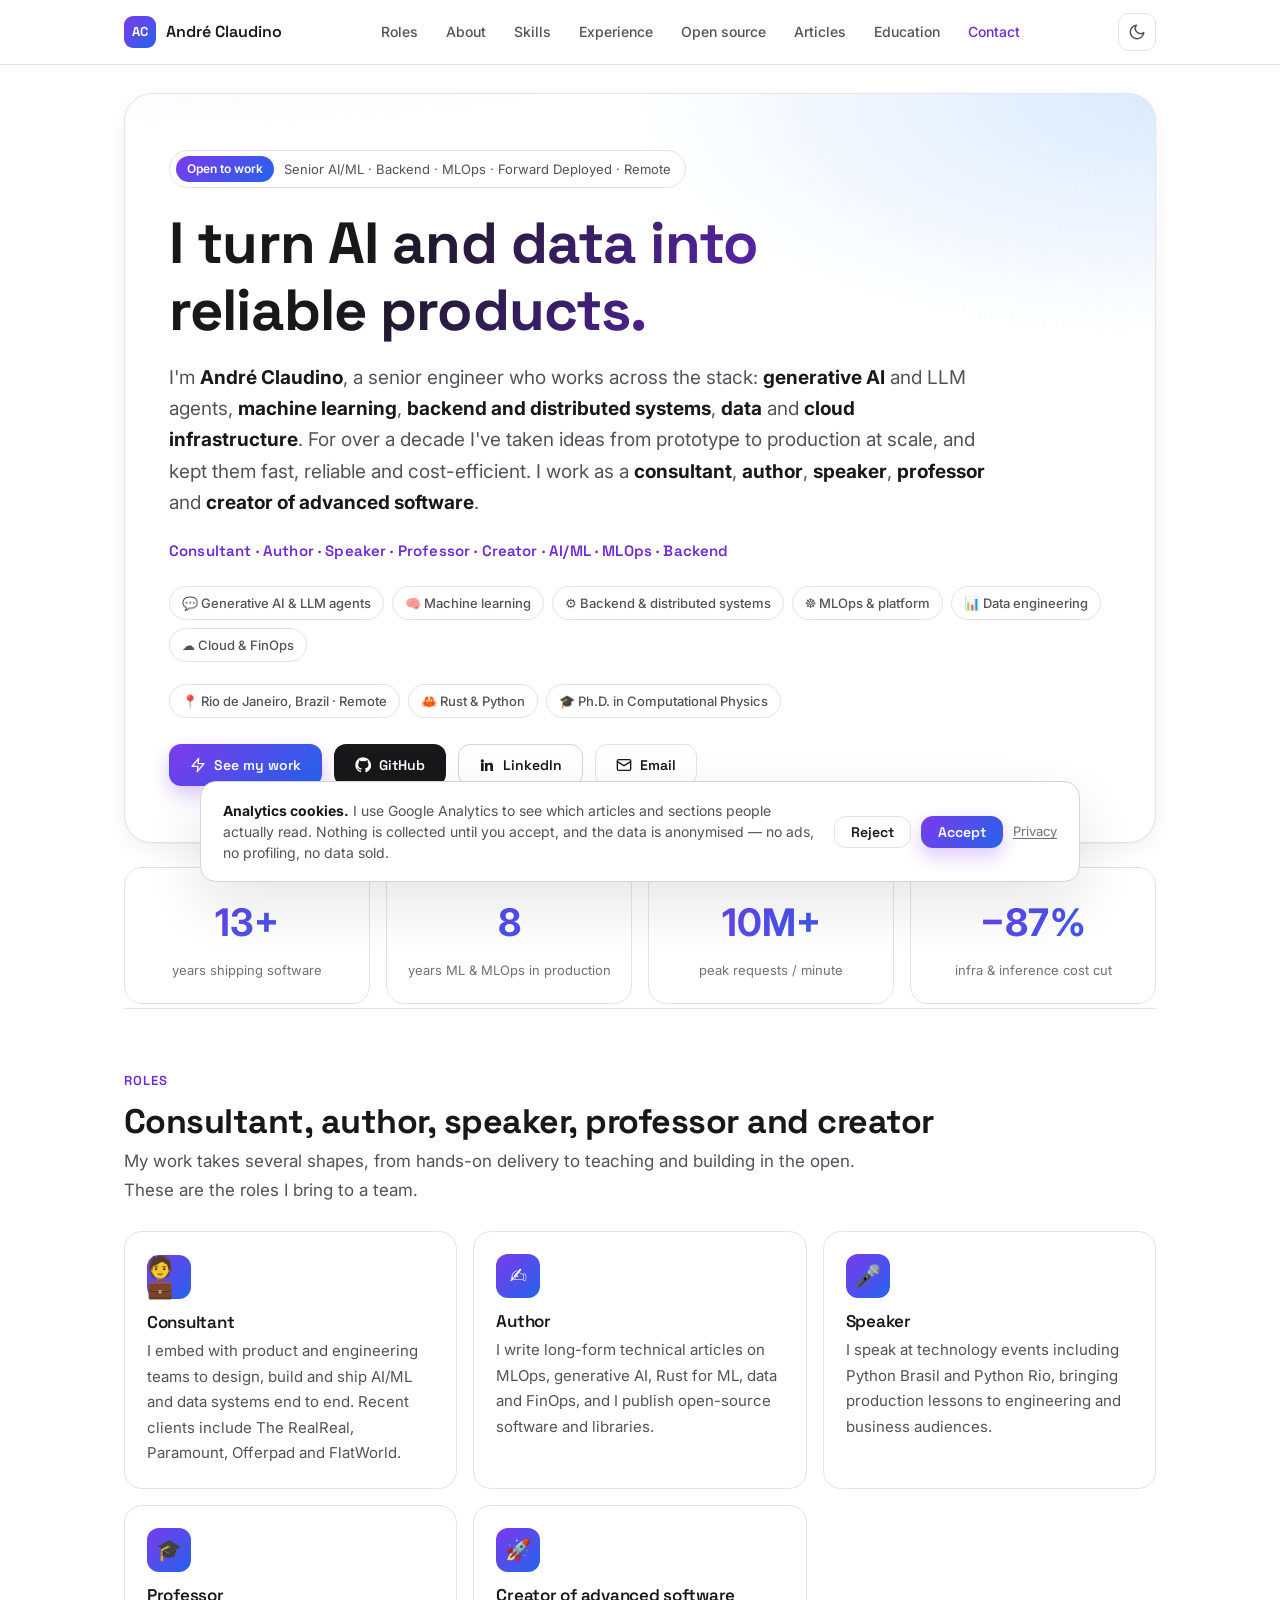
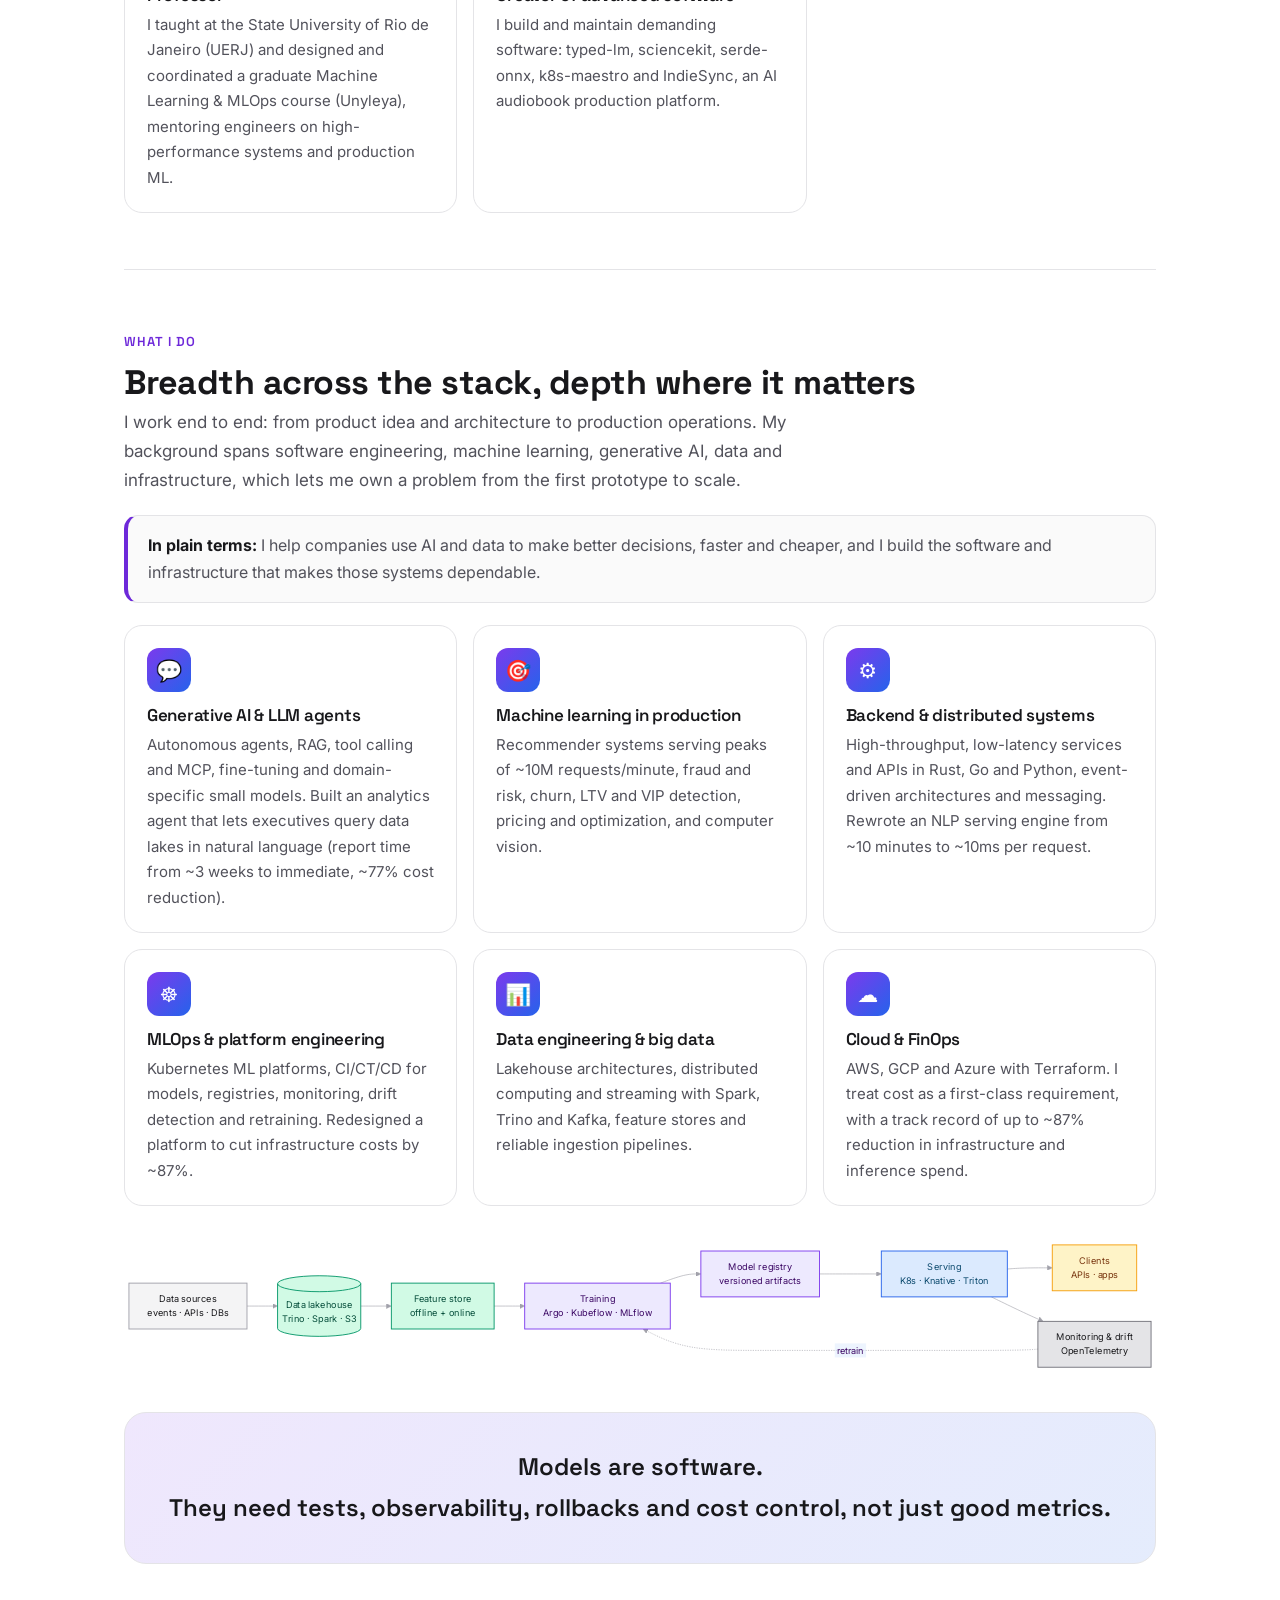
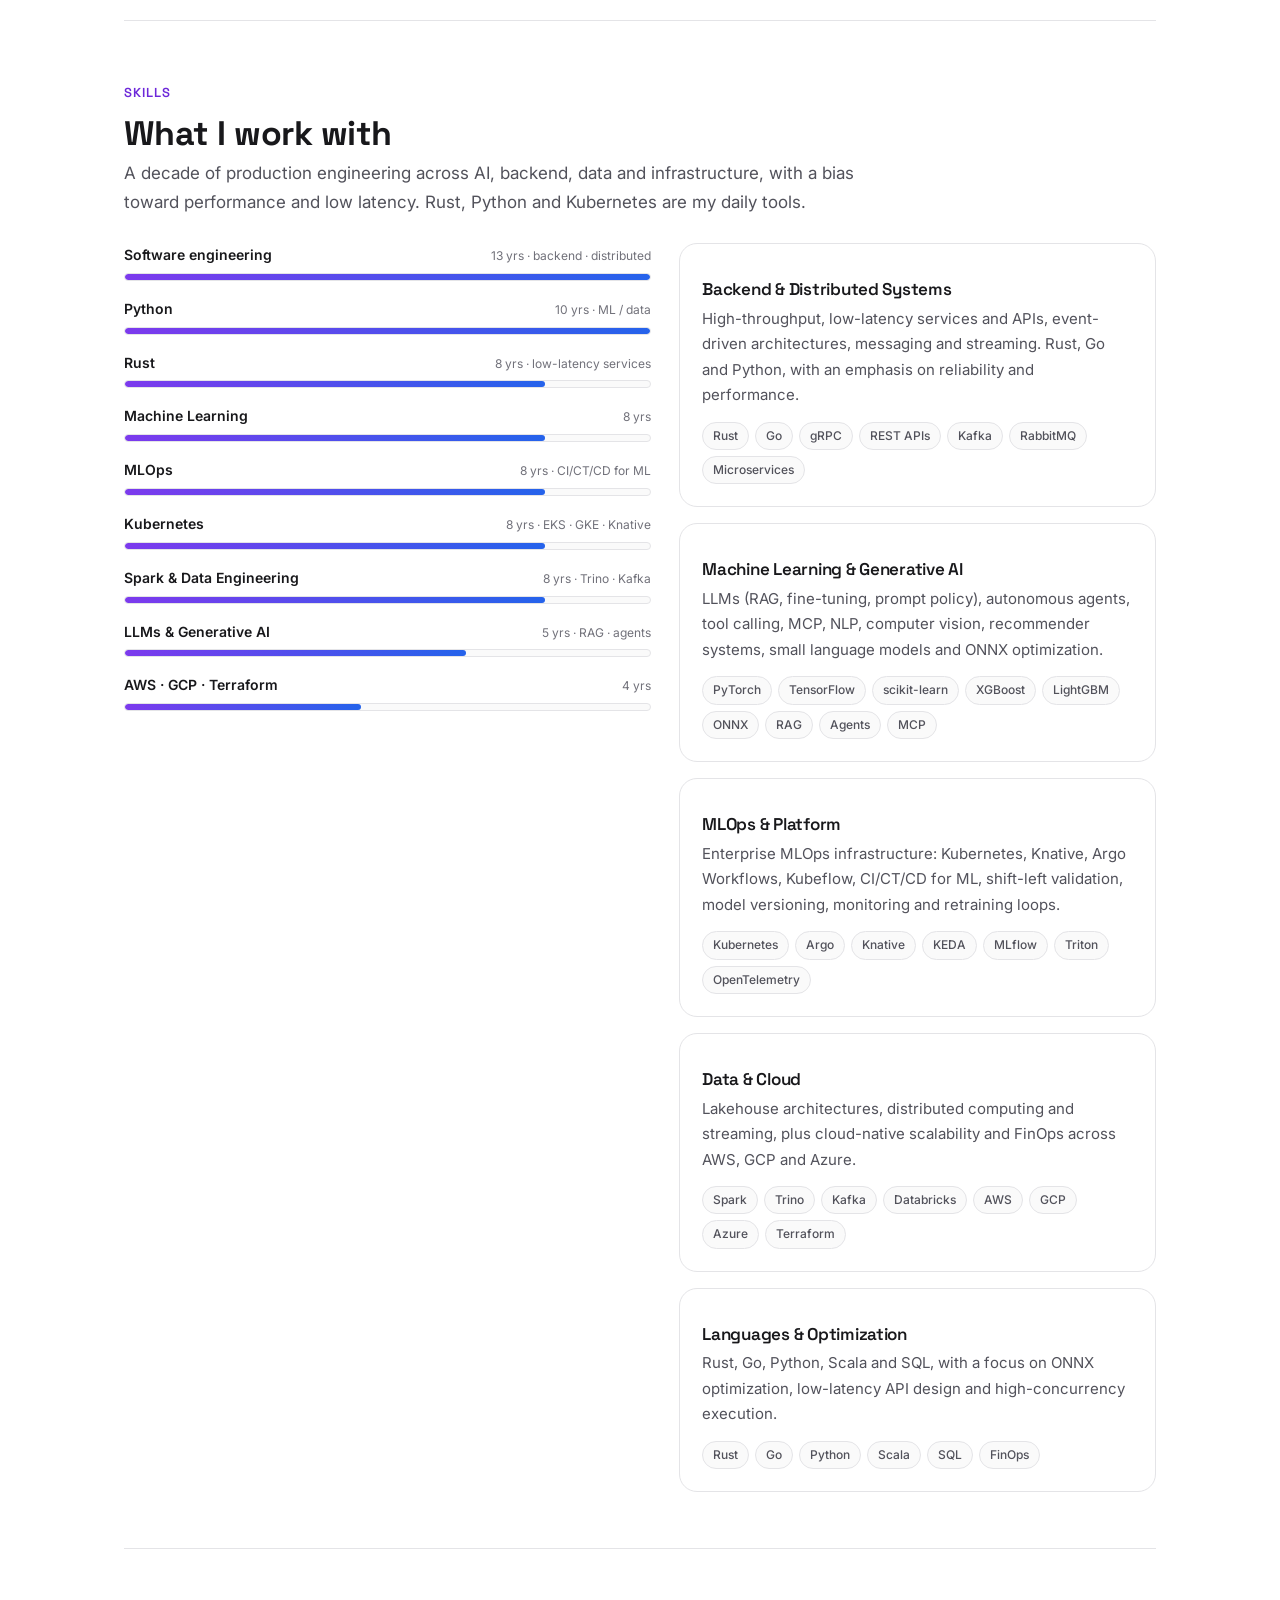
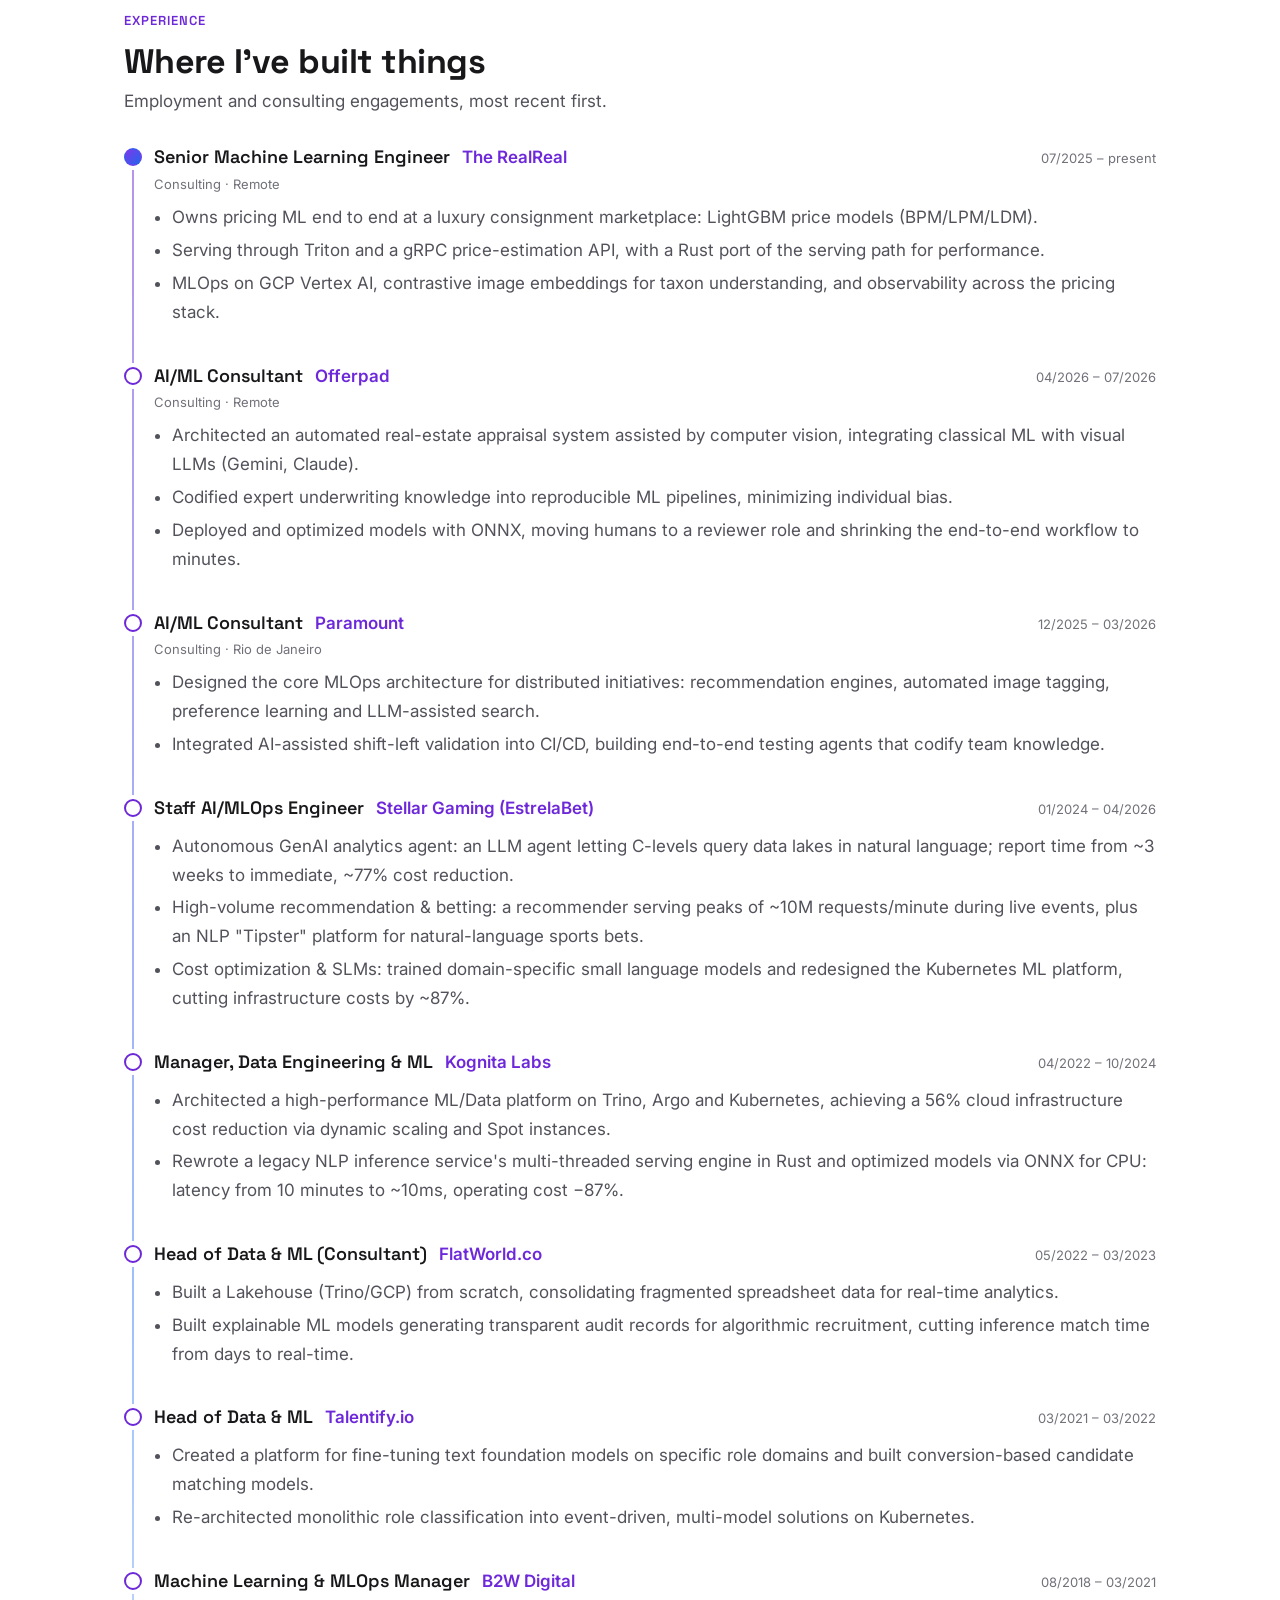
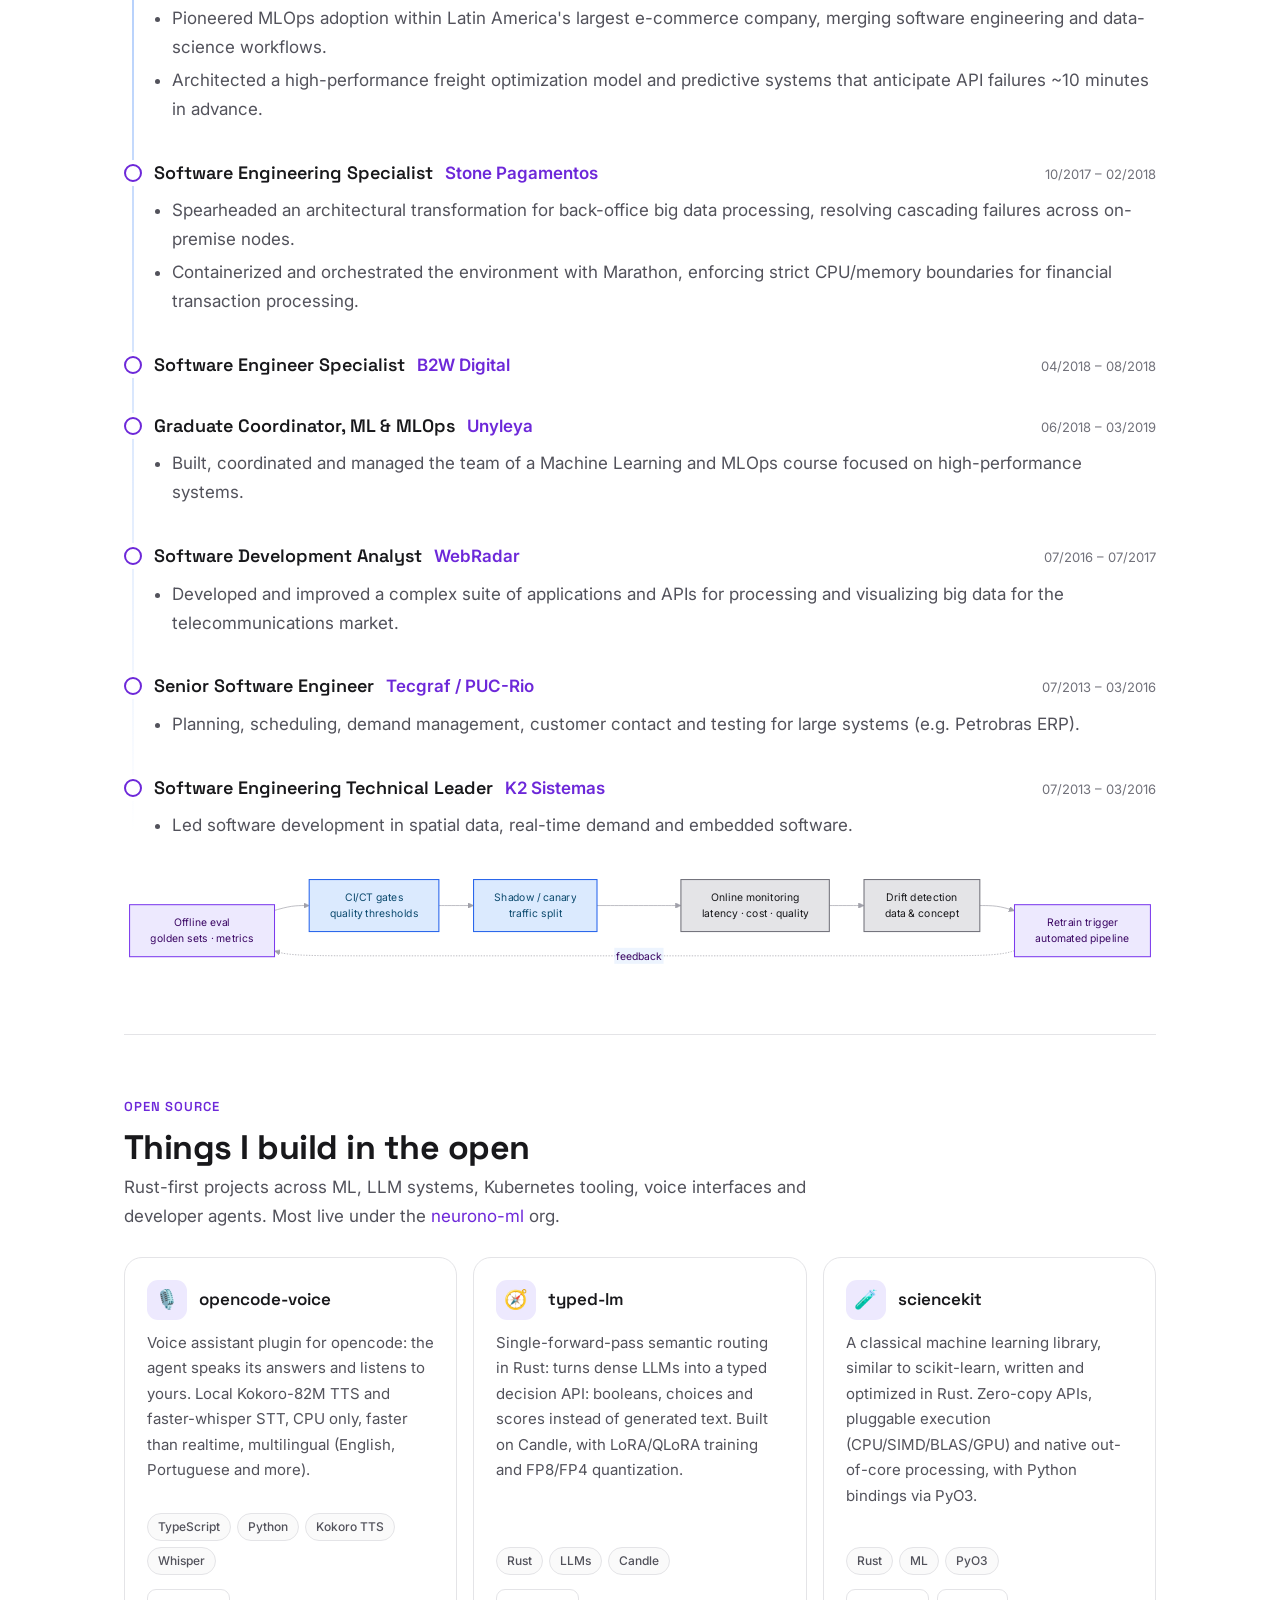
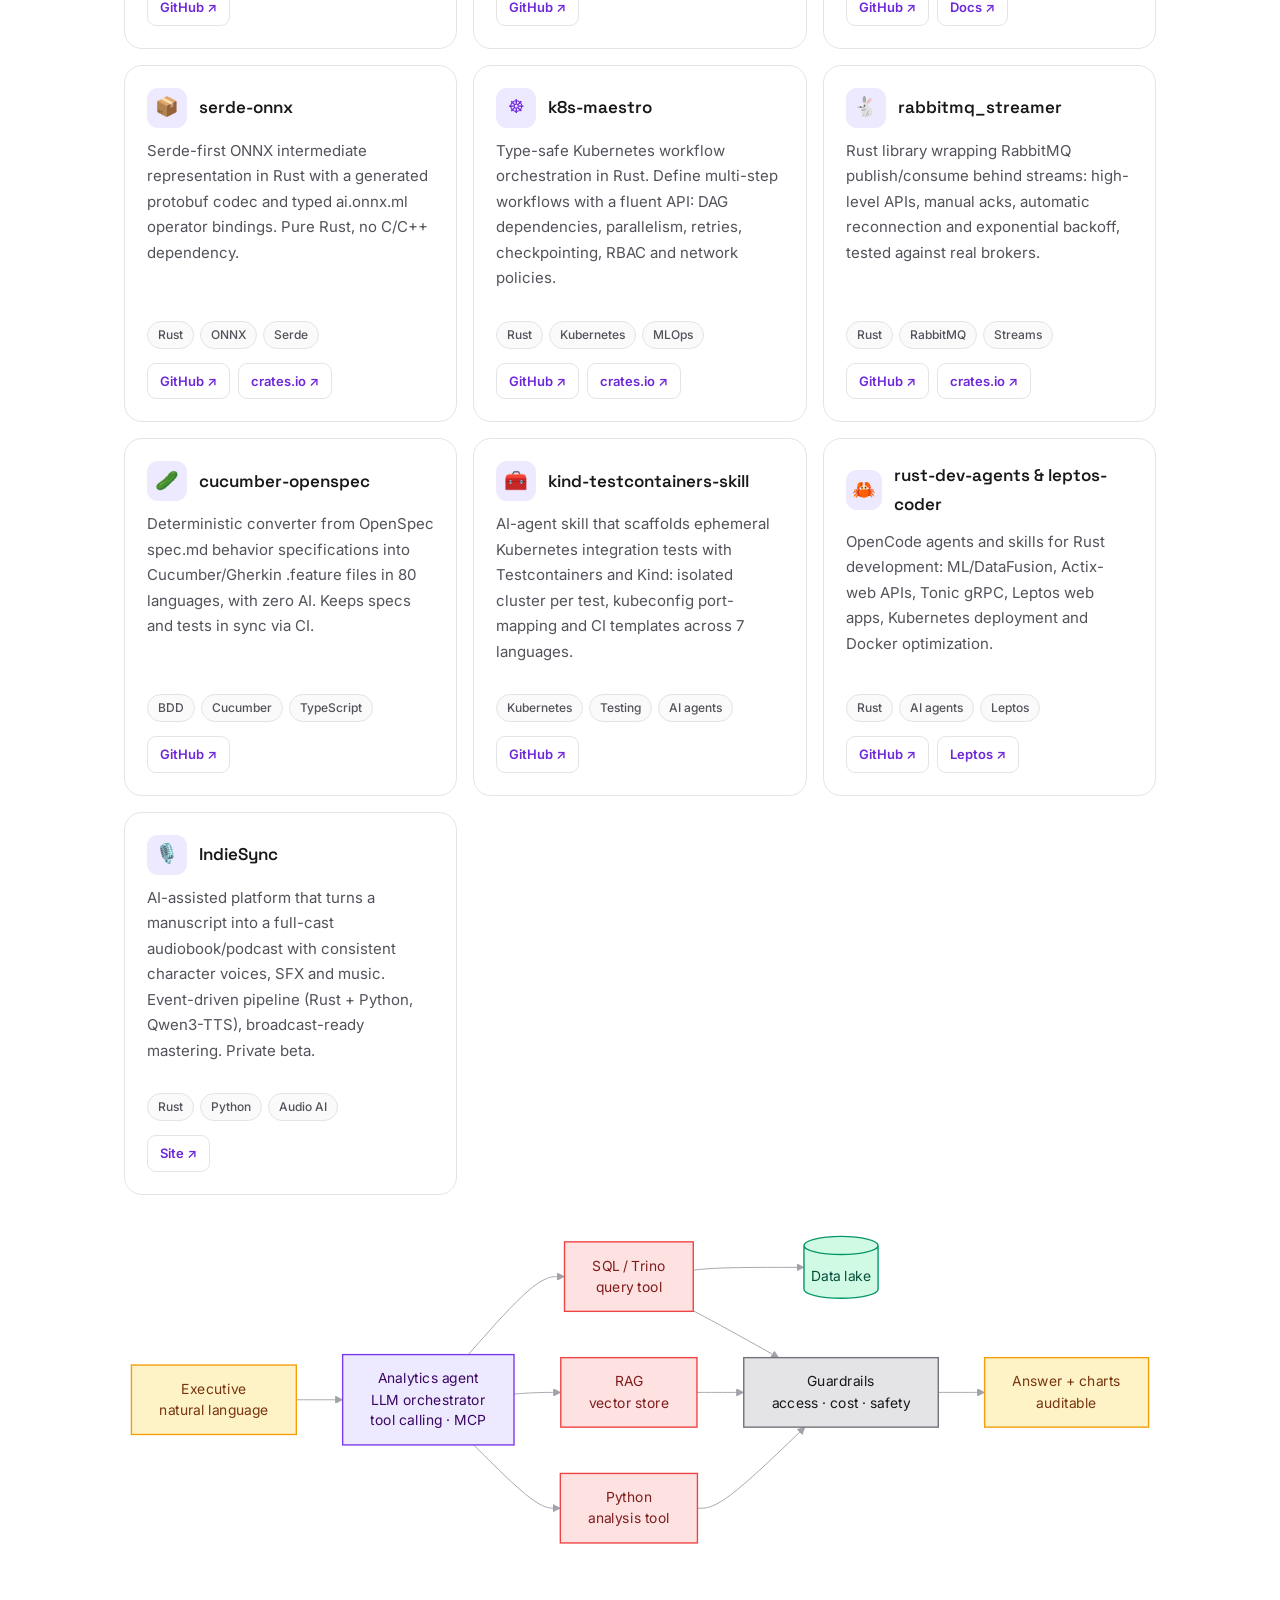
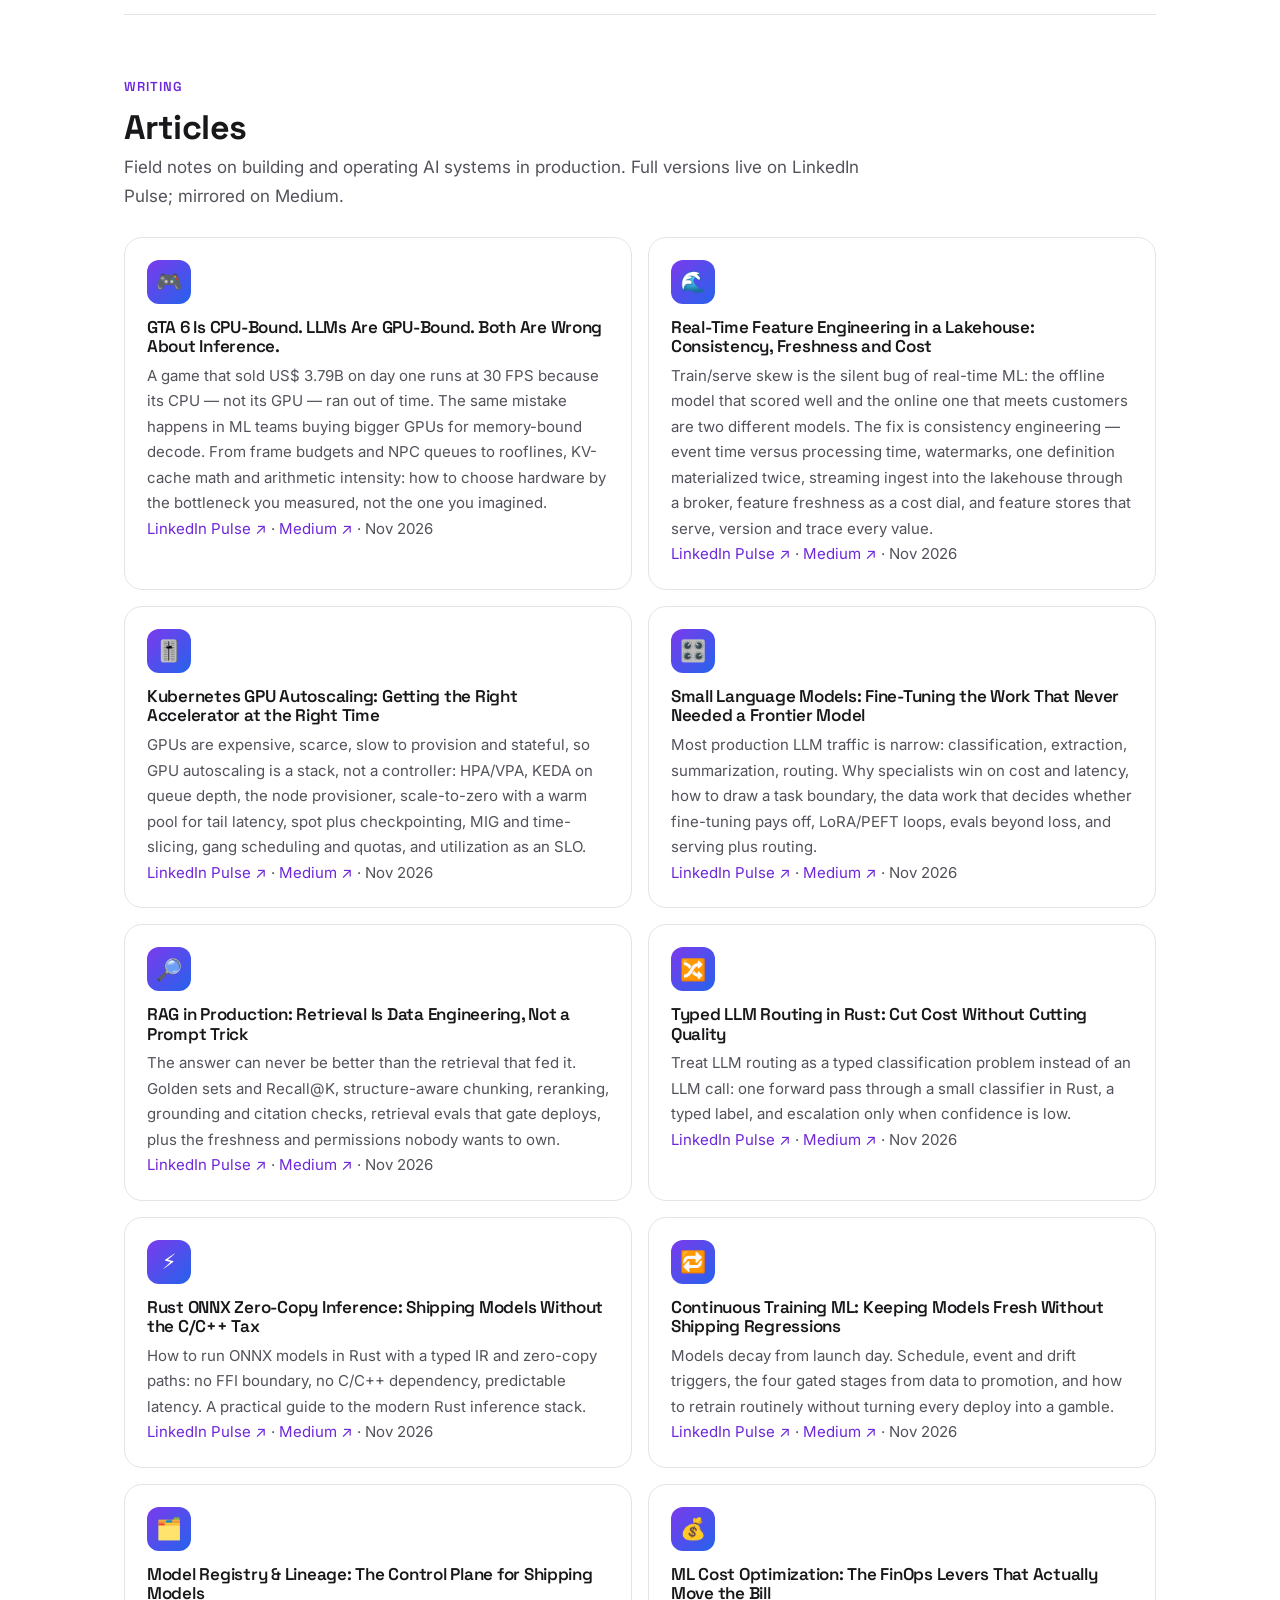
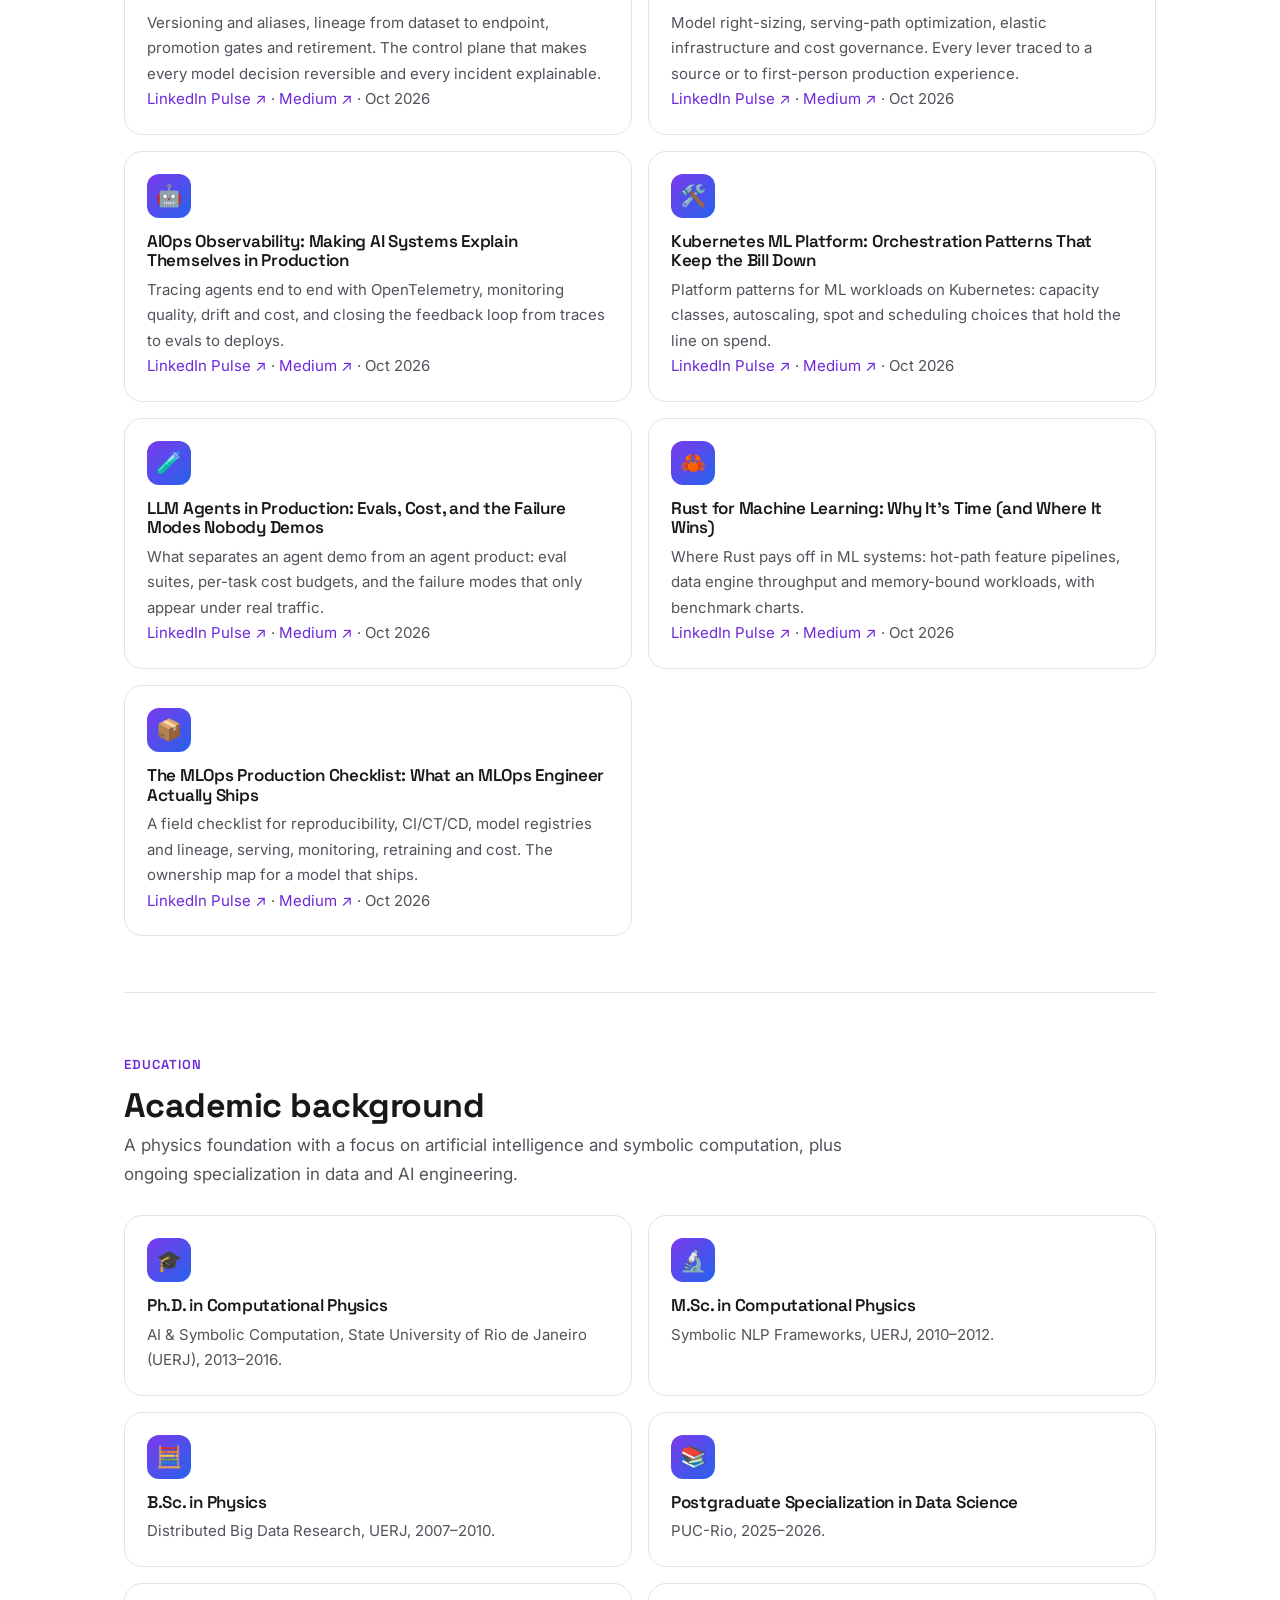
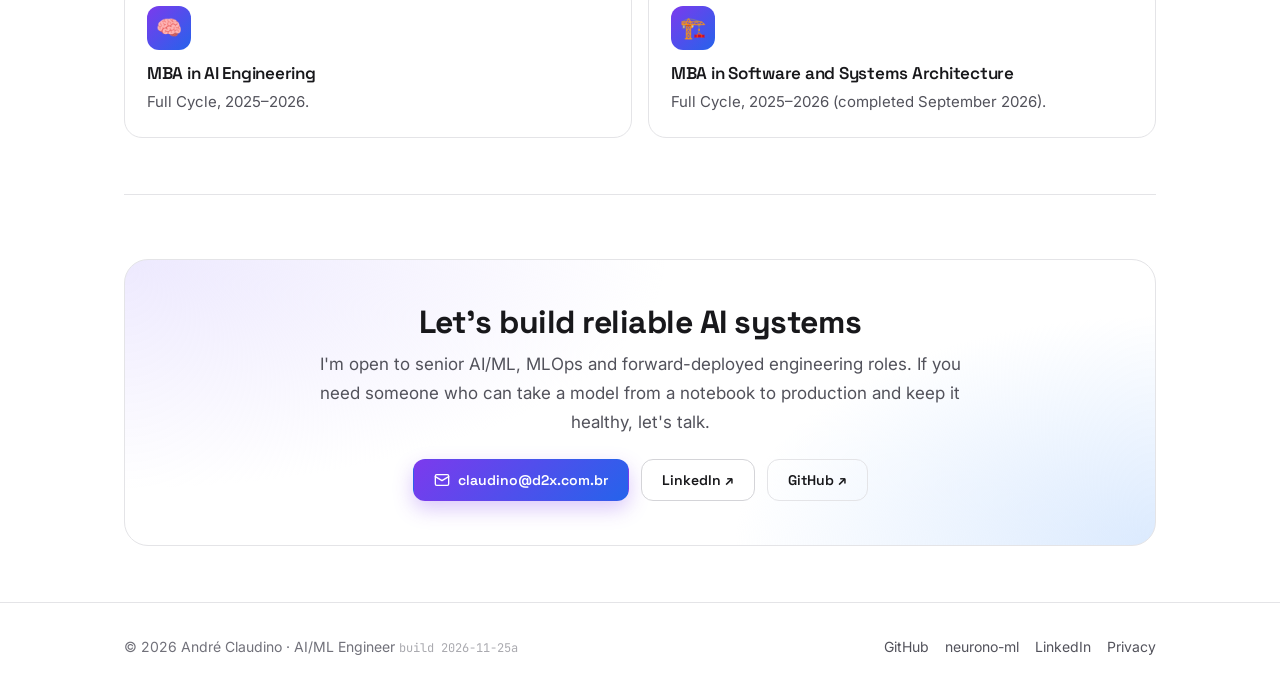
==== commit bff3842c: "content: add GTA 6 CPU vs GPU article (LinkedIn + Medium)" ====
--- a/index.html
+++ b/index.html
@@ -1315,10 +1315,22 @@
         "@id": "https://andreclaudino.com/#articles",
         "name": "Articles by André Claudino",
         "itemListOrder": "https://schema.org/ItemListOrderDescending",
-        "numberOfItems": 10,
+        "numberOfItems": 11,
         "itemListElement": [
           {
             "@type": "ListItem", "position": 1,
+            "item": {
+              "@type": "BlogPosting",
+              "headline": "GTA 6 Is CPU-Bound. LLMs Are GPU-Bound. Both Are Wrong About Inference.",
+              "datePublished": "2026-11",
+              "inLanguage": "en",
+              "author": { "@id": "https://andreclaudino.com/#person" },
+              "url": "https://www.linkedin.com/pulse/gta-6-cpu-bound-llms-gpu-bound-both-wrong-inference-andr%25C3%25A9-claudino-nu4wf/",
+              "sameAs": "https://medium.com/@andrelgcclaudino/gta-6-cpus-and-gpus-why-training-needs-a-gpu-but-inference-often-doesnt-c11fb24df0af"
+            }
+          },
+          {
+            "@type": "ListItem", "position": 2,
             "item": {
               "@type": "BlogPosting",
               "headline": "Real-Time Feature Engineering in a Lakehouse: Consistency, Freshness and Cost",
@@ -1330,7 +1342,7 @@
             }
           },
           {
-            "@type": "ListItem", "position": 2,
+            "@type": "ListItem", "position": 3,
             "item": {
               "@type": "BlogPosting",
               "headline": "Kubernetes GPU Autoscaling: Getting the Right Accelerator at the Right Time",
@@ -1342,7 +1354,7 @@
             }
           },
           {
-            "@type": "ListItem", "position": 3,
+            "@type": "ListItem", "position": 4,
             "item": {
               "@type": "BlogPosting",
               "headline": "Small Language Models: Fine-Tuning the Work That Never Needed a Frontier Model",
@@ -1354,7 +1366,7 @@
             }
           },
           {
-            "@type": "ListItem", "position": 4,
+            "@type": "ListItem", "position": 5,
             "item": {
               "@type": "BlogPosting",
               "headline": "Model Registry & Lineage: The Control Plane for Shipping Models",
@@ -1366,7 +1378,7 @@
             }
           },
           {
-            "@type": "ListItem", "position": 5,
+            "@type": "ListItem", "position": 6,
             "item": {
               "@type": "BlogPosting",
               "headline": "ML Cost Optimization: The FinOps Levers That Actually Move the Bill",
@@ -1377,7 +1389,7 @@
             }
           },
           {
-            "@type": "ListItem", "position": 6,
+            "@type": "ListItem", "position": 7,
             "item": {
               "@type": "BlogPosting",
               "headline": "AIOps Observability: Making AI Systems Explain Themselves in Production",
@@ -1388,7 +1400,7 @@
             }
           },
           {
-            "@type": "ListItem", "position": 7,
+            "@type": "ListItem", "position": 8,
             "item": {
               "@type": "BlogPosting",
               "headline": "Kubernetes ML Platform: Orchestration Patterns That Keep the Bill Down",
@@ -1399,7 +1411,7 @@
             }
           },
           {
-            "@type": "ListItem", "position": 8,
+            "@type": "ListItem", "position": 9,
             "item": {
               "@type": "BlogPosting",
               "headline": "LLM Agents in Production: Evals, Cost, and the Failure Modes Nobody Demos",
@@ -1410,7 +1422,7 @@
             }
           },
           {
-            "@type": "ListItem", "position": 9,
+            "@type": "ListItem", "position": 10,
             "item": {
               "@type": "BlogPosting",
               "headline": "Rust for Machine Learning: Why It's Time (and Where It Wins)",
@@ -1421,7 +1433,7 @@
             }
           },
           {
-            "@type": "ListItem", "position": 10,
+            "@type": "ListItem", "position": 11,
             "item": {
               "@type": "BlogPosting",
               "headline": "The MLOps Production Checklist: What an MLOps Engineer Actually Ships",
@@ -2157,6 +2169,12 @@
 
       <div class="grid grid--2" style="margin-top:26px">
         <article class="card">
+          <span class="card__icon">🎮</span>
+          <h3 class="card__title">GTA 6 Is CPU-Bound. LLMs Are GPU-Bound. Both Are Wrong About Inference.</h3>
+          <p>A game that sold US$ 3.79B on day one runs at 30 FPS because its CPU — not its GPU — ran out of time. The same mistake happens in ML teams buying bigger GPUs for memory-bound decode. From frame budgets and NPC queues to rooflines, KV-cache math and arithmetic intensity: how to choose hardware by the bottleneck you measured, not the one you imagined.</p>
+          <p><a href="https://www.linkedin.com/pulse/gta-6-cpu-bound-llms-gpu-bound-both-wrong-inference-andr%25C3%25A9-claudino-nu4wf/" target="_blank" rel="noopener">LinkedIn Pulse ↗</a> · <a href="https://medium.com/@andrelgcclaudino/gta-6-cpus-and-gpus-why-training-needs-a-gpu-but-inference-often-doesnt-c11fb24df0af" target="_blank" rel="noopener">Medium ↗</a> · Nov 2026</p>
+        </article>
+        <article class="card">
           <span class="card__icon">🌊</span>
           <h3 class="card__title">Real-Time Feature Engineering in a Lakehouse: Consistency, Freshness and Cost</h3>
           <p>Train/serve skew is the silent bug of real-time ML: the offline model that scored well and the online one that meets customers are two different models. The fix is consistency engineering — event time versus processing time, watermarks, one definition materialized twice, streaming ingest into the lakehouse through a broker, feature freshness as a cost dial, and feature stores that serve, version and trace every value.</p>
@@ -2306,7 +2324,7 @@
 
   <footer class="footer">
     <div class="container footer__inner">
-      <span>© <span id="year">2026</span> André Claudino · AI/ML Engineer <span class="footer__build">build 2026-11-23a</span></span>
+      <span>© <span id="year">2026</span> André Claudino · AI/ML Engineer <span class="footer__build">build 2026-11-25a</span></span>
       <span class="footer__links">
         <a href="https://github.com/andreclaudino" target="_blank" rel="noopener">GitHub</a>
         <a href="https://github.com/neurono-ml" target="_blank" rel="noopener">neurono-ml</a>
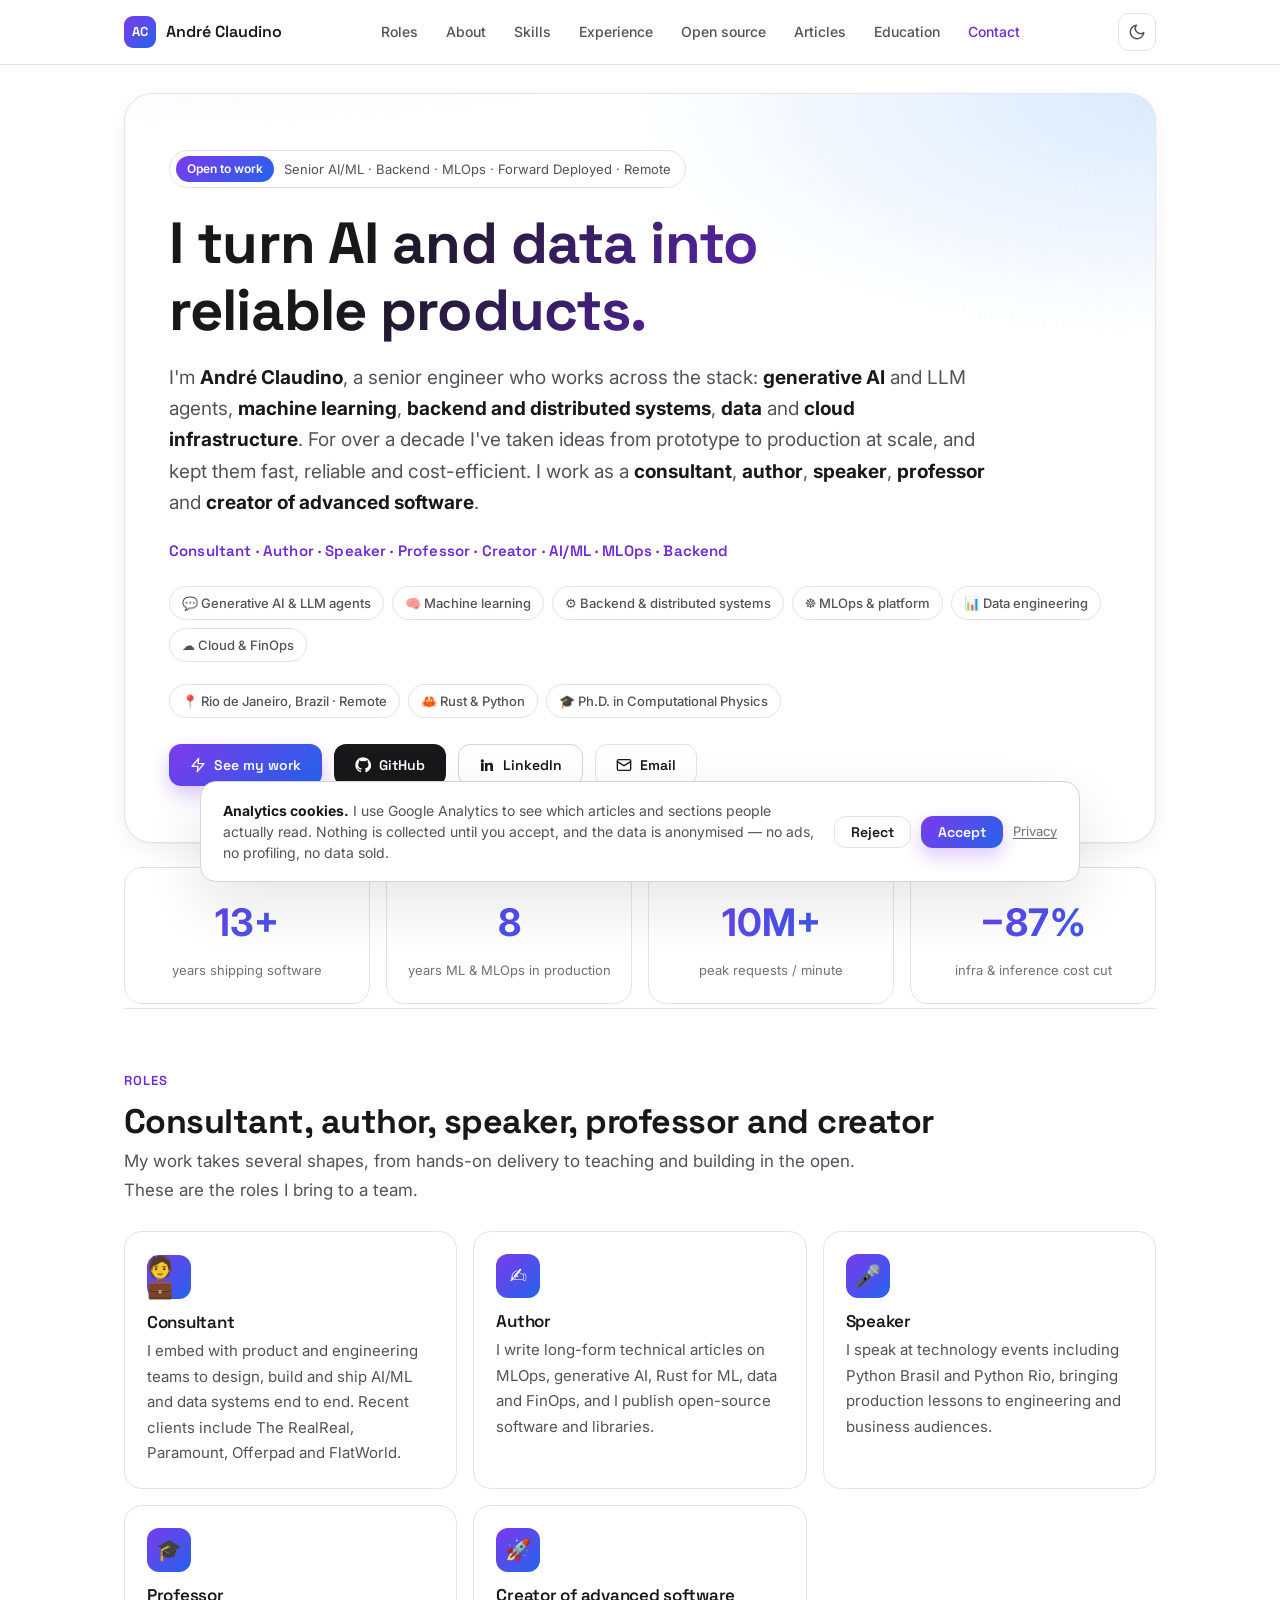
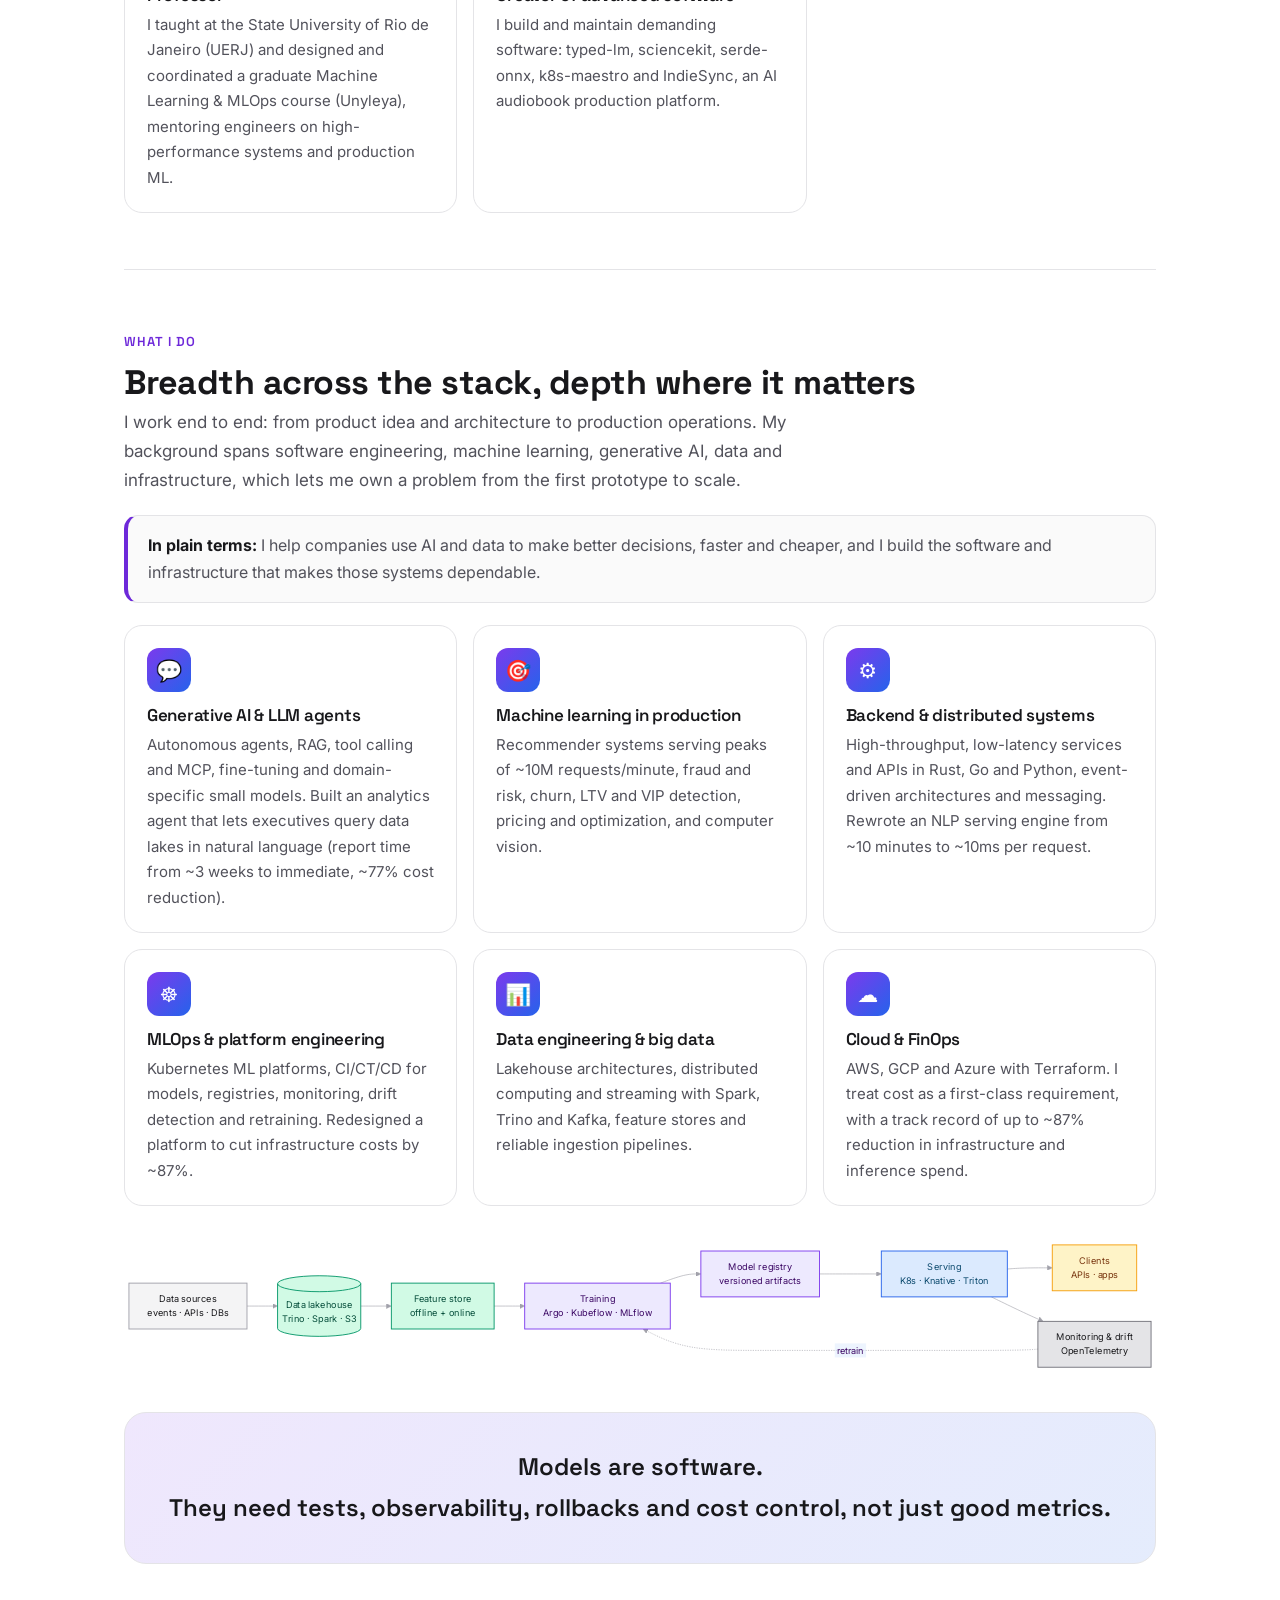
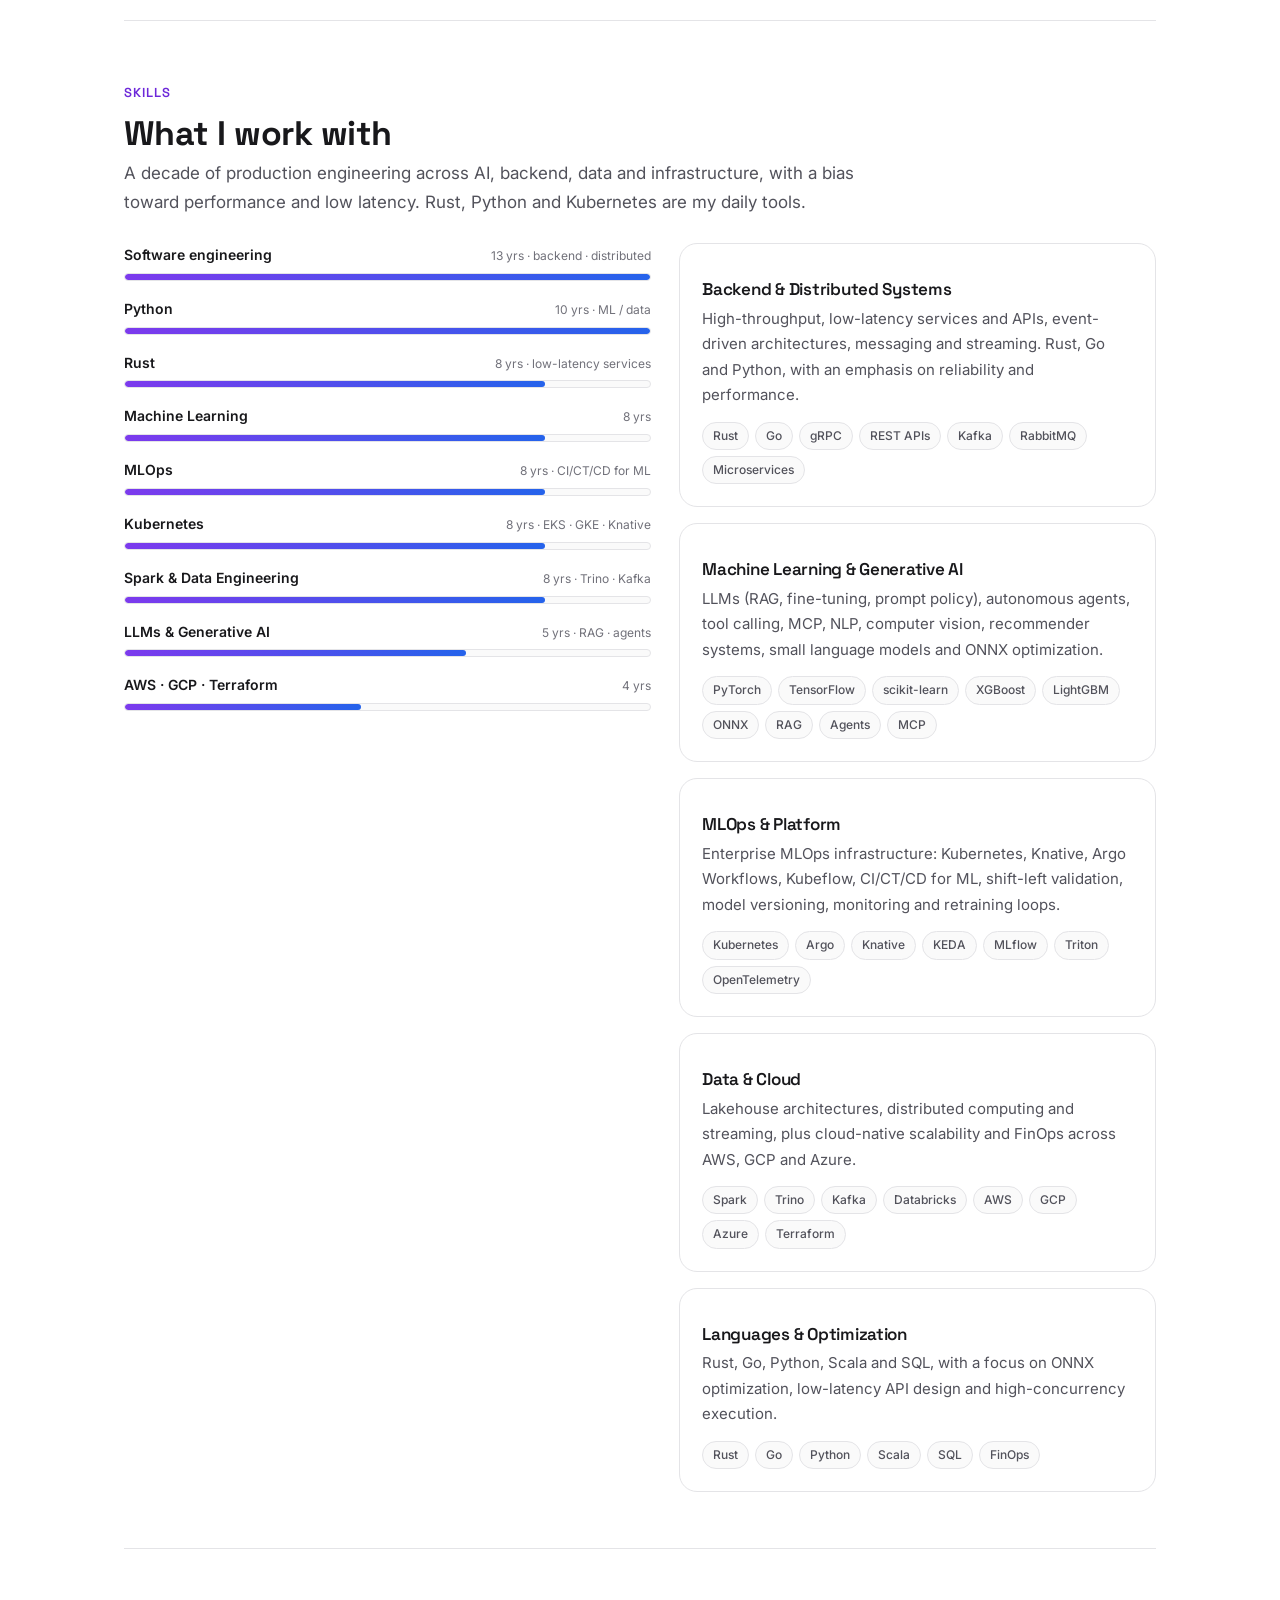
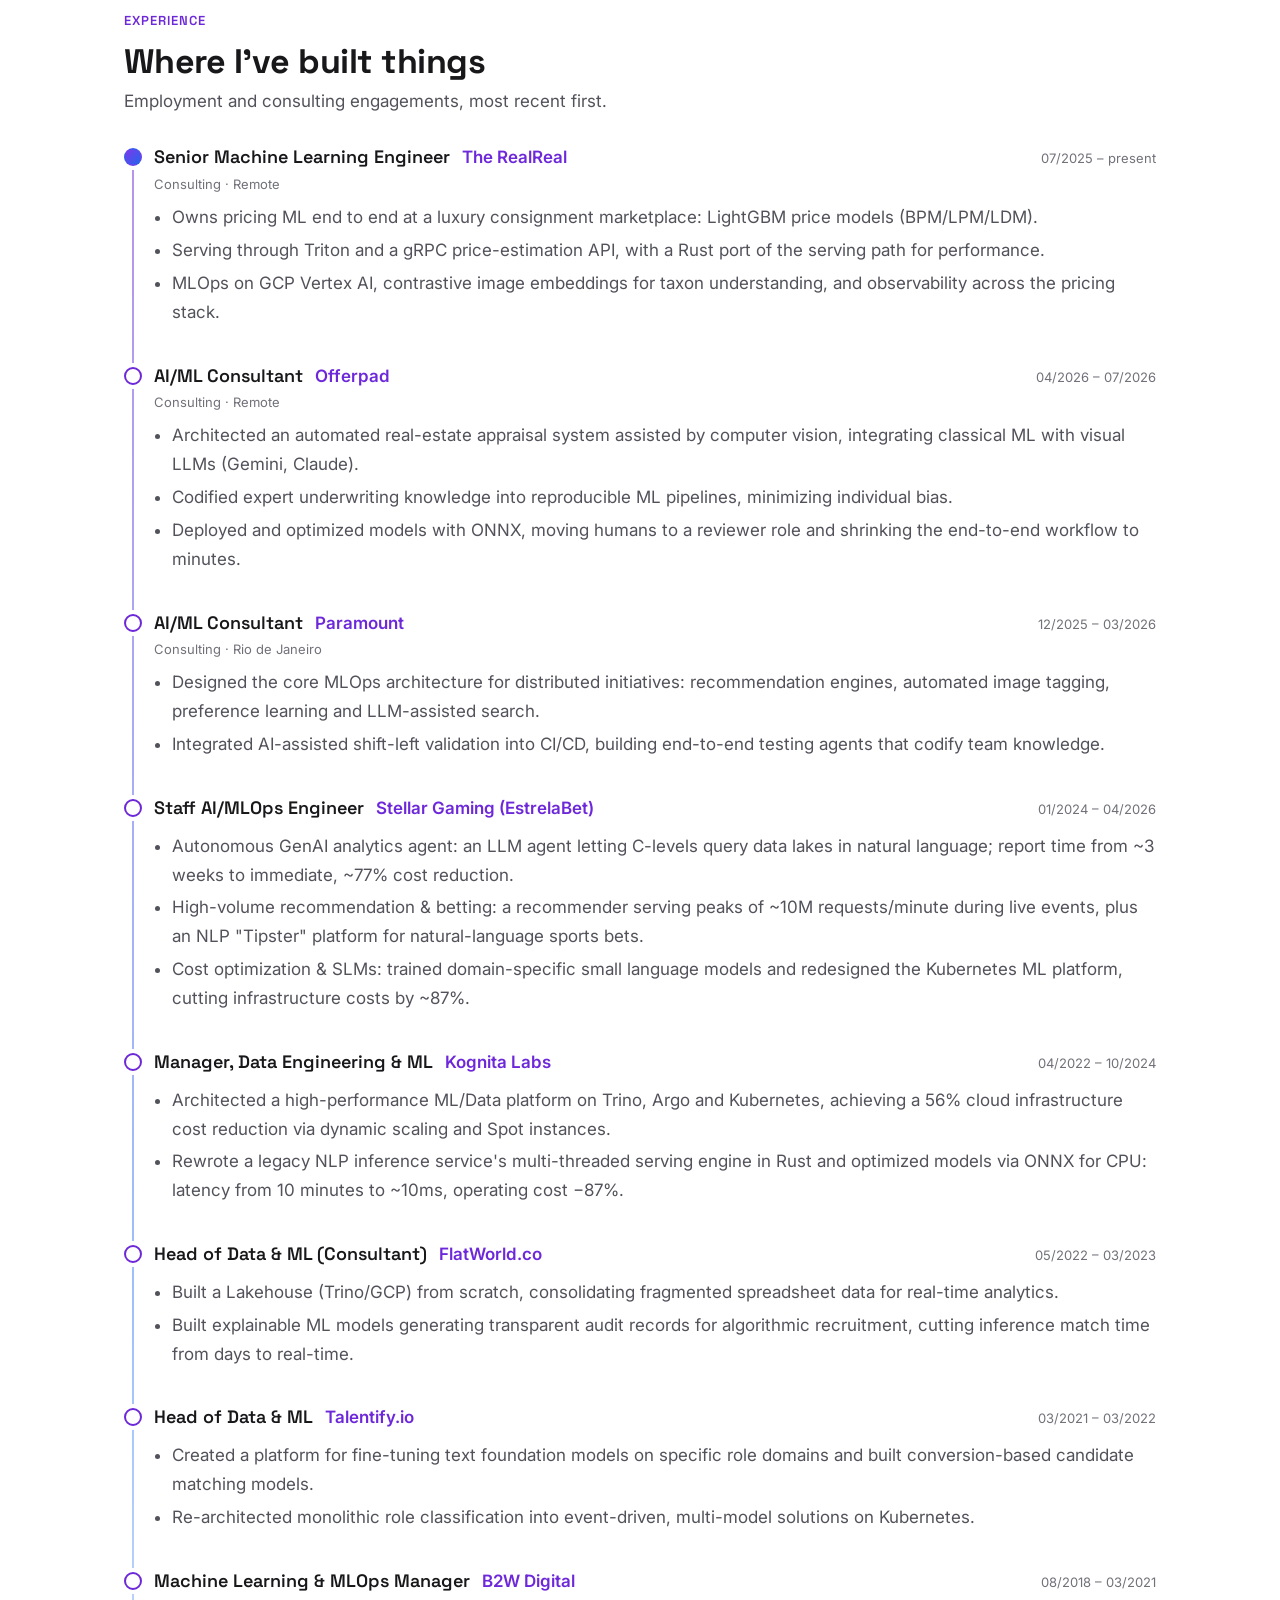
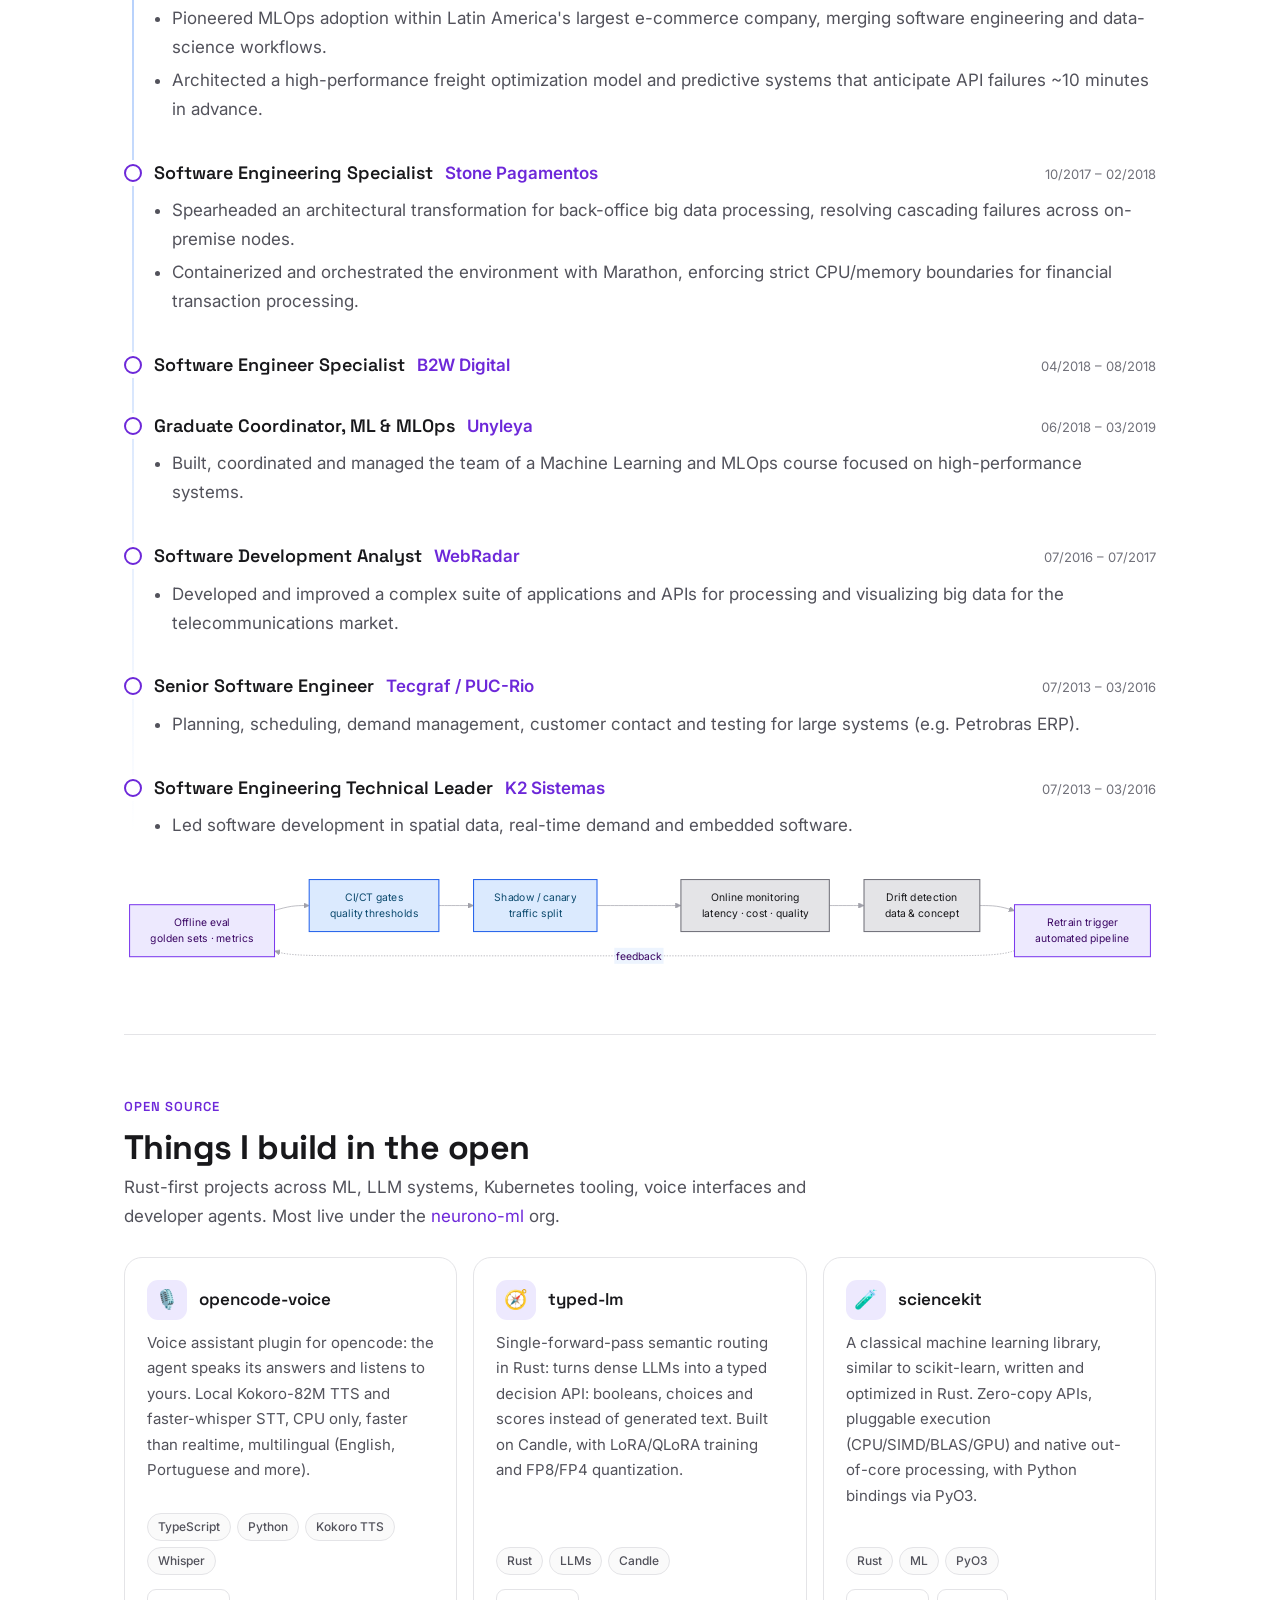
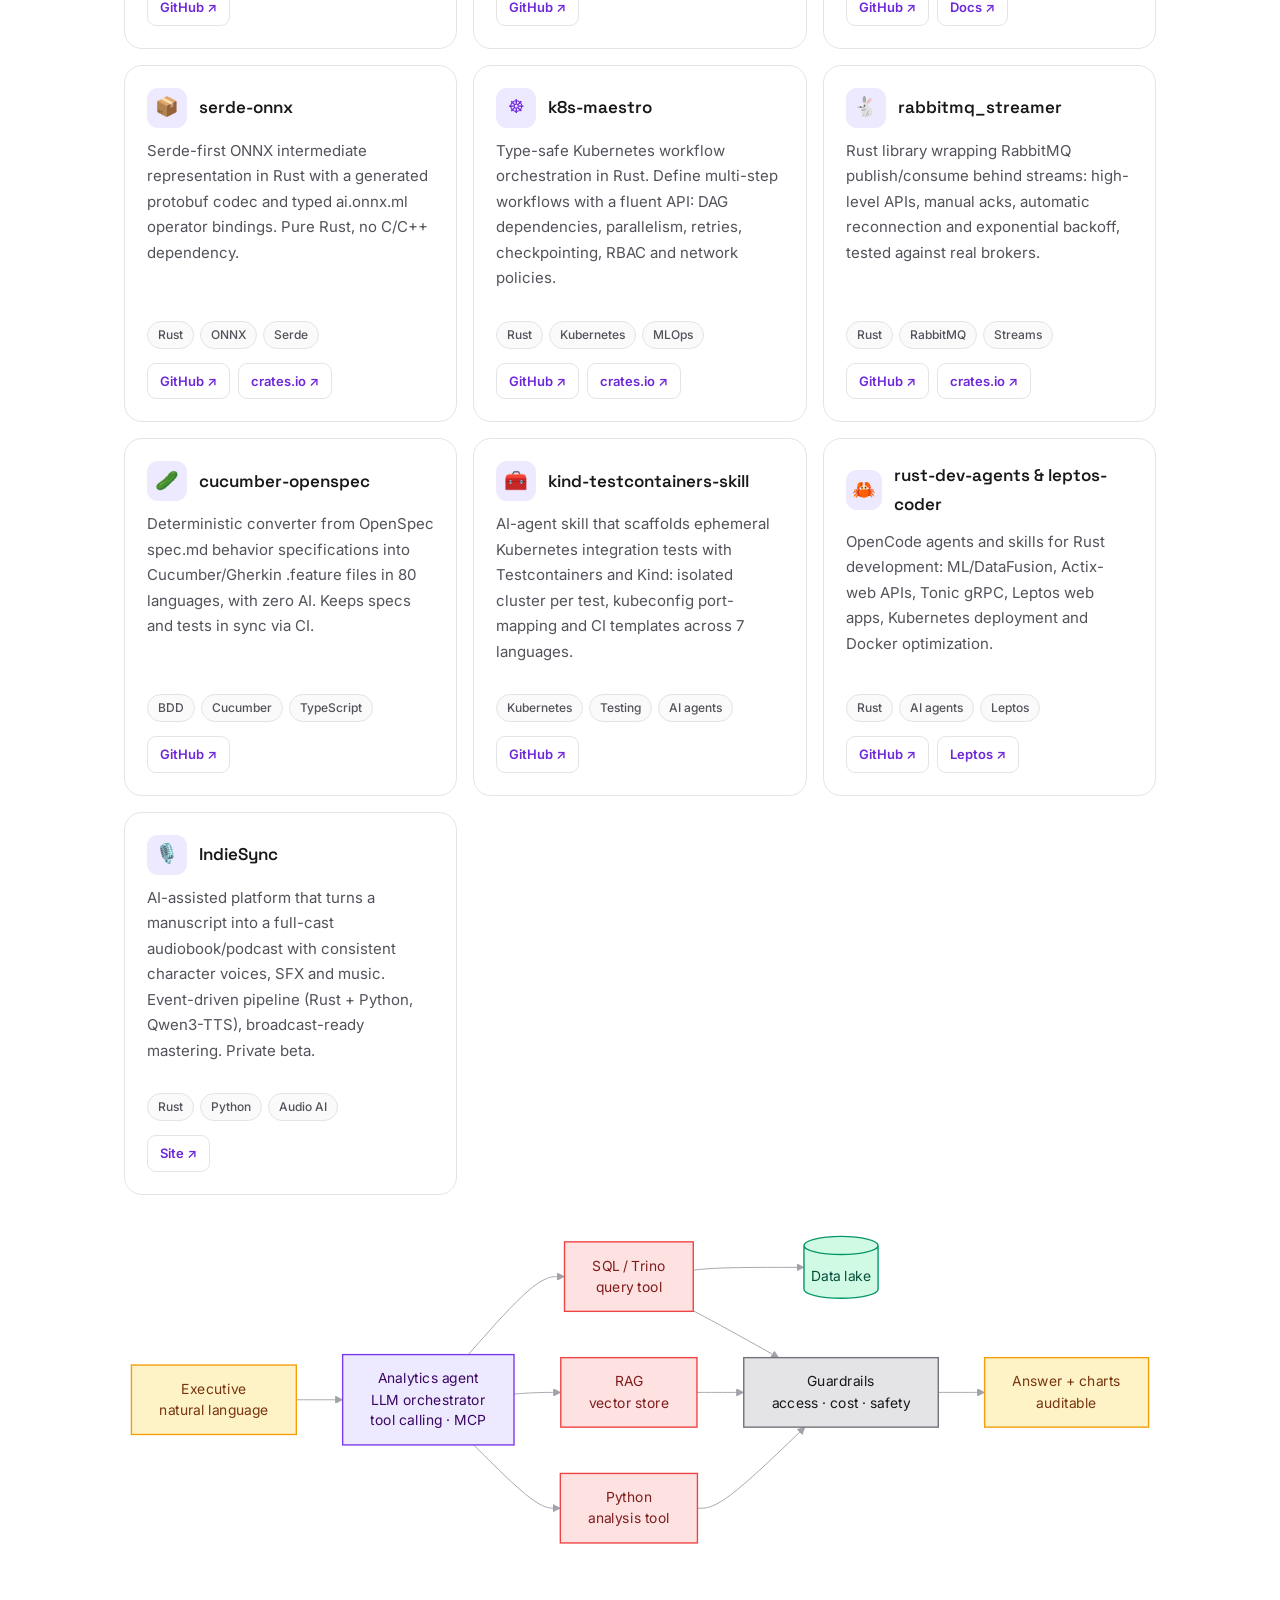
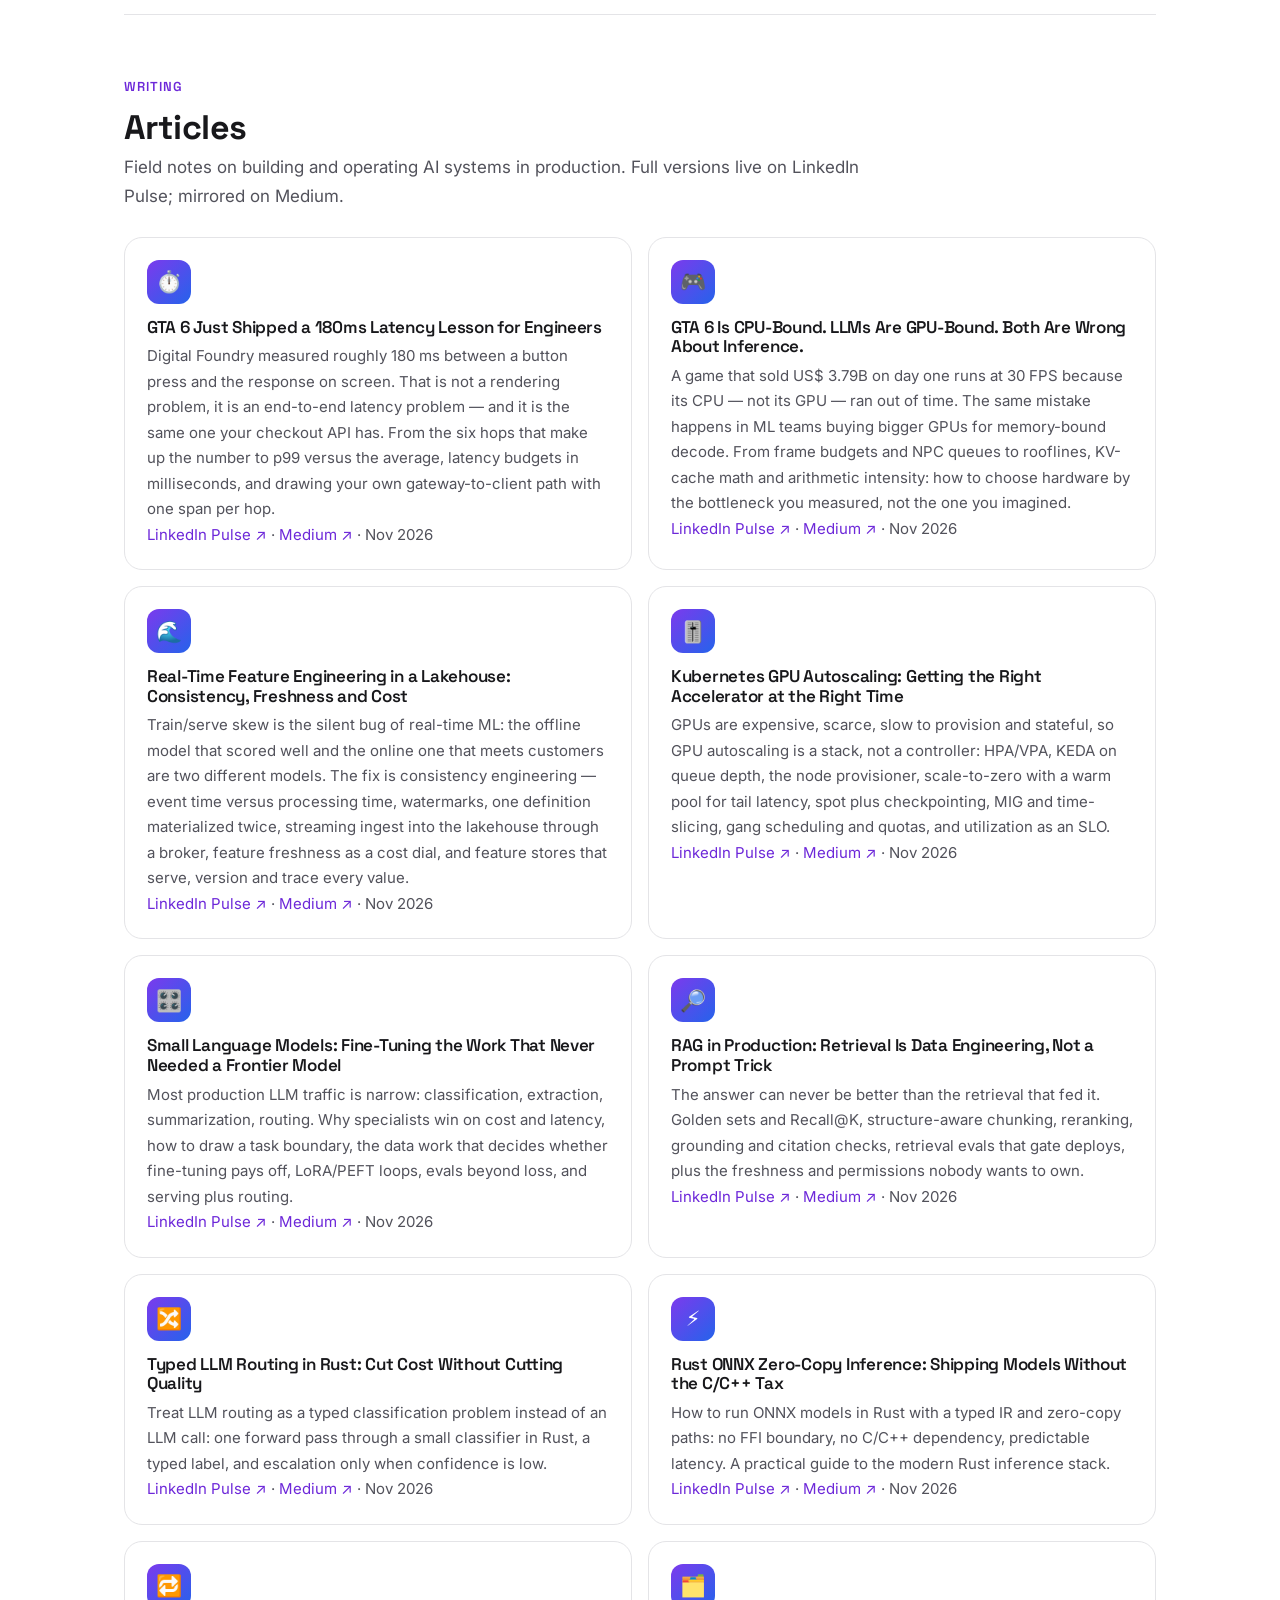
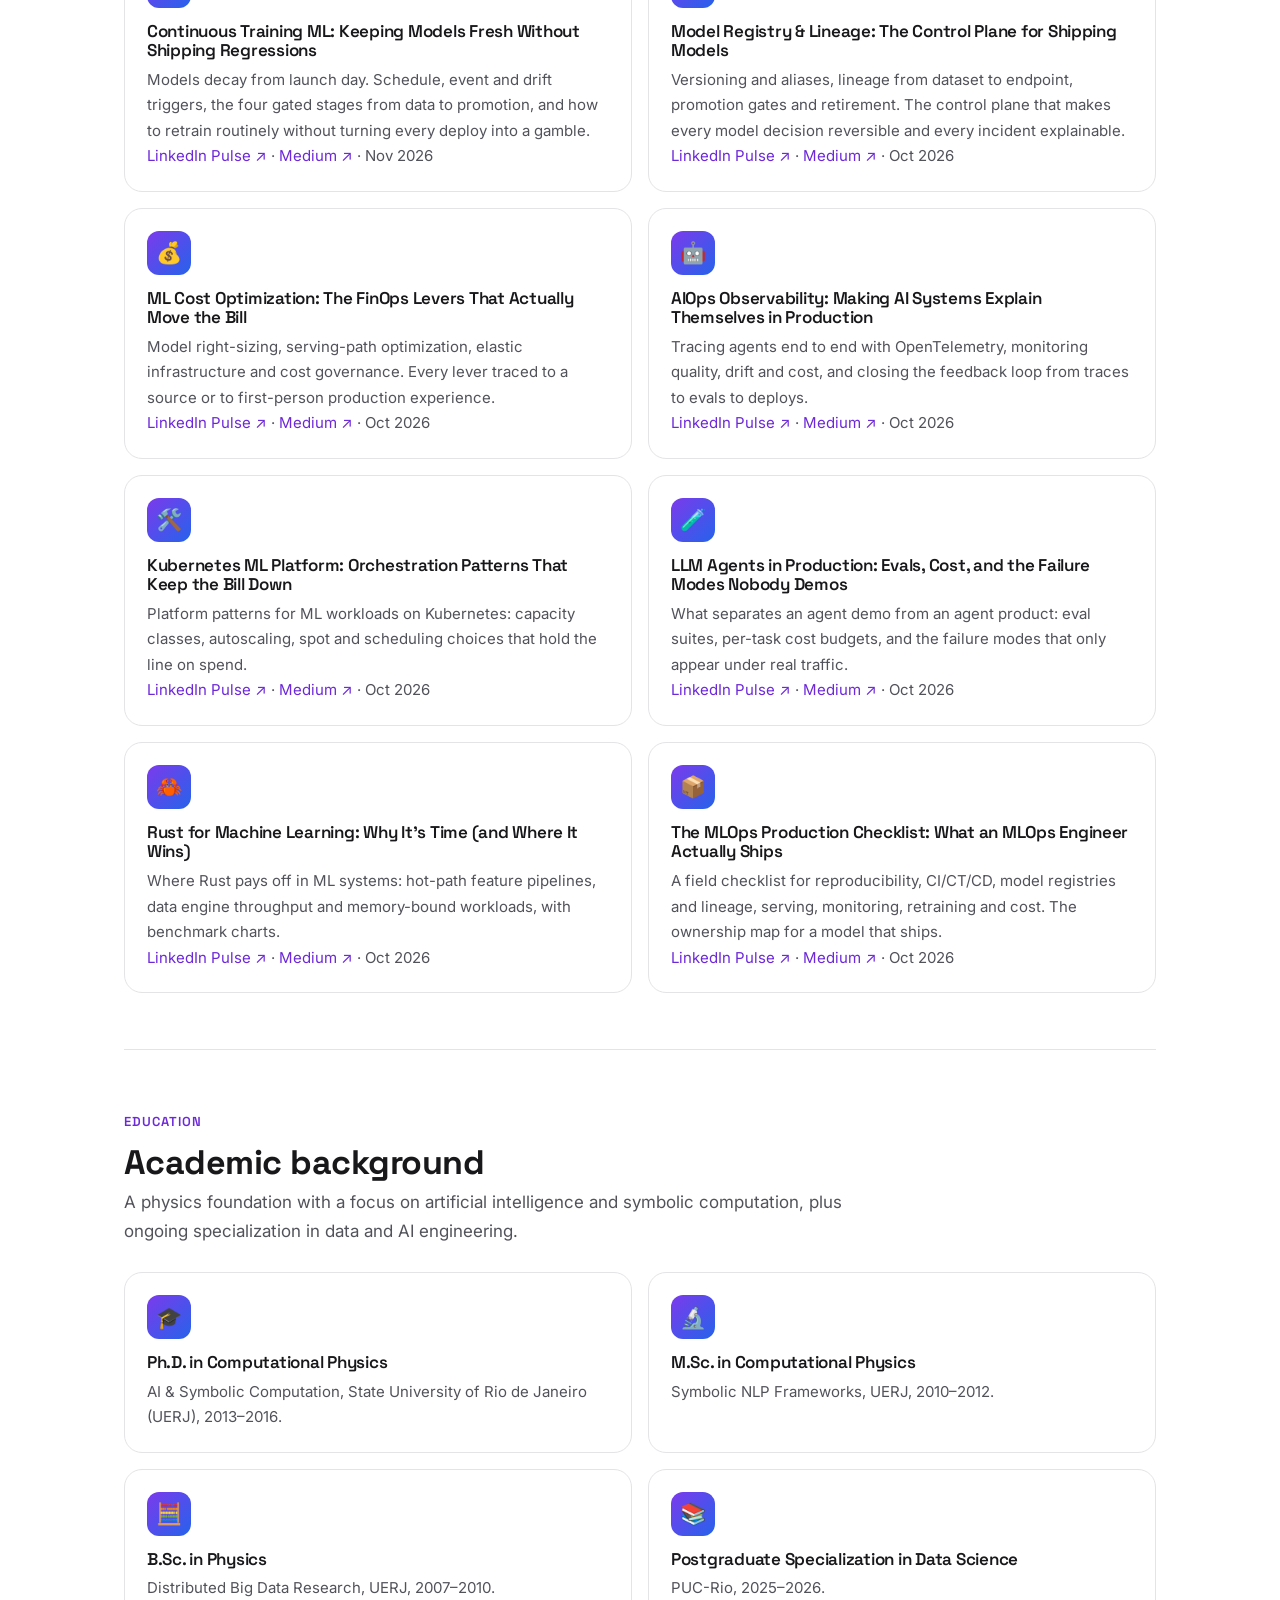
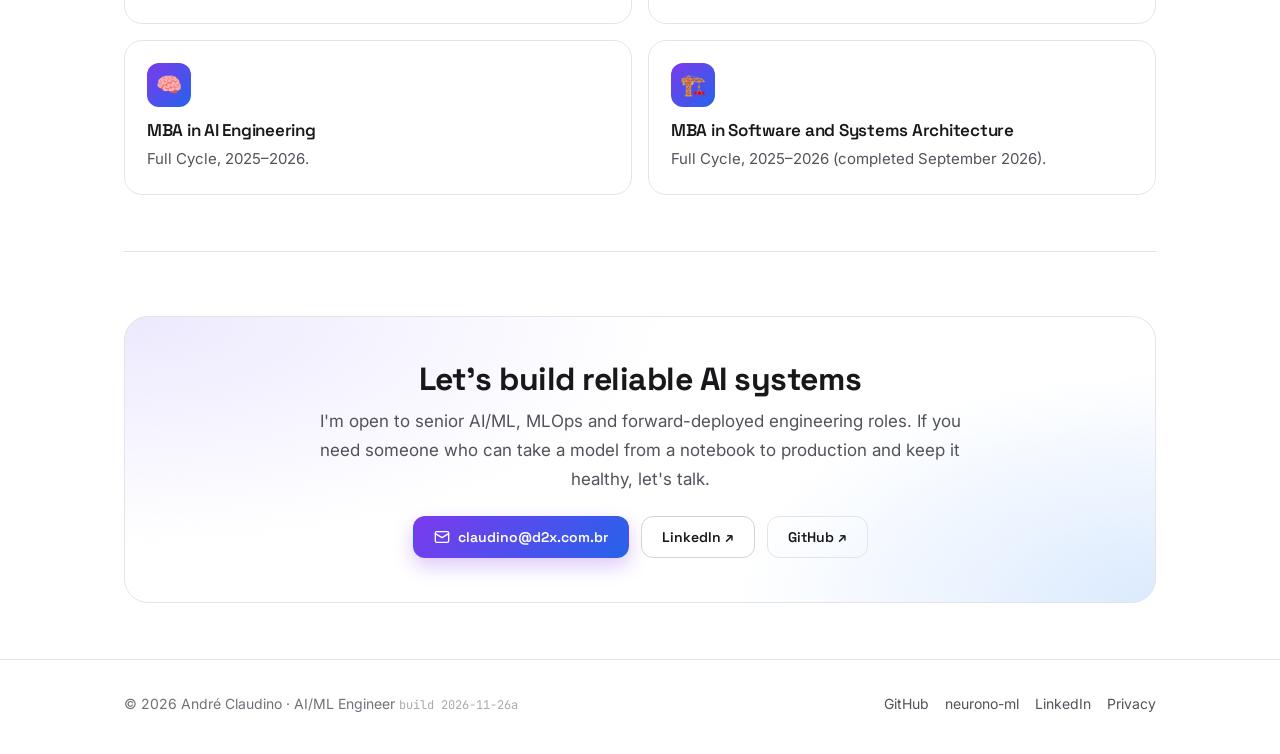
==== commit deabfdc8: "content: add GTA 6 180ms latency article (LinkedIn + Medium)" ====
--- a/index.html
+++ b/index.html
@@ -1315,10 +1315,22 @@
         "@id": "https://andreclaudino.com/#articles",
         "name": "Articles by André Claudino",
         "itemListOrder": "https://schema.org/ItemListOrderDescending",
-        "numberOfItems": 11,
+        "numberOfItems": 12,
         "itemListElement": [
           {
             "@type": "ListItem", "position": 1,
+            "item": {
+              "@type": "BlogPosting",
+              "headline": "GTA 6 Just Shipped a 180ms Latency Lesson for Engineers",
+              "datePublished": "2026-11",
+              "inLanguage": "en",
+              "author": { "@id": "https://andreclaudino.com/#person" },
+              "url": "https://www.linkedin.com/pulse/gta-6-just-shipped-180ms-latency-lesson-engineers-andr%25C3%25A9-claudino-ogy8f/",
+              "sameAs": "https://medium.com/@andrelgcclaudino/gta-6-just-shipped-a-180ms-latency-lesson-for-engineers-ee880c352bbe"
+            }
+          },
+          {
+            "@type": "ListItem", "position": 2,
             "item": {
               "@type": "BlogPosting",
               "headline": "GTA 6 Is CPU-Bound. LLMs Are GPU-Bound. Both Are Wrong About Inference.",
@@ -1330,7 +1342,7 @@
             }
           },
           {
-            "@type": "ListItem", "position": 2,
+            "@type": "ListItem", "position": 3,
             "item": {
               "@type": "BlogPosting",
               "headline": "Real-Time Feature Engineering in a Lakehouse: Consistency, Freshness and Cost",
@@ -1342,7 +1354,7 @@
             }
           },
           {
-            "@type": "ListItem", "position": 3,
+            "@type": "ListItem", "position": 4,
             "item": {
               "@type": "BlogPosting",
               "headline": "Kubernetes GPU Autoscaling: Getting the Right Accelerator at the Right Time",
@@ -1354,7 +1366,7 @@
             }
           },
           {
-            "@type": "ListItem", "position": 4,
+            "@type": "ListItem", "position": 5,
             "item": {
               "@type": "BlogPosting",
               "headline": "Small Language Models: Fine-Tuning the Work That Never Needed a Frontier Model",
@@ -1366,7 +1378,7 @@
             }
           },
           {
-            "@type": "ListItem", "position": 5,
+            "@type": "ListItem", "position": 6,
             "item": {
               "@type": "BlogPosting",
               "headline": "Model Registry & Lineage: The Control Plane for Shipping Models",
@@ -1378,7 +1390,7 @@
             }
           },
           {
-            "@type": "ListItem", "position": 6,
+            "@type": "ListItem", "position": 7,
             "item": {
               "@type": "BlogPosting",
               "headline": "ML Cost Optimization: The FinOps Levers That Actually Move the Bill",
@@ -1389,7 +1401,7 @@
             }
           },
           {
-            "@type": "ListItem", "position": 7,
+            "@type": "ListItem", "position": 8,
             "item": {
               "@type": "BlogPosting",
               "headline": "AIOps Observability: Making AI Systems Explain Themselves in Production",
@@ -1400,7 +1412,7 @@
             }
           },
           {
-            "@type": "ListItem", "position": 8,
+            "@type": "ListItem", "position": 9,
             "item": {
               "@type": "BlogPosting",
               "headline": "Kubernetes ML Platform: Orchestration Patterns That Keep the Bill Down",
@@ -1411,7 +1423,7 @@
             }
           },
           {
-            "@type": "ListItem", "position": 9,
+            "@type": "ListItem", "position": 10,
             "item": {
               "@type": "BlogPosting",
               "headline": "LLM Agents in Production: Evals, Cost, and the Failure Modes Nobody Demos",
@@ -1422,7 +1434,7 @@
             }
           },
           {
-            "@type": "ListItem", "position": 10,
+            "@type": "ListItem", "position": 11,
             "item": {
               "@type": "BlogPosting",
               "headline": "Rust for Machine Learning: Why It's Time (and Where It Wins)",
@@ -1433,7 +1445,7 @@
             }
           },
           {
-            "@type": "ListItem", "position": 11,
+            "@type": "ListItem", "position": 12,
             "item": {
               "@type": "BlogPosting",
               "headline": "The MLOps Production Checklist: What an MLOps Engineer Actually Ships",
@@ -2169,6 +2181,12 @@
 
       <div class="grid grid--2" style="margin-top:26px">
         <article class="card">
+          <span class="card__icon">⏱️</span>
+          <h3 class="card__title">GTA 6 Just Shipped a 180ms Latency Lesson for Engineers</h3>
+          <p>Digital Foundry measured roughly 180 ms between a button press and the response on screen. That is not a rendering problem, it is an end-to-end latency problem — and it is the same one your checkout API has. From the six hops that make up the number to p99 versus the average, latency budgets in milliseconds, and drawing your own gateway-to-client path with one span per hop.</p>
+          <p><a href="https://www.linkedin.com/pulse/gta-6-just-shipped-180ms-latency-lesson-engineers-andr%25C3%25A9-claudino-ogy8f/" target="_blank" rel="noopener">LinkedIn Pulse ↗</a> · <a href="https://medium.com/@andrelgcclaudino/gta-6-just-shipped-a-180ms-latency-lesson-for-engineers-ee880c352bbe" target="_blank" rel="noopener">Medium ↗</a> · Nov 2026</p>
+        </article>
+        <article class="card">
           <span class="card__icon">🎮</span>
           <h3 class="card__title">GTA 6 Is CPU-Bound. LLMs Are GPU-Bound. Both Are Wrong About Inference.</h3>
           <p>A game that sold US$ 3.79B on day one runs at 30 FPS because its CPU — not its GPU — ran out of time. The same mistake happens in ML teams buying bigger GPUs for memory-bound decode. From frame budgets and NPC queues to rooflines, KV-cache math and arithmetic intensity: how to choose hardware by the bottleneck you measured, not the one you imagined.</p>
@@ -2324,7 +2342,7 @@
 
   <footer class="footer">
     <div class="container footer__inner">
-      <span>© <span id="year">2026</span> André Claudino · AI/ML Engineer <span class="footer__build">build 2026-11-25a</span></span>
+      <span>© <span id="year">2026</span> André Claudino · AI/ML Engineer <span class="footer__build">build 2026-11-26a</span></span>
       <span class="footer__links">
         <a href="https://github.com/andreclaudino" target="_blank" rel="noopener">GitHub</a>
         <a href="https://github.com/neurono-ml" target="_blank" rel="noopener">neurono-ml</a>
